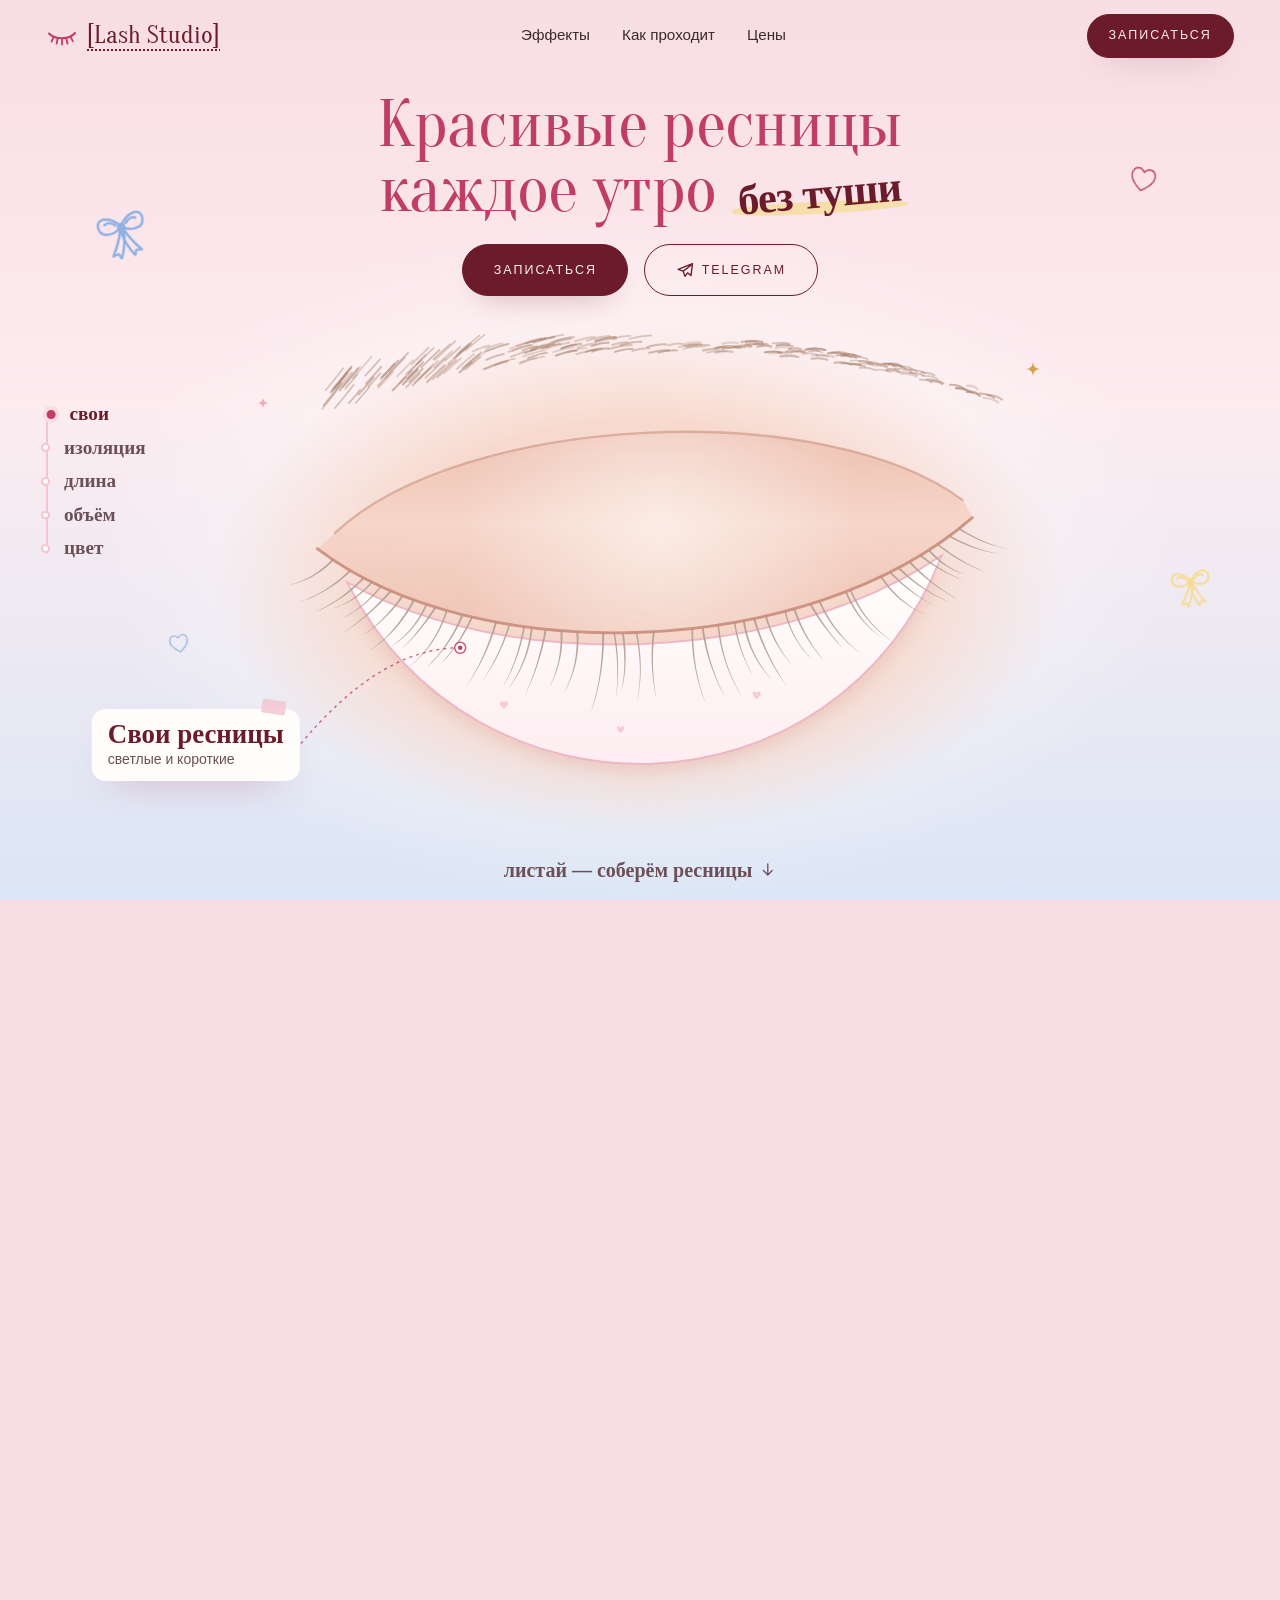
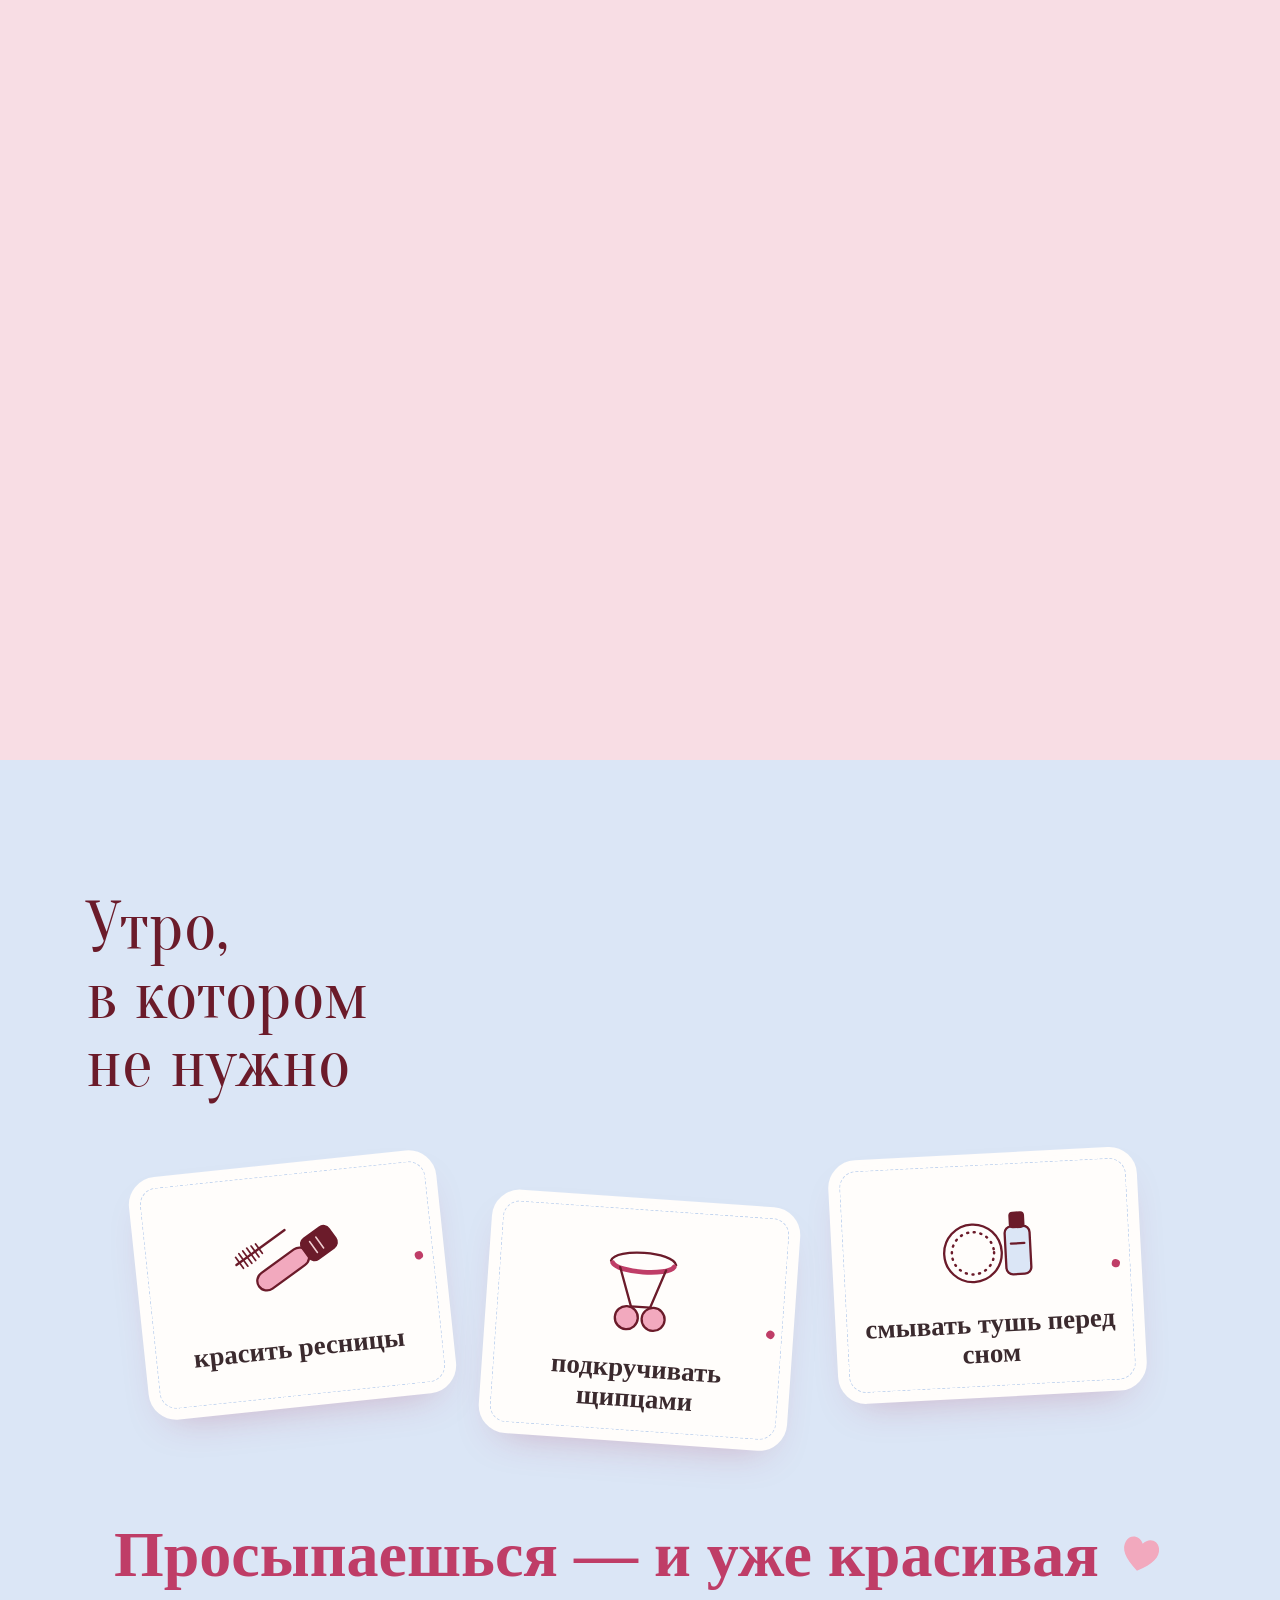
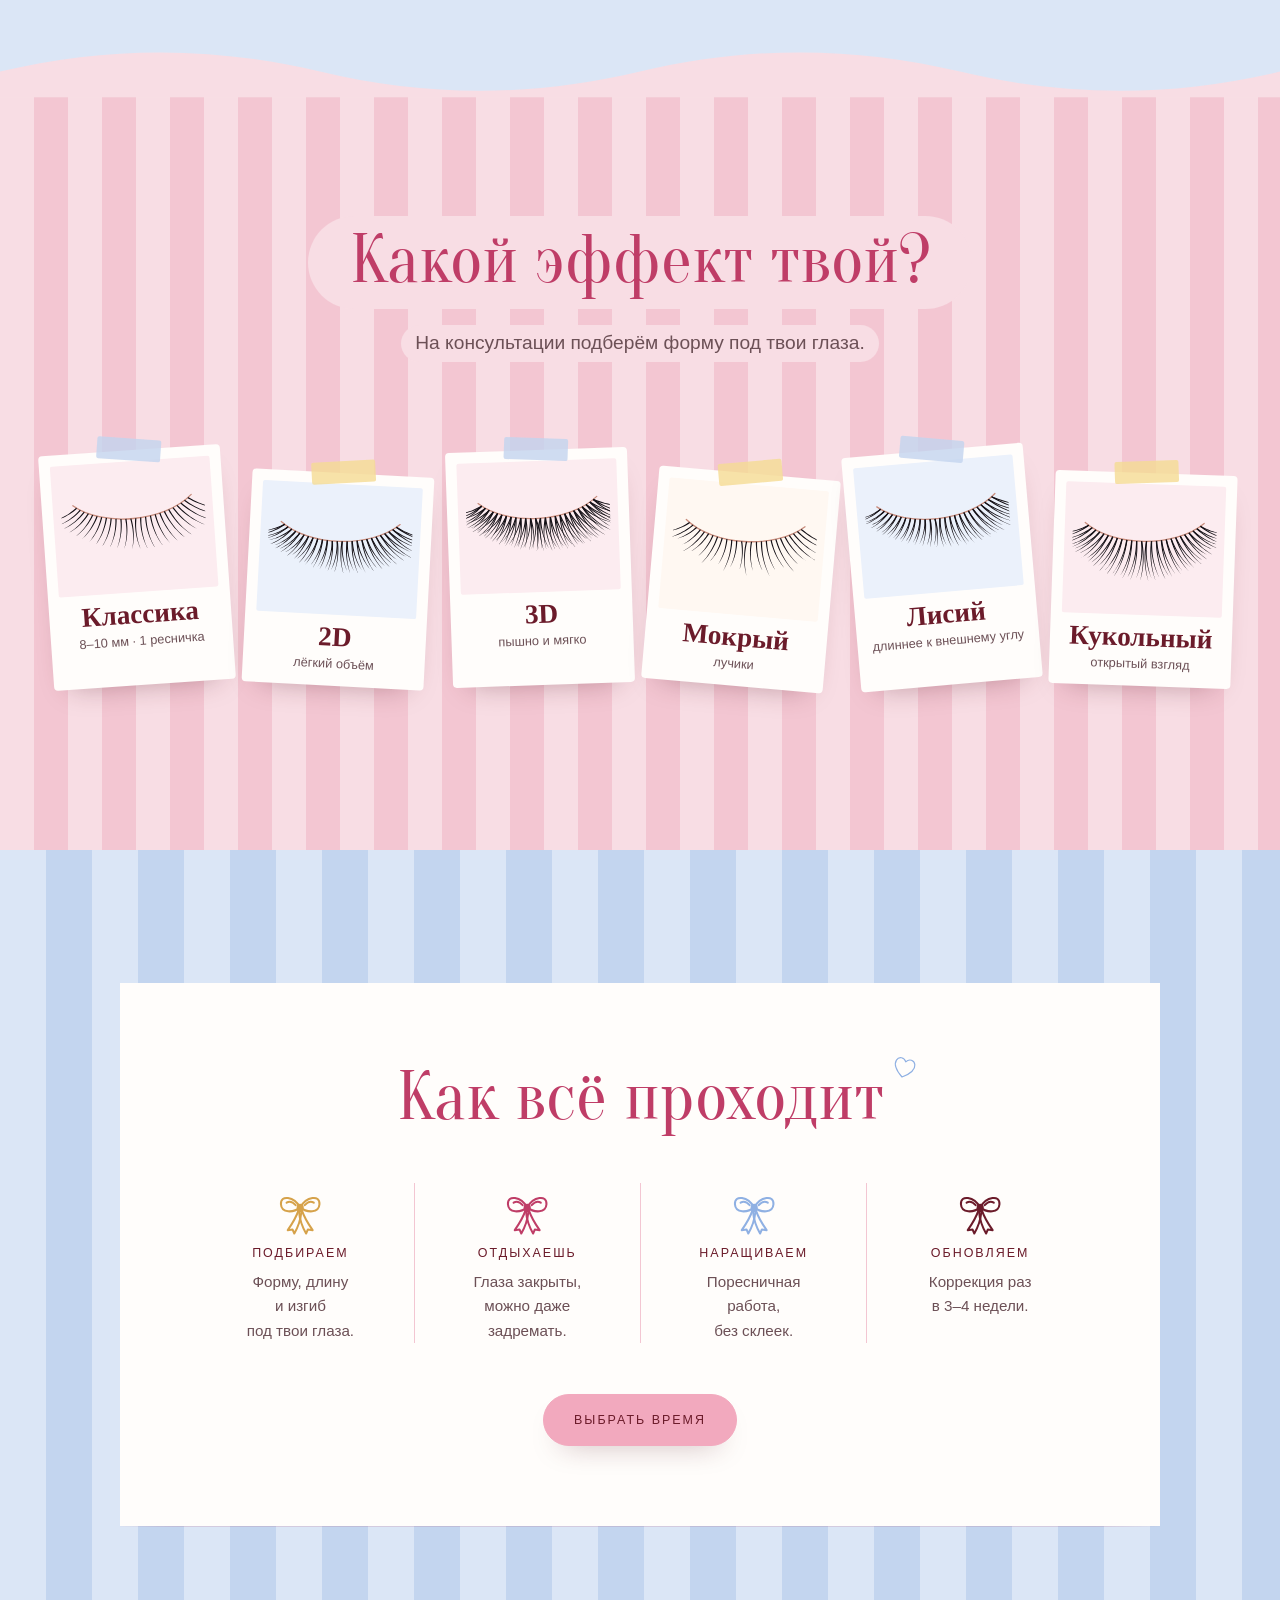
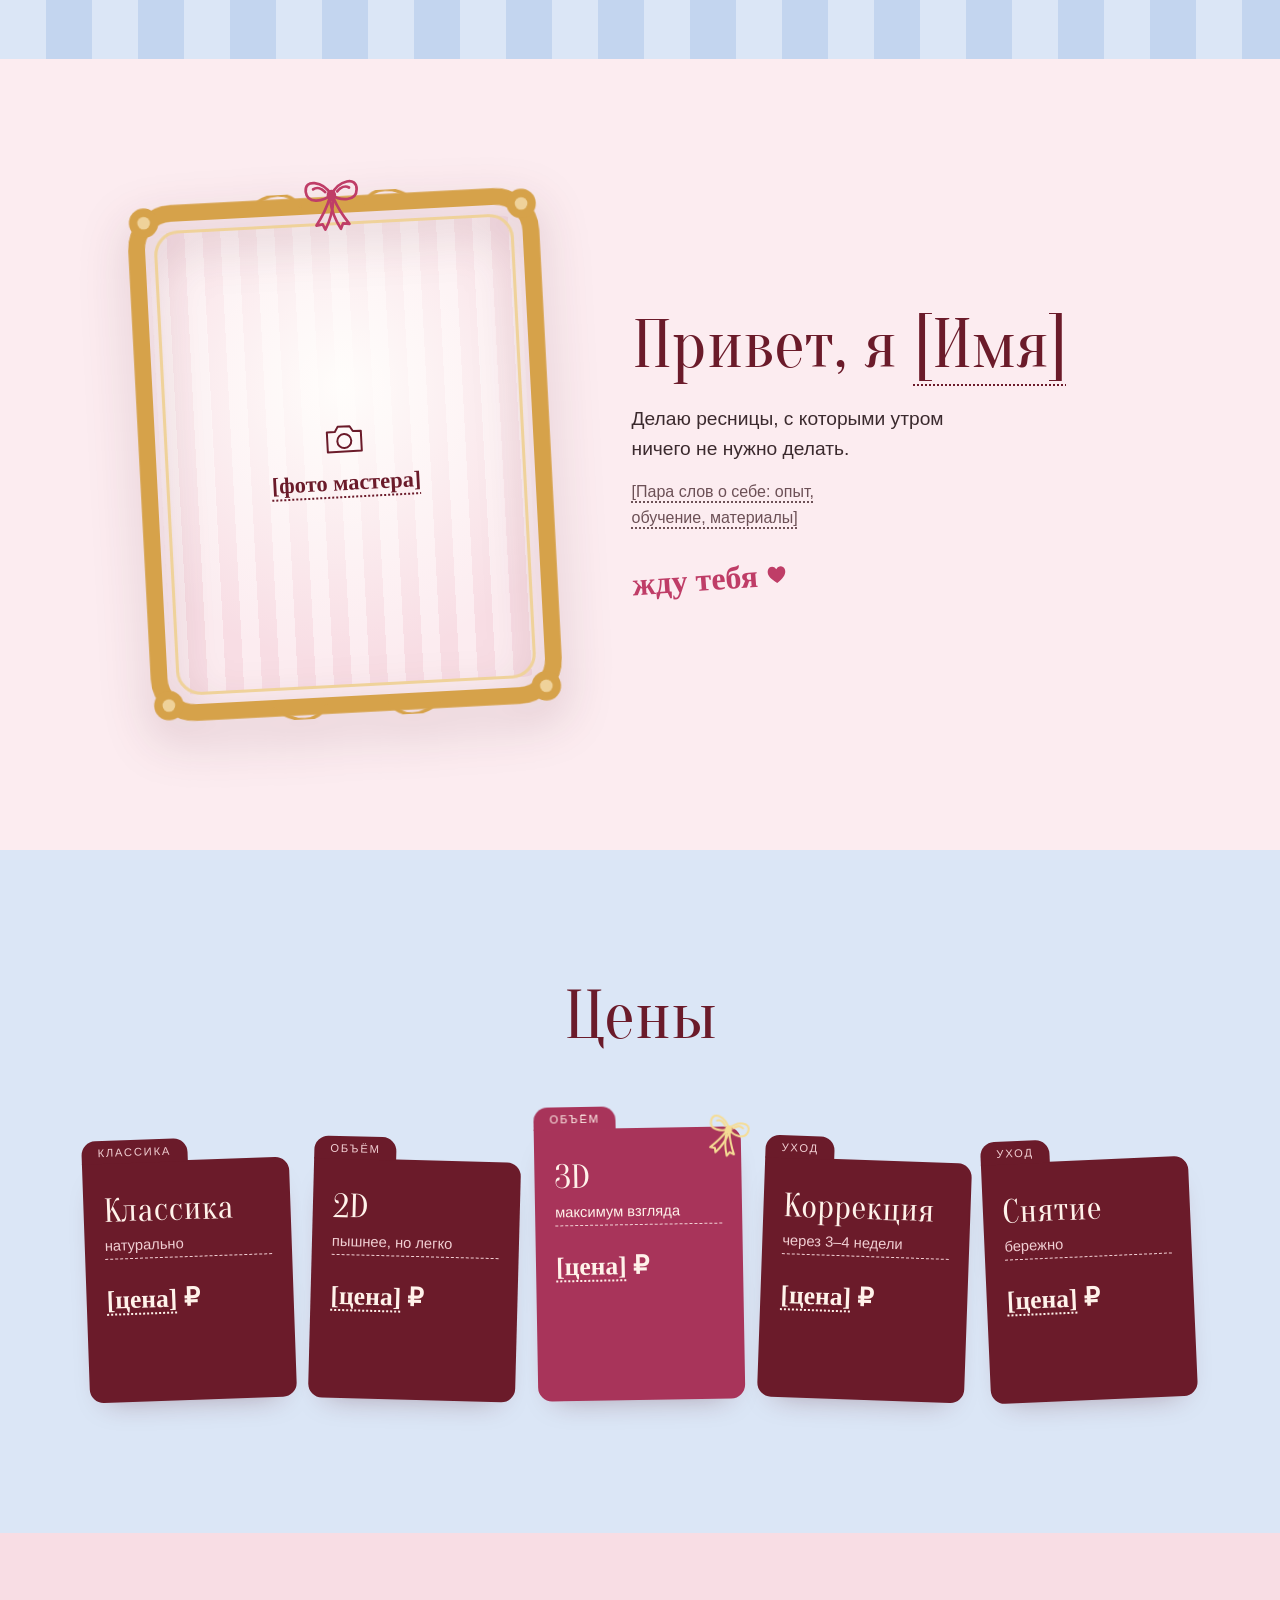
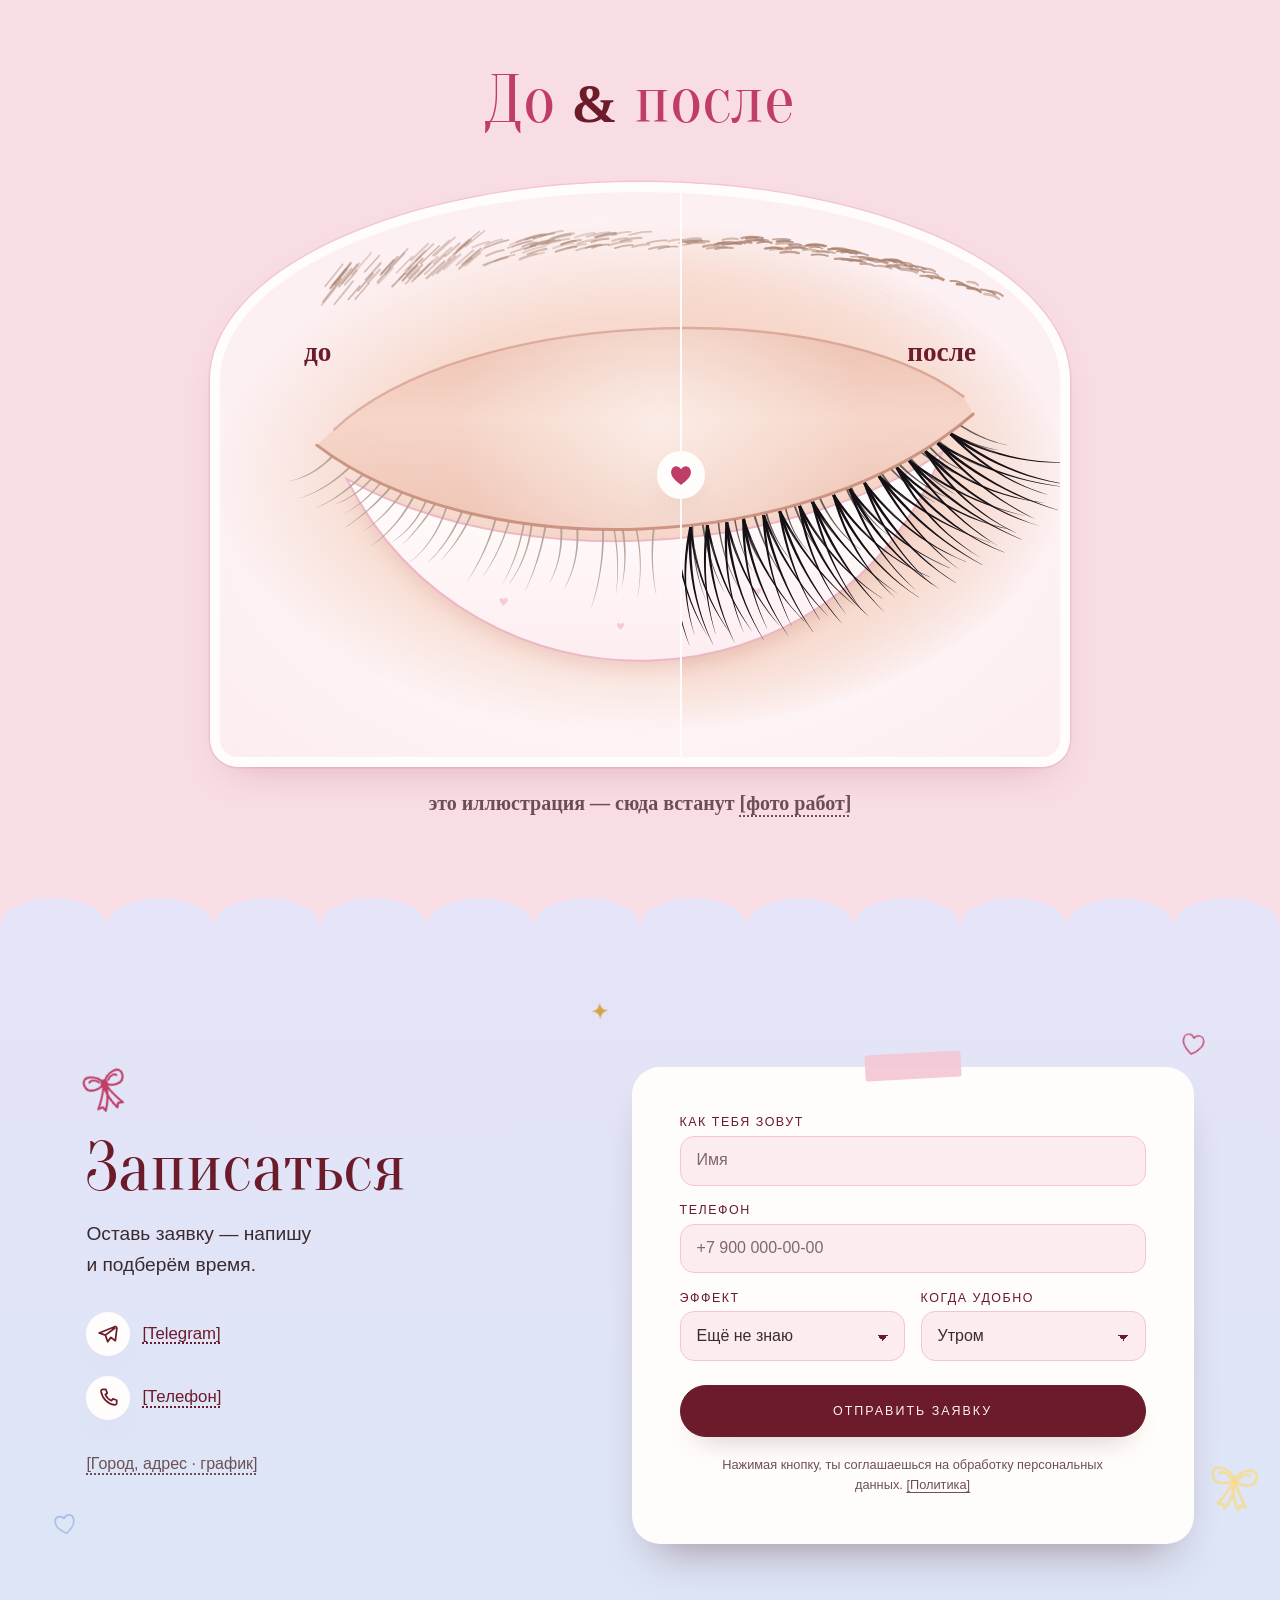
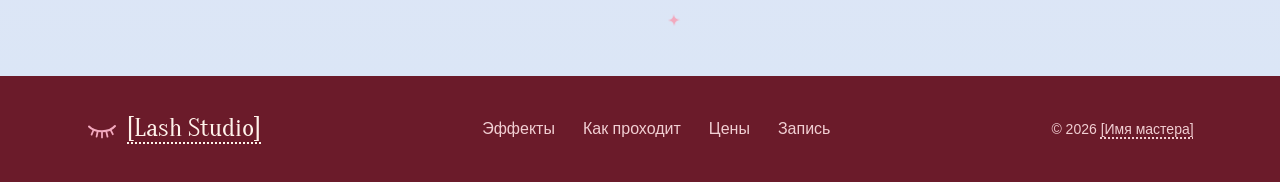
==== index.html @ 41b56f38 "Add eyelash master landing page Single-page static site: pinned hero with scroll-scrubbed lash assem" ====
<!doctype html>
<html lang="ru">
<head>
  <meta charset="utf-8">
  <meta name="viewport" content="width=device-width, initial-scale=1">
  <title>Наращивание ресниц — красивые ресницы каждое утро</title>
  <meta name="description" content="Наращивание ресниц: просыпаешься уже красивой, без туши и щипцов. Классика, 2D, 3D, мокрый, лисий и кукольный эффект. Запись онлайн.">
  <meta name="theme-color" content="#f8dde4">
  <link rel="preload" href="assets/fonts/oranienbaum-cyr.woff2" as="font" type="font/woff2" crossorigin>
  <link rel="preload" href="assets/fonts/jost-cyr.woff2" as="font" type="font/woff2" crossorigin>
  <link rel="stylesheet" href="css/tokens.css">
  <link rel="stylesheet" href="css/site.css">
  <script>document.documentElement.classList.add("js");</script>
  <script type="module" src="js/main.js"></script>
</head>
<body>
  <svg class="sprite" aria-hidden="true" focusable="false">
    <symbol id="i-lash" viewBox="0 0 32 24"><path d="M3 9.5c6 6.5 20 6.5 26-.5" fill="none" stroke="currentColor" stroke-width="2" stroke-linecap="round"/><path d="M7.5 13 5.6 17.6M11.6 14.8l-1 4.8M16 15.4v5M20.4 14.9l1.1 4.8M24.6 12.8l2.2 4.4" fill="none" stroke="currentColor" stroke-width="1.8" stroke-linecap="round"/></symbol>
    <symbol id="i-bow" viewBox="0 0 48 48"><g fill="none" stroke="currentColor" stroke-width="1.8" stroke-linecap="round" stroke-linejoin="round"><path d="M24 21.5C18.5 12 6.5 10 7 18.8c.5 8 11 7.6 17 2.7Z"/><path d="M24 21.5C29.5 12 41.5 10 41 18.8c-.5 8-11 7.6-17 2.7Z"/><path d="M22.6 24c-2.4 7-6 12.6-9.6 17.6l4.2-.6 1.6 3.6c3.2-5.6 5.6-12 6.2-19"/><path d="M25.4 24c2.4 7 6 12.6 9.6 17.6l-4.2-.6-1.6 3.6c-3.2-5.6-5.6-12-6.2-19"/><path d="M12 17.4c2.4-1.6 5.6-.6 8 2.2M36 17.4c-2.4-1.6-5.6-.6-8 2.2"/></g><ellipse cx="24" cy="22" rx="3.2" ry="3.7" fill="currentColor"/></symbol>
    <symbol id="i-heart" viewBox="0 0 48 48"><path d="M24 40.5C10.5 31 5.5 23.4 8.2 15.4 10.8 8 19.8 7.6 24 14.6c4.2-7 13.2-6.6 15.8.8 2.7 8-2.3 15.6-15.8 25.1Z" fill="none" stroke="currentColor" stroke-width="2" stroke-linejoin="round"/></symbol>
    <symbol id="i-heart-fill" viewBox="0 0 48 48"><path d="M24 40.5C10.5 31 5.5 23.4 8.2 15.4 10.8 8 19.8 7.6 24 14.6c4.2-7 13.2-6.6 15.8.8 2.7 8-2.3 15.6-15.8 25.1Z" fill="currentColor"/></symbol>
    <symbol id="i-sparkle" viewBox="0 0 48 48"><path d="M24 5c1.6 12.4 6.6 17.4 19 19-12.4 1.6-17.4 6.6-19 19-1.6-12.4-6.6-17.4-19-19 12.4-1.6 17.4-6.6 19-19Z" fill="currentColor"/></symbol>
    <symbol id="i-mascara" viewBox="0 0 120 120"><g transform="rotate(-30 60 60)" stroke="var(--wine)" stroke-width="2.4" stroke-linejoin="round" stroke-linecap="round"><rect x="14" y="60" width="62" height="20" rx="10" fill="var(--rose-soft)"/><rect x="74" y="57" width="34" height="26" rx="7" fill="var(--wine)"/><path d="M84 63v14M92 63v14" stroke="var(--on-wine-soft)" stroke-width="1.6"/><path d="M8 38h62" fill="none"/><path d="M12 31v14M17 30v16M22 30v16M27 30v16M32 31v14M37 32v12" fill="none" stroke-width="1.8"/></g></symbol>
    <symbol id="i-curler" viewBox="0 0 120 120"><g fill="none" stroke="var(--wine)" stroke-width="2.4" stroke-linecap="round" stroke-linejoin="round"><path d="M26 34c4-14 64-14 68 0"/><path d="M28 36c6 10 58 10 64 0" stroke="var(--rose)" stroke-width="5"/><path d="M36 40 50 80M84 40 70 80"/><circle cx="46" cy="92" r="12" fill="var(--rose-soft)"/><circle cx="74" cy="92" r="12" fill="var(--rose-soft)"/><path d="M50 80h20"/></g></symbol>
    <symbol id="i-pad" viewBox="0 0 120 120"><g stroke="var(--wine)" stroke-width="2.4" stroke-linecap="round" stroke-linejoin="round"><circle cx="46" cy="70" r="30" fill="var(--paper)"/><circle cx="46" cy="70" r="22" fill="none" stroke-dasharray="1 6" stroke-width="2.6"/><rect x="80" y="44" width="26" height="50" rx="7" fill="var(--powder)"/><rect x="86" y="30" width="14" height="15" rx="3" fill="var(--wine)"/><path d="M86 62h14" fill="none"/></g></symbol>
    <symbol id="i-plane" viewBox="0 0 24 24"><path d="M21.5 3.5 2.8 10.9l6.5 2.3 2.4 6.8 3.3-4.5 4.6 3.4L21.5 3.5ZM9.3 13.2l9.9-7.4" fill="none" stroke="currentColor" stroke-width="1.8" stroke-linejoin="round" stroke-linecap="round"/></symbol>
    <symbol id="i-phone" viewBox="0 0 24 24"><path d="M6.8 3h2.9l1.5 4-2 1.4a12 12 0 0 0 6.4 6.4l1.4-2 4 1.5v2.9a2 2 0 0 1-2.2 2A17 17 0 0 1 4.8 5.2 2 2 0 0 1 6.8 3Z" fill="none" stroke="currentColor" stroke-width="1.8" stroke-linejoin="round"/></symbol>
    <symbol id="i-camera" viewBox="0 0 48 48"><g fill="none" stroke="currentColor" stroke-width="2" stroke-linejoin="round"><path d="M7 16.5h8l3-5h12l3 5h8v20H7z"/><circle cx="24" cy="26" r="7"/></g></symbol>
    <symbol id="i-arrow" viewBox="0 0 24 24"><path d="M12 4v15m-6-6 6 6 6-6" fill="none" stroke="currentColor" stroke-width="1.8" stroke-linecap="round" stroke-linejoin="round"/></symbol>
  </svg>

  <a class="skip" href="#zapis">Перейти к записи</a>

  <header class="nav" data-nav>
    <a class="nav__logo" href="#top" aria-label="На главную">
      <svg class="nav__mark" aria-hidden="true"><use href="#i-lash"/></svg>
      <span class="stub">[Lash Studio]</span>
    </a>
    <nav aria-label="Разделы">
      <ul class="nav__links">
        <li><a href="#effects">Эффекты</a></li>
        <li><a href="#process">Как проходит</a></li>
        <li><a href="#prices">Цены</a></li>
      </ul>
    </nav>
    <a class="btn btn--wine btn--small" href="#zapis">Записаться</a>
  </header>

  <main id="top">
    <!-- 1. Hero: сборка ресниц по скроллу -->
    <section class="hero" data-hero aria-labelledby="hero-title">
      <div class="hero__stage" data-stage>
        <div class="hero__copy">
          <h1 class="hero__title" id="hero-title">Красивые ресницы каждое утро <span class="hero__note">без туши</span></h1>
          <div class="hero__actions">
            <a class="btn btn--wine" href="#zapis">Записаться</a>
            <a class="btn btn--line" href="https://t.me/" data-stub="telegram">
              <svg class="btn__icon" aria-hidden="true"><use href="#i-plane"/></svg>Telegram
            </a>
          </div>
        </div>

        <div class="hero__scene" data-scene>
          <canvas class="hero__canvas" data-eye role="img" aria-label="Иллюстрация: на закрытом глазу по шагам наращиваются ресницы, становятся длиннее, пышнее и темнее"></canvas>
          <!-- Готовое видео: раскомментируйте и положите файл (см. README).
          <video class="hero__video" data-scrub src="assets/video/hero.mp4" muted playsinline preload="auto"></video> -->
          <div class="callouts" data-callouts>
            <p class="callout" data-callout="natural" data-side="left"><b>Свои ресницы</b><span>светлые и короткие</span></p>
            <p class="callout" data-callout="isolation" data-side="left"><b>Изоляция</b><span>каждую ресничку отдельно</span></p>
            <p class="callout" data-callout="length" data-side="right"><b>Длина <span data-mm>8</span>&nbsp;мм</b><span>под форму твоих глаз</span></p>
            <p class="callout" data-callout="volume" data-side="right"><b>Объём 2D–3D</b><span>лёгкий веер из 2–3 ресничек</span></p>
            <p class="callout" data-callout="color" data-side="left"><b>Глубокий чёрный</b><span>как после туши, только всегда</span></p>
          </div>
        </div>

        <ol class="hero__steps" data-steps aria-hidden="true">
          <li data-step="natural">свои</li>
          <li data-step="isolation">изоляция</li>
          <li data-step="length">длина</li>
          <li data-step="volume">объём</li>
          <li data-step="color">цвет</li>
        </ol>

        <p class="hero__hint" aria-hidden="true">листай — соберём ресницы <svg><use href="#i-arrow"/></svg></p>

        <div class="decor" aria-hidden="true">
          <svg class="deco deco--bow" style="--x:7%;--y:22%;--s:64px;--c:var(--sky);--r:-14deg;--sp:-120;--d:7s"><use href="#i-bow"/></svg>
          <svg class="deco" style="--x:88%;--y:18%;--s:34px;--c:var(--rose);--r:12deg;--sp:-200;--d:6s"><use href="#i-heart"/></svg>
          <svg class="deco" style="--x:91%;--y:62%;--s:52px;--c:var(--butter);--r:-8deg;--sp:-80;--d:8s"><use href="#i-bow"/></svg>
          <svg class="deco" style="--x:13%;--y:70%;--s:26px;--c:var(--sky);--r:-10deg;--sp:-160;--d:5.5s"><use href="#i-heart"/></svg>
          <svg class="deco" style="--x:80%;--y:40%;--s:18px;--c:var(--gold);--r:0deg;--sp:-60;--d:4.5s"><use href="#i-sparkle"/></svg>
          <svg class="deco" style="--x:20%;--y:44%;--s:14px;--c:var(--rose-soft);--r:0deg;--sp:-90;--d:5s"><use href="#i-sparkle"/></svg>
        </div>
      </div>
    </section>

    <!-- 2. Без туши -->
    <section class="habits" aria-labelledby="habits-title">
      <div class="wrap habits__inner" data-progress>
        <h2 class="habits__title" id="habits-title">Утро, в&nbsp;котором не&nbsp;нужно</h2>
        <ul class="habits__list">
          <li class="sticker" style="--i:0;--r:-6deg;--ty:0rem">
            <svg class="sticker__art" aria-hidden="true"><use href="#i-mascara"/></svg>
            <span class="sticker__label">красить ресницы</span>
            <svg class="strike" viewBox="0 0 200 40" aria-hidden="true"><path d="M6 26C40 14 70 30 104 18s70-6 90-14" pathLength="1"/></svg>
          </li>
          <li class="sticker" style="--i:1;--r:4deg;--ty:2.2rem">
            <svg class="sticker__art" aria-hidden="true"><use href="#i-curler"/></svg>
            <span class="sticker__label">подкручивать щипцами</span>
            <svg class="strike" viewBox="0 0 200 40" aria-hidden="true"><path d="M4 12c40 10 80 22 110 14s60-20 82-6" pathLength="1"/></svg>
          </li>
          <li class="sticker" style="--i:2;--r:-3deg;--ty:-0.6rem">
            <svg class="sticker__art" aria-hidden="true"><use href="#i-pad"/></svg>
            <span class="sticker__label">смывать тушь перед сном</span>
            <svg class="strike" viewBox="0 0 200 40" aria-hidden="true"><path d="M6 30C46 8 92 28 128 16s52-8 66-4" pathLength="1"/></svg>
          </li>
        </ul>
        <p class="habits__punch">Просыпаешься — и&nbsp;уже красивая
          <svg class="habits__heart" aria-hidden="true"><use href="#i-heart-fill"/></svg>
        </p>
      </div>
    </section>

    <!-- 3. Эффекты -->
    <section class="effects" id="effects" aria-labelledby="effects-title">
      <svg class="edge edge--wave" viewBox="0 0 1440 60" preserveAspectRatio="none" aria-hidden="true"><path d="M0 60V30C120 0 240 0 360 30s240 30 360 0 240-30 360 0 240 30 360 0V60Z"/></svg>
      <div class="wrap">
        <h2 class="effects__title" id="effects-title">Какой эффект твой?</h2>
        <p class="effects__lead">На консультации подберём форму под твои глаза.</p>
      </div>
      <ul class="effects__deck" data-reveal="deal">
        <li class="polaroid" style="--i:0;--r:-4deg"><div class="polaroid__img" data-lashmap="classic"></div><p class="polaroid__cap">Классика<small>8–10 мм · 1 ресничка</small></p></li>
        <li class="polaroid" style="--i:1;--r:3deg"><div class="polaroid__img polaroid__img--blue" data-lashmap="2d"></div><p class="polaroid__cap">2D<small>лёгкий объём</small></p></li>
        <li class="polaroid" style="--i:2;--r:-2deg"><div class="polaroid__img" data-lashmap="3d"></div><p class="polaroid__cap">3D<small>пышно и мягко</small></p></li>
        <li class="polaroid" style="--i:3;--r:5deg"><div class="polaroid__img polaroid__img--butter" data-lashmap="wet"></div><p class="polaroid__cap">Мокрый<small>лучики</small></p></li>
        <li class="polaroid" style="--i:4;--r:-5deg"><div class="polaroid__img polaroid__img--blue" data-lashmap="fox"></div><p class="polaroid__cap">Лисий<small>длиннее к внешнему углу</small></p></li>
        <li class="polaroid" style="--i:5;--r:2deg"><div class="polaroid__img" data-lashmap="doll"></div><p class="polaroid__cap">Кукольный<small>открытый взгляд</small></p></li>
      </ul>
    </section>

    <!-- 4. Как проходит -->
    <section class="process" id="process" aria-labelledby="process-title" data-reveal="sheet">
      <div class="process__sheet">
        <h2 class="process__title" id="process-title">Как всё проходит
          <svg class="process__heart" aria-hidden="true"><use href="#i-heart"/></svg>
        </h2>
        <ol class="process__steps">
          <li class="step" style="--i:0;--c:var(--gold)">
            <svg class="step__bow" aria-hidden="true"><use href="#i-bow"/></svg>
            <h3 class="step__name">Подбираем</h3>
            <p>Форму, длину и&nbsp;изгиб под&nbsp;твои глаза.</p>
          </li>
          <li class="step" style="--i:1;--c:var(--rose)">
            <svg class="step__bow" aria-hidden="true"><use href="#i-bow"/></svg>
            <h3 class="step__name">Отдыхаешь</h3>
            <p>Глаза закрыты, можно даже задремать.</p>
          </li>
          <li class="step" style="--i:2;--c:var(--sky)">
            <svg class="step__bow" aria-hidden="true"><use href="#i-bow"/></svg>
            <h3 class="step__name">Наращиваем</h3>
            <p>Поресничная работа, без&nbsp;склеек.</p>
          </li>
          <li class="step" style="--i:3;--c:var(--wine)">
            <svg class="step__bow" aria-hidden="true"><use href="#i-bow"/></svg>
            <h3 class="step__name">Обновляем</h3>
            <p>Коррекция раз в&nbsp;<span class="nowrap">3–4 недели</span>.</p>
          </li>
        </ol>
        <a class="btn btn--rose" href="#zapis">Выбрать время</a>
      </div>
    </section>

    <!-- 5. Мастер -->
    <section class="master" aria-labelledby="master-title">
      <div class="wrap master__inner">
        <figure class="frame" data-reveal="frame">
          <div class="frame__photo">
            <svg aria-hidden="true"><use href="#i-camera"/></svg>
            <span class="stub">[фото мастера]</span>
          </div>
          <svg class="frame__border" viewBox="0 0 400 500" aria-hidden="true">
            <rect x="12" y="12" width="376" height="476" rx="34" fill="none" stroke="var(--gold)" stroke-width="16"/>
            <rect x="30" y="30" width="340" height="440" rx="22" fill="none" stroke="var(--gold-light)" stroke-width="3"/>
            <g fill="var(--gold)"><circle cx="20" cy="20" r="14"/><circle cx="380" cy="20" r="14"/><circle cx="20" cy="480" r="14"/><circle cx="380" cy="480" r="14"/></g>
            <g fill="var(--gold-light)"><circle cx="20" cy="20" r="6"/><circle cx="380" cy="20" r="6"/><circle cx="20" cy="480" r="6"/><circle cx="380" cy="480" r="6"/></g>
            <g fill="none" stroke="var(--gold)" stroke-width="3" stroke-linecap="round"><path d="M120 12c20-16 40-16 50 0M280 12c-20-16-40-16-50 0M120 488c20 16 40 16 50 0M280 488c-20 16-40 16-50 0"/></g>
          </svg>
          <svg class="frame__bow" aria-hidden="true"><use href="#i-bow"/></svg>
        </figure>
        <div class="master__text">
          <h2 class="master__title" id="master-title">Привет, я <span class="stub">[Имя]</span></h2>
          <p class="master__lead">Делаю ресницы, с&nbsp;которыми утром ничего не&nbsp;нужно делать.</p>
          <p class="master__about stub">[Пара слов о себе: опыт, обучение, материалы]</p>
          <p class="master__sign">жду тебя <svg aria-hidden="true"><use href="#i-heart-fill"/></svg></p>
        </div>
      </div>
    </section>

    <!-- 6. Цены -->
    <section class="prices" id="prices" aria-labelledby="prices-title">
      <div class="wrap">
        <h2 class="prices__title" id="prices-title">Цены</h2>
        <ul class="folders" data-reveal="folders">
          <li class="folder" style="--i:0;--r:-2deg"><span class="folder__tab">классика</span><h3 class="folder__name">Классика</h3><p class="folder__hint">натурально</p><p class="folder__price"><span class="stub">[цена]</span>&nbsp;₽</p></li>
          <li class="folder" style="--i:1;--r:1.5deg"><span class="folder__tab">объём</span><h3 class="folder__name">2D</h3><p class="folder__hint">пышнее, но легко</p><p class="folder__price"><span class="stub">[цена]</span>&nbsp;₽</p></li>
          <li class="folder folder--hit" style="--i:2;--r:-1deg"><span class="folder__tab">объём</span><svg class="folder__bow" aria-hidden="true"><use href="#i-bow"/></svg><h3 class="folder__name">3D</h3><p class="folder__hint">максимум взгляда</p><p class="folder__price"><span class="stub">[цена]</span>&nbsp;₽</p></li>
          <li class="folder" style="--i:3;--r:2deg"><span class="folder__tab">уход</span><h3 class="folder__name">Коррекция</h3><p class="folder__hint">через <span class="nowrap">3–4 недели</span></p><p class="folder__price"><span class="stub">[цена]</span>&nbsp;₽</p></li>
          <li class="folder" style="--i:4;--r:-2.5deg"><span class="folder__tab">уход</span><h3 class="folder__name">Снятие</h3><p class="folder__hint">бережно</p><p class="folder__price"><span class="stub">[цена]</span>&nbsp;₽</p></li>
        </ul>
      </div>
    </section>

    <!-- 7. До и после -->
    <section class="ba" aria-labelledby="ba-title">
      <div class="wrap ba__inner">
        <h2 class="ba__title" id="ba-title">До <span class="ba__amp">&amp;</span> после</h2>
        <div class="compare" data-compare data-reveal="sweep" style="--split:50%">
          <canvas class="compare__img" data-eye-static="0" aria-hidden="true"></canvas>
          <canvas class="compare__img compare__img--after" data-eye-static="1" aria-hidden="true"></canvas>
          <span class="compare__tag compare__tag--before" aria-hidden="true">до</span>
          <span class="compare__tag compare__tag--after" aria-hidden="true">после</span>
          <span class="compare__handle" aria-hidden="true"><svg><use href="#i-heart-fill"/></svg></span>
          <input class="compare__range" type="range" min="0" max="100" value="50" aria-label="Сравнить до и после">
        </div>
        <p class="ba__note">это иллюстрация — сюда встанут <span class="stub">[фото работ]</span></p>
      </div>
    </section>

    <!-- 8. Запись -->
    <section class="booking" id="zapis" aria-labelledby="booking-title">
      <svg class="edge edge--cloud" viewBox="0 0 1440 70" preserveAspectRatio="none" aria-hidden="true"><path d="M0 70V40a60 40 0 0 1 120 0a60 40 0 0 1 120 0a60 40 0 0 1 120 0a60 40 0 0 1 120 0a60 40 0 0 1 120 0a60 40 0 0 1 120 0a60 40 0 0 1 120 0a60 40 0 0 1 120 0a60 40 0 0 1 120 0a60 40 0 0 1 120 0a60 40 0 0 1 120 0a60 40 0 0 1 120 0V70Z"/></svg>
      <div class="booking__confetti decor" data-reveal="confetti" aria-hidden="true">
        <svg class="deco" style="--x:6%;--y:16%;--s:56px;--c:var(--rose);--r:-12deg;--d:6s;--i:0"><use href="#i-bow"/></svg>
        <svg class="deco" style="--x:46%;--y:8%;--s:22px;--c:var(--gold);--r:0deg;--d:5s;--i:1"><use href="#i-sparkle"/></svg>
        <svg class="deco" style="--x:92%;--y:12%;--s:30px;--c:var(--rose);--r:14deg;--d:7s;--i:2"><use href="#i-heart"/></svg>
        <svg class="deco" style="--x:4%;--y:78%;--s:28px;--c:var(--sky);--r:-6deg;--d:6.5s;--i:3"><use href="#i-heart"/></svg>
        <svg class="deco" style="--x:94%;--y:70%;--s:62px;--c:var(--butter);--r:10deg;--d:8s;--i:4"><use href="#i-bow"/></svg>
        <svg class="deco" style="--x:52%;--y:92%;--s:16px;--c:var(--rose-soft);--r:0deg;--d:4.5s;--i:5"><use href="#i-sparkle"/></svg>
      </div>
      <div class="wrap booking__inner">
        <div class="booking__intro">
          <h2 class="booking__title" id="booking-title">Записаться</h2>
          <p class="booking__lead">Оставь заявку — напишу и&nbsp;подберём время.</p>
          <ul class="booking__alt">
            <li><a class="contact" href="https://t.me/" data-stub="telegram"><svg aria-hidden="true"><use href="#i-plane"/></svg><span class="stub">[Telegram]</span></a></li>
            <li><a class="contact" href="tel:+70000000000" data-stub="phone"><svg aria-hidden="true"><use href="#i-phone"/></svg><span class="stub">[Телефон]</span></a></li>
          </ul>
          <p class="booking__place stub">[Город, адрес · график]</p>
        </div>

        <form class="form" data-form novalidate data-endpoint="">
          <div class="form__body">
            <div class="field">
              <label for="f-name">Как тебя зовут</label>
              <input id="f-name" name="name" type="text" autocomplete="given-name" required placeholder="Имя">
              <p class="field__error" id="f-name-err" hidden>Напиши, пожалуйста, имя</p>
            </div>
            <div class="field">
              <label for="f-phone">Телефон</label>
              <input id="f-phone" name="phone" type="tel" autocomplete="tel" inputmode="tel" required placeholder="+7 900 000-00-00">
              <p class="field__error" id="f-phone-err" hidden>Проверь номер: нужно хотя бы 10 цифр</p>
            </div>
            <div class="field field--half">
              <label for="f-effect">Эффект</label>
              <select id="f-effect" name="effect">
                <option>Ещё не знаю</option>
                <option>Классика</option>
                <option>2D</option>
                <option>3D</option>
                <option>Мокрый</option>
                <option>Лисий</option>
                <option>Кукольный</option>
                <option>Коррекция</option>
              </select>
            </div>
            <div class="field field--half">
              <label for="f-time">Когда удобно</label>
              <select id="f-time" name="time">
                <option>Утром</option>
                <option>Днём</option>
                <option>Вечером</option>
                <option>В выходные</option>
              </select>
            </div>
            <button class="btn btn--wine form__submit" type="submit"><span class="form__submit-label">Отправить заявку</span></button>
            <p class="form__legal">Нажимая кнопку, ты соглашаешься на обработку персональных данных. <a href="#" data-stub="policy">[Политика]</a></p>
            <p class="form__status" role="status" aria-live="polite"></p>
          </div>
          <div class="form__done" hidden tabindex="-1">
            <svg aria-hidden="true"><use href="#i-bow"/></svg>
            <p class="form__done-title">Заявка у меня!</p>
            <p>Скоро напишу, чтобы подобрать время.</p>
          </div>
        </form>
      </div>
    </section>
  </main>

  <footer class="footer">
    <div class="wrap footer__inner">
      <a class="footer__logo" href="#top"><svg aria-hidden="true"><use href="#i-lash"/></svg><span class="stub">[Lash Studio]</span></a>
      <ul class="footer__links">
        <li><a href="#effects">Эффекты</a></li>
        <li><a href="#process">Как проходит</a></li>
        <li><a href="#prices">Цены</a></li>
        <li><a href="#zapis">Запись</a></li>
      </ul>
      <p class="footer__copy">© 2026 <span class="stub">[Имя мастера]</span></p>
    </div>
  </footer>
</body>
</html>
---- css/tokens.css ----
/* Все цвета, шрифты и отступы сайта. Литеральные цвета вне этого файла не используются. */

@font-face {
  font-family: "Oranienbaum";
  src: url("../assets/fonts/oranienbaum-cyr.woff2") format("woff2");
  font-display: swap;
  unicode-range: U+0301, U+0400-045F, U+0490-0491, U+04B0-04B1, U+2116;
}
@font-face {
  font-family: "Oranienbaum";
  src: url("../assets/fonts/oranienbaum-lat.woff2") format("woff2");
  font-display: swap;
  unicode-range: U+0000-00FF, U+0131, U+0152-0153, U+02BB-02BC, U+02C6, U+02DA, U+02DC, U+0304, U+0308, U+0329, U+2000-206F, U+20AC, U+2122, U+2191, U+2193, U+2212, U+2215, U+FEFF, U+FFFD;
}
@font-face {
  font-family: "Jost";
  src: url("../assets/fonts/jost-cyr.woff2") format("woff2");
  font-weight: 300 600;
  font-display: swap;
  unicode-range: U+0301, U+0400-045F, U+0490-0491, U+04B0-04B1, U+2116;
}
@font-face {
  font-family: "Jost";
  src: url("../assets/fonts/jost-lat.woff2") format("woff2");
  font-weight: 300 600;
  font-display: swap;
  unicode-range: U+0000-00FF, U+0131, U+0152-0153, U+02BB-02BC, U+02C6, U+02DA, U+02DC, U+0304, U+0308, U+0329, U+2000-206F, U+20AC, U+2122, U+2191, U+2193, U+2212, U+2215, U+FEFF, U+FFFD;
}
@font-face {
  font-family: "Caveat";
  src: url("../assets/fonts/caveat-cyr.woff2") format("woff2");
  font-weight: 400 700;
  font-display: swap;
  unicode-range: U+0301, U+0400-045F, U+0490-0491, U+04B0-04B1, U+2116;
}
@font-face {
  font-family: "Caveat";
  src: url("../assets/fonts/caveat-lat.woff2") format("woff2");
  font-weight: 400 700;
  font-display: swap;
  unicode-range: U+0000-00FF, U+0131, U+0152-0153, U+02BB-02BC, U+02C6, U+02DA, U+02DC, U+0304, U+0308, U+0329, U+2000-206F, U+20AC, U+2122, U+2191, U+2193, U+2212, U+2215, U+FEFF, U+FFFD;
}

:root {
  /* Поля (розово-голубая основа) */
  --blush: #f8dde4;
  --blush-light: #fcecf0;
  --powder: #dbe6f6;
  --powder-light: #ebf1fb;
  --lilac: #e5e3f7;
  --cream: #fff8f2;
  --paper: #fffdfb;

  /* Полосы */
  --stripe-pink: #f3c6d2;
  --stripe-blue: #c3d5ef;

  /* Акценты */
  --rose: #bf3d67;
  --rose-deep: #a8345a;
  --rose-soft: #f2a9be;
  --wine: #6b1b2a;
  --wine-deep: #4f111e;
  --gold: #d6a24a;
  --gold-light: #efd29a;
  --butter: #f5dc94;
  --sky: #8fb0e3;

  /* Текст */
  --ink: #3b2a2e;
  --ink-soft: #6c5056;
  --on-wine: #fff2ea;
  --on-wine-soft: #f1cfd3;

  /* Иллюстрация глаза */
  --skin: #f6d6c9;
  --skin-shade: #eab9a8;
  --skin-line: #c98d7d;
  --brow: #a98370;
  --patch: #fde7ee;
  --patch-line: #eeb2c3;
  --lash-light: #b3a196;
  --lash-dark: #141016;

  /* Тени */
  --shadow-soft: 0 18px 40px -22px rgb(168 52 90 / 0.35);
  --shadow-card: 0 14px 30px -18px rgb(79 17 30 / 0.4);
  --shadow-lift: 0 26px 46px -24px rgb(79 17 30 / 0.45);

  /* Шрифты */
  --font-display: "Oranienbaum", "Times New Roman", serif;
  --font-body: "Jost", "Helvetica Neue", Arial, sans-serif;
  --font-hand: "Caveat", "Segoe Print", cursive;

  /* Шкала */
  --fs-display: clamp(3rem, 2rem + 4.6vw, 6rem);
  --fs-h2: clamp(2.6rem, 1.9rem + 3vw, 4.5rem);
  --fs-h3: clamp(1.6rem, 1.3rem + 1vw, 2.1rem);
  --fs-lead: clamp(1.05rem, 1rem + 0.3vw, 1.2rem);
  --fs-body: 1rem;
  --fs-small: 0.875rem;
  --fs-label: 0.78rem;
  --fs-hand: clamp(1.35rem, 1.2rem + 0.6vw, 1.7rem);

  /* Отступы (база 8) */
  --s-1: 0.25rem;
  --s-2: 0.5rem;
  --s-3: 1rem;
  --s-4: 1.5rem;
  --s-5: 2rem;
  --s-6: 3rem;
  --s-7: 4rem;
  --s-8: 6rem;
  --s-9: 8rem;

  --section-pad: clamp(5rem, 3.5rem + 6vw, 9rem);
  --gutter: clamp(1rem, 0.5rem + 3vw, 3rem);
  --max: 1200px;

  --radius-s: 4px;
  --radius-m: 14px;
  --radius-l: 28px;
  --radius-pill: 999px;

  --ease-out: cubic-bezier(0.16, 1, 0.3, 1);
  --ease-soft: cubic-bezier(0.33, 1, 0.68, 1);
}
---- css/site.css ----
/* ---------- Основа ---------- */

*,
*::before,
*::after { box-sizing: border-box; }

html {
  -webkit-text-size-adjust: 100%;
  scroll-behavior: smooth;
  scroll-padding-top: 5rem;
  scrollbar-color: var(--rose-soft) var(--blush-light);
}
@media (prefers-reduced-motion: reduce) {
  html { scroll-behavior: auto; }
}

body {
  margin: 0;
  background: var(--blush);
  color: var(--ink);
  font-family: var(--font-body);
  font-size: var(--fs-body);
  line-height: 1.6;
  font-weight: 400;
  text-rendering: optimizeLegibility;
  -webkit-font-smoothing: antialiased;
  overflow-x: clip;
}

::selection { background: var(--rose-soft); color: var(--wine-deep); }

::-webkit-scrollbar { width: 10px; }
::-webkit-scrollbar-track { background: var(--blush-light); }
::-webkit-scrollbar-thumb { background: var(--rose-soft); border-radius: var(--radius-pill); border: 2px solid var(--blush-light); }

img, svg, canvas, video { display: block; max-width: 100%; }

h1, h2, h3 { margin: 0; font-weight: 400; text-wrap: balance; }
p { margin: 0; text-wrap: pretty; }
ul, ol { margin: 0; padding: 0; list-style: none; }

a { color: inherit; text-underline-offset: 0.2em; text-decoration-thickness: 1px; }

:focus-visible {
  outline: 2px solid var(--rose);
  outline-offset: 3px;
  border-radius: 6px;
}

.sprite { position: absolute; width: 0; height: 0; overflow: hidden; }
[hidden] { display: none !important; }
.nowrap { white-space: nowrap; }

.skip {
  position: fixed;
  left: 1rem;
  top: -4rem;
  z-index: 100;
  padding: 0.75rem 1.25rem;
  background: var(--wine);
  color: var(--on-wine);
  border-radius: var(--radius-pill);
  transition: top 0.2s var(--ease-out);
}
.skip:focus { top: 1rem; }

.wrap {
  width: 100%;
  max-width: var(--max);
  margin-inline: auto;
  padding-inline: var(--gutter);
}

/* Заглушки фактов: видно, что сюда нужен реальный текст. */
.stub {
  color: inherit;
  text-decoration: underline dotted;
  text-decoration-thickness: 1.5px;
  text-underline-offset: 0.25em;
}

/* ---------- Кнопки ---------- */

.btn {
  --btn-bg: var(--wine);
  --btn-fg: var(--on-wine);
  display: inline-flex;
  align-items: center;
  justify-content: center;
  gap: 0.6em;
  min-height: 3.25rem;
  padding: 0.9rem 1.9rem;
  border: 1.5px solid var(--btn-bg);
  border-radius: var(--radius-pill);
  background: var(--btn-bg);
  color: var(--btn-fg);
  font: 500 var(--fs-label) / 1 var(--font-body);
  letter-spacing: 0.16em;
  text-transform: uppercase;
  text-decoration: none;
  cursor: pointer;
  box-shadow: var(--shadow-card);
  transition: transform 0.35s var(--ease-out), box-shadow 0.35s var(--ease-out), background-color 0.25s;
}
.btn:hover { transform: translateY(-2px); box-shadow: var(--shadow-lift); }
.btn:active { transform: translateY(0); }
.btn--wine { --btn-bg: var(--wine); --btn-fg: var(--on-wine); }
.btn--wine:hover { background: var(--wine-deep); }
.btn--rose { --btn-bg: var(--rose-soft); --btn-fg: var(--wine); }
.btn--rose:hover { background: var(--stripe-pink); }
.btn--line {
  --btn-bg: transparent;
  --btn-fg: var(--wine);
  border-color: var(--wine);
  box-shadow: none;
}
.btn--line:hover { background: var(--paper); box-shadow: var(--shadow-card); }
.btn--small { min-height: 2.75rem; padding: 0.7rem 1.3rem; }
.btn__icon { width: 1.15rem; height: 1.15rem; }
.btn[disabled] { opacity: 0.6; cursor: progress; transform: none; }

/* ---------- Навигация ---------- */

.nav {
  position: fixed;
  inset: 0 0 auto 0;
  z-index: 50;
  display: flex;
  align-items: center;
  justify-content: space-between;
  gap: var(--s-4);
  padding: 0.85rem var(--gutter);
  transition: background-color 0.4s, box-shadow 0.4s, padding 0.4s var(--ease-out);
}
.nav.is-scrolled {
  background: var(--paper);
  box-shadow: 0 10px 30px -24px var(--wine);
  padding-block: 0.6rem;
}
.nav__logo {
  display: inline-flex;
  align-items: center;
  gap: 0.55rem;
  font: 400 1.55rem / 1 var(--font-display);
  color: var(--wine);
  text-decoration: none;
}
.nav__mark { width: 2rem; height: 1.5rem; color: var(--rose); }
.nav__links { display: flex; gap: var(--s-5); }
.nav__links a {
  font-size: 0.95rem;
  text-decoration: none;
  color: var(--ink);
  padding-block: 0.4rem;
  background: linear-gradient(currentColor, currentColor) 0 100% / 0 1px no-repeat;
  transition: background-size 0.35s var(--ease-out), color 0.2s;
}
.nav__links a:hover { color: var(--rose-deep); background-size: 100% 1px; }

@media (max-width: 760px) {
  .nav nav { display: none; }
  .nav__logo { font-size: 1.3rem; }
}

/* ---------- Декор (банты, сердечки, искры) ---------- */

.decor { position: absolute; inset: 0; pointer-events: none; }
.deco {
  position: absolute;
  left: var(--x);
  top: var(--y);
  width: var(--s);
  height: var(--s);
  color: var(--c);
  transform: translate3d(0, calc(var(--p, 0) * var(--sp, 0) * 1px), 0) rotate(var(--r));
  animation: float var(--d, 6s) ease-in-out infinite alternate;
}
@keyframes float {
  from { translate: 0 -6px; rotate: -4deg; }
  to { translate: 0 6px; rotate: 4deg; }
}

/* ---------- 1. Hero ---------- */

.hero { position: relative; }
html.js .hero { height: 440vh; }

.hero__stage {
  position: sticky;
  top: 0;
  height: 100vh;
  height: 100svh;
  min-height: 560px;
  display: grid;
  grid-template-rows: auto minmax(0, 1fr) auto;
  grid-template-columns: minmax(0, 1fr);
  justify-items: center;
  padding: clamp(4.75rem, 3.5rem + 4vh, 6.5rem) var(--gutter) 1.25rem;
  overflow: hidden;
  background:
    radial-gradient(60% 55% at 50% 62%, var(--paper) 0%, transparent 70%),
    linear-gradient(180deg, var(--blush) 0%, var(--blush-light) 45%, var(--powder) 100%);
}
html:not(.js) .hero__stage { position: relative; }

.hero__copy { position: relative; z-index: 3; text-align: center; }
.hero__title {
  font-family: var(--font-display);
  font-size: clamp(2.7rem, 1.4rem + 3.6vw, 5.2rem);
  line-height: 0.95;
  letter-spacing: -0.01em;
  color: var(--rose);
  max-width: 11.5em;
  margin-inline: auto;
}
.hero__note {
  display: inline-block;
  margin-left: 0.15em;
  font-family: var(--font-hand);
  font-weight: 600;
  font-size: max(0.62em, 1.4rem);
  color: var(--wine);
  transform: rotate(-5deg) translateY(-0.08em);
  position: relative;
}
.hero__note::after {
  content: "";
  position: absolute;
  left: -4%;
  right: -4%;
  bottom: 0.02em;
  height: 0.28em;
  background: var(--butter);
  opacity: 0.75;
  z-index: -1;
  border-radius: 40% 60% 50% 50%;
  transform: rotate(2deg);
}
.hero__actions {
  display: flex;
  flex-wrap: wrap;
  justify-content: center;
  gap: var(--s-3);
  margin-top: clamp(1rem, 0.6rem + 1.4vh, 1.75rem);
}

.hero__scene {
  position: relative;
  z-index: 2;
  width: 100%;
  max-width: 1180px;
  height: 100%;
  min-height: 0;
}
.hero__canvas,
.hero__video {
  position: absolute;
  inset: 0;
  width: 100%;
  height: 100%;
}
.hero__video { object-fit: contain; }

.callouts { position: absolute; inset: 0; pointer-events: none; }
.callout {
  position: absolute;
  left: 0;
  top: 0;
  display: grid;
  gap: 0.1rem;
  width: max-content;
  max-width: 15.5rem;
  padding: 0.7rem 1rem 0.75rem;
  background: var(--paper);
  border-radius: var(--radius-m);
  box-shadow: var(--shadow-soft);
  opacity: 0;
  font-size: var(--fs-small);
  line-height: 1.35;
  color: var(--ink-soft);
  transition: scale 0.5s var(--ease-out);
  scale: 0.92;
}
.callout.is-on { scale: 1; }
.callout b {
  font: 600 var(--fs-hand) / 1.05 var(--font-hand);
  color: var(--wine);
}
.callout::before {
  content: "";
  position: absolute;
  top: -9px;
  right: 14px;
  width: 24px;
  height: 14px;
  background: var(--stripe-pink);
  opacity: 0.85;
  transform: rotate(8deg);
  border-radius: 2px;
}
.callout[data-side="right"]::before { right: auto; left: 14px; transform: rotate(-8deg); background: var(--stripe-blue); }

.hero__steps {
  position: absolute;
  left: var(--gutter);
  top: 50%;
  z-index: 3;
  display: grid;
  gap: 0.9rem;
  translate: 0 -30%;
  padding-left: 1.1rem;
  font: 600 1.2rem / 1 var(--font-hand);
  color: var(--ink-soft);
}
.hero__steps::before,
.hero__steps::after {
  content: "";
  position: absolute;
  left: 0;
  top: 0.2rem;
  bottom: 0.2rem;
  width: 2px;
  border-radius: 2px;
  background: var(--stripe-pink);
}
.hero__steps::after {
  background: var(--rose);
  transform-origin: top;
  transform: scaleY(var(--p, 0));
}
.hero__steps li { position: relative; transition: color 0.3s, translate 0.4s var(--ease-out); }
.hero__steps li::before {
  content: "";
  position: absolute;
  left: -1.42rem;
  top: 0.3em;
  width: 0.55rem;
  height: 0.55rem;
  border-radius: 50%;
  background: var(--paper);
  border: 2px solid var(--stripe-pink);
  transition: background-color 0.3s, border-color 0.3s;
}
.hero__steps li.is-done::before { background: var(--rose); border-color: var(--rose); }
.hero__steps li.is-active { color: var(--wine); translate: 0.35rem 0; }
.hero__steps li.is-active::before { background: var(--rose); border-color: var(--rose); box-shadow: 0 0 0 4px var(--blush); }

.hero__hint {
  position: relative;
  z-index: 3;
  display: inline-flex;
  align-items: center;
  gap: 0.4rem;
  font: 600 1.25rem / 1 var(--font-hand);
  color: var(--ink-soft);
  transition: opacity 0.4s;
}
.hero__hint svg { width: 1.1rem; height: 1.1rem; animation: nudge 1.6s ease-in-out infinite; }
.hero.is-moving .hero__hint { opacity: 0; }
@keyframes nudge { 50% { translate: 0 5px; } }

@media (max-width: 760px) {
  .hero__stage { padding-top: 5rem; grid-template-rows: auto minmax(0, 1fr) auto auto; }
  .hero__title { font-size: clamp(2.6rem, 11.5vw, 3.4rem); }
  .hero__actions .btn { min-height: 3rem; padding-inline: 1.3rem; }
  .hero__scene { width: 116vw; max-width: none; justify-self: start; margin-left: calc(50% - 58vw); }
  .hero .deco:nth-child(-n+2) { display: none; }
  .hero .deco { --s: 26px !important; }
  .callouts {
    inset: auto 0 0.25rem 0;
    height: 4.6rem;
    left: 50%;
    width: 100vw;
    translate: -50% 0;
    display: grid;
    place-items: center;
  }
  .callout {
    position: absolute;
    left: 50%;
    top: auto;
    bottom: 0;
    translate: -50% 0;
    transform: none !important;
    text-align: center;
    max-width: calc(100vw - 2rem);
  }
  .callout::before { right: auto; left: 50%; margin-left: -12px; }
  .hero__steps {
    position: relative;
    left: auto;
    top: auto;
    translate: none;
    display: flex;
    gap: 0.9rem;
    padding: 0.9rem 0 0;
    font-size: 1.05rem;
  }
  .hero__steps::before,
  .hero__steps::after { top: 0; bottom: auto; left: 0; right: 0; width: auto; height: 2px; }
  .hero__steps::after { transform-origin: left; transform: scaleX(var(--p, 0)); }
  .hero__steps li::before { left: 50%; top: -1.15rem; margin-left: -0.28rem; }
  .hero__steps li.is-active { translate: 0 0; }
  .hero__hint { display: none; }
}

/* ---------- 2. Без туши ---------- */

.habits {
  position: relative;
  background: var(--powder);
  padding-block: var(--section-pad);
  overflow: hidden;
}
.habits__inner { --p: 0; }
.habits__title {
  font: 400 var(--fs-h2) / 1 var(--font-display);
  color: var(--wine);
  max-width: 11ch;
}
.habits__list {
  display: grid;
  grid-template-columns: repeat(3, minmax(0, 1fr));
  gap: clamp(1.25rem, 3vw, 3.5rem);
  margin-top: clamp(2.5rem, 5vw, 4.5rem);
  padding-inline: clamp(0rem, 4vw, 4rem);
}
.sticker {
  position: relative;
  display: grid;
  justify-items: center;
  gap: 0.6rem;
  padding: 1.6rem 1.2rem 1.4rem;
  background: var(--paper);
  border: 6px solid var(--paper);
  outline: 1.5px dashed var(--stripe-blue);
  outline-offset: -12px;
  border-radius: var(--radius-l);
  box-shadow: var(--shadow-soft);
  rotate: var(--r);
  translate: 0 var(--ty, 0);
}
.sticker__art { width: clamp(84px, 9vw, 120px); height: clamp(84px, 9vw, 120px); }
.sticker__label {
  font: 600 var(--fs-hand) / 1.1 var(--font-hand);
  color: var(--ink);
  text-align: center;
}
.strike {
  position: absolute;
  left: 4%;
  right: 4%;
  top: 50%;
  width: 92%;
  height: auto;
  translate: 0 -40%;
  overflow: visible;
}
.strike path {
  fill: none;
  stroke: var(--rose);
  stroke-width: 6;
  stroke-linecap: round;
  stroke-dasharray: 1;
  stroke-dashoffset: 0;
}
html.js .strike path {
  stroke-dashoffset: calc(1 - clamp(0, (var(--p) - 0.22 - var(--i) * 0.16) * 4, 1));
}
.habits__punch {
  margin-top: clamp(3.5rem, 7vw, 6rem);
  text-align: center;
  font: 600 clamp(2.2rem, 1.6rem + 3vw, 4rem) / 1.05 var(--font-hand);
  color: var(--rose);
}
html.js .habits__punch {
  opacity: clamp(0, (var(--p) - 0.66) * 5, 1);
  translate: 0 calc((1 - clamp(0, (var(--p) - 0.66) * 5, 1)) * 24px);
}
.habits__heart {
  display: inline-block;
  width: 0.8em;
  height: 0.8em;
  vertical-align: -0.05em;
  color: var(--rose-soft);
  rotate: 12deg;
}

@media (max-width: 760px) {
  .habits__list { grid-template-columns: 1fr; max-width: 20rem; margin-inline: auto; }
  .sticker { translate: 0 0; }
  .sticker:nth-child(2) { margin-left: 2rem; }
}

/* ---------- 3. Эффекты ---------- */

.effects {
  position: relative;
  padding-block: calc(var(--section-pad) * 0.9) var(--section-pad);
  background: repeating-linear-gradient(90deg, var(--blush) 0 34px, var(--stripe-pink) 34px 68px);
  text-align: center;
}
.edge {
  position: absolute;
  left: 0;
  width: 100%;
  height: clamp(28px, 4vw, 60px);
  bottom: calc(100% - 1px);
}
.edge--wave path { fill: var(--blush); }
.effects__title {
  display: inline-block;
  padding: 0.15em 0.6em 0.2em;
  background: var(--blush);
  border-radius: var(--radius-pill);
  font: 400 var(--fs-h2) / 1 var(--font-display);
  color: var(--rose);
}
.effects__lead {
  display: inline-block;
  margin-top: var(--s-3);
  padding: 0.2rem 0.9rem;
  background: var(--blush);
  border-radius: var(--radius-pill);
  font-size: var(--fs-lead);
  color: var(--ink-soft);
}
.effects__deck {
  display: flex;
  justify-content: center;
  gap: clamp(0.75rem, 1.5vw, 1.5rem);
  max-width: 1360px;
  margin: clamp(2.5rem, 5vw, 4.5rem) auto 0;
  padding: 1.5rem var(--gutter) 2rem;
}
.polaroid {
  flex: 0 1 205px;
  min-width: 0;
  padding: 0.7rem 0.7rem 0.4rem;
  background: var(--paper);
  border-radius: var(--radius-s);
  box-shadow: var(--shadow-card);
  rotate: var(--r);
  transition: rotate 0.5s var(--ease-out), scale 0.5s var(--ease-out), box-shadow 0.5s;
  position: relative;
}
.polaroid::before {
  content: "";
  position: absolute;
  top: -12px;
  left: 50%;
  width: 64px;
  height: 22px;
  margin-left: -32px;
  background: var(--stripe-blue);
  opacity: 0.8;
  rotate: calc(var(--r) * -2);
  border-radius: 2px;
}
.polaroid:nth-child(even) { margin-top: 1.4rem; }
.polaroid:nth-child(even)::before { background: var(--butter); }
.polaroid:hover { rotate: 0deg; scale: 1.06; box-shadow: var(--shadow-lift); z-index: 2; }
.polaroid__img {
  aspect-ratio: 1 / 0.82;
  display: grid;
  place-items: center;
  padding: 0.5rem;
  background: var(--blush-light);
  border-radius: 2px;
}
.polaroid__img--blue { background: var(--powder-light); }
.polaroid__img--butter { background: var(--cream); }
.polaroid__img svg { width: 100%; height: auto; }
.polaroid__cap {
  display: grid;
  padding: 0.55rem 0.2rem 0.45rem;
  font: 600 1.7rem / 1 var(--font-hand);
  color: var(--wine);
}
.polaroid__cap small {
  margin-top: 0.3rem;
  font: 400 0.8rem / 1.3 var(--font-body);
  color: var(--ink-soft);
}

html.js .effects__deck .polaroid {
  transition: translate 0.9s var(--ease-out), rotate 0.9s var(--ease-out), opacity 0.6s, scale 0.5s var(--ease-out), box-shadow 0.5s;
  transition-delay: calc(var(--i) * 70ms);
}
html.js .effects__deck:not(.is-in) .polaroid {
  opacity: 0;
  translate: calc((2.5 - var(--i)) * 100%) 3rem;
  rotate: calc(var(--r) * 4);
}

@media (max-width: 900px) {
  .effects__deck {
    justify-content: flex-start;
    overflow-x: auto;
    scroll-snap-type: x mandatory;
    scrollbar-width: none;
    padding-inline: max(var(--gutter), 8vw);
  }
  .effects__deck::-webkit-scrollbar { display: none; }
  .polaroid { flex: 0 0 min(58vw, 220px); scroll-snap-align: start; scroll-margin-inline: max(var(--gutter), 8vw); }
  .effects__title { border-radius: var(--radius-l); }
  html.js .effects__deck:not(.is-in) .polaroid { translate: 0 3rem; rotate: var(--r); }
}

/* ---------- 4. Как проходит ---------- */

.process {
  padding: var(--section-pad) var(--gutter);
  background: repeating-linear-gradient(90deg, var(--powder) 0 46px, var(--stripe-blue) 46px 92px);
}
.process__sheet {
  max-width: 1040px;
  margin-inline: auto;
  padding: clamp(2.5rem, 2rem + 4vw, 5rem) clamp(1.25rem, 1rem + 4vw, 5rem);
  background: var(--paper);
  text-align: center;
  box-shadow: var(--shadow-soft);
}
html.js .process__sheet {
  transition: clip-path 1.1s var(--ease-out);
  clip-path: inset(0 0 0 0);
}
html.js .process:not(.is-in) .process__sheet { clip-path: inset(0 0 100% 0); }
.process__title {
  position: relative;
  display: inline-block;
  font: 400 var(--fs-h2) / 1 var(--font-display);
  color: var(--rose);
}
.process__heart {
  position: absolute;
  right: -2.2rem;
  top: -0.6rem;
  width: 1.8rem;
  height: 1.8rem;
  color: var(--sky);
  rotate: 14deg;
}
.process__steps {
  display: grid;
  grid-template-columns: repeat(4, minmax(0, 1fr));
  margin: clamp(2.5rem, 4vw, 3.5rem) 0;
}
.step {
  display: grid;
  justify-items: center;
  align-content: start;
  gap: 0.55rem;
  padding: 0 clamp(0.75rem, 1.5vw, 1.5rem);
}
.step + .step { border-left: 1px solid var(--stripe-pink); }
.step__bow { width: 3.4rem; height: 3.4rem; color: var(--c); }
.step__name {
  font: 500 var(--fs-label) / 1.2 var(--font-body);
  letter-spacing: 0.16em;
  text-transform: uppercase;
  color: var(--wine);
}
.step p { font-size: 0.95rem; color: var(--ink-soft); max-width: 15ch; }

html.js .step__bow path { stroke-dasharray: 1; }
html.js .step__bow { transition: opacity 0.4s; }
html.js .step {
  transition: translate 0.8s var(--ease-out), opacity 0.6s;
  transition-delay: calc(0.35s + var(--i) * 0.12s);
}
html.js .process:not(.is-in) .step { opacity: 0; translate: 0 1.5rem; }
html.js .process__sheet .step__bow { animation: none; }
html.js .process.is-in .step__bow { animation: tie 0.9s var(--ease-out) both; animation-delay: calc(0.5s + var(--i) * 0.12s); }
@keyframes tie {
  0% { scale: 0.3; rotate: -40deg; }
  60% { scale: 1.15; rotate: 8deg; }
  100% { scale: 1; rotate: 0deg; }
}

@media (max-width: 760px) {
  .process__steps { grid-template-columns: repeat(2, minmax(0, 1fr)); row-gap: 2.25rem; }
  .step + .step { border-left: 0; }
  .step:nth-child(even) { border-left: 1px solid var(--stripe-pink); }
}

/* ---------- 5. Мастер ---------- */

.master {
  position: relative;
  background: var(--blush-light);
  padding-block: var(--section-pad);
  overflow: hidden;
}
.master__inner {
  display: grid;
  grid-template-columns: minmax(0, 5fr) minmax(0, 6fr);
  align-items: center;
  gap: clamp(2.5rem, 6vw, 6rem);
}
.frame {
  position: relative;
  margin: 0;
  aspect-ratio: 4 / 5;
  width: min(100%, 420px);
  justify-self: end;
  rotate: -3deg;
}
html.js .frame { transition: rotate 1.2s var(--ease-out), translate 1.2s var(--ease-out), opacity 0.6s; }
html.js .frame:not(.is-in) { rotate: -16deg; translate: -2rem 2rem; opacity: 0; }
.frame__photo {
  position: absolute;
  inset: 6%;
  display: grid;
  place-content: center;
  justify-items: center;
  gap: 0.6rem;
  border-radius: 18px;
  background:
    radial-gradient(70% 60% at 50% 35%, var(--paper), transparent),
    repeating-linear-gradient(90deg, var(--blush-light) 0 18px, var(--blush) 18px 36px);
  color: var(--wine);
  font: 600 1.4rem / 1 var(--font-hand);
}
.frame__photo svg { width: 3rem; height: 3rem; }
.frame__border {
  position: absolute;
  inset: 0;
  width: 100%;
  height: 100%;
  filter: drop-shadow(0 18px 24px rgb(79 17 30 / 0.22));
}
.frame__bow {
  position: absolute;
  top: -1.9rem;
  left: 50%;
  width: 4.5rem;
  height: 4.5rem;
  margin-left: -2.25rem;
  color: var(--rose);
}
.master__title {
  font: 400 var(--fs-h2) / 1 var(--font-display);
  color: var(--wine);
}
.master__lead {
  margin-top: var(--s-4);
  max-width: 30ch;
  font-size: var(--fs-lead);
  line-height: 1.55;
}
.master__about {
  margin-top: var(--s-3);
  max-width: 34ch;
  color: var(--ink-soft);
}
.master__sign {
  display: inline-flex;
  align-items: center;
  gap: 0.4rem;
  margin-top: var(--s-5);
  font: 600 2rem / 1 var(--font-hand);
  color: var(--rose);
  rotate: -4deg;
}
.master__sign svg { width: 1.6rem; height: 1.6rem; }

@media (max-width: 760px) {
  .master__inner { grid-template-columns: 1fr; text-align: center; }
  .frame { justify-self: center; width: min(78vw, 340px); }
  .master__lead,
  .master__about { margin-inline: auto; }
}

/* ---------- 6. Цены ---------- */

.prices {
  background: var(--powder);
  padding-block: var(--section-pad);
  overflow: hidden;
}
.prices__title {
  font: 400 var(--fs-h2) / 1 var(--font-display);
  color: var(--wine);
  text-align: center;
}
.folders {
  display: grid;
  grid-template-columns: repeat(5, minmax(0, 1fr));
  gap: clamp(0.75rem, 1.4vw, 1.25rem);
  margin-top: clamp(3.5rem, 6vw, 5rem);
  align-items: end;
}
.folder {
  position: relative;
  display: grid;
  align-content: start;
  min-height: 15rem;
  padding: 2rem 1.25rem 1.4rem;
  background: var(--wine);
  color: var(--on-wine);
  border-radius: 0 var(--radius-m) var(--radius-m) var(--radius-m);
  box-shadow: var(--shadow-card);
  rotate: var(--r);
  transition: translate 0.5s var(--ease-out), rotate 0.5s var(--ease-out), box-shadow 0.5s;
}
.folder:hover { translate: 0 -0.6rem; rotate: 0deg; box-shadow: var(--shadow-lift); }
.folder__tab {
  position: absolute;
  bottom: calc(100% - 1px);
  left: 0;
  padding: 0.45rem 1rem 0.3rem;
  background: var(--wine);
  border-radius: var(--radius-m) var(--radius-m) 0 0;
  font: 500 0.7rem / 1 var(--font-body);
  letter-spacing: 0.16em;
  text-transform: uppercase;
  color: var(--on-wine-soft);
}
.folder--hit { min-height: 17rem; background: var(--rose-deep); }
.folder--hit .folder__tab { background: var(--rose-deep); }
.folder--hit .folder__hint,
.folder--hit .folder__tab { color: var(--on-wine); }
.folder__bow {
  position: absolute;
  top: -1.4rem;
  right: -0.9rem;
  width: 3.4rem;
  height: 3.4rem;
  color: var(--butter);
  rotate: 18deg;
}
.folder__name { font: 400 clamp(1.8rem, 1.3rem + 1vw, 2.3rem) / 1 var(--font-display); overflow-wrap: anywhere; }
.folder__hint { margin-top: 0.4rem; font-size: 0.92rem; color: var(--on-wine-soft); }
.folder__price {
  margin-top: auto;
  padding-top: 1.75rem;
  font: 600 1.6rem / 1 var(--font-hand);
  border-top: 1px dashed var(--on-wine-soft);
}

html.js .folder { transition: translate 0.9s var(--ease-out), rotate 0.9s var(--ease-out), opacity 0.6s, box-shadow 0.5s; transition-delay: calc(var(--i) * 110ms); }
html.js .folders:not(.is-in) .folder { translate: 0 6rem; rotate: calc(var(--r) * -3); opacity: 0; }
html.js .folders.is-in .folder:hover { transition-delay: 0s; }

@media (max-width: 900px) {
  .folders { grid-template-columns: repeat(2, minmax(0, 1fr)); row-gap: 3rem; }
  .folder,
  .folder--hit { min-height: 12rem; }
}
@media (max-width: 480px) {
  .folders { grid-template-columns: 1fr; }
}

/* ---------- 7. До и после ---------- */

.ba {
  background: var(--blush);
  padding-block: var(--section-pad);
}
.ba__inner { display: grid; justify-items: center; text-align: center; }
.ba__title {
  font: 400 var(--fs-h2) / 1 var(--font-display);
  color: var(--rose);
}
.ba__amp { font-family: var(--font-hand); font-weight: 600; color: var(--wine); font-size: 0.8em; }
.compare {
  position: relative;
  width: min(100%, 860px);
  aspect-ratio: 5 / 3.4;
  margin-top: clamp(2rem, 4vw, 3rem);
  border-radius: 50% 50% var(--radius-l) var(--radius-l) / 34% 34% var(--radius-l) var(--radius-l);
  overflow: hidden;
  background: radial-gradient(70% 70% at 50% 55%, var(--paper), var(--blush-light));
  border: 10px solid var(--paper);
  box-shadow: var(--shadow-soft), 0 0 0 1.5px var(--stripe-pink);
  touch-action: pan-y;
}
.compare__img {
  position: absolute;
  inset: 0;
  width: 100%;
  height: 100%;
}
.compare__img--after { clip-path: inset(0 0 0 var(--split)); }
.compare__tag {
  position: absolute;
  top: 26%;
  font: 600 1.7rem / 1 var(--font-hand);
  color: var(--wine);
  pointer-events: none;
}
.compare__tag--before { left: 10%; }
.compare__tag--after { right: 10%; }
.compare__handle {
  position: absolute;
  top: 0;
  bottom: 0;
  left: var(--split);
  width: 2px;
  margin-left: -1px;
  background: var(--paper);
  pointer-events: none;
}
.compare__handle svg {
  position: absolute;
  max-width: none;
  top: 50%;
  left: 50%;
  width: 3rem;
  height: 3rem;
  padding: 0.6rem;
  translate: -50% -50%;
  background: var(--paper);
  border-radius: 50%;
  color: var(--rose);
  box-shadow: var(--shadow-card);
}
.compare__range {
  position: absolute;
  inset: 0;
  width: 100%;
  height: 100%;
  margin: 0;
  opacity: 0;
  cursor: ew-resize;
}
.compare:has(.compare__range:focus-visible) { outline: 2px solid var(--rose); outline-offset: 4px; }
.ba__note {
  margin-top: var(--s-4);
  font: 600 1.25rem / 1.2 var(--font-hand);
  color: var(--ink-soft);
}

/* ---------- 8. Запись ---------- */

.booking {
  position: relative;
  padding-block: calc(var(--section-pad) * 0.9) var(--section-pad);
  background: linear-gradient(180deg, var(--lilac), var(--powder));
}
.edge--cloud path { fill: var(--lilac); }
.booking__confetti { overflow: hidden; }
html.js .booking__confetti .deco { transition: opacity 0.8s, translate 1.2s var(--ease-out); }
html.js .booking__confetti:not(.is-in) .deco { opacity: 0; }
html.js .booking__confetti.is-in .deco { animation: fall-in 1.4s var(--ease-out) both, float var(--d) ease-in-out 1.4s infinite alternate; animation-delay: calc(var(--i) * 0.12s), calc(1.4s + var(--i) * 0.12s); }
@keyframes fall-in {
  from { translate: 0 -120px; opacity: 0; rotate: -60deg; }
  to { translate: 0 -6px; opacity: 1; rotate: -4deg; }
}
.booking__inner {
  position: relative;
  display: grid;
  grid-template-columns: minmax(0, 5fr) minmax(0, 6fr);
  gap: clamp(2rem, 6vw, 6rem);
  align-items: center;
}
.booking__title { font: 400 var(--fs-h2) / 1 var(--font-display); color: var(--wine); }
.booking__lead { margin-top: var(--s-3); font-size: var(--fs-lead); max-width: 26ch; }
.booking__alt { display: grid; gap: 0.75rem; margin-top: var(--s-5); }
.contact {
  display: inline-flex;
  align-items: center;
  gap: 0.75rem;
  min-height: 2.75rem;
  font-size: 1.05rem;
  color: var(--wine);
  text-decoration: none;
}
.contact svg {
  width: 2.75rem;
  height: 2.75rem;
  padding: 0.65rem;
  background: var(--paper);
  border-radius: 50%;
  box-shadow: var(--shadow-card);
  transition: rotate 0.4s var(--ease-out), background-color 0.3s;
}
.contact:hover svg { rotate: -12deg; background: var(--rose-soft); }
.booking__place { margin-top: var(--s-4); color: var(--ink-soft); }

.form {
  position: relative;
  padding: clamp(1.5rem, 1rem + 2.5vw, 3rem);
  background: var(--paper);
  border-radius: var(--radius-l);
  box-shadow: var(--shadow-lift);
}
.form::before {
  content: "";
  position: absolute;
  top: -14px;
  left: 50%;
  width: 96px;
  height: 26px;
  margin-left: -48px;
  background: var(--stripe-pink);
  opacity: 0.9;
  rotate: -3deg;
  border-radius: 2px;
}
.form__body {
  display: grid;
  grid-template-columns: 1fr 1fr;
  gap: 1.1rem 1rem;
}
.field { display: grid; gap: 0.35rem; grid-column: 1 / -1; }
.field--half { grid-column: span 1; }
.field label {
  font: 500 var(--fs-label) / 1.2 var(--font-body);
  letter-spacing: 0.12em;
  text-transform: uppercase;
  color: var(--wine);
}
.field input,
.field select {
  width: 100%;
  min-height: 3.1rem;
  padding: 0.75rem 1rem;
  border: 1.5px solid var(--stripe-pink);
  border-radius: var(--radius-m);
  background: var(--blush-light);
  color: var(--ink);
  font: 400 1rem / 1.3 var(--font-body);
  caret-color: var(--rose);
  transition: border-color 0.2s, background-color 0.2s, box-shadow 0.2s;
}
.field select {
  appearance: none;
  background-image: linear-gradient(45deg, transparent 50%, var(--wine) 50%), linear-gradient(-45deg, transparent 50%, var(--wine) 50%);
  background-size: 6px 6px;
  background-position: calc(100% - 1.3rem) 55%, calc(100% - 0.95rem) 55%;
  background-repeat: no-repeat;
  padding-right: 2.4rem;
}
.field input::placeholder { color: var(--ink-soft); opacity: 0.85; }
.field input:hover,
.field select:hover { border-color: var(--rose-soft); }
.field input:focus,
.field select:focus {
  outline: none;
  border-color: var(--rose);
  background-color: var(--paper);
  box-shadow: 0 0 0 4px var(--blush);
}
.field input[aria-invalid="true"] { border-color: var(--rose-deep); background-color: var(--paper); }
.field__error { font-size: var(--fs-small); color: var(--rose-deep); }
.form__submit { grid-column: 1 / -1; width: 100%; margin-top: 0.4rem; }
.form__submit.is-loading .form__submit-label::after {
  content: "";
  display: inline-block;
  width: 0.9em;
  height: 0.9em;
  margin-left: 0.7em;
  vertical-align: -0.12em;
  border: 2px solid currentColor;
  border-right-color: transparent;
  border-radius: 50%;
  animation: spin 0.8s linear infinite;
}
@keyframes spin { to { rotate: 360deg; } }
.form__legal { grid-column: 1 / -1; font-size: 0.8rem; color: var(--ink-soft); text-align: center; }
.form__status { grid-column: 1 / -1; font-size: var(--fs-small); color: var(--rose-deep); text-align: center; }
.form__status:empty { display: none; }
.form__done {
  display: grid;
  justify-items: center;
  gap: 0.5rem;
  padding-block: 2rem;
  text-align: center;
  outline: none;
}
.form__done svg { width: 4.5rem; height: 4.5rem; color: var(--rose); animation: tie 0.9s var(--ease-out) both; }
.form__done-title { font: 400 2.4rem / 1 var(--font-display); color: var(--wine); }

@media (max-width: 860px) {
  .booking__inner { grid-template-columns: 1fr; }
  .booking__confetti .deco:is(:nth-child(1), :nth-child(2), :nth-child(4), :nth-child(6)) { display: none; }
}
@media (max-width: 480px) {
  .form__body { grid-template-columns: 1fr; }
  .field--half { grid-column: 1 / -1; }
}

/* ---------- Футер ---------- */

.footer {
  background: var(--wine);
  color: var(--on-wine);
  padding-block: 2.5rem;
}
.footer__inner {
  display: flex;
  flex-wrap: wrap;
  align-items: center;
  justify-content: space-between;
  gap: 1.25rem 2rem;
}
.footer__logo {
  display: inline-flex;
  align-items: center;
  gap: 0.55rem;
  font: 400 1.6rem / 1 var(--font-display);
  text-decoration: none;
}
.footer__logo svg { width: 2rem; height: 1.5rem; color: var(--rose-soft); }
.footer__links { display: flex; flex-wrap: wrap; gap: 0.5rem 1.75rem; }
.footer__links a { text-decoration: none; color: var(--on-wine-soft); }
.footer__links a:hover { color: var(--on-wine); text-decoration: underline; }
.footer__copy { font-size: var(--fs-small); color: var(--on-wine-soft); }
.footer :focus-visible { outline-color: var(--rose-soft); }

/* ---------- Без анимаций ---------- */

@media (prefers-reduced-motion: reduce) {
  *,
  *::before,
  *::after {
    animation-duration: 0.01ms !important;
    animation-iteration-count: 1 !important;
    transition-duration: 0.01ms !important;
    transition-delay: 0s !important;
  }
}
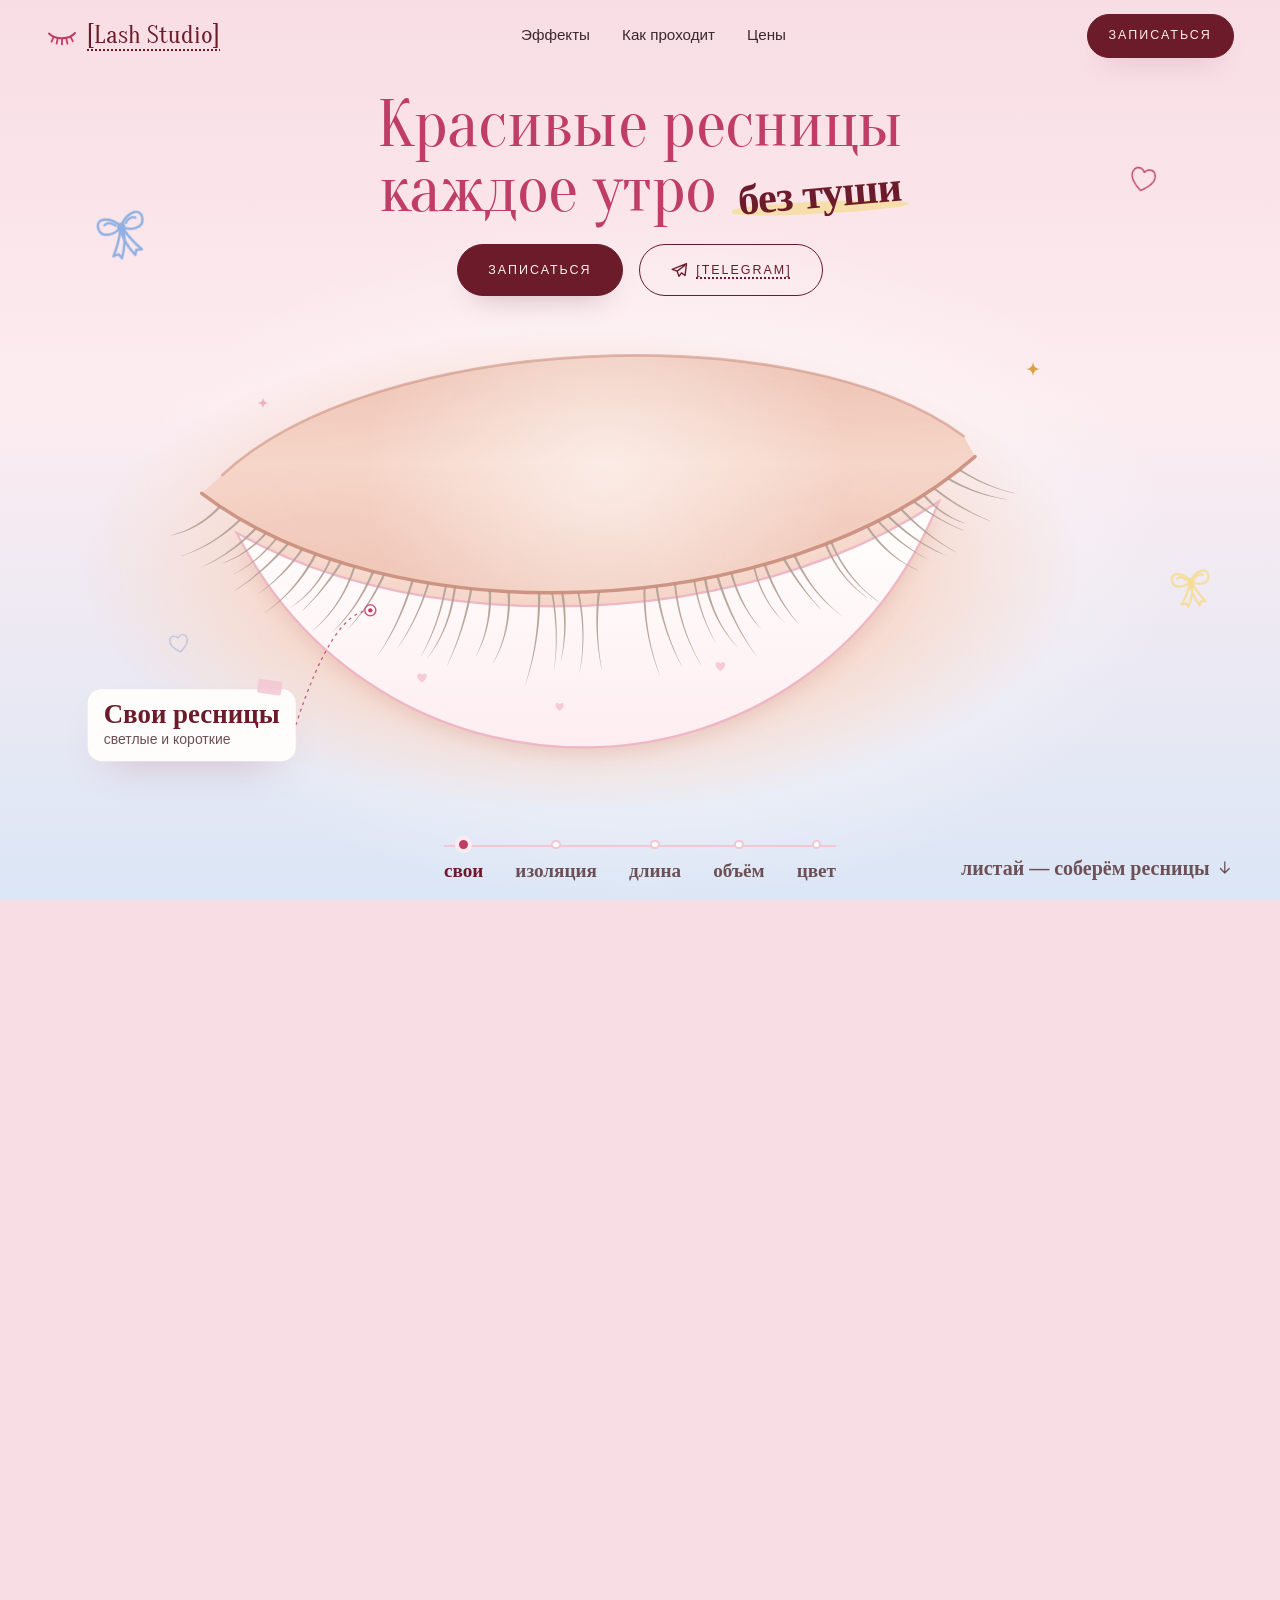
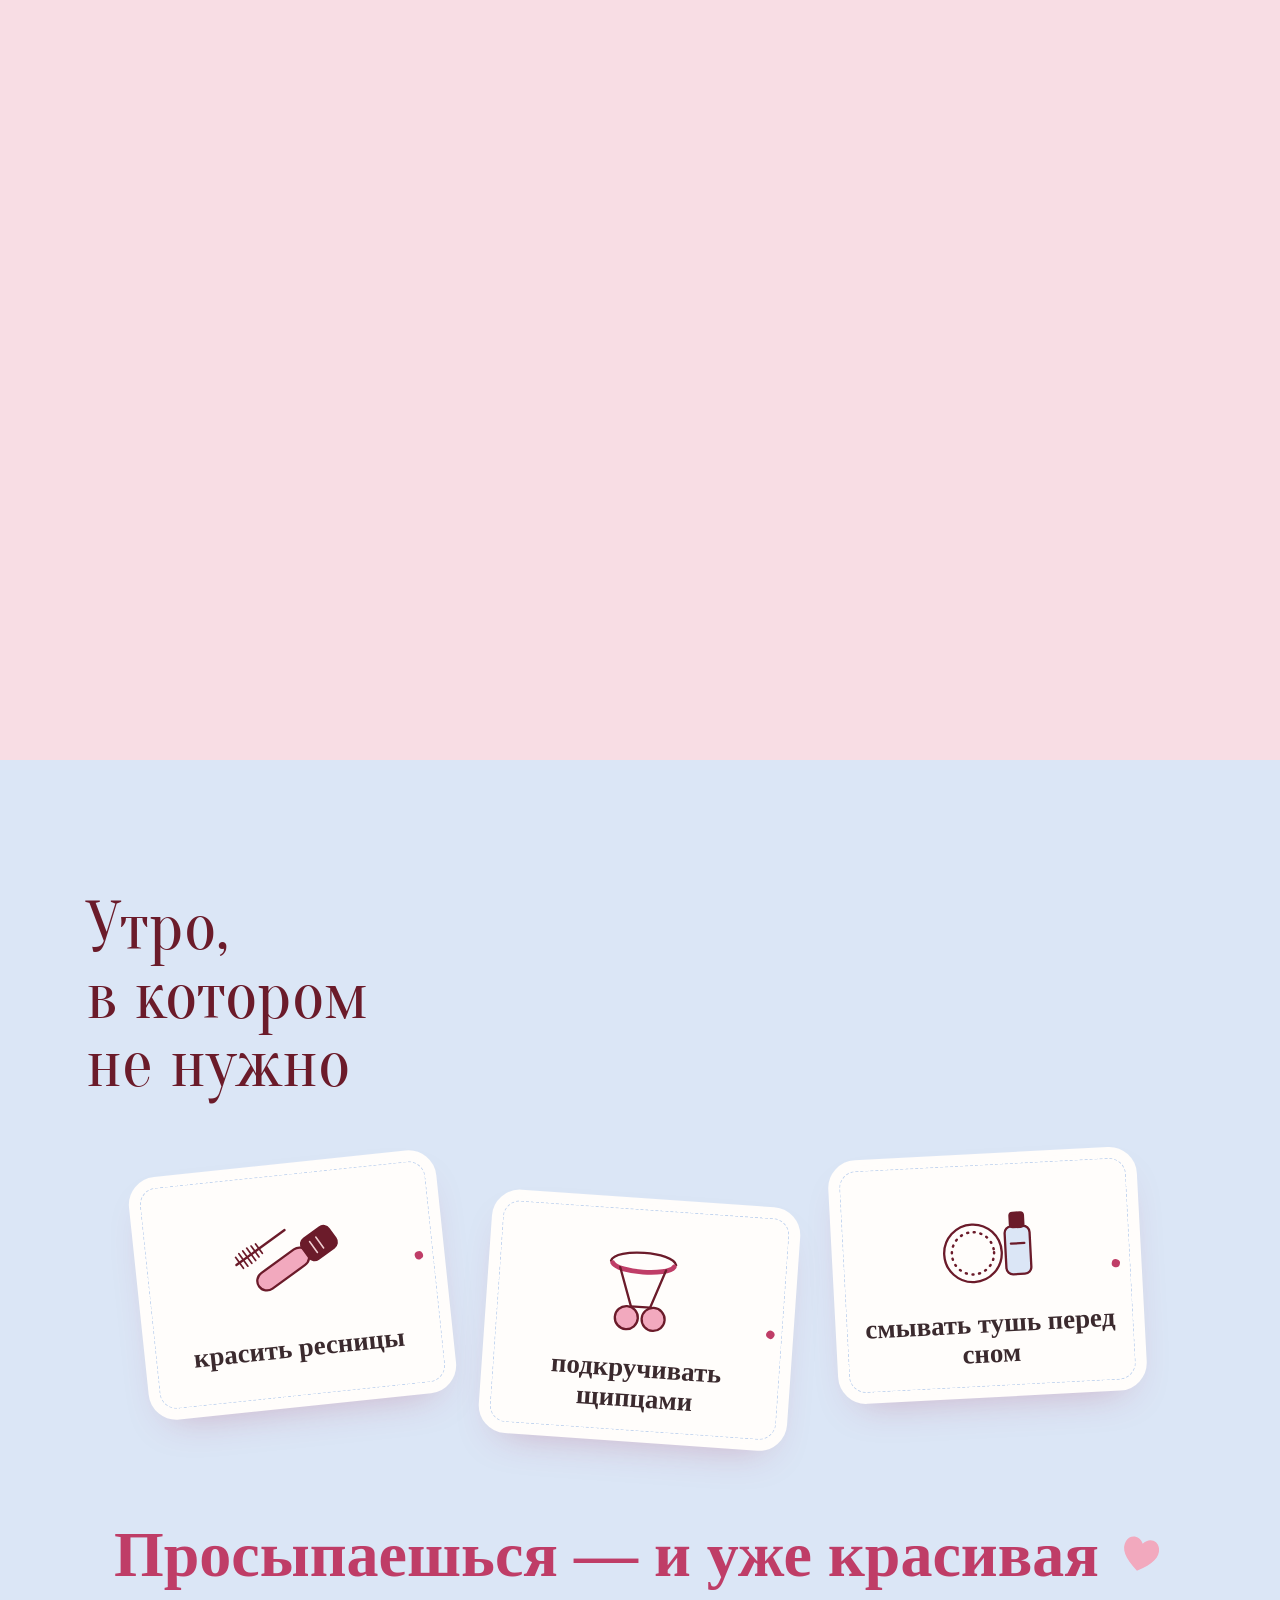
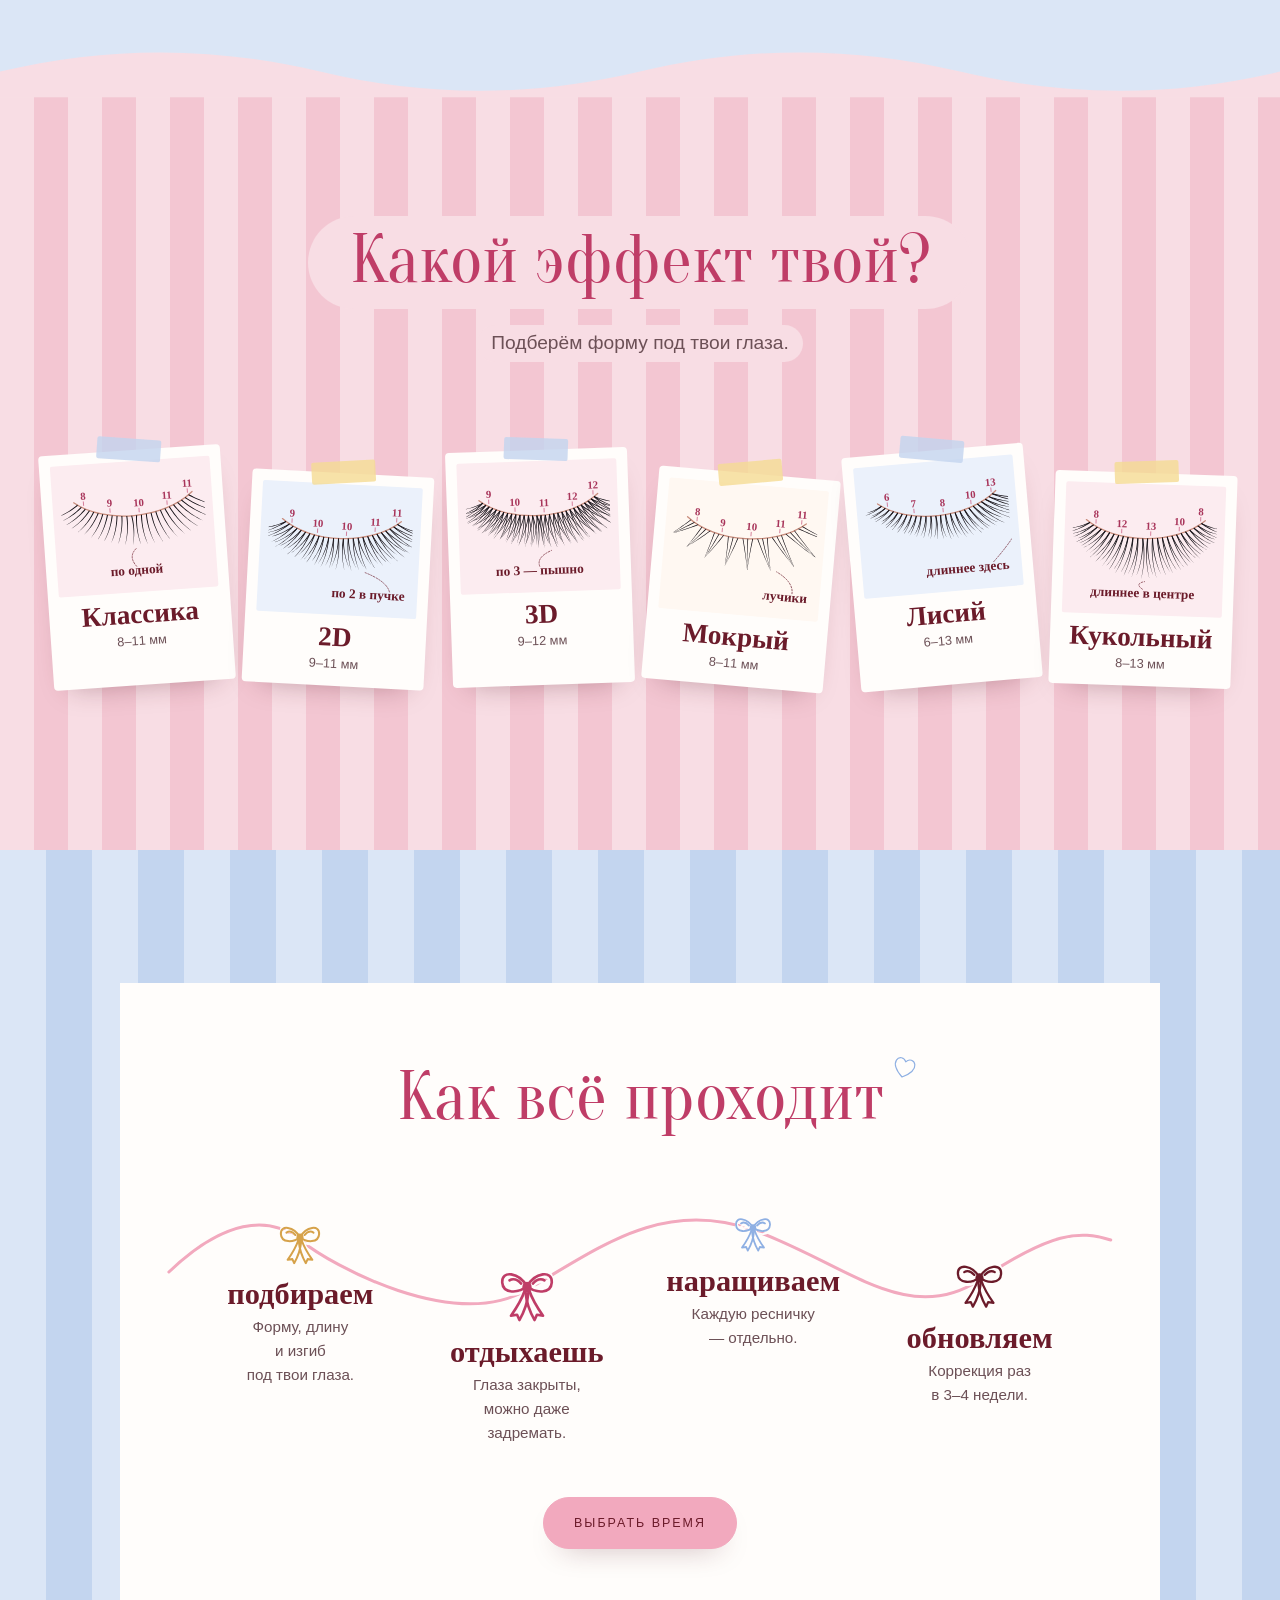
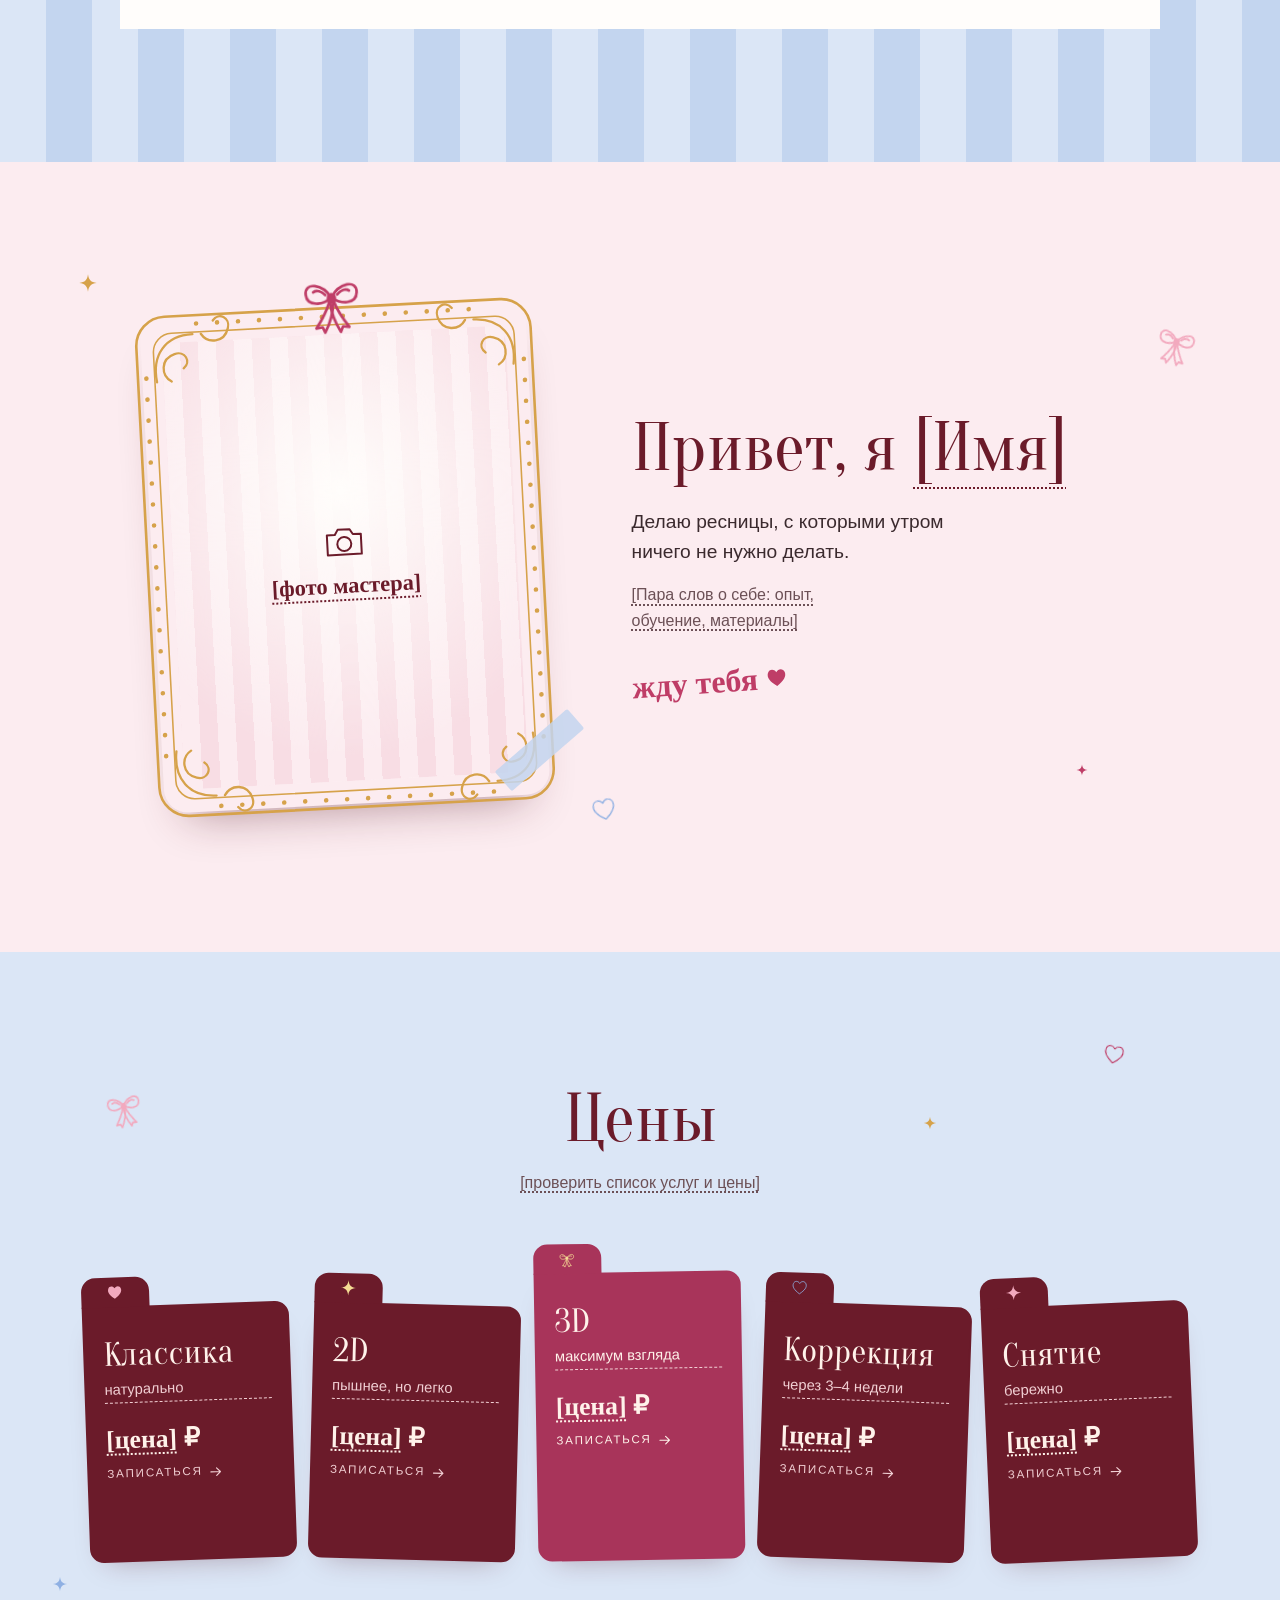
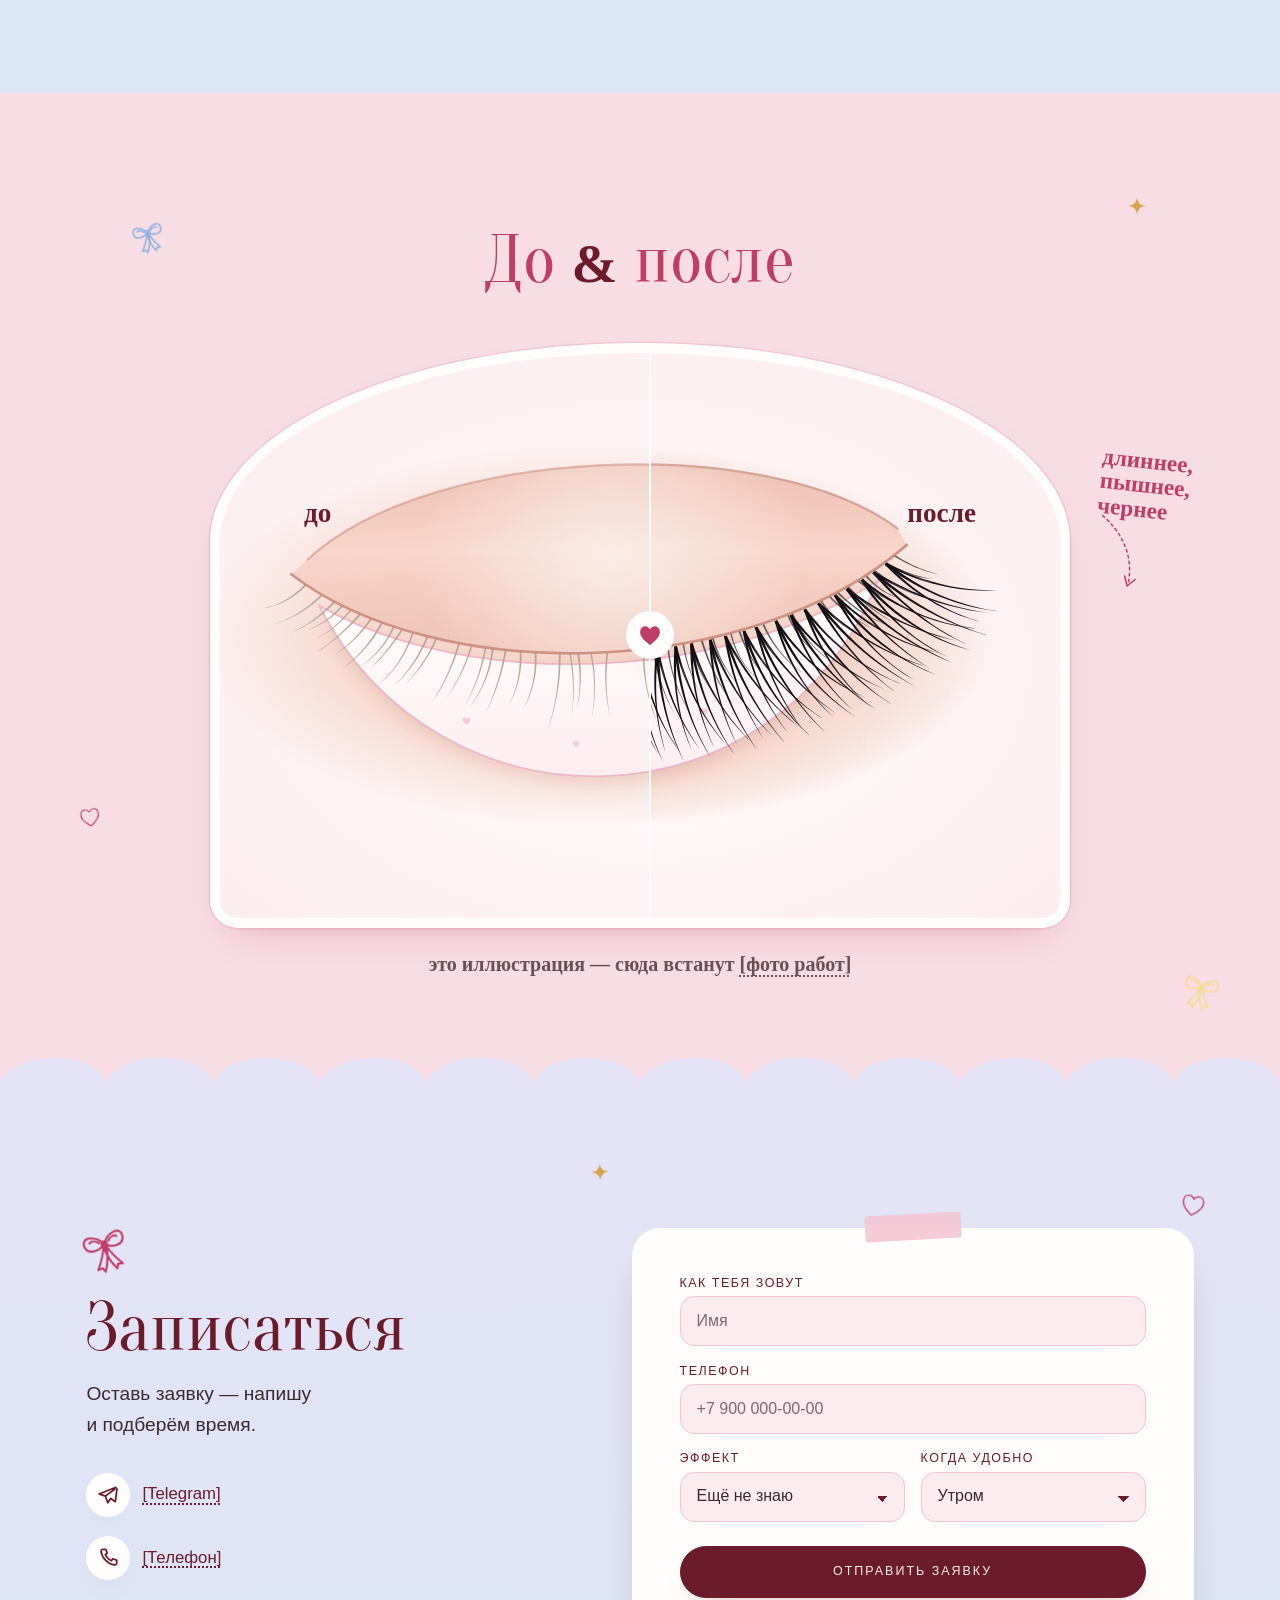
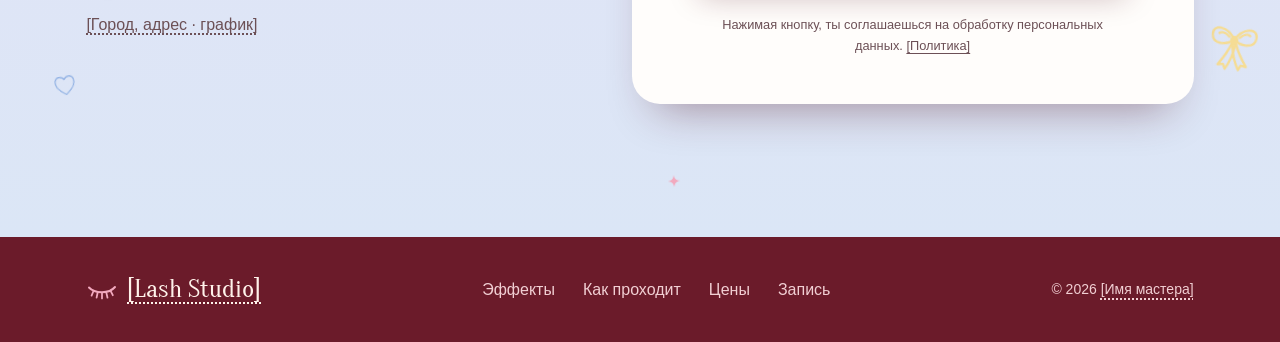
==== commit cf8fb8d7: "Apply finish-review fixes to the landing Lash maps with exaggerated silhouettes, mm zones and hand n" ====
--- a/index.html
+++ b/index.html
@@ -10,7 +10,6 @@
   <link rel="preload" href="assets/fonts/jost-cyr.woff2" as="font" type="font/woff2" crossorigin>
   <link rel="stylesheet" href="css/tokens.css">
   <link rel="stylesheet" href="css/site.css">
-  <script>document.documentElement.classList.add("js");</script>
   <script type="module" src="js/main.js"></script>
 </head>
 <body>
@@ -55,7 +54,7 @@
           <div class="hero__actions">
             <a class="btn btn--wine" href="#zapis">Записаться</a>
             <a class="btn btn--line" href="https://t.me/" data-stub="telegram">
-              <svg class="btn__icon" aria-hidden="true"><use href="#i-plane"/></svg>Telegram
+              <svg class="btn__icon" aria-hidden="true"><use href="#i-plane"/></svg><span class="stub">[Telegram]</span>
             </a>
           </div>
         </div>
@@ -126,15 +125,15 @@
       <svg class="edge edge--wave" viewBox="0 0 1440 60" preserveAspectRatio="none" aria-hidden="true"><path d="M0 60V30C120 0 240 0 360 30s240 30 360 0 240-30 360 0 240 30 360 0V60Z"/></svg>
       <div class="wrap">
         <h2 class="effects__title" id="effects-title">Какой эффект твой?</h2>
-        <p class="effects__lead">На консультации подберём форму под твои глаза.</p>
+        <p class="effects__lead">Подберём форму под твои глаза.</p>
       </div>
       <ul class="effects__deck" data-reveal="deal">
-        <li class="polaroid" style="--i:0;--r:-4deg"><div class="polaroid__img" data-lashmap="classic"></div><p class="polaroid__cap">Классика<small>8–10 мм · 1 ресничка</small></p></li>
-        <li class="polaroid" style="--i:1;--r:3deg"><div class="polaroid__img polaroid__img--blue" data-lashmap="2d"></div><p class="polaroid__cap">2D<small>лёгкий объём</small></p></li>
-        <li class="polaroid" style="--i:2;--r:-2deg"><div class="polaroid__img" data-lashmap="3d"></div><p class="polaroid__cap">3D<small>пышно и мягко</small></p></li>
-        <li class="polaroid" style="--i:3;--r:5deg"><div class="polaroid__img polaroid__img--butter" data-lashmap="wet"></div><p class="polaroid__cap">Мокрый<small>лучики</small></p></li>
-        <li class="polaroid" style="--i:4;--r:-5deg"><div class="polaroid__img polaroid__img--blue" data-lashmap="fox"></div><p class="polaroid__cap">Лисий<small>длиннее к внешнему углу</small></p></li>
-        <li class="polaroid" style="--i:5;--r:2deg"><div class="polaroid__img" data-lashmap="doll"></div><p class="polaroid__cap">Кукольный<small>открытый взгляд</small></p></li>
+        <li class="polaroid" style="--i:0;--r:-4deg"><div class="polaroid__img" data-lashmap="classic"><svg viewBox="0 0 280 200" role="img" aria-label="Схема эффекта: длины ресниц по зонам"><path d="M26 46 C84 92 200 90 258 40" fill="none" stroke="var(--skin-line)" stroke-width="2.5" stroke-linecap="round"/><g class="map__zones"><line x1="45.0" y1="52.4" x2="45.0" y2="45.4"/><text x="45.0" y="41.4">8</text><line x1="95.7" y1="69.4" x2="95.7" y2="62.4"/><text x="95.7" y="58.4">9</text><line x1="152.4" y1="72.5" x2="152.4" y2="65.5"/><text x="152.4" y="61.5">10</text><line x1="207.8" y1="61.7" x2="207.8" y2="54.7"/><text x="207.8" y="50.7">11</text><line x1="248.9" y1="41.1" x2="248.9" y2="34.1"/><text x="248.9" y="30.1">11</text></g><g fill="var(--lash-dark)"><polygon points="32.6,50.4 29.2,52.9 25.8,55.3 22.4,57.5 18.9,59.7 15.4,61.6 11.9,63.5 8.3,65.2 4.7,66.8 1.0,68.3 -2.7,69.7 -6.4,70.9 -10.1,72.0 -10.1,72.1 -6.3,71.2 -2.5,70.2 1.3,69.0 5.0,67.7 8.7,66.2 12.4,64.6 16.1,62.9 19.7,61.0 23.3,59.0 26.8,56.8 30.4,54.6 33.9,52.1"/><polygon points="39.6,55.0 36.5,57.8 33.3,60.5 30.1,63.1 26.9,65.5 23.6,67.8 20.2,70.0 16.8,72.1 13.3,74.1 9.8,75.9 6.3,77.6 2.6,79.2 -1.0,80.7 -1.0,80.8 2.8,79.5 6.5,78.1 10.1,76.6 13.7,74.9 17.3,73.1 20.8,71.1 24.3,69.0 27.7,66.8 31.1,64.4 34.5,61.9 37.8,59.3 41.0,56.5"/><polygon points="47.1,59.1 44.2,62.2 41.2,65.1 38.2,68.0 35.1,70.7 31.9,73.3 28.7,75.8 25.5,78.1 22.2,80.4 18.8,82.5 15.3,84.5 11.8,86.3 8.3,88.1 8.3,88.2 12.0,86.7 15.6,85.0 19.2,83.1 22.6,81.1 26.1,79.0 29.5,76.8 32.8,74.4 36.1,71.9 39.3,69.2 42.4,66.5 45.6,63.6 48.6,60.5"/><polygon points="54.9,62.8 52.2,66.2 49.5,69.5 46.8,72.6 43.9,75.6 41.0,78.5 38.0,81.3 35.0,84.0 31.8,86.6 28.6,89.0 25.4,91.3 22.0,93.5 18.6,95.7 18.7,95.8 22.2,93.9 25.7,91.8 29.1,89.6 32.4,87.3 35.6,84.8 38.8,82.2 42.0,79.5 45.0,76.7 48.0,73.8 50.9,70.7 53.8,67.5 56.5,64.2"/><polygon points="63.0,66.2 60.8,69.9 58.5,73.5 56.1,77.0 53.6,80.4 51.0,83.7 48.4,86.9 45.6,89.9 42.8,92.9 39.9,95.7 36.9,98.5 33.8,101.1 30.6,103.6 30.7,103.7 34.0,101.4 37.2,98.9 40.4,96.3 43.4,93.5 46.4,90.7 49.3,87.7 52.1,84.6 54.8,81.4 57.4,78.0 60.0,74.6 62.4,71.0 64.8,67.3"/><polygon points="71.5,69.2 69.5,73.1 67.4,77.0 65.3,80.7 63.1,84.3 60.7,87.8 58.3,91.2 55.8,94.5 53.2,97.7 50.5,100.8 47.6,103.8 44.7,106.7 41.8,109.6 41.8,109.7 45.0,107.0 48.0,104.2 51.0,101.3 53.8,98.3 56.6,95.2 59.3,92.0 61.9,88.6 64.3,85.1 66.7,81.6 69.0,77.9 71.2,74.1 73.4,70.2"/><polygon points="80.2,71.8 78.7,76.0 77.1,80.1 75.4,84.1 73.5,88.0 71.6,91.9 69.6,95.6 67.5,99.2 65.2,102.8 62.9,106.2 60.4,109.6 57.8,112.9 55.2,116.1 55.3,116.2 58.1,113.1 60.8,110.0 63.4,106.7 66.0,103.3 68.4,99.8 70.7,96.2 72.8,92.5 74.9,88.7 76.9,84.8 78.8,80.8 80.5,76.7 82.2,72.6"/><polygon points="89.1,74.1 88.0,78.4 86.7,82.7 85.4,86.9 83.9,91.0 82.3,95.1 80.6,99.1 78.8,102.9 76.8,106.7 74.8,110.4 72.6,114.1 70.3,117.6 67.9,121.1 68.0,121.2 70.6,117.8 73.1,114.4 75.4,110.8 77.6,107.2 79.7,103.4 81.7,99.6 83.6,95.6 85.3,91.6 87.0,87.5 88.5,83.3 89.9,79.0 91.2,74.6"/><polygon points="98.3,75.9 97.4,80.4 96.5,84.8 95.4,89.2 94.2,93.5 92.8,97.7 91.4,101.8 89.8,105.9 88.1,109.8 86.3,113.8 84.3,117.6 82.2,121.4 80.0,125.1 80.1,125.1 82.5,121.6 84.8,117.9 86.9,114.1 88.9,110.2 90.8,106.3 92.5,102.3 94.1,98.1 95.6,93.9 97.0,89.6 98.2,85.2 99.4,80.8 100.3,76.2"/><polygon points="107.6,77.3 107.2,81.9 106.6,86.5 105.9,91.1 105.1,95.5 104.2,99.9 103.1,104.2 101.9,108.5 100.5,112.7 99.0,116.8 97.4,120.9 95.7,124.9 93.8,128.9 93.9,128.9 96.0,125.1 97.9,121.1 99.7,117.1 101.4,113.0 102.9,108.8 104.3,104.6 105.5,100.2 106.6,95.8 107.6,91.4 108.4,86.8 109.1,82.2 109.7,77.5"/><polygon points="117.0,78.3 117.0,83.1 116.8,87.8 116.5,92.4 116.0,97.0 115.4,101.5 114.6,106.0 113.7,110.4 112.7,114.8 111.5,119.1 110.2,123.4 108.8,127.6 107.2,131.8 107.3,131.8 109.1,127.7 110.8,123.6 112.2,119.3 113.6,115.0 114.8,110.7 115.8,106.3 116.8,101.8 117.5,97.2 118.1,92.6 118.6,87.9 118.9,83.2 119.1,78.3"/><polygon points="126.6,79.0 126.9,83.8 127.1,88.6 127.1,93.3 127.0,98.0 126.7,102.7 126.3,107.3 125.7,111.8 125.0,116.3 124.2,120.8 123.2,125.2 122.0,129.6 120.7,134.0 120.9,134.0 122.4,129.7 123.7,125.4 124.9,121.0 125.9,116.5 126.8,112.0 127.5,107.4 128.1,102.8 128.5,98.1 128.8,93.4 128.9,88.6 128.9,83.7 128.7,78.8"/><polygon points="136.2,79.2 137.0,84.1 137.7,88.9 138.2,93.7 138.6,98.5 138.8,103.2 138.8,107.9 138.7,112.6 138.5,117.2 138.1,121.9 137.5,126.4 136.8,131.0 136.0,135.5 136.1,135.6 137.2,131.1 138.1,126.5 138.8,121.9 139.4,117.3 139.8,112.6 140.1,107.9 140.2,103.2 140.1,98.4 139.9,93.6 139.5,88.7 138.9,83.8 138.2,78.9"/><polygon points="145.7,78.7 145.4,83.8 145.1,88.8 145.0,93.8 145.1,98.7 145.4,103.5 145.7,108.4 146.3,113.1 147.0,117.8 147.9,122.5 148.9,127.1 150.1,131.7 151.5,136.2 151.6,136.1 150.5,131.6 149.5,127.0 148.6,122.4 147.9,117.7 147.4,113.0 147.0,108.3 146.7,103.5 146.7,98.6 146.7,93.8 146.9,88.9 147.3,83.9 147.9,79.0"/><polygon points="155.3,78.2 155.2,83.3 155.3,88.4 155.6,93.5 156.0,98.5 156.5,103.4 157.2,108.3 158.1,113.1 159.1,117.8 160.3,122.5 161.6,127.1 163.2,131.6 164.8,136.1 164.9,136.1 163.5,131.5 162.2,126.9 161.0,122.3 160.0,117.6 159.1,112.9 158.4,108.1 157.9,103.2 157.5,98.3 157.2,93.4 157.2,88.4 157.2,83.4 157.4,78.3"/><polygon points="164.9,77.3 165.2,82.5 165.6,87.7 166.2,92.8 167.0,97.8 168.0,102.7 169.0,107.6 170.3,112.4 171.7,117.1 173.2,121.8 174.9,126.4 176.8,130.9 178.8,135.3 178.9,135.2 177.1,130.7 175.5,126.2 173.9,121.6 172.5,116.9 171.3,112.1 170.2,107.3 169.3,102.5 168.5,97.5 167.9,92.6 167.5,87.5 167.1,82.4 167.0,77.2"/><polygon points="174.3,76.0 175.2,81.2 176.2,86.4 177.3,91.5 178.6,96.5 180.1,101.4 181.7,106.2 183.4,110.9 185.3,115.6 187.4,120.1 189.6,124.5 192.0,128.9 194.5,133.2 194.6,133.1 192.3,128.7 190.1,124.3 188.1,119.8 186.2,115.2 184.4,110.6 182.9,105.8 181.4,101.0 180.1,96.1 179.0,91.1 178.0,86.1 177.1,80.9 176.4,75.7"/><polygon points="183.7,74.3 185.0,79.5 186.5,84.7 188.1,89.7 189.9,94.6 191.8,99.5 193.9,104.2 196.1,108.8 198.4,113.3 200.9,117.7 203.5,122.0 206.3,126.2 209.3,130.2 209.4,130.2 206.6,126.0 204.0,121.7 201.6,117.3 199.2,112.9 197.0,108.3 195.0,103.7 193.1,98.9 191.3,94.1 189.7,89.2 188.3,84.2 186.9,79.0 185.7,73.8"/><polygon points="192.9,72.2 194.7,77.4 196.7,82.4 198.8,87.4 201.0,92.2 203.4,96.9 205.9,101.5 208.6,105.9 211.3,110.2 214.2,114.5 217.3,118.6 220.5,122.5 223.8,126.4 223.9,126.3 220.8,122.3 217.7,118.2 214.9,114.0 212.1,109.8 209.5,105.4 207.0,100.9 204.6,96.2 202.4,91.5 200.3,86.7 198.4,81.8 196.6,76.7 194.9,71.6"/><polygon points="201.9,69.8 204.2,74.8 206.7,79.7 209.3,84.4 212.1,89.1 214.9,93.6 217.9,97.9 221.0,102.2 224.3,106.2 227.6,110.2 231.1,114.0 234.7,117.7 238.5,121.3 238.6,121.2 235.0,117.5 231.5,113.7 228.2,109.7 225.0,105.7 221.9,101.5 218.9,97.2 216.1,92.8 213.4,88.3 210.8,83.6 208.4,78.8 206.0,73.9 203.8,68.9"/><polygon points="210.7,66.9 213.4,71.8 216.3,76.5 219.2,81.2 222.3,85.6 225.5,90.0 228.8,94.2 232.3,98.2 235.8,102.1 239.5,105.9 243.3,109.5 247.2,113.0 251.2,116.3 251.3,116.2 247.4,112.7 243.7,109.1 240.0,105.4 236.5,101.5 233.1,97.5 229.8,93.4 226.6,89.1 223.6,84.8 220.6,80.2 217.8,75.6 215.1,70.8 212.5,65.9"/><polygon points="219.2,63.6 222.5,68.2 226.0,72.7 229.5,77.0 233.1,81.1 236.8,85.1 240.6,88.9 244.6,92.6 248.6,96.1 252.7,99.4 256.9,102.6 261.2,105.6 265.6,108.5 265.7,108.4 261.4,105.4 257.2,102.2 253.1,98.9 249.2,95.4 245.3,91.8 241.5,88.0 237.8,84.1 234.2,80.1 230.8,75.9 227.4,71.6 224.1,67.1 221.0,62.4"/><polygon points="227.5,60.0 231.3,64.2 235.2,68.3 239.2,72.2 243.3,76.0 247.5,79.6 251.7,83.0 256.1,86.2 260.5,89.3 265.0,92.2 269.5,95.0 274.2,97.5 278.9,99.9 279.0,99.8 274.4,97.2 269.8,94.5 265.4,91.6 261.0,88.6 256.7,85.4 252.5,82.0 248.4,78.5 244.4,74.9 240.4,71.0 236.6,67.1 232.8,62.9 229.1,58.6"/><polygon points="235.4,55.9 239.7,59.8 244.0,63.5 248.4,67.1 252.9,70.4 257.4,73.6 262.0,76.6 266.6,79.5 271.3,82.1 276.1,84.6 281.0,86.9 285.9,89.0 290.9,90.9 290.9,90.8 286.1,88.7 281.2,86.4 276.5,83.9 271.8,81.3 267.2,78.5 262.6,75.6 258.2,72.5 253.8,69.2 249.4,65.8 245.2,62.1 241.0,58.4 236.9,54.4"/><polygon points="243.0,51.5 247.7,55.0 252.4,58.2 257.1,61.3 261.9,64.2 266.8,66.9 271.7,69.5 276.6,71.8 281.6,74.0 286.7,75.9 291.8,77.7 296.9,79.4 302.1,80.8 302.1,80.6 297.0,79.0 291.9,77.2 286.9,75.3 282.0,73.1 277.1,70.8 272.2,68.4 267.5,65.7 262.7,62.9 258.0,59.9 253.4,56.7 248.8,53.4 244.3,49.8"/><polygon points="250.2,46.7 255.1,49.7 260.1,52.6 265.2,55.2 270.2,57.7 275.3,60.0 280.4,62.1 285.6,64.0 290.7,65.7 296.0,67.3 301.2,68.6 306.5,69.8 311.8,70.8 311.8,70.6 306.6,69.4 301.3,68.1 296.2,66.6 291.0,64.9 285.9,63.0 280.9,61.0 275.9,58.7 270.9,56.3 265.9,53.7 261.0,51.0 256.2,48.0 251.3,44.9"/></g><path class="map__arrow" d="M140 178 Q123.7 157.0 143.3 142.0"/><text class="map__note" x="140" y="194" text-anchor="middle">по одной</text></svg></div><p class="polaroid__cap">Классика<small>8–11 мм</small></p></li>
+        <li class="polaroid" style="--i:1;--r:3deg"><div class="polaroid__img polaroid__img--blue" data-lashmap="2d"><svg viewBox="0 0 280 200" role="img" aria-label="Схема эффекта: длины ресниц по зонам"><path d="M26 46 C84 92 200 90 258 40" fill="none" stroke="var(--skin-line)" stroke-width="2.5" stroke-linecap="round"/><g class="map__zones"><line x1="45.0" y1="52.4" x2="45.0" y2="45.4"/><text x="45.0" y="41.4">9</text><line x1="95.7" y1="69.4" x2="95.7" y2="62.4"/><text x="95.7" y="58.4">10</text><line x1="152.4" y1="72.5" x2="152.4" y2="65.5"/><text x="152.4" y="61.5">10</text><line x1="207.8" y1="61.7" x2="207.8" y2="54.7"/><text x="207.8" y="50.7">11</text><line x1="248.9" y1="41.1" x2="248.9" y2="34.1"/><text x="248.9" y="30.1">11</text></g><g fill="var(--lash-dark)"><polygon points="32.7,50.6 28.9,53.4 25.1,56.0 21.2,58.6 17.3,60.9 13.3,63.2 9.3,65.2 5.3,67.2 1.2,69.0 -2.9,70.6 -7.0,72.1 -11.2,73.5 -15.5,74.7 -15.4,74.9 -11.1,73.8 -6.9,72.6 -2.7,71.2 1.5,69.7 5.7,68.0 9.8,66.2 13.9,64.2 17.9,62.1 22.0,59.8 25.9,57.4 29.9,54.8 33.8,52.0"/><polygon points="32.8,50.5 28.9,52.5 25.0,54.4 21.1,56.2 17.2,57.8 13.2,59.3 9.3,60.6 5.3,61.9 1.3,62.9 -2.7,63.9 -6.8,64.7 -10.8,65.3 -14.9,65.9 -14.9,66.0 -10.8,65.6 -6.7,65.1 -2.6,64.5 1.5,63.7 5.5,62.8 9.6,61.7 13.6,60.4 17.7,59.1 21.7,57.5 25.7,55.9 29.7,54.1 33.7,52.1"/><polygon points="39.7,55.1 36.2,58.2 32.6,61.1 28.9,64.0 25.2,66.7 21.4,69.2 17.6,71.6 13.7,73.9 9.8,76.0 5.8,78.0 1.7,79.8 -2.3,81.5 -6.5,83.1 -6.4,83.2 -2.2,81.8 1.9,80.3 6.0,78.6 10.1,76.7 14.1,74.7 18.1,72.5 22.0,70.2 25.9,67.8 29.7,65.2 33.5,62.4 37.3,59.5 40.9,56.4"/><polygon points="39.8,55.0 36.2,57.5 32.5,59.8 28.8,62.0 25.1,64.1 21.3,66.0 17.5,67.8 13.7,69.4 9.8,70.9 5.9,72.3 2.0,73.6 -2.0,74.7 -6.0,75.7 -6.0,75.8 -1.9,75.0 2.1,74.0 6.1,72.9 10.1,71.7 14.0,70.3 17.9,68.7 21.8,67.1 25.7,65.2 29.5,63.3 33.3,61.2 37.1,58.9 40.8,56.5"/><polygon points="47.2,59.2 44.0,62.8 40.8,66.2 37.5,69.5 34.2,72.7 30.8,75.7 27.3,78.6 23.7,81.4 20.1,84.0 16.4,86.5 12.6,88.9 8.7,91.1 4.8,93.3 4.9,93.4 8.9,91.4 12.8,89.3 16.7,87.1 20.5,84.7 24.2,82.2 27.9,79.5 31.5,76.7 35.1,73.7 38.5,70.6 41.9,67.3 45.3,63.9 48.5,60.4"/><polygon points="47.3,59.1 43.8,61.8 40.3,64.4 36.7,66.9 33.1,69.2 29.5,71.4 25.8,73.5 22.1,75.4 18.3,77.2 14.5,78.9 10.6,80.4 6.7,81.8 2.8,83.1 2.8,83.2 6.8,82.1 10.8,80.9 14.7,79.5 18.6,77.9 22.5,76.3 26.3,74.4 30.1,72.5 33.8,70.4 37.5,68.1 41.2,65.7 44.8,63.2 48.4,60.5"/><polygon points="55.0,63.0 52.1,66.8 49.2,70.5 46.2,74.1 43.1,77.6 40.0,81.0 36.7,84.2 33.4,87.3 30.0,90.2 26.5,93.1 22.9,95.8 19.2,98.3 15.5,100.8 15.6,100.9 19.4,98.6 23.2,96.2 26.9,93.6 30.5,90.8 34.0,88.0 37.4,85.0 40.8,81.8 44.1,78.5 47.3,75.1 50.4,71.6 53.5,67.9 56.4,64.0"/><polygon points="55.1,62.9 52.0,66.0 48.8,69.1 45.6,72.0 42.3,74.8 38.9,77.5 35.5,80.0 32.1,82.5 28.5,84.7 24.9,86.9 21.3,88.9 17.6,90.8 13.8,92.6 13.9,92.8 17.7,91.1 21.5,89.4 25.3,87.5 28.9,85.4 32.6,83.2 36.1,80.9 39.6,78.5 43.1,75.9 46.5,73.1 49.8,70.3 53.1,67.3 56.4,64.1"/><polygon points="63.1,66.3 60.6,70.4 57.9,74.4 55.2,78.2 52.4,81.9 49.4,85.6 46.4,89.0 43.3,92.4 40.1,95.6 36.8,98.7 33.4,101.7 29.9,104.6 26.3,107.4 26.4,107.5 30.1,104.9 33.7,102.1 37.2,99.2 40.6,96.2 44.0,93.0 47.2,89.8 50.3,86.3 53.4,82.8 56.3,79.1 59.2,75.3 62.0,71.3 64.7,67.3"/><polygon points="63.2,66.2 60.3,69.6 57.4,72.9 54.3,76.1 51.2,79.2 48.1,82.1 44.8,84.9 41.5,87.6 38.2,90.2 34.7,92.6 31.2,94.9 27.6,97.1 24.0,99.2 24.0,99.3 27.8,97.4 31.5,95.4 35.1,93.2 38.6,90.8 42.1,88.4 45.5,85.8 48.9,83.0 52.1,80.2 55.4,77.2 58.5,74.0 61.6,70.8 64.6,67.4"/><polygon points="71.6,69.3 69.5,73.7 67.3,78.0 65.0,82.1 62.5,86.2 60.0,90.2 57.4,94.0 54.6,97.7 51.8,101.3 48.8,104.8 45.8,108.2 42.6,111.5 39.3,114.7 39.4,114.8 42.8,111.7 46.1,108.5 49.3,105.2 52.4,101.8 55.4,98.3 58.2,94.6 61.0,90.8 63.7,86.9 66.2,82.9 68.7,78.7 71.0,74.5 73.2,70.1"/><polygon points="71.7,69.2 69.0,72.9 66.3,76.4 63.6,79.9 60.7,83.2 57.8,86.5 54.8,89.5 51.7,92.5 48.5,95.4 45.2,98.1 41.9,100.8 38.5,103.3 35.0,105.7 35.0,105.8 38.6,103.5 42.2,101.1 45.6,98.6 49.0,96.0 52.3,93.2 55.5,90.3 58.6,87.3 61.7,84.1 64.7,80.8 67.6,77.4 70.4,73.9 73.1,70.2"/><polygon points="80.3,71.9 78.6,76.5 76.8,81.0 74.9,85.5 72.9,89.8 70.7,94.0 68.5,98.1 66.1,102.1 63.6,106.0 60.9,109.9 58.2,113.6 55.3,117.2 52.4,120.7 52.4,120.8 55.6,117.4 58.6,113.9 61.4,110.2 64.2,106.5 66.9,102.6 69.4,98.7 71.8,94.6 74.1,90.4 76.2,86.1 78.3,81.7 80.2,77.1 82.0,72.5"/><polygon points="80.4,71.7 78.1,75.7 75.7,79.5 73.2,83.3 70.6,86.9 68.0,90.4 65.2,93.8 62.4,97.1 59.4,100.2 56.4,103.3 53.3,106.2 50.0,109.1 46.7,111.8 46.8,111.9 50.2,109.3 53.6,106.6 56.8,103.7 60.0,100.8 63.0,97.7 66.0,94.5 68.9,91.1 71.7,87.7 74.4,84.1 77.0,80.4 79.5,76.6 81.9,72.7"/><polygon points="89.3,74.1 87.9,78.9 86.5,83.6 84.9,88.2 83.2,92.7 81.4,97.1 79.4,101.5 77.3,105.7 75.1,109.8 72.7,113.9 70.3,117.9 67.7,121.7 64.9,125.5 65.0,125.6 67.9,121.9 70.7,118.1 73.3,114.2 75.8,110.2 78.1,106.1 80.3,101.9 82.4,97.6 84.4,93.2 86.3,88.7 88.0,84.1 89.6,79.4 91.0,74.6"/><polygon points="89.3,73.9 87.3,78.1 85.3,82.2 83.1,86.2 80.8,90.0 78.4,93.8 75.9,97.5 73.4,101.0 70.7,104.5 67.9,107.8 65.0,111.0 62.0,114.2 58.9,117.2 59.0,117.3 62.2,114.4 65.3,111.4 68.4,108.2 71.3,105.0 74.1,101.6 76.8,98.1 79.4,94.5 81.9,90.7 84.3,86.9 86.6,83.0 88.9,78.9 91.0,74.7"/><polygon points="98.4,75.9 97.4,80.8 96.2,85.6 94.8,90.4 93.4,95.0 91.7,99.6 90.0,104.1 88.1,108.5 86.1,112.8 84.0,117.0 81.7,121.2 79.3,125.2 76.8,129.2 76.9,129.3 79.6,125.4 82.1,121.4 84.6,117.3 86.8,113.2 89.0,108.9 91.0,104.5 92.9,100.0 94.6,95.5 96.2,90.8 97.7,86.0 99.0,81.2 100.2,76.2"/><polygon points="98.4,75.8 96.9,80.2 95.3,84.5 93.5,88.8 91.7,92.9 89.7,97.0 87.6,100.9 85.4,104.8 83.1,108.5 80.7,112.2 78.1,115.8 75.4,119.3 72.7,122.7 72.8,122.8 75.7,119.5 78.5,116.1 81.2,112.6 83.7,109.0 86.2,105.3 88.5,101.4 90.8,97.5 92.9,93.5 94.9,89.4 96.8,85.1 98.5,80.8 100.2,76.3"/><polygon points="107.7,77.3 107.2,82.4 106.6,87.4 105.8,92.3 104.9,97.2 103.9,102.0 102.6,106.7 101.3,111.3 99.8,115.9 98.1,120.4 96.3,124.9 94.4,129.2 92.3,133.5 92.4,133.6 94.7,129.4 96.8,125.1 98.7,120.7 100.5,116.2 102.2,111.6 103.7,107.0 105.0,102.3 106.2,97.5 107.3,92.6 108.2,87.6 108.9,82.6 109.5,77.5"/><polygon points="107.7,77.2 106.7,81.8 105.5,86.3 104.2,90.8 102.7,95.2 101.1,99.4 99.4,103.6 97.6,107.8 95.7,111.8 93.6,115.7 91.4,119.6 89.1,123.4 86.7,127.1 86.7,127.2 89.4,123.6 91.8,119.9 94.2,116.1 96.4,112.2 98.5,108.2 100.4,104.1 102.3,99.9 104.0,95.6 105.5,91.2 107.0,86.8 108.3,82.2 109.5,77.6"/><polygon points="117.2,78.3 117.0,83.5 116.7,88.6 116.3,93.6 115.7,98.6 114.9,103.5 114.0,108.4 113.0,113.2 111.7,117.9 110.4,122.5 108.9,127.2 107.2,131.7 105.4,136.2 105.5,136.2 107.5,131.8 109.3,127.3 111.0,122.7 112.5,118.1 113.9,113.4 115.1,108.6 116.1,103.7 117.0,98.8 117.7,93.8 118.3,88.7 118.7,83.6 119.0,78.4"/><polygon points="117.2,78.2 116.5,83.0 115.6,87.6 114.6,92.2 113.5,96.8 112.3,101.2 110.9,105.6 109.4,109.9 107.8,114.1 106.0,118.3 104.1,122.4 102.0,126.4 99.9,130.3 100.0,130.4 102.3,126.5 104.5,122.6 106.6,118.5 108.5,114.4 110.3,110.2 111.9,105.9 113.4,101.6 114.8,97.1 116.1,92.6 117.2,88.0 118.1,83.3 119.0,78.5"/><polygon points="126.7,79.0 127.2,84.2 127.5,89.4 127.6,94.5 127.6,99.6 127.4,104.6 127.0,109.6 126.5,114.5 125.8,119.4 125.0,124.3 124.0,129.1 122.9,133.9 121.6,138.6 121.7,138.6 123.2,133.9 124.5,129.2 125.6,124.4 126.6,119.6 127.4,114.7 128.1,109.7 128.6,104.7 128.9,99.6 129.0,94.5 129.0,89.3 128.9,84.1 128.5,78.8"/><polygon points="126.7,78.8 126.5,83.7 126.1,88.5 125.5,93.3 124.9,97.9 124.1,102.5 123.1,107.1 122.0,111.6 120.8,116.0 119.4,120.4 117.9,124.7 116.2,128.9 114.4,133.1 114.5,133.2 116.5,129.1 118.3,124.9 120.0,120.6 121.5,116.2 122.9,111.8 124.2,107.3 125.2,102.8 126.2,98.2 127.0,93.5 127.6,88.7 128.2,83.8 128.5,78.9"/><polygon points="136.3,79.2 137.1,84.4 137.7,89.7 138.1,94.8 138.4,100.0 138.5,105.1 138.5,110.1 138.2,115.2 137.9,120.2 137.3,125.1 136.6,130.1 135.7,134.9 134.7,139.8 134.8,139.8 136.0,135.0 137.1,130.1 137.9,125.2 138.6,120.3 139.2,115.2 139.5,110.2 139.7,105.1 139.7,99.9 139.6,94.8 139.3,89.5 138.8,84.2 138.1,78.9"/><polygon points="136.3,79.1 136.3,84.0 136.1,88.9 135.8,93.7 135.4,98.5 134.8,103.2 134.0,107.8 133.1,112.4 132.1,117.0 130.9,121.4 129.6,125.9 128.1,130.2 126.5,134.6 126.6,134.6 128.4,130.4 130.0,126.0 131.5,121.6 132.8,117.2 134.0,112.6 135.1,108.0 135.9,103.4 136.7,98.6 137.3,93.8 137.7,89.0 138.0,84.0 138.1,79.1"/><polygon points="145.9,78.7 145.5,84.2 145.2,89.5 145.1,94.8 145.2,100.1 145.5,105.3 145.9,110.4 146.5,115.5 147.2,120.6 148.2,125.6 149.3,130.5 150.5,135.4 152.0,140.2 152.1,140.2 150.8,135.3 149.7,130.4 148.8,125.5 148.0,120.5 147.4,115.4 146.9,110.4 146.7,105.2 146.5,100.1 146.6,94.9 146.8,89.6 147.2,84.3 147.7,78.9"/><polygon points="145.9,78.9 146.3,83.9 146.8,88.9 147.5,93.8 148.4,98.6 149.4,103.3 150.5,108.0 151.8,112.6 153.2,117.1 154.8,121.6 156.5,126.0 158.4,130.3 160.5,134.5 160.6,134.4 158.7,130.1 157.0,125.8 155.4,121.4 154.0,116.9 152.7,112.4 151.5,107.8 150.5,103.1 149.7,98.4 149.0,93.6 148.4,88.7 148.0,83.8 147.7,78.8"/><polygon points="155.5,78.2 155.4,83.7 155.4,89.1 155.7,94.5 156.1,99.8 156.6,105.1 157.4,110.2 158.3,115.4 159.3,120.4 160.6,125.4 162.0,130.3 163.6,135.2 165.3,140.0 165.5,139.9 163.9,135.1 162.5,130.2 161.2,125.3 160.1,120.3 159.2,115.2 158.4,110.1 157.8,104.9 157.4,99.7 157.1,94.4 157.0,89.1 157.1,83.7 157.3,78.3"/><polygon points="155.5,78.3 156.2,83.4 157.1,88.4 158.1,93.3 159.3,98.1 160.6,102.8 162.0,107.5 163.6,112.0 165.4,116.5 167.3,120.9 169.3,125.2 171.5,129.5 173.8,133.6 173.9,133.5 171.8,129.3 169.7,125.0 167.8,120.7 166.1,116.2 164.5,111.7 163.0,107.2 161.7,102.5 160.6,97.8 159.5,93.0 158.6,88.1 157.9,83.2 157.3,78.1"/><polygon points="165.0,77.3 165.4,82.8 166.0,88.3 166.7,93.7 167.5,99.0 168.6,104.3 169.8,109.4 171.2,114.5 172.7,119.5 174.4,124.4 176.3,129.3 178.3,134.0 180.5,138.7 180.6,138.7 178.6,133.9 176.7,129.1 175.0,124.2 173.4,119.3 172.1,114.3 170.8,109.2 169.8,104.0 168.8,98.8 168.1,93.5 167.5,88.1 167.1,82.7 166.8,77.2"/><polygon points="165.0,77.4 166.2,82.5 167.6,87.4 169.1,92.2 170.7,97.0 172.5,101.6 174.4,106.2 176.4,110.6 178.6,115.0 180.9,119.2 183.3,123.4 185.9,127.5 188.7,131.4 188.8,131.3 186.2,127.3 183.8,123.2 181.4,118.9 179.3,114.6 177.2,110.3 175.3,105.8 173.6,101.2 171.9,96.6 170.5,91.8 169.1,87.0 167.9,82.1 166.8,77.0"/><polygon points="174.5,75.9 175.3,81.5 176.3,87.0 177.4,92.4 178.7,97.7 180.2,102.9 181.8,108.0 183.6,113.0 185.6,117.9 187.7,122.8 189.9,127.5 192.4,132.2 195.0,136.7 195.1,136.6 192.7,132.0 190.4,127.3 188.3,122.5 186.3,117.7 184.5,112.7 182.9,107.7 181.4,102.6 180.0,97.4 178.9,92.1 177.8,86.7 177.0,81.3 176.3,75.7"/><polygon points="174.5,76.1 176.3,81.1 178.2,85.9 180.2,90.6 182.4,95.2 184.6,99.7 187.1,104.0 189.6,108.3 192.3,112.4 195.1,116.5 198.0,120.4 201.0,124.2 204.2,127.8 204.3,127.7 201.3,123.9 198.4,120.1 195.6,116.1 192.9,112.0 190.4,107.8 188.0,103.5 185.7,99.1 183.6,94.6 181.5,90.0 179.6,85.3 177.9,80.5 176.2,75.6"/><polygon points="183.8,74.3 185.2,79.8 186.8,85.2 188.5,90.5 190.4,95.7 192.4,100.8 194.6,105.7 196.9,110.6 199.4,115.3 202.0,120.0 204.8,124.5 207.7,128.9 210.8,133.2 210.9,133.1 208.0,128.7 205.2,124.2 202.6,119.7 200.1,115.0 197.8,110.2 195.6,105.3 193.5,100.3 191.6,95.2 189.9,90.0 188.3,84.7 186.9,79.3 185.6,73.9"/><polygon points="183.9,74.4 186.0,79.3 188.2,84.0 190.6,88.6 193.1,93.1 195.7,97.5 198.4,101.7 201.3,105.8 204.2,109.8 207.3,113.7 210.5,117.5 213.9,121.1 217.3,124.6 217.4,124.5 214.1,120.9 210.9,117.1 207.8,113.3 204.9,109.4 202.0,105.3 199.3,101.1 196.7,96.9 194.2,92.5 191.9,87.9 189.6,83.3 187.5,78.6 185.5,73.7"/><polygon points="193.0,72.2 195.1,77.6 197.3,82.8 199.7,87.9 202.2,92.9 204.9,97.7 207.7,102.5 210.6,107.1 213.6,111.5 216.8,115.9 220.2,120.1 223.6,124.1 227.3,128.1 227.3,128.0 223.9,123.9 220.5,119.8 217.3,115.5 214.3,111.1 211.4,106.6 208.6,101.9 205.9,97.2 203.4,92.3 201.0,87.3 198.8,82.2 196.7,76.9 194.7,71.6"/><polygon points="193.1,72.3 195.7,77.0 198.4,81.5 201.3,85.9 204.2,90.2 207.3,94.3 210.4,98.3 213.7,102.2 217.1,105.9 220.6,109.5 224.2,112.9 227.9,116.2 231.8,119.4 231.9,119.3 228.2,116.0 224.6,112.6 221.1,109.0 217.7,105.4 214.4,101.6 211.3,97.6 208.2,93.6 205.3,89.4 202.5,85.1 199.8,80.7 197.2,76.1 194.7,71.5"/><polygon points="202.0,69.7 204.6,74.9 207.2,80.0 210.1,85.0 213.0,89.8 216.1,94.4 219.2,99.0 222.6,103.3 226.0,107.6 229.6,111.7 233.3,115.6 237.1,119.4 241.1,123.1 241.2,123.0 237.3,119.2 233.6,115.3 230.1,111.2 226.6,107.1 223.3,102.8 220.1,98.3 217.1,93.8 214.1,89.1 211.3,84.2 208.6,79.3 206.1,74.2 203.7,68.9"/><polygon points="202.1,69.8 205.1,74.3 208.2,78.6 211.5,82.8 214.8,86.9 218.2,90.8 221.8,94.5 225.4,98.1 229.1,101.6 232.9,104.9 236.9,108.0 240.9,111.1 245.0,113.9 245.1,113.8 241.1,110.8 237.2,107.7 233.4,104.4 229.6,101.0 226.0,97.5 222.5,93.8 219.1,90.0 215.8,86.0 212.6,81.9 209.5,77.7 206.5,73.3 203.6,68.8"/><polygon points="210.8,66.8 213.8,71.9 216.9,76.7 220.2,81.5 223.6,86.0 227.0,90.5 230.6,94.7 234.3,98.9 238.2,102.8 242.1,106.7 246.2,110.3 250.3,113.8 254.6,117.2 254.7,117.1 250.5,113.6 246.5,109.9 242.5,106.2 238.7,102.3 235.0,98.2 231.4,94.1 228.0,89.7 224.6,85.3 221.4,80.6 218.3,75.9 215.3,71.0 212.4,65.9"/><polygon points="210.9,66.9 214.3,71.2 217.7,75.3 221.3,79.3 225.0,83.1 228.7,86.8 232.6,90.3 236.5,93.6 240.5,96.8 244.6,99.8 248.8,102.7 253.1,105.4 257.4,108.0 257.5,107.9 253.2,105.2 249.1,102.3 245.0,99.3 241.0,96.2 237.1,92.9 233.3,89.5 229.5,85.9 225.9,82.2 222.4,78.3 218.9,74.3 215.6,70.1 212.3,65.8"/><polygon points="219.3,63.6 222.9,68.3 226.5,72.9 230.3,77.3 234.1,81.5 238.1,85.6 242.1,89.5 246.3,93.2 250.5,96.8 254.9,100.2 259.3,103.5 263.9,106.6 268.5,109.5 268.6,109.4 264.0,106.3 259.6,103.1 255.3,99.7 251.0,96.2 246.9,92.5 242.9,88.7 238.9,84.7 235.1,80.6 231.4,76.3 227.8,71.9 224.2,67.3 220.8,62.5"/><polygon points="219.4,63.7 223.4,67.5 227.3,71.2 231.4,74.8 235.5,78.1 239.7,81.3 244.0,84.4 248.3,87.2 252.7,89.9 257.2,92.5 261.7,94.8 266.4,97.0 271.0,99.0 271.1,98.9 266.5,96.7 262.0,94.4 257.5,91.9 253.1,89.3 248.8,86.4 244.6,83.5 240.4,80.4 236.4,77.1 232.3,73.7 228.4,70.1 224.5,66.3 220.7,62.4"/><polygon points="227.6,59.9 231.5,64.4 235.5,68.7 239.5,72.9 243.7,76.8 248.0,80.7 252.3,84.3 256.7,87.8 261.3,91.0 265.9,94.2 270.6,97.1 275.4,99.9 280.2,102.5 280.3,102.3 275.5,99.6 270.8,96.7 266.2,93.6 261.7,90.4 257.3,87.0 253.0,83.5 248.8,79.8 244.6,75.9 240.6,71.8 236.6,67.6 232.8,63.3 229.0,58.7"/><polygon points="227.7,60.0 232.0,63.5 236.3,66.8 240.7,70.0 245.2,73.0 249.7,75.8 254.3,78.4 258.9,80.9 263.5,83.2 268.3,85.3 273.0,87.2 277.9,89.0 282.8,90.6 282.8,90.5 278.0,88.7 273.2,86.8 268.5,84.7 263.9,82.5 259.3,80.1 254.8,77.5 250.3,74.8 245.9,71.9 241.6,68.8 237.3,65.6 233.1,62.2 228.9,58.6"/><polygon points="235.5,55.8 239.8,60.0 244.2,64.0 248.6,67.8 253.2,71.4 257.8,74.8 262.4,78.1 267.2,81.1 272.0,84.0 276.9,86.8 281.9,89.3 286.9,91.6 292.0,93.8 292.1,93.7 287.0,91.3 282.1,88.8 277.2,86.2 272.4,83.4 267.7,80.4 263.0,77.2 258.5,73.8 254.0,70.3 249.6,66.6 245.2,62.8 241.0,58.8 236.8,54.5"/><polygon points="235.6,55.9 240.3,59.0 244.9,61.9 249.6,64.7 254.4,67.3 259.1,69.6 264.0,71.8 268.8,73.9 273.7,75.7 278.6,77.4 283.6,78.9 288.6,80.2 293.6,81.3 293.7,81.2 288.7,79.9 283.7,78.4 278.8,76.8 274.0,75.0 269.2,73.0 264.4,70.9 259.7,68.6 255.0,66.1 250.3,63.4 245.7,60.6 241.2,57.6 236.7,54.4"/><polygon points="243.1,51.4 247.9,55.0 252.7,58.4 257.6,61.7 262.6,64.8 267.6,67.6 272.6,70.3 277.7,72.8 282.9,75.1 288.1,77.2 293.3,79.2 298.6,80.9 304.0,82.4 304.0,82.3 298.7,80.6 293.5,78.7 288.3,76.6 283.2,74.4 278.1,72.0 273.1,69.4 268.1,66.6 263.3,63.6 258.4,60.5 253.6,57.2 248.9,53.7 244.2,50.0"/><polygon points="243.2,51.5 248.1,54.1 253.1,56.6 258.0,58.9 263.0,61.0 268.0,63.0 273.0,64.7 278.0,66.3 283.1,67.7 288.2,68.9 293.3,70.0 298.4,70.8 303.6,71.4 303.6,71.3 298.5,70.5 293.4,69.5 288.3,68.3 283.3,67.0 278.3,65.4 273.4,63.7 268.4,61.9 263.5,59.8 258.6,57.6 253.8,55.2 248.9,52.6 244.1,49.9"/><polygon points="250.3,46.5 255.5,49.6 260.7,52.5 265.9,55.2 271.2,57.7 276.5,60.0 281.8,62.1 287.2,64.0 292.6,65.7 298.0,67.3 303.4,68.6 308.9,69.7 314.4,70.6 314.4,70.5 309.0,69.4 303.5,68.1 298.2,66.6 292.8,65.0 287.5,63.1 282.2,61.1 276.9,58.9 271.7,56.5 266.6,53.9 261.4,51.1 256.3,48.2 251.3,45.0"/><polygon points="250.4,46.6 255.5,48.9 260.6,51.0 265.7,52.9 270.9,54.7 276.0,56.3 281.2,57.6 286.3,58.9 291.5,59.9 296.6,60.7 301.8,61.4 307.0,61.8 312.2,62.1 312.2,62.0 307.0,61.5 301.9,60.9 296.7,60.1 291.6,59.1 286.5,57.9 281.4,56.6 276.3,55.1 271.3,53.4 266.2,51.6 261.2,49.5 256.2,47.3 251.2,44.9"/></g><path class="map__arrow" d="M242 178 Q235.3 157.4 192.7 142.9"/><text class="map__note" x="272" y="194" text-anchor="end">по 2 в пучке</text></svg></div><p class="polaroid__cap">2D<small>9–11 мм</small></p></li>
+        <li class="polaroid" style="--i:2;--r:-2deg"><div class="polaroid__img" data-lashmap="3d"><svg viewBox="0 0 280 200" role="img" aria-label="Схема эффекта: длины ресниц по зонам"><path d="M26 46 C84 92 200 90 258 40" fill="none" stroke="var(--skin-line)" stroke-width="2.5" stroke-linecap="round"/><g class="map__zones"><line x1="45.0" y1="52.4" x2="45.0" y2="45.4"/><text x="45.0" y="41.4">9</text><line x1="95.7" y1="69.4" x2="95.7" y2="62.4"/><text x="95.7" y="58.4">10</text><line x1="152.4" y1="72.5" x2="152.4" y2="65.5"/><text x="152.4" y="61.5">11</text><line x1="207.8" y1="61.7" x2="207.8" y2="54.7"/><text x="207.8" y="50.7">12</text><line x1="248.9" y1="41.1" x2="248.9" y2="34.1"/><text x="248.9" y="30.1">12</text></g><g fill="var(--lash-dark)"><polygon points="32.7,50.6 28.9,53.4 25.1,56.1 21.2,58.6 17.3,61.0 13.3,63.2 9.4,65.3 5.3,67.2 1.2,69.0 -2.9,70.6 -7.0,72.2 -11.2,73.5 -15.5,74.8 -15.5,74.9 -11.2,73.8 -6.9,72.6 -2.7,71.2 1.5,69.7 5.7,68.0 9.8,66.2 13.9,64.2 17.9,62.0 21.9,59.8 25.9,57.3 29.8,54.7 33.7,52.0"/><polygon points="32.9,50.5 28.9,52.4 24.9,54.1 20.9,55.6 16.9,57.0 12.9,58.3 8.8,59.5 4.8,60.5 0.7,61.3 -3.3,62.1 -7.4,62.7 -11.5,63.1 -15.6,63.4 -15.6,63.6 -11.4,63.4 -7.3,63.1 -3.2,62.7 0.9,62.1 5.0,61.3 9.1,60.4 13.2,59.4 17.3,58.2 21.4,56.9 25.4,55.4 29.5,53.8 33.6,52.1"/><polygon points="32.6,50.7 29.6,53.9 26.5,57.0 23.4,59.9 20.2,62.7 17.0,65.4 13.7,68.0 10.3,70.4 6.9,72.8 3.4,74.9 -0.2,77.0 -3.8,79.0 -7.5,80.8 -7.4,80.9 -3.7,79.2 0.0,77.4 3.7,75.5 7.3,73.4 10.8,71.2 14.3,68.8 17.7,66.3 21.0,63.7 24.3,60.9 27.6,58.1 30.7,55.0 33.9,51.9"/><polygon points="38.8,54.5 35.2,57.7 31.6,60.7 28.0,63.6 24.3,66.3 20.6,68.9 16.8,71.4 12.9,73.7 9.0,75.8 5.1,77.9 1.1,79.8 -3.0,81.5 -7.1,83.2 -7.1,83.3 -2.9,81.8 1.2,80.2 5.3,78.4 9.4,76.5 13.4,74.4 17.3,72.2 21.2,69.9 25.0,67.3 28.8,64.7 32.6,61.9 36.3,58.9 39.9,55.8"/><polygon points="38.9,54.4 35.1,56.7 31.3,58.8 27.5,60.8 23.6,62.6 19.7,64.3 15.8,65.9 11.9,67.3 8.0,68.6 4.0,69.7 -0.0,70.7 -4.0,71.6 -8.1,72.4 -8.1,72.5 -4.0,71.9 0.1,71.2 4.1,70.3 8.2,69.3 12.2,68.1 16.2,66.8 20.2,65.3 24.1,63.7 28.1,62.0 32.0,60.1 35.9,58.1 39.8,55.9"/><polygon points="38.7,54.6 35.9,58.1 33.1,61.4 30.3,64.6 27.3,67.7 24.3,70.7 21.2,73.6 18.1,76.3 14.8,78.9 11.5,81.4 8.2,83.8 4.7,86.0 1.2,88.2 1.3,88.3 4.9,86.3 8.4,84.2 11.9,81.9 15.3,79.5 18.6,77.0 21.9,74.3 25.1,71.5 28.2,68.6 31.3,65.6 34.2,62.4 37.2,59.1 40.0,55.7"/><polygon points="45.1,58.1 41.8,61.6 38.5,64.9 35.1,68.1 31.6,71.1 28.1,74.1 24.5,76.8 20.8,79.5 17.1,82.0 13.3,84.3 9.4,86.5 5.5,88.6 1.5,90.6 1.5,90.7 5.6,88.9 9.6,87.0 13.6,84.8 17.5,82.6 21.3,80.2 25.1,77.6 28.8,74.9 32.4,72.1 36.0,69.1 39.5,66.0 43.0,62.7 46.4,59.3"/><polygon points="45.2,58.0 41.6,60.6 38.0,63.1 34.3,65.4 30.6,67.6 26.9,69.6 23.1,71.5 19.3,73.3 15.5,74.9 11.6,76.4 7.7,77.7 3.7,79.0 -0.3,80.1 -0.2,80.2 3.8,79.3 7.8,78.2 11.8,77.0 15.8,75.6 19.7,74.1 23.6,72.4 27.4,70.6 31.2,68.7 35.0,66.6 38.8,64.3 42.5,62.0 46.2,59.4"/><polygon points="45.0,58.3 42.6,62.0 40.1,65.6 37.5,69.1 34.9,72.4 32.1,75.7 29.3,78.8 26.4,81.9 23.4,84.8 20.3,87.6 17.2,90.3 13.9,92.8 10.6,95.3 10.7,95.4 14.1,93.1 17.5,90.6 20.7,88.0 23.9,85.3 27.0,82.5 30.0,79.5 33.0,76.4 35.8,73.2 38.6,69.9 41.3,66.5 43.9,62.9 46.5,59.2"/><polygon points="51.7,61.5 48.7,65.2 45.6,68.8 42.4,72.2 39.2,75.5 35.8,78.7 32.4,81.8 28.9,84.7 25.4,87.5 21.7,90.1 18.0,92.6 14.2,95.0 10.4,97.3 10.4,97.4 14.4,95.3 18.3,93.0 22.1,90.6 25.8,88.1 29.5,85.4 33.1,82.5 36.6,79.5 40.0,76.4 43.4,73.2 46.7,69.8 49.9,66.2 53.1,62.6"/><polygon points="51.9,61.4 48.4,64.2 45.0,67.0 41.5,69.6 37.9,72.0 34.3,74.3 30.7,76.5 27.0,78.6 23.3,80.5 19.5,82.3 15.7,84.0 11.8,85.5 7.9,86.9 7.9,87.0 11.9,85.8 15.8,84.4 19.7,82.9 23.6,81.2 27.4,79.4 31.2,77.4 34.9,75.3 38.6,73.1 42.3,70.7 45.9,68.2 49.4,65.5 53.0,62.7"/><polygon points="51.7,61.6 49.5,65.5 47.3,69.4 45.0,73.1 42.7,76.7 40.2,80.2 37.6,83.5 34.9,86.8 32.2,90.0 29.3,93.1 26.4,96.0 23.3,98.9 20.2,101.6 20.3,101.7 23.6,99.1 26.7,96.4 29.8,93.5 32.7,90.5 35.6,87.4 38.4,84.2 41.1,80.8 43.7,77.4 46.2,73.8 48.6,70.1 50.9,66.3 53.2,62.4"/><polygon points="58.6,64.5 56.0,68.6 53.2,72.5 50.4,76.3 47.4,79.9 44.4,83.4 41.3,86.8 38.1,90.1 34.8,93.3 31.4,96.3 28.0,99.2 24.4,102.0 20.7,104.7 20.8,104.8 24.6,102.2 28.2,99.6 31.8,96.8 35.3,93.8 38.7,90.7 42.0,87.5 45.3,84.2 48.4,80.7 51.4,77.1 54.4,73.4 57.3,69.5 60.1,65.5"/><polygon points="58.8,64.4 55.5,67.5 52.2,70.4 48.8,73.3 45.4,75.9 41.9,78.5 38.4,80.9 34.8,83.2 31.1,85.4 27.4,87.4 23.7,89.3 19.9,91.1 16.0,92.7 16.0,92.8 20.0,91.4 23.9,89.7 27.7,88.0 31.5,86.0 35.2,84.0 38.9,81.8 42.5,79.4 46.1,77.0 49.7,74.3 53.1,71.6 56.6,68.7 59.9,65.6"/><polygon points="58.6,64.7 56.8,68.8 55.0,72.9 53.1,76.8 51.0,80.7 48.9,84.4 46.6,88.1 44.3,91.6 41.8,95.1 39.3,98.4 36.6,101.7 33.8,104.9 31.0,107.9 31.0,108.0 34.1,105.1 36.9,102.0 39.7,98.8 42.4,95.5 45.0,92.1 47.5,88.6 49.8,85.0 52.1,81.3 54.3,77.5 56.3,73.5 58.3,69.5 60.1,65.4"/><polygon points="65.8,67.3 63.3,71.5 60.7,75.5 58.0,79.5 55.2,83.3 52.3,87.0 49.4,90.6 46.3,94.0 43.1,97.4 39.8,100.6 36.5,103.7 33.0,106.6 29.5,109.5 29.5,109.6 33.2,106.9 36.8,104.0 40.3,101.0 43.6,97.9 46.9,94.6 50.1,91.2 53.2,87.7 56.2,84.1 59.1,80.3 61.9,76.4 64.6,72.3 67.3,68.2"/><polygon points="65.9,67.1 62.8,70.5 59.7,73.7 56.4,76.7 53.2,79.7 49.8,82.5 46.4,85.1 43.0,87.7 39.4,90.1 35.8,92.4 32.2,94.5 28.5,96.6 24.7,98.5 24.7,98.6 28.6,96.9 32.4,95.0 36.2,92.9 39.8,90.7 43.5,88.4 47.0,85.9 50.5,83.3 54.0,80.6 57.4,77.7 60.7,74.7 63.9,71.6 67.1,68.3"/><polygon points="65.7,67.5 64.3,71.8 62.8,76.0 61.1,80.1 59.4,84.1 57.5,88.1 55.6,91.9 53.5,95.7 51.3,99.4 49.0,103.0 46.6,106.4 44.0,109.9 41.4,113.2 41.5,113.3 44.3,110.0 46.9,106.7 49.5,103.3 51.9,99.8 54.2,96.2 56.4,92.4 58.5,88.6 60.5,84.7 62.4,80.7 64.2,76.5 65.8,72.3 67.3,68.0"/><polygon points="73.1,69.8 71.0,74.2 68.8,78.6 66.5,82.8 64.1,86.9 61.5,90.9 58.9,94.8 56.1,98.6 53.3,102.3 50.3,105.8 47.2,109.2 44.0,112.6 40.8,115.8 40.8,115.9 44.3,112.8 47.6,109.6 50.8,106.2 53.9,102.7 56.8,99.1 59.7,95.4 62.5,91.6 65.1,87.6 67.7,83.5 70.1,79.3 72.5,75.0 74.7,70.5"/><polygon points="73.2,69.6 70.5,73.4 67.8,77.0 64.9,80.4 62.0,83.8 59.0,87.0 56.0,90.1 52.8,93.1 49.6,96.0 46.3,98.7 42.9,101.4 39.4,103.9 35.8,106.3 35.9,106.4 39.6,104.1 43.1,101.7 46.6,99.2 50.1,96.6 53.4,93.8 56.7,90.9 59.8,87.8 63.0,84.6 66.0,81.3 68.9,77.9 71.8,74.3 74.6,70.6"/><polygon points="73.1,69.9 71.9,74.4 70.6,78.7 69.2,82.9 67.6,87.1 66.0,91.2 64.2,95.2 62.3,99.1 60.3,102.9 58.2,106.7 55.9,110.3 53.6,113.9 51.1,117.4 51.2,117.5 53.8,114.1 56.3,110.6 58.7,107.0 60.9,103.3 63.1,99.5 65.1,95.6 67.0,91.6 68.8,87.6 70.5,83.4 72.0,79.2 73.4,74.8 74.7,70.4"/><polygon points="80.7,72.0 78.9,76.7 77.1,81.2 75.1,85.7 73.0,90.0 70.8,94.3 68.5,98.4 66.0,102.5 63.5,106.4 60.8,110.2 58.0,114.0 55.1,117.6 52.0,121.1 52.1,121.2 55.3,117.8 58.3,114.3 61.3,110.6 64.1,106.8 66.8,102.9 69.4,98.9 71.8,94.8 74.1,90.6 76.3,86.3 78.4,81.8 80.4,77.2 82.3,72.6"/><polygon points="80.7,71.8 78.3,75.8 75.8,79.6 73.1,83.3 70.4,86.8 67.6,90.3 64.7,93.6 61.7,96.9 58.7,100.0 55.5,103.0 52.3,105.9 48.9,108.6 45.5,111.3 45.6,111.4 49.1,108.9 52.6,106.2 55.9,103.4 59.2,100.5 62.4,97.5 65.5,94.3 68.5,91.0 71.4,87.6 74.2,84.1 77.0,80.4 79.6,76.6 82.2,72.7"/><polygon points="80.6,72.2 79.9,76.7 79.2,81.2 78.2,85.7 77.2,90.1 76.0,94.3 74.7,98.6 73.3,102.7 71.7,106.8 70.0,110.8 68.2,114.7 66.2,118.6 64.2,122.4 64.3,122.5 66.5,118.8 68.6,115.0 70.6,111.1 72.4,107.1 74.1,103.0 75.7,98.9 77.1,94.7 78.4,90.4 79.6,86.0 80.6,81.5 81.5,77.0 82.3,72.4"/><polygon points="88.4,73.9 86.8,78.7 85.2,83.4 83.4,88.0 81.5,92.5 79.5,96.9 77.3,101.2 75.0,105.4 72.6,109.5 70.1,113.5 67.4,117.4 64.7,121.2 61.8,124.9 61.8,125.0 64.9,121.4 67.8,117.7 70.6,113.8 73.3,109.9 75.8,105.8 78.2,101.6 80.5,97.4 82.6,93.0 84.7,88.5 86.6,83.9 88.4,79.2 90.0,74.4"/><polygon points="88.4,73.7 86.2,77.8 83.8,81.8 81.3,85.6 78.8,89.4 76.1,93.0 73.4,96.6 70.5,100.0 67.6,103.3 64.5,106.5 61.4,109.5 58.1,112.5 54.8,115.4 54.9,115.5 58.3,112.7 61.7,109.9 64.9,106.9 68.1,103.8 71.2,100.6 74.1,97.2 77.0,93.7 79.8,90.1 82.5,86.4 85.1,82.6 87.6,78.6 90.0,74.5"/><polygon points="88.3,74.1 88.0,78.7 87.5,83.3 86.9,87.9 86.2,92.4 85.3,96.8 84.3,101.2 83.2,105.5 81.9,109.7 80.5,113.9 79.0,118.0 77.3,122.0 75.5,126.0 75.6,126.1 77.6,122.2 79.4,118.2 81.1,114.1 82.6,109.9 84.0,105.7 85.3,101.4 86.4,97.0 87.4,92.6 88.3,88.1 89.0,83.5 89.6,78.9 90.1,74.2"/><polygon points="96.2,75.5 95.3,80.5 94.2,85.5 93.0,90.3 91.6,95.1 90.1,99.7 88.5,104.3 86.7,108.8 84.8,113.2 82.7,117.6 80.5,121.8 78.2,126.0 75.7,130.1 75.8,130.1 78.4,126.2 80.9,122.0 83.2,117.9 85.4,113.6 87.5,109.2 89.4,104.7 91.2,100.1 92.8,95.4 94.3,90.7 95.6,85.8 96.9,80.9 97.9,75.8"/><polygon points="96.3,75.3 94.3,79.6 92.3,83.9 90.1,88.0 87.9,92.0 85.5,95.9 83.0,99.7 80.5,103.4 77.8,107.0 75.0,110.4 72.1,113.8 69.0,117.1 65.9,120.2 66.0,120.3 69.3,117.3 72.4,114.1 75.4,110.8 78.3,107.4 81.2,103.9 83.9,100.3 86.5,96.5 89.0,92.6 91.3,88.7 93.6,84.6 95.8,80.3 97.9,76.0"/><polygon points="96.2,75.7 96.2,80.4 96.0,85.1 95.6,89.7 95.2,94.3 94.6,98.8 93.8,103.3 92.9,107.7 91.9,112.1 90.7,116.4 89.4,120.6 87.9,124.8 86.3,129.0 86.5,129.0 88.2,124.9 89.8,120.8 91.3,116.5 92.6,112.3 93.8,107.9 94.8,103.5 95.7,99.0 96.4,94.5 97.0,89.9 97.5,85.2 97.8,80.5 97.9,75.7"/><polygon points="104.2,76.8 103.5,81.9 102.6,87.0 101.5,91.9 100.4,96.8 99.0,101.6 97.6,106.3 96.0,110.9 94.2,115.5 92.3,120.0 90.2,124.3 88.1,128.7 85.7,132.9 85.8,133.0 88.3,128.8 90.7,124.6 92.8,120.2 94.9,115.8 96.8,111.2 98.5,106.6 100.1,101.9 101.6,97.1 102.9,92.2 104.0,87.3 105.1,82.2 105.9,77.0"/><polygon points="104.3,76.6 102.7,81.2 101.0,85.6 99.2,90.0 97.3,94.3 95.3,98.4 93.2,102.5 90.9,106.4 88.5,110.3 86.0,114.1 83.4,117.7 80.7,121.3 77.8,124.8 77.9,124.9 80.9,121.5 83.8,118.0 86.5,114.4 89.1,110.7 91.6,106.9 94.0,103.0 96.3,98.9 98.5,94.8 100.5,90.6 102.4,86.2 104.2,81.8 105.9,77.2"/><polygon points="104.2,77.0 104.4,81.8 104.5,86.5 104.4,91.2 104.2,95.9 103.9,100.5 103.3,105.1 102.7,109.6 101.9,114.0 100.9,118.5 99.8,122.8 98.6,127.2 97.2,131.5 97.4,131.5 98.9,127.3 100.3,123.0 101.5,118.6 102.6,114.2 103.6,109.7 104.3,105.2 105.0,100.6 105.5,96.0 105.8,91.3 106.0,86.5 106.0,81.7 105.9,76.9"/><polygon points="112.3,77.9 112.1,83.1 111.8,88.3 111.3,93.4 110.7,98.4 109.9,103.4 109.0,108.3 107.8,113.2 106.6,118.0 105.2,122.7 103.6,127.3 101.9,131.9 100.1,136.5 100.2,136.5 102.2,132.1 104.1,127.5 105.8,122.9 107.3,118.2 108.7,113.4 109.9,108.5 111.0,103.6 111.9,98.6 112.7,93.6 113.3,88.4 113.7,83.2 114.0,77.9"/><polygon points="112.3,77.7 111.1,82.4 109.7,87.0 108.2,91.5 106.5,95.9 104.7,100.3 102.9,104.5 100.8,108.7 98.7,112.8 96.4,116.7 94.0,120.6 91.5,124.4 88.8,128.1 88.9,128.2 91.7,124.6 94.4,120.9 96.9,117.1 99.3,113.1 101.6,109.1 103.8,105.0 105.8,100.7 107.7,96.4 109.5,92.0 111.1,87.5 112.6,82.8 114.0,78.1"/><polygon points="112.3,78.0 113.0,82.8 113.6,87.6 114.0,92.4 114.2,97.1 114.3,101.8 114.3,106.4 114.1,111.1 113.7,115.6 113.2,120.2 112.5,124.7 111.7,129.2 110.8,133.7 110.9,133.7 112.0,129.3 113.0,124.8 113.8,120.3 114.5,115.7 115.0,111.1 115.3,106.5 115.5,101.8 115.5,97.1 115.4,92.3 115.1,87.5 114.6,82.7 114.0,77.8"/><polygon points="120.5,78.6 120.7,83.9 120.8,89.2 120.7,94.4 120.4,99.5 120.0,104.6 119.5,109.7 118.7,114.6 117.8,119.6 116.8,124.5 115.5,129.3 114.2,134.1 112.6,138.8 112.8,138.8 114.5,134.2 116.0,129.4 117.4,124.6 118.6,119.7 119.6,114.8 120.5,109.8 121.2,104.7 121.7,99.6 122.1,94.4 122.3,89.2 122.3,83.9 122.2,78.5"/><polygon points="120.5,78.4 119.7,83.3 118.7,88.1 117.6,92.8 116.4,97.4 115.0,102.0 113.5,106.5 111.9,110.8 110.1,115.2 108.2,119.4 106.1,123.5 103.9,127.6 101.6,131.6 101.7,131.7 104.2,127.8 106.5,123.8 108.7,119.7 110.8,115.5 112.7,111.2 114.4,106.8 116.1,102.3 117.6,97.8 118.9,93.2 120.2,88.4 121.3,83.6 122.2,78.7"/><polygon points="120.5,78.8 121.7,83.6 122.7,88.4 123.5,93.1 124.2,97.9 124.7,102.6 125.1,107.3 125.3,112.0 125.4,116.6 125.3,121.3 125.0,125.9 124.6,130.5 124.1,135.1 124.2,135.1 124.9,130.6 125.5,126.0 125.9,121.3 126.1,116.7 126.2,112.0 126.1,107.2 125.8,102.5 125.4,97.7 124.9,92.9 124.1,88.1 123.2,83.2 122.2,78.4"/><polygon points="128.7,79.0 129.3,84.4 129.6,89.7 129.9,95.0 129.9,100.2 129.8,105.4 129.5,110.5 129.0,115.6 128.4,120.7 127.6,125.7 126.7,130.6 125.5,135.6 124.3,140.4 124.4,140.5 125.8,135.6 127.1,130.7 128.2,125.8 129.1,120.8 129.9,115.7 130.5,110.6 130.9,105.5 131.1,100.3 131.2,95.0 131.1,89.7 130.9,84.3 130.4,78.9"/><polygon points="128.7,78.9 128.3,83.9 127.6,88.8 126.9,93.6 126.0,98.4 124.9,103.1 123.7,107.7 122.4,112.3 120.9,116.8 119.3,121.2 117.5,125.6 115.6,129.8 113.6,134.1 113.7,134.1 115.9,130.0 118.0,125.8 119.9,121.4 121.6,117.0 123.2,112.6 124.7,108.0 126.0,103.4 127.2,98.7 128.2,93.9 129.1,89.0 129.9,84.1 130.4,79.0"/><polygon points="128.8,79.2 130.2,84.0 131.4,88.8 132.5,93.6 133.5,98.4 134.2,103.1 134.8,107.9 135.3,112.6 135.6,117.3 135.7,122.0 135.7,126.7 135.5,131.4 135.2,136.1 135.3,136.1 135.8,131.4 136.2,126.7 136.3,122.0 136.3,117.3 136.2,112.5 135.8,107.8 135.4,103.0 134.7,98.2 133.9,93.3 132.9,88.5 131.7,83.6 130.4,78.7"/><polygon points="137.0,79.2 138.1,84.6 138.9,89.9 139.6,95.2 140.1,100.5 140.5,105.7 140.7,111.0 140.7,116.1 140.5,121.3 140.2,126.4 139.7,131.5 139.0,136.6 138.1,141.6 138.3,141.6 139.3,136.6 140.1,131.6 140.8,126.5 141.2,121.3 141.5,116.2 141.7,111.0 141.6,105.7 141.4,100.4 141.0,95.1 140.4,89.7 139.6,84.3 138.7,78.9"/><polygon points="137.0,79.1 137.0,84.1 136.8,89.2 136.4,94.1 135.9,99.0 135.3,103.9 134.5,108.6 133.5,113.4 132.4,118.0 131.1,122.6 129.7,127.2 128.2,131.7 126.5,136.1 126.6,136.2 128.5,131.8 130.2,127.3 131.7,122.8 133.1,118.2 134.4,113.6 135.4,108.8 136.4,104.0 137.2,99.2 137.8,94.2 138.2,89.3 138.6,84.2 138.7,79.1"/><polygon points="137.1,79.4 138.9,84.1 140.6,88.8 142.1,93.6 143.4,98.3 144.6,103.1 145.6,107.8 146.5,112.5 147.2,117.3 147.7,122.0 148.1,126.8 148.3,131.5 148.4,136.3 148.5,136.3 148.6,131.5 148.5,126.8 148.3,122.0 147.9,117.2 147.3,112.4 146.6,107.6 145.7,102.8 144.6,98.0 143.4,93.2 142.0,88.4 140.4,83.6 138.7,78.7"/><polygon points="145.3,78.8 144.8,84.3 144.5,89.9 144.4,95.3 144.5,100.7 144.7,106.1 145.1,111.4 145.7,116.7 146.4,121.9 147.3,127.0 148.5,132.1 149.7,137.1 151.2,142.1 151.3,142.1 150.0,137.1 148.9,132.0 148.0,126.9 147.2,121.8 146.5,116.6 146.1,111.3 145.8,106.0 145.7,100.7 145.8,95.4 146.0,89.9 146.4,84.5 147.0,79.0"/><polygon points="145.3,78.9 145.7,84.1 146.3,89.2 147.1,94.2 148.0,99.2 149.1,104.1 150.3,108.9 151.6,113.6 153.2,118.2 154.8,122.8 156.6,127.3 158.6,131.7 160.8,136.0 160.9,136.0 158.9,131.6 157.1,127.1 155.4,122.6 153.9,118.0 152.5,113.3 151.3,108.6 150.2,103.8 149.2,99.0 148.5,94.0 147.8,89.0 147.3,84.0 147.0,78.8"/><polygon points="145.3,78.6 143.9,83.6 142.6,88.6 141.4,93.5 140.5,98.5 139.7,103.4 139.1,108.3 138.6,113.2 138.4,118.1 138.2,123.0 138.3,127.8 138.5,132.6 139.0,137.4 139.1,137.4 138.9,132.6 138.8,127.8 138.9,123.0 139.1,118.1 139.5,113.3 140.1,108.4 140.8,103.6 141.7,98.7 142.8,93.8 144.0,88.9 145.4,84.0 147.0,79.1"/><polygon points="153.5,78.4 153.5,84.0 153.5,89.6 153.8,95.2 154.2,100.6 154.8,106.0 155.6,111.4 156.6,116.6 157.7,121.8 159.0,127.0 160.5,132.0 162.1,137.0 163.9,142.0 164.1,141.9 162.4,136.9 160.9,131.9 159.6,126.8 158.4,121.7 157.4,116.5 156.6,111.2 156.0,105.9 155.5,100.5 155.2,95.1 155.0,89.6 155.1,84.0 155.3,78.4"/><polygon points="153.6,78.5 154.5,83.7 155.7,88.8 156.9,93.8 158.3,98.7 159.9,103.5 161.6,108.2 163.4,112.9 165.4,117.4 167.6,121.8 169.9,126.2 172.3,130.4 174.9,134.6 175.0,134.5 172.6,130.3 170.3,126.0 168.1,121.6 166.1,117.1 164.3,112.5 162.5,107.9 161.0,103.2 159.5,98.3 158.2,93.4 157.1,88.5 156.1,83.4 155.3,78.3"/><polygon points="153.6,78.2 152.5,83.4 151.6,88.5 150.9,93.6 150.3,98.7 149.9,103.7 149.7,108.7 149.7,113.7 149.8,118.7 150.1,123.6 150.6,128.5 151.2,133.3 152.0,138.1 152.1,138.1 151.5,133.3 151.0,128.4 150.7,123.5 150.6,118.6 150.6,113.7 150.7,108.8 151.1,103.8 151.6,98.8 152.2,93.8 153.1,88.7 154.1,83.7 155.2,78.6"/><polygon points="161.8,77.6 162.0,83.4 162.4,89.0 162.9,94.6 163.6,100.1 164.5,105.6 165.6,110.9 166.8,116.2 168.2,121.4 169.8,126.5 171.5,131.6 173.4,136.6 175.5,141.5 175.7,141.4 173.7,136.5 172.0,131.4 170.4,126.4 168.9,121.2 167.7,116.0 166.6,110.7 165.6,105.4 164.9,100.0 164.3,94.5 163.8,88.9 163.6,83.3 163.5,77.6"/><polygon points="161.8,77.8 163.2,83.0 164.7,88.0 166.3,93.0 168.1,97.8 170.1,102.6 172.2,107.2 174.4,111.8 176.7,116.2 179.2,120.5 181.8,124.7 184.6,128.8 187.6,132.8 187.6,132.8 184.9,128.7 182.2,124.5 179.7,120.2 177.4,115.8 175.2,111.4 173.1,106.8 171.1,102.1 169.3,97.4 167.6,92.5 166.1,87.6 164.7,82.6 163.5,77.4"/><polygon points="161.8,77.5 160.9,82.7 160.2,87.9 159.7,93.1 159.3,98.3 159.1,103.4 159.0,108.5 159.2,113.5 159.5,118.6 160.0,123.5 160.6,128.5 161.4,133.3 162.4,138.2 162.6,138.2 161.7,133.3 161.1,128.4 160.6,123.5 160.2,118.5 160.1,113.5 160.0,108.5 160.2,103.5 160.5,98.4 161.0,93.3 161.7,88.1 162.5,83.0 163.5,77.8"/><polygon points="170.0,76.7 170.8,82.4 171.8,88.1 172.9,93.6 174.3,99.1 175.7,104.5 177.4,109.8 179.2,115.0 181.2,120.0 183.3,125.0 185.6,129.9 188.1,134.7 190.7,139.4 190.8,139.4 188.4,134.6 186.0,129.7 183.9,124.8 181.9,119.8 180.0,114.7 178.3,109.5 176.8,104.2 175.5,98.8 174.3,93.3 173.2,87.8 172.4,82.2 171.7,76.5"/><polygon points="170.0,76.8 171.8,81.9 173.8,86.9 175.9,91.8 178.1,96.5 180.4,101.1 182.9,105.6 185.5,110.0 188.2,114.3 191.1,118.5 194.1,122.5 197.3,126.4 200.6,130.2 200.7,130.1 197.5,126.2 194.5,122.2 191.6,118.1 188.9,113.9 186.3,109.6 183.8,105.1 181.4,100.6 179.2,96.0 177.1,91.2 175.2,86.3 173.3,81.4 171.6,76.3"/><polygon points="170.0,76.5 169.7,81.9 169.6,87.2 169.6,92.5 169.8,97.7 170.2,102.9 170.7,108.0 171.5,113.1 172.3,118.1 173.4,123.1 174.6,127.9 176.0,132.8 177.6,137.5 177.7,137.5 176.3,132.7 175.1,127.8 174.0,122.9 173.1,118.0 172.3,113.0 171.7,107.9 171.3,102.8 171.1,97.7 171.0,92.5 171.0,87.3 171.3,82.0 171.7,76.6"/><polygon points="178.1,75.4 179.3,81.1 180.7,86.8 182.3,92.3 184.0,97.7 185.8,103.1 187.9,108.3 190.1,113.4 192.4,118.4 194.9,123.3 197.6,128.1 200.4,132.8 203.4,137.3 203.5,137.2 200.7,132.6 198.0,127.8 195.5,123.0 193.1,118.1 190.9,113.0 188.8,107.9 186.9,102.7 185.2,97.3 183.6,91.9 182.1,86.4 180.9,80.8 179.8,75.0"/><polygon points="178.1,75.5 180.3,80.6 182.5,85.5 184.9,90.3 187.4,94.9 190.1,99.4 192.9,103.9 195.8,108.1 198.8,112.3 202.0,116.3 205.2,120.2 208.6,124.0 212.2,127.6 212.3,127.5 208.9,123.8 205.6,119.9 202.4,115.9 199.4,111.9 196.5,107.6 193.7,103.3 191.1,98.9 188.5,94.3 186.1,89.6 183.9,84.8 181.7,79.9 179.7,74.9"/><polygon points="178.1,75.2 178.0,80.7 178.1,86.1 178.4,91.4 178.9,96.7 179.5,101.9 180.3,107.0 181.2,112.1 182.4,117.1 183.7,122.1 185.1,127.0 186.7,131.8 188.5,136.5 188.6,136.5 187.0,131.7 185.6,126.8 184.2,121.9 183.1,117.0 182.1,112.0 181.3,106.9 180.6,101.8 180.1,96.6 179.8,91.3 179.6,86.0 179.6,80.7 179.8,75.2"/><polygon points="186.1,73.8 187.7,79.5 189.5,85.1 191.5,90.6 193.5,96.0 195.8,101.2 198.2,106.3 200.7,111.3 203.5,116.2 206.3,121.0 209.3,125.7 212.5,130.2 215.8,134.6 215.9,134.5 212.8,130.0 209.7,125.4 206.8,120.7 204.1,115.9 201.5,110.9 199.1,105.9 196.8,100.8 194.7,95.5 192.7,90.1 190.9,84.6 189.3,79.1 187.8,73.4"/><polygon points="186.2,74.0 188.8,78.8 191.5,83.6 194.3,88.2 197.3,92.7 200.4,97.0 203.5,101.2 206.8,105.2 210.3,109.2 213.8,112.9 217.5,116.6 221.2,120.1 225.1,123.4 225.2,123.3 221.4,119.8 217.8,116.2 214.3,112.5 210.8,108.7 207.5,104.7 204.3,100.6 201.3,96.3 198.3,92.0 195.5,87.5 192.8,82.8 190.2,78.1 187.7,73.2"/><polygon points="186.1,73.6 186.6,79.1 187.3,84.6 188.2,89.9 189.2,95.2 190.4,100.3 191.7,105.4 193.2,110.5 194.9,115.4 196.7,120.2 198.7,125.0 200.9,129.6 203.2,134.2 203.3,134.2 201.2,129.5 199.2,124.8 197.3,120.0 195.6,115.1 194.1,110.2 192.7,105.2 191.5,100.1 190.4,94.9 189.5,89.7 188.8,84.4 188.2,79.0 187.8,73.5"/><polygon points="194.0,71.9 196.0,77.6 198.1,83.1 200.4,88.5 202.8,93.8 205.4,99.0 208.2,104.0 211.0,108.9 214.1,113.7 217.2,118.3 220.6,122.8 224.0,127.2 227.7,131.5 227.8,131.4 224.3,127.0 220.9,122.6 217.8,118.0 214.7,113.3 211.8,108.5 209.0,103.5 206.4,98.5 204.0,93.3 201.7,88.0 199.5,82.6 197.5,77.0 195.6,71.4"/><polygon points="194.1,72.1 197.1,76.8 200.2,81.4 203.5,85.8 206.8,90.0 210.2,94.1 213.8,98.1 217.5,101.9 221.2,105.6 225.1,109.1 229.1,112.5 233.2,115.7 237.4,118.7 237.4,118.7 233.4,115.5 229.4,112.1 225.5,108.7 221.7,105.1 218.1,101.3 214.5,97.4 211.1,93.4 207.8,89.2 204.6,84.9 201.4,80.5 198.4,75.9 195.5,71.2"/><polygon points="194.0,71.8 194.9,77.3 195.9,82.7 197.1,88.0 198.5,93.3 200.0,98.4 201.7,103.5 203.6,108.4 205.6,113.3 207.7,118.1 210.1,122.7 212.5,127.3 215.2,131.8 215.3,131.7 212.8,127.2 210.5,122.5 208.3,117.8 206.3,113.0 204.4,108.1 202.7,103.1 201.1,98.1 199.7,93.0 198.5,87.7 197.4,82.4 196.4,77.0 195.7,71.5"/><polygon points="201.7,69.7 204.2,75.3 206.7,80.7 209.4,86.0 212.3,91.2 215.2,96.2 218.4,101.1 221.6,105.8 225.0,110.4 228.6,114.8 232.2,119.1 236.1,123.3 240.0,127.3 240.1,127.2 236.3,123.1 232.6,118.8 229.0,114.4 225.6,109.9 222.4,105.3 219.2,100.5 216.2,95.6 213.4,90.6 210.6,85.4 208.1,80.1 205.6,74.7 203.3,69.1"/><polygon points="201.8,69.9 205.3,74.4 208.8,78.8 212.4,82.9 216.1,87.0 219.9,90.8 223.8,94.5 227.8,98.1 231.9,101.5 236.1,104.7 240.4,107.7 244.7,110.7 249.2,113.4 249.3,113.3 244.9,110.4 240.6,107.4 236.5,104.2 232.4,100.9 228.4,97.4 224.5,93.8 220.7,90.0 217.0,86.1 213.4,82.0 209.9,77.8 206.5,73.4 203.2,68.9"/><polygon points="201.7,69.6 203.1,75.1 204.7,80.4 206.5,85.7 208.3,90.8 210.4,95.8 212.6,100.8 214.9,105.6 217.4,110.3 220.0,114.9 222.8,119.3 225.7,123.7 228.8,127.9 228.9,127.9 225.9,123.5 223.1,119.1 220.5,114.6 218.0,109.9 215.7,105.2 213.5,100.4 211.4,95.4 209.5,90.4 207.8,85.2 206.2,80.0 204.7,74.7 203.4,69.2"/><polygon points="209.4,67.3 212.5,72.6 215.7,77.7 219.1,82.7 222.6,87.5 226.2,92.1 229.9,96.6 233.8,101.0 237.7,105.1 241.8,109.1 246.0,113.0 250.4,116.7 254.9,120.2 254.9,120.1 250.6,116.4 246.4,112.6 242.3,108.7 238.3,104.6 234.4,100.4 230.7,96.0 227.1,91.4 223.6,86.8 220.2,81.9 217.0,76.9 213.9,71.8 210.9,66.5"/><polygon points="209.4,67.4 213.1,71.8 216.8,76.1 220.6,80.2 224.5,84.1 228.5,87.8 232.5,91.4 236.7,94.8 240.9,98.1 245.3,101.2 249.7,104.1 254.2,106.9 258.9,109.5 258.9,109.4 254.4,106.6 250.0,103.7 245.6,100.7 241.4,97.5 237.2,94.2 233.2,90.7 229.2,87.0 225.4,83.2 221.6,79.2 217.9,75.1 214.3,70.8 210.8,66.4"/><polygon points="209.3,67.2 211.1,72.6 213.0,77.9 215.1,83.0 217.3,88.1 219.6,93.0 222.1,97.9 224.8,102.6 227.6,107.1 230.5,111.6 233.6,115.9 236.8,120.1 240.2,124.2 240.3,124.1 237.0,120.0 234.0,115.7 231.0,111.3 228.2,106.7 225.6,102.1 223.0,97.4 220.7,92.5 218.4,87.6 216.3,82.5 214.4,77.4 212.6,72.1 210.9,66.7"/><polygon points="216.7,64.6 220.1,69.8 223.5,74.8 227.1,79.7 230.8,84.4 234.6,88.9 238.5,93.3 242.6,97.5 246.7,101.6 251.0,105.5 255.4,109.2 259.9,112.8 264.6,116.1 264.6,116.0 260.1,112.5 255.7,108.8 251.4,105.0 247.3,101.0 243.2,96.9 239.3,92.6 235.5,88.2 231.8,83.6 228.2,78.9 224.8,73.9 221.4,68.9 218.2,63.7"/><polygon points="216.9,64.7 220.9,68.8 225.0,72.8 229.1,76.5 233.4,80.1 237.7,83.5 242.1,86.8 246.6,89.9 251.1,92.8 255.8,95.5 260.5,98.1 265.2,100.5 270.1,102.7 270.2,102.6 265.4,100.2 260.7,97.7 256.1,95.0 251.5,92.2 247.1,89.2 242.7,86.0 238.4,82.7 234.2,79.2 230.1,75.5 226.0,71.7 222.0,67.7 218.1,63.5"/><polygon points="216.7,64.4 219.0,69.7 221.4,74.9 223.9,79.9 226.6,84.8 229.4,89.5 232.3,94.1 235.4,98.6 238.6,103.0 241.9,107.2 245.4,111.3 249.0,115.2 252.7,119.0 252.8,119.0 249.2,115.0 245.7,111.0 242.4,106.8 239.2,102.5 236.1,98.1 233.2,93.6 230.3,88.9 227.7,84.2 225.1,79.3 222.7,74.2 220.4,69.1 218.3,63.8"/><polygon points="224.0,61.5 227.8,66.5 231.6,71.2 235.6,75.8 239.8,80.2 244.0,84.5 248.3,88.5 252.7,92.4 257.2,96.1 261.8,99.7 266.6,103.1 271.4,106.2 276.3,109.2 276.4,109.1 271.6,106.0 266.8,102.7 262.2,99.2 257.7,95.6 253.3,91.8 249.0,87.8 244.8,83.7 240.7,79.4 236.7,74.9 232.8,70.3 229.0,65.5 225.3,60.5"/><polygon points="224.1,61.7 228.6,65.3 233.2,68.8 237.8,72.0 242.5,75.1 247.2,78.1 252.0,80.8 256.8,83.3 261.7,85.7 266.7,87.9 271.7,89.9 276.8,91.7 281.9,93.4 281.9,93.2 276.9,91.4 271.9,89.5 266.9,87.3 262.1,85.0 257.2,82.6 252.5,79.9 247.8,77.1 243.2,74.1 238.6,70.9 234.1,67.6 229.6,64.1 225.2,60.4"/><polygon points="223.9,61.4 226.5,66.6 229.2,71.6 232.1,76.5 235.1,81.2 238.2,85.8 241.5,90.3 244.8,94.6 248.3,98.8 251.9,102.8 255.7,106.7 259.5,110.4 263.5,114.0 263.6,113.9 259.8,110.2 256.0,106.4 252.4,102.4 248.9,98.3 245.5,94.0 242.3,89.7 239.1,85.2 236.1,80.5 233.3,75.8 230.5,70.9 227.9,65.8 225.4,60.7"/><polygon points="230.9,58.2 235.3,62.8 239.6,67.1 244.1,71.3 248.7,75.3 253.3,79.1 258.1,82.7 262.9,86.2 267.8,89.4 272.8,92.5 277.9,95.4 283.0,98.1 288.3,100.5 288.4,100.4 283.2,97.8 278.1,95.0 273.1,92.0 268.2,88.8 263.4,85.5 258.7,81.9 254.1,78.2 249.5,74.4 245.1,70.3 240.7,66.1 236.4,61.7 232.2,57.1"/><polygon points="231.1,58.3 235.9,61.7 240.7,64.8 245.5,67.8 250.4,70.6 255.4,73.2 260.4,75.6 265.4,77.8 270.5,79.9 275.6,81.7 280.8,83.4 286.0,84.9 291.3,86.2 291.3,86.1 286.1,84.6 280.9,83.0 275.8,81.2 270.8,79.2 265.8,77.0 260.8,74.7 255.9,72.2 251.1,69.5 246.2,66.6 241.5,63.6 236.8,60.4 232.1,57.0"/><polygon points="230.8,58.1 233.8,63.1 236.9,67.9 240.1,72.7 243.4,77.2 246.8,81.7 250.4,85.9 254.0,90.0 257.8,94.0 261.7,97.8 265.7,101.5 269.8,105.0 274.1,108.3 274.2,108.2 270.0,104.7 266.0,101.1 262.1,97.4 258.3,93.5 254.7,89.4 251.1,85.3 247.7,81.0 244.4,76.5 241.2,71.9 238.1,67.1 235.2,62.3 232.3,57.2"/><polygon points="237.7,54.6 242.3,58.9 247.0,63.0 251.7,66.9 256.6,70.6 261.5,74.1 266.5,77.4 271.5,80.5 276.7,83.5 281.9,86.2 287.2,88.8 292.5,91.1 298.0,93.3 298.0,93.2 292.6,90.9 287.4,88.4 282.2,85.7 277.0,82.8 272.0,79.8 267.0,76.6 262.1,73.2 257.3,69.6 252.6,65.8 247.9,61.8 243.4,57.7 238.9,53.4"/><polygon points="237.8,54.7 242.8,57.8 247.8,60.6 252.9,63.3 258.0,65.8 263.1,68.1 268.3,70.2 273.4,72.2 278.7,73.9 283.9,75.5 289.2,76.8 294.5,78.0 299.9,79.0 299.9,78.8 294.6,77.7 289.3,76.4 284.1,74.9 278.9,73.2 273.7,71.3 268.6,69.3 263.6,67.1 258.5,64.7 253.5,62.1 248.6,59.3 243.6,56.4 238.7,53.3"/><polygon points="237.6,54.5 241.0,59.2 244.6,63.7 248.3,68.1 252.1,72.4 255.9,76.4 259.9,80.3 264.0,84.1 268.2,87.6 272.5,91.1 276.9,94.3 281.3,97.4 285.9,100.3 286.0,100.2 281.5,97.1 277.1,93.9 272.9,90.6 268.7,87.1 264.6,83.4 260.6,79.6 256.8,75.6 253.0,71.5 249.3,67.2 245.8,62.8 242.3,58.2 239.0,53.5"/><polygon points="244.1,50.7 249.2,54.4 254.4,58.0 259.6,61.3 264.9,64.4 270.2,67.3 275.5,70.1 281.0,72.6 286.4,74.9 291.9,77.1 297.5,79.0 303.1,80.7 308.8,82.2 308.8,82.1 303.2,80.4 297.7,78.5 292.2,76.5 286.7,74.2 281.3,71.8 276.0,69.2 270.7,66.3 265.5,63.3 260.3,60.1 255.2,56.7 250.2,53.1 245.2,49.3"/><polygon points="244.3,50.8 249.5,53.4 254.8,55.8 260.1,58.0 265.5,60.0 270.8,61.8 276.2,63.5 281.5,64.9 286.9,66.2 292.3,67.2 297.7,68.1 303.1,68.8 308.6,69.2 308.6,69.1 303.2,68.5 297.8,67.6 292.4,66.6 287.1,65.4 281.7,64.1 276.4,62.5 271.2,60.8 265.9,58.8 260.7,56.7 255.4,54.4 250.2,51.9 245.1,49.3"/><polygon points="244.0,50.6 248.0,54.9 252.0,59.1 256.2,63.1 260.4,66.9 264.7,70.5 269.1,74.0 273.6,77.3 278.1,80.4 282.8,83.4 287.5,86.2 292.3,88.8 297.2,91.2 297.2,91.1 292.4,88.5 287.7,85.8 283.1,82.9 278.5,79.8 274.1,76.6 269.7,73.2 265.4,69.7 261.2,66.0 257.1,62.1 253.1,58.0 249.2,53.8 245.3,49.5"/><polygon points="250.3,46.5 255.6,50.0 260.9,53.3 266.3,56.4 271.7,59.2 277.1,61.9 282.6,64.4 288.2,66.7 293.7,68.8 299.4,70.6 305.0,72.3 310.7,73.8 316.5,75.0 316.5,74.9 310.8,73.5 305.2,71.9 299.6,70.1 294.0,68.1 288.5,65.9 283.0,63.5 277.6,60.9 272.3,58.1 266.9,55.2 261.7,52.0 256.4,48.6 251.3,45.1"/><polygon points="250.4,46.6 255.9,48.7 261.4,50.7 266.9,52.5 272.4,54.1 277.8,55.5 283.3,56.7 288.8,57.7 294.3,58.5 299.7,59.2 305.2,59.6 310.7,59.8 316.2,59.9 316.2,59.7 310.7,59.5 305.3,59.1 299.8,58.5 294.4,57.8 288.9,56.8 283.5,55.7 278.1,54.4 272.7,52.9 267.3,51.2 261.9,49.3 256.5,47.2 251.1,45.0"/><polygon points="250.1,46.4 254.3,50.5 258.6,54.5 262.9,58.3 267.4,61.9 271.9,65.3 276.4,68.6 281.1,71.7 285.8,74.6 290.6,77.3 295.4,79.9 300.4,82.2 305.4,84.4 305.4,84.3 300.5,81.9 295.6,79.4 290.9,76.8 286.2,73.9 281.5,70.9 277.0,67.8 272.5,64.4 268.1,60.9 263.8,57.2 259.6,53.4 255.5,49.4 251.4,45.2"/></g><path class="map__arrow" d="M140 178 Q134.1 160.0 164.2 148.0"/><text class="map__note" x="140" y="194" text-anchor="middle">по 3 — пышно</text></svg></div><p class="polaroid__cap">3D<small>9–12 мм</small></p></li>
+        <li class="polaroid" style="--i:3;--r:5deg"><div class="polaroid__img polaroid__img--butter" data-lashmap="wet"><svg viewBox="0 0 280 200" role="img" aria-label="Схема эффекта: длины ресниц по зонам"><path d="M26 46 C84 92 200 90 258 40" fill="none" stroke="var(--skin-line)" stroke-width="2.5" stroke-linecap="round"/><g class="map__zones"><line x1="45.0" y1="52.4" x2="45.0" y2="45.4"/><text x="45.0" y="41.4">8</text><line x1="95.7" y1="69.4" x2="95.7" y2="62.4"/><text x="95.7" y="58.4">9</text><line x1="152.4" y1="72.5" x2="152.4" y2="65.5"/><text x="152.4" y="61.5">10</text><line x1="207.8" y1="61.7" x2="207.8" y2="54.7"/><text x="207.8" y="50.7">11</text><line x1="248.9" y1="41.1" x2="248.9" y2="34.1"/><text x="248.9" y="30.1">11</text></g><g fill="var(--lash-dark)"><polygon points="32.7,50.7 29.7,53.5 26.8,56.2 23.8,58.9 20.8,61.6 17.8,64.2 14.9,66.8 11.9,69.3 9.0,71.8 6.0,74.3 3.0,76.7 0.1,79.2 -2.8,81.5 -2.8,81.6 0.3,79.4 3.3,77.1 6.3,74.7 9.4,72.3 12.4,69.9 15.5,67.4 18.5,64.9 21.5,62.4 24.6,59.8 27.6,57.2 30.7,54.5 33.7,51.9"/><polygon points="39.9,55.1 36.3,57.5 32.7,59.9 29.1,62.2 25.5,64.5 21.9,66.8 18.4,69.0 14.8,71.2 11.3,73.3 7.7,75.4 4.2,77.5 0.7,79.5 -2.8,81.5 -2.8,81.6 0.8,79.8 4.4,77.9 8.0,75.9 11.6,73.9 15.2,71.8 18.8,69.7 22.5,67.6 26.1,65.4 29.7,63.2 33.4,61.0 37.1,58.7 40.8,56.4"/><polygon points="47.5,59.1 43.2,61.2 39.0,63.3 34.7,65.3 30.5,67.2 26.3,69.1 22.1,71.0 17.9,72.9 13.7,74.7 9.5,76.4 5.4,78.2 1.3,79.9 -2.8,81.5 -2.8,81.6 1.4,80.1 5.6,78.6 9.8,76.9 14.0,75.3 18.2,73.6 22.4,71.8 26.7,70.1 30.9,68.2 35.2,66.4 39.5,64.4 43.8,62.5 48.2,60.5"/><polygon points="55.1,63.1 52.9,66.8 50.8,70.5 48.6,74.1 46.4,77.7 44.3,81.2 42.1,84.7 39.9,88.2 37.7,91.6 35.5,95.0 33.3,98.4 31.1,101.7 28.8,105.0 28.9,105.1 31.3,101.9 33.6,98.6 35.9,95.3 38.2,92.0 40.5,88.6 42.8,85.2 45.1,81.7 47.4,78.3 49.6,74.7 51.9,71.1 54.1,67.5 56.4,63.9"/><polygon points="63.3,66.3 60.5,69.7 57.6,73.1 54.7,76.5 51.9,79.8 49.0,83.1 46.1,86.4 43.2,89.6 40.3,92.7 37.5,95.8 34.6,98.9 31.7,102.0 28.9,105.0 28.9,105.1 31.9,102.2 34.9,99.2 37.9,96.2 40.8,93.2 43.8,90.1 46.8,87.0 49.7,83.8 52.7,80.6 55.6,77.3 58.6,74.0 61.5,70.7 64.5,67.3"/><polygon points="71.9,69.1 68.3,72.3 64.7,75.5 61.1,78.7 57.5,81.8 53.9,84.8 50.3,87.8 46.7,90.8 43.1,93.7 39.5,96.6 36.0,99.4 32.4,102.2 28.9,105.0 28.9,105.1 32.6,102.5 36.2,99.8 39.9,97.0 43.5,94.2 47.2,91.4 50.8,88.5 54.5,85.6 58.2,82.6 61.9,79.6 65.5,76.5 69.2,73.4 72.9,70.3"/><polygon points="80.4,72.0 79.3,76.4 78.1,80.8 77.0,85.2 75.8,89.5 74.6,93.8 73.3,98.1 72.1,102.3 70.8,106.5 69.5,110.7 68.2,114.8 66.9,118.9 65.6,122.9 65.7,123.0 67.2,119.0 68.6,114.9 70.1,110.8 71.5,106.7 72.8,102.6 74.2,98.4 75.5,94.1 76.8,89.9 78.1,85.5 79.4,81.2 80.7,76.8 81.9,72.4"/><polygon points="89.4,74.0 87.5,78.3 85.6,82.5 83.7,86.8 81.7,90.9 79.7,95.1 77.7,99.2 75.7,103.2 73.7,107.2 71.7,111.2 69.7,115.1 67.7,119.0 65.6,122.9 65.7,123.0 67.9,119.2 70.1,115.3 72.2,111.5 74.3,107.5 76.4,103.6 78.5,99.6 80.6,95.5 82.7,91.4 84.7,87.3 86.8,83.1 88.8,78.9 90.8,74.6"/><polygon points="98.7,75.6 96.0,79.8 93.2,83.9 90.5,88.0 87.8,92.1 85.0,96.1 82.3,100.0 79.5,104.0 76.7,107.8 74.0,111.7 71.2,115.4 68.4,119.2 65.6,122.9 65.7,123.0 68.6,119.4 71.5,115.7 74.4,112.0 77.3,108.2 80.1,104.4 83.0,100.6 85.8,96.7 88.7,92.7 91.5,88.7 94.3,84.7 97.1,80.6 99.9,76.5"/><polygon points="107.9,77.4 107.9,82.4 108.0,87.3 108.0,92.2 107.9,97.1 107.9,101.9 107.8,106.7 107.7,111.5 107.5,116.2 107.3,120.9 107.1,125.6 106.9,130.2 106.7,134.8 106.8,134.8 107.2,130.2 107.6,125.6 107.9,120.9 108.2,116.2 108.5,111.5 108.7,106.7 108.9,101.9 109.0,97.1 109.2,92.2 109.3,87.3 109.4,82.4 109.4,77.4"/><polygon points="117.3,78.2 116.6,83.1 115.8,88.0 115.0,92.9 114.1,97.7 113.3,102.4 112.4,107.2 111.5,111.9 110.6,116.5 109.6,121.2 108.7,125.7 107.7,130.3 106.7,134.8 106.8,134.9 107.9,130.4 109.1,125.8 110.2,121.3 111.2,116.7 112.3,112.0 113.3,107.4 114.3,102.6 115.2,97.9 116.2,93.1 117.1,88.2 118.0,83.4 118.8,78.5"/><polygon points="126.9,78.7 125.3,83.6 123.7,88.4 122.1,93.3 120.4,98.0 118.8,102.8 117.1,107.5 115.4,112.1 113.7,116.8 112.0,121.3 110.2,125.9 108.4,130.4 106.7,134.8 106.8,134.9 108.7,130.5 110.6,126.0 112.5,121.5 114.3,117.0 116.1,112.4 117.9,107.8 119.7,103.1 121.5,98.4 123.2,93.7 124.9,88.9 126.7,84.0 128.3,79.1"/><polygon points="136.5,79.3 137.9,84.4 139.3,89.6 140.6,94.7 141.9,99.9 143.1,104.9 144.4,110.0 145.5,115.0 146.7,120.1 147.8,125.0 148.8,130.0 149.8,134.9 150.8,139.8 151.0,139.8 150.1,134.9 149.2,129.9 148.3,124.9 147.3,119.9 146.3,114.9 145.2,109.8 144.1,104.7 143.0,99.6 141.8,94.5 140.5,89.3 139.3,84.1 137.9,78.9"/><polygon points="146.0,78.9 146.3,84.1 146.5,89.4 146.8,94.6 147.1,99.8 147.5,104.9 147.8,110.0 148.3,115.1 148.7,120.1 149.2,125.1 149.7,130.0 150.2,134.9 150.8,139.8 151.0,139.8 150.5,134.9 150.1,130.0 149.7,125.0 149.4,120.0 149.0,115.0 148.7,109.9 148.5,104.8 148.2,99.7 148.0,94.5 147.8,89.3 147.7,84.1 147.6,78.8"/><polygon points="155.6,78.1 155.0,83.4 154.4,88.7 153.9,94.0 153.4,99.2 153.0,104.4 152.5,109.5 152.1,114.7 151.8,119.8 151.5,124.8 151.2,129.9 151.0,134.8 150.8,139.8 151.0,139.8 151.3,134.9 151.7,129.9 152.0,124.9 152.5,119.8 152.9,114.7 153.4,109.6 154.0,104.5 154.5,99.3 155.1,94.1 155.8,88.9 156.4,83.6 157.1,78.3"/><polygon points="165.2,77.5 167.7,82.8 170.3,87.9 172.8,93.1 175.3,98.1 177.9,103.2 180.5,108.1 183.1,113.1 185.7,117.9 188.4,122.7 191.0,127.5 193.7,132.2 196.4,136.9 196.5,136.8 194.0,132.1 191.4,127.3 188.9,122.5 186.3,117.6 183.8,112.7 181.3,107.7 178.8,102.7 176.3,97.6 173.9,92.5 171.4,87.4 169.0,82.2 166.6,76.9"/><polygon points="174.6,76.1 176.3,81.4 178.0,86.7 179.8,91.9 181.5,97.1 183.3,102.2 185.1,107.3 186.9,112.3 188.8,117.3 190.6,122.3 192.5,127.2 194.5,132.0 196.4,136.8 196.5,136.8 194.7,131.9 192.9,127.0 191.2,122.1 189.4,117.1 187.7,112.1 185.9,107.0 184.3,101.9 182.6,96.7 180.9,91.5 179.3,86.3 177.7,81.0 176.1,75.6"/><polygon points="183.9,74.2 184.8,79.6 185.7,85.0 186.7,90.4 187.6,95.7 188.6,101.0 189.6,106.3 190.7,111.5 191.8,116.6 192.9,121.7 194.0,126.8 195.2,131.9 196.4,136.8 196.5,136.8 195.5,131.8 194.4,126.7 193.4,121.6 192.4,116.5 191.5,111.3 190.5,106.1 189.6,100.8 188.7,95.5 187.9,90.2 187.0,84.8 186.2,79.4 185.4,73.9"/><polygon points="193.3,72.4 197.2,77.1 201.2,81.7 205.2,86.3 209.2,90.8 213.1,95.3 217.1,99.7 221.1,104.1 225.1,108.4 229.1,112.6 233.1,116.8 237.1,121.0 241.1,125.0 241.2,124.9 237.3,120.8 233.4,116.5 229.5,112.3 225.6,108.0 221.7,103.6 217.8,99.1 213.9,94.7 210.0,90.1 206.1,85.5 202.2,80.9 198.3,76.2 194.5,71.4"/><polygon points="202.2,69.7 205.4,74.6 208.6,79.5 211.8,84.3 215.0,89.0 218.2,93.7 221.4,98.3 224.7,102.9 227.9,107.5 231.2,111.9 234.5,116.4 237.8,120.7 241.1,125.0 241.2,124.9 238.0,120.5 234.8,116.1 231.7,111.6 228.5,107.1 225.3,102.5 222.2,97.8 219.0,93.1 215.9,88.4 212.8,83.6 209.7,78.8 206.6,73.9 203.5,68.9"/><polygon points="210.9,66.7 213.3,71.8 215.8,76.9 218.2,82.0 220.7,86.9 223.2,91.9 225.7,96.8 228.2,101.6 230.7,106.4 233.3,111.1 235.9,115.8 238.5,120.4 241.1,125.0 241.2,125.0 238.7,120.3 236.2,115.6 233.8,110.9 231.3,106.1 228.9,101.2 226.5,96.4 224.1,91.4 221.7,86.5 219.3,81.4 217.0,76.4 214.6,71.2 212.3,66.1"/><polygon points="219.6,63.7 224.9,67.3 230.2,70.9 235.4,74.5 240.7,78.0 245.9,81.4 251.1,84.8 256.3,88.1 261.5,91.4 266.7,94.6 271.8,97.7 277.0,100.8 282.1,103.8 282.2,103.7 277.1,100.6 272.0,97.4 266.9,94.1 261.8,90.8 256.7,87.5 251.6,84.0 246.4,80.6 241.3,77.1 236.1,73.5 230.9,69.9 225.7,66.2 220.5,62.4"/><polygon points="227.8,59.9 232.3,63.8 236.9,67.8 241.4,71.6 246.0,75.4 250.5,79.2 255.0,82.9 259.6,86.5 264.1,90.1 268.6,93.6 273.1,97.1 277.6,100.5 282.1,103.8 282.2,103.7 277.8,100.2 273.4,96.7 268.9,93.2 264.5,89.6 260.1,85.9 255.6,82.2 251.1,78.4 246.7,74.6 242.2,70.7 237.8,66.8 233.3,62.8 228.8,58.7"/><polygon points="235.6,55.7 239.5,60.0 243.3,64.2 247.2,68.4 251.1,72.6 254.9,76.7 258.8,80.7 262.7,84.7 266.6,88.6 270.4,92.5 274.3,96.3 278.2,100.1 282.1,103.8 282.2,103.7 278.4,99.9 274.6,96.0 270.8,92.1 267.0,88.2 263.2,84.2 259.5,80.1 255.7,76.0 251.9,71.8 248.1,67.6 244.3,63.4 240.5,59.0 236.7,54.7"/><polygon points="243.4,51.4 249.6,53.5 255.8,55.6 262.0,57.6 268.2,59.5 274.3,61.4 280.4,63.3 286.4,65.1 292.5,66.8 298.5,68.5 304.4,70.1 310.4,71.7 316.3,73.2 316.3,73.1 310.5,71.4 304.6,69.7 298.6,68.0 292.6,66.2 286.7,64.3 280.6,62.4 274.6,60.5 268.5,58.5 262.4,56.4 256.3,54.3 250.1,52.2 243.9,50.0"/><polygon points="250.4,46.5 256.1,49.0 261.6,51.4 267.2,53.9 272.7,56.2 278.3,58.5 283.8,60.8 289.2,63.0 294.7,65.1 300.1,67.2 305.5,69.3 310.9,71.3 316.3,73.2 316.3,73.1 311.0,71.0 305.7,68.9 300.3,66.7 294.9,64.5 289.5,62.3 284.1,60.0 278.7,57.6 273.2,55.2 267.7,52.7 262.2,50.2 256.6,47.7 251.1,45.1"/></g><path class="map__arrow" d="M242 178 Q243.1 155.0 208.3 138.1"/><text class="map__note" x="272" y="194" text-anchor="end">лучики</text></svg></div><p class="polaroid__cap">Мокрый<small>8–11 мм</small></p></li>
+        <li class="polaroid" style="--i:4;--r:-5deg"><div class="polaroid__img polaroid__img--blue" data-lashmap="fox"><svg viewBox="0 0 280 200" role="img" aria-label="Схема эффекта: длины ресниц по зонам"><path d="M26 46 C84 92 200 90 258 40" fill="none" stroke="var(--skin-line)" stroke-width="2.5" stroke-linecap="round"/><g class="map__zones"><line x1="45.0" y1="52.4" x2="45.0" y2="45.4"/><text x="45.0" y="41.4">6</text><line x1="95.7" y1="69.4" x2="95.7" y2="62.4"/><text x="95.7" y="58.4">7</text><line x1="152.4" y1="72.5" x2="152.4" y2="65.5"/><text x="152.4" y="61.5">8</text><line x1="207.8" y1="61.7" x2="207.8" y2="54.7"/><text x="207.8" y="50.7">10</text><line x1="248.9" y1="41.1" x2="248.9" y2="34.1"/><text x="248.9" y="30.1">13</text></g><g fill="var(--lash-dark)"><polygon points="32.7,50.5 30.1,52.4 27.6,54.2 25.0,55.8 22.4,57.4 19.8,58.9 17.2,60.3 14.5,61.6 11.8,62.8 9.0,63.9 6.3,64.9 3.5,65.8 0.6,66.7 0.7,66.8 3.6,66.2 6.4,65.4 9.3,64.5 12.1,63.6 14.9,62.5 17.6,61.3 20.4,60.0 23.1,58.6 25.8,57.1 28.5,55.6 31.2,53.9 33.8,52.1"/><polygon points="32.8,50.5 30.2,51.9 27.7,53.3 25.1,54.6 22.6,55.8 20.0,56.9 17.4,57.9 14.8,58.8 12.2,59.6 9.5,60.3 6.9,61.0 4.2,61.6 1.5,62.1 1.5,62.2 4.2,61.9 7.0,61.5 9.7,61.0 12.4,60.4 15.1,59.7 17.8,58.9 20.4,58.0 23.1,57.0 25.8,56.0 28.4,54.8 31.1,53.5 33.7,52.1"/><polygon points="39.7,55.0 37.3,57.0 34.9,59.0 32.4,60.8 29.9,62.6 27.4,64.3 24.8,65.8 22.2,67.3 19.6,68.7 16.9,70.0 14.2,71.2 11.4,72.3 8.7,73.3 8.7,73.4 11.6,72.6 14.4,71.6 17.2,70.6 19.9,69.4 22.7,68.2 25.4,66.8 28.0,65.3 30.7,63.8 33.3,62.1 35.9,60.3 38.4,58.5 41.0,56.5"/><polygon points="39.8,55.0 37.4,56.7 35.0,58.3 32.6,59.8 30.1,61.2 27.6,62.5 25.1,63.8 22.6,64.9 20.0,66.0 17.4,67.0 14.8,67.8 12.2,68.7 9.6,69.4 9.6,69.5 12.3,69.0 15.0,68.3 17.7,67.6 20.3,66.8 22.9,65.8 25.6,64.8 28.2,63.6 30.7,62.4 33.3,61.1 35.9,59.7 38.4,58.2 40.9,56.5"/><polygon points="47.2,59.2 45.0,61.4 42.7,63.6 40.5,65.8 38.1,67.8 35.8,69.7 33.4,71.6 30.9,73.3 28.4,75.0 25.9,76.5 23.3,78.0 20.7,79.4 18.0,80.7 18.0,80.9 20.8,79.7 23.5,78.5 26.2,77.1 28.8,75.7 31.4,74.1 34.0,72.5 36.5,70.7 39.0,68.9 41.4,66.9 43.9,64.9 46.2,62.7 48.5,60.5"/><polygon points="47.2,59.1 45.0,60.9 42.6,62.7 40.3,64.4 37.9,66.0 35.5,67.5 33.1,68.9 30.6,70.2 28.1,71.4 25.6,72.6 23.0,73.6 20.4,74.6 17.8,75.5 17.8,75.6 20.5,74.9 23.2,74.1 25.8,73.2 28.4,72.2 31.0,71.1 33.6,69.9 36.1,68.5 38.6,67.1 41.1,65.6 43.6,64.0 46.0,62.4 48.4,60.6"/><polygon points="55.0,62.9 53.0,65.4 51.0,67.9 48.9,70.2 46.7,72.5 44.6,74.6 42.3,76.7 40.0,78.7 37.7,80.7 35.3,82.5 32.8,84.2 30.3,85.9 27.8,87.5 27.8,87.6 30.5,86.2 33.1,84.7 35.7,83.0 38.2,81.3 40.6,79.5 43.0,77.6 45.4,75.6 47.7,73.5 50.0,71.3 52.2,69.0 54.4,66.6 56.5,64.1"/><polygon points="55.0,62.8 52.9,65.0 50.8,67.0 48.7,69.0 46.5,70.8 44.2,72.6 41.9,74.3 39.6,75.9 37.3,77.5 34.8,78.9 32.4,80.3 29.9,81.6 27.4,82.8 27.4,82.9 30.1,81.9 32.6,80.7 35.2,79.5 37.7,78.2 40.1,76.8 42.6,75.2 45.0,73.6 47.3,71.9 49.6,70.1 51.9,68.2 54.2,66.3 56.4,64.2"/><polygon points="63.1,66.3 61.4,69.0 59.6,71.7 57.7,74.3 55.8,76.8 53.8,79.2 51.8,81.5 49.7,83.8 47.5,86.0 45.3,88.1 43.0,90.1 40.7,92.0 38.2,93.9 38.3,94.0 40.9,92.3 43.3,90.5 45.7,88.6 48.1,86.6 50.4,84.5 52.6,82.3 54.8,80.0 56.9,77.7 58.9,75.2 60.9,72.7 62.9,70.0 64.7,67.3"/><polygon points="63.2,66.2 61.3,68.5 59.4,70.8 57.4,73.0 55.3,75.1 53.3,77.2 51.1,79.1 49.0,81.0 46.7,82.8 44.5,84.5 42.2,86.1 39.8,87.7 37.4,89.1 37.4,89.3 40.0,88.0 42.4,86.5 44.9,85.0 47.2,83.4 49.6,81.8 51.9,80.0 54.1,78.1 56.3,76.1 58.5,74.1 60.6,71.9 62.6,69.7 64.7,67.4"/><polygon points="71.5,69.3 70.1,72.2 68.5,75.1 66.9,77.9 65.2,80.6 63.4,83.2 61.6,85.8 59.7,88.3 57.7,90.7 55.6,93.0 53.5,95.3 51.3,97.5 49.1,99.6 49.2,99.7 51.6,97.7 53.9,95.6 56.1,93.5 58.3,91.2 60.4,88.9 62.5,86.5 64.4,84.0 66.3,81.4 68.2,78.7 69.9,75.9 71.6,73.1 73.3,70.1"/><polygon points="71.6,69.1 69.9,71.6 68.0,74.1 66.2,76.4 64.2,78.7 62.2,80.9 60.2,83.0 58.1,85.0 56.0,86.9 53.7,88.8 51.5,90.6 49.2,92.3 46.8,94.0 46.9,94.1 49.4,92.6 51.8,91.0 54.2,89.3 56.5,87.6 58.8,85.7 61.0,83.8 63.1,81.7 65.2,79.6 67.3,77.4 69.3,75.1 71.3,72.7 73.2,70.2"/><polygon points="80.3,71.8 79.0,75.0 77.7,78.0 76.3,81.0 74.8,83.9 73.2,86.7 71.6,89.5 69.9,92.2 68.1,94.8 66.2,97.4 64.2,99.9 62.2,102.3 60.1,104.6 60.2,104.7 62.5,102.5 64.6,100.2 66.7,97.8 68.7,95.3 70.7,92.8 72.5,90.1 74.3,87.4 76.0,84.6 77.6,81.7 79.2,78.7 80.7,75.7 82.0,72.6"/><polygon points="80.3,71.7 78.8,74.5 77.3,77.2 75.7,79.8 74.0,82.3 72.3,84.8 70.5,87.2 68.6,89.5 66.7,91.7 64.7,93.9 62.7,96.0 60.5,98.0 58.4,100.0 58.4,100.1 60.8,98.3 63.0,96.4 65.2,94.4 67.3,92.3 69.4,90.1 71.4,87.9 73.3,85.6 75.2,83.1 77.0,80.6 78.7,78.1 80.4,75.4 82.0,72.7"/><polygon points="89.2,74.0 88.2,77.3 87.2,80.6 86.0,83.7 84.7,86.8 83.4,89.8 82.0,92.8 80.5,95.7 78.9,98.5 77.2,101.3 75.4,104.0 73.6,106.7 71.6,109.2 71.7,109.3 73.8,106.9 75.8,104.3 77.8,101.7 79.6,99.0 81.3,96.2 83.0,93.3 84.5,90.4 86.0,87.4 87.4,84.3 88.7,81.1 89.9,77.9 91.1,74.6"/><polygon points="89.3,73.9 88.0,76.9 86.7,79.8 85.3,82.6 83.8,85.3 82.3,88.0 80.7,90.6 79.0,93.1 77.2,95.5 75.4,97.9 73.5,100.2 71.5,102.5 69.5,104.7 69.5,104.8 71.7,102.7 73.9,100.6 75.9,98.4 77.9,96.0 79.8,93.7 81.6,91.2 83.3,88.6 85.0,86.0 86.6,83.3 88.2,80.5 89.6,77.6 91.0,74.7"/><polygon points="98.4,75.8 97.6,79.3 96.8,82.7 95.8,86.0 94.8,89.2 93.6,92.4 92.4,95.6 91.1,98.6 89.7,101.7 88.1,104.6 86.5,107.5 84.8,110.4 83.1,113.1 83.2,113.2 85.1,110.5 87.0,107.8 88.7,104.9 90.4,102.0 92.0,99.1 93.4,96.0 94.8,92.9 96.1,89.7 97.3,86.5 98.3,83.1 99.3,79.7 100.2,76.3"/><polygon points="98.4,75.7 97.3,78.8 96.1,81.8 94.9,84.8 93.5,87.7 92.1,90.5 90.6,93.2 89.1,95.9 87.4,98.6 85.7,101.1 83.9,103.6 82.0,106.0 80.0,108.4 80.1,108.5 82.3,106.3 84.3,103.9 86.2,101.5 88.1,99.0 89.9,96.5 91.6,93.8 93.2,91.1 94.8,88.3 96.3,85.4 97.7,82.5 99.0,79.5 100.2,76.4"/><polygon points="107.7,77.3 107.2,80.9 106.7,84.4 106.0,87.9 105.3,91.3 104.4,94.7 103.5,98.0 102.4,101.3 101.3,104.5 100.0,107.7 98.7,110.8 97.2,113.9 95.7,116.9 95.8,117.0 97.5,114.0 99.1,111.0 100.6,108.0 102.1,104.8 103.4,101.6 104.6,98.4 105.7,95.1 106.6,91.7 107.5,88.2 108.3,84.7 109.0,81.1 109.6,77.5"/><polygon points="107.7,77.2 106.9,80.4 106.0,83.6 105.1,86.8 104.0,89.9 102.9,92.9 101.6,95.9 100.3,98.8 98.9,101.7 97.4,104.5 95.8,107.2 94.2,109.9 92.4,112.5 92.5,112.6 94.5,110.1 96.3,107.5 98.0,104.8 99.6,102.1 101.2,99.2 102.7,96.4 104.0,93.4 105.3,90.4 106.5,87.3 107.6,84.1 108.6,80.9 109.6,77.6"/><polygon points="117.1,78.3 117.1,82.1 116.9,85.7 116.7,89.4 116.3,93.0 115.8,96.5 115.2,100.1 114.5,103.5 113.7,107.0 112.8,110.4 111.8,113.7 110.6,117.0 109.4,120.3 109.5,120.3 111.0,117.1 112.3,113.9 113.4,110.6 114.5,107.2 115.5,103.8 116.3,100.3 117.1,96.8 117.7,93.2 118.2,89.5 118.6,85.9 118.9,82.1 119.0,78.3"/><polygon points="117.1,78.2 116.6,81.6 116.0,85.0 115.3,88.3 114.5,91.6 113.6,94.8 112.6,97.9 111.5,101.0 110.3,104.1 109.0,107.1 107.6,110.0 106.1,112.9 104.6,115.8 104.7,115.9 106.4,113.1 108.0,110.3 109.6,107.4 111.0,104.4 112.4,101.4 113.6,98.3 114.8,95.2 115.8,92.0 116.8,88.7 117.6,85.3 118.4,81.9 119.0,78.5"/><polygon points="126.7,79.0 127.0,82.8 127.2,86.6 127.4,90.4 127.4,94.1 127.2,97.8 127.0,101.5 126.7,105.1 126.2,108.7 125.6,112.3 124.9,115.9 124.1,119.4 123.1,122.9 123.3,122.9 124.4,119.5 125.4,116.0 126.3,112.4 127.0,108.9 127.6,105.3 128.1,101.6 128.5,97.9 128.8,94.2 128.9,90.4 128.9,86.6 128.8,82.7 128.6,78.8"/><polygon points="126.7,78.9 126.5,82.4 126.3,86.0 125.9,89.5 125.5,92.9 125.0,96.3 124.3,99.7 123.5,103.0 122.7,106.2 121.7,109.5 120.6,112.6 119.5,115.8 118.2,118.9 118.3,119.0 119.8,115.9 121.1,112.8 122.3,109.7 123.5,106.5 124.5,103.2 125.4,99.9 126.2,96.5 126.9,93.1 127.5,89.7 127.9,86.1 128.3,82.6 128.6,78.9"/><polygon points="136.3,79.2 136.9,83.1 137.4,87.0 137.8,90.9 138.1,94.8 138.3,98.6 138.3,102.4 138.2,106.2 138.0,109.9 137.7,113.7 137.2,117.4 136.6,121.1 135.9,124.7 136.1,124.8 137.0,121.1 137.7,117.5 138.3,113.8 138.8,110.0 139.2,106.2 139.4,102.4 139.5,98.6 139.5,94.7 139.4,90.8 139.1,86.9 138.7,82.9 138.1,78.9"/><polygon points="136.2,79.1 136.4,82.8 136.5,86.5 136.4,90.1 136.2,93.7 135.9,97.2 135.5,100.7 135.0,104.2 134.4,107.6 133.7,111.1 132.8,114.4 131.9,117.8 130.9,121.1 131.0,121.1 132.2,117.9 133.3,114.6 134.3,111.2 135.2,107.8 136.0,104.4 136.6,100.9 137.2,97.4 137.6,93.8 137.9,90.2 138.1,86.5 138.2,82.8 138.2,79.0"/><polygon points="145.8,78.7 145.4,82.9 145.2,87.0 145.0,91.1 145.0,95.1 145.1,99.1 145.3,103.1 145.7,107.0 146.2,110.9 146.9,114.8 147.6,118.6 148.6,122.4 149.6,126.1 149.7,126.1 148.9,122.3 148.1,118.5 147.5,114.7 147.0,110.8 146.7,106.9 146.5,103.0 146.4,99.1 146.4,95.1 146.5,91.1 146.8,87.1 147.2,83.1 147.8,79.0"/><polygon points="145.8,78.8 145.9,82.7 146.1,86.6 146.4,90.3 146.8,94.1 147.4,97.8 148.0,101.4 148.8,105.0 149.7,108.6 150.7,112.0 151.9,115.5 153.1,118.9 154.5,122.2 154.6,122.1 153.4,118.7 152.4,115.3 151.4,111.9 150.5,108.4 149.8,104.8 149.1,101.2 148.6,97.6 148.2,93.9 147.9,90.2 147.8,86.5 147.7,82.7 147.8,78.9"/><polygon points="155.4,78.2 155.4,82.5 155.5,86.8 155.7,91.0 156.1,95.2 156.6,99.4 157.2,103.4 158.0,107.4 158.9,111.4 159.9,115.3 161.1,119.2 162.4,123.0 163.8,126.8 163.9,126.7 162.7,122.9 161.6,119.1 160.6,115.2 159.7,111.2 159.0,107.3 158.3,103.3 157.9,99.2 157.5,95.1 157.3,91.0 157.2,86.8 157.2,82.5 157.3,78.3"/><polygon points="155.4,78.3 155.9,82.3 156.5,86.3 157.3,90.1 158.1,93.9 159.1,97.7 160.2,101.4 161.3,105.0 162.7,108.5 164.1,112.0 165.6,115.5 167.3,118.8 169.1,122.1 169.2,122.0 167.6,118.7 166.1,115.2 164.7,111.8 163.4,108.3 162.3,104.7 161.2,101.1 160.3,97.4 159.5,93.6 158.8,89.9 158.2,86.0 157.7,82.1 157.3,78.1"/><polygon points="165.0,77.3 165.4,81.8 165.9,86.2 166.5,90.5 167.3,94.8 168.2,99.0 169.3,103.2 170.4,107.3 171.7,111.3 173.2,115.2 174.8,119.1 176.5,122.9 178.3,126.7 178.4,126.6 176.8,122.8 175.2,118.9 173.8,115.0 172.5,111.0 171.4,107.0 170.3,102.9 169.4,98.8 168.7,94.6 168.0,90.3 167.5,86.0 167.1,81.6 166.9,77.2"/><polygon points="165.0,77.4 166.0,81.5 167.1,85.5 168.3,89.4 169.7,93.2 171.1,97.0 172.7,100.6 174.4,104.2 176.1,107.7 178.0,111.1 180.1,114.5 182.2,117.7 184.4,120.9 184.5,120.8 182.5,117.5 180.5,114.2 178.6,110.8 176.9,107.3 175.2,103.8 173.7,100.2 172.3,96.5 171.0,92.7 169.8,88.9 168.7,85.0 167.7,81.1 166.9,77.0"/><polygon points="174.4,76.0 175.3,80.6 176.3,85.1 177.5,89.5 178.8,93.9 180.2,98.1 181.7,102.3 183.4,106.4 185.2,110.4 187.1,114.3 189.2,118.2 191.4,121.9 193.7,125.6 193.8,125.5 191.7,121.7 189.6,117.9 187.7,114.0 186.0,110.1 184.3,106.0 182.8,101.9 181.4,97.7 180.1,93.5 179.0,89.1 178.0,84.7 177.1,80.2 176.3,75.7"/><polygon points="174.4,76.1 175.8,80.2 177.2,84.3 178.8,88.3 180.5,92.1 182.2,95.9 184.1,99.6 186.1,103.2 188.2,106.7 190.5,110.1 192.8,113.4 195.2,116.6 197.8,119.7 197.9,119.7 195.5,116.4 193.2,113.1 191.0,109.7 188.9,106.3 187.0,102.7 185.1,99.1 183.4,95.4 181.7,91.6 180.2,87.7 178.8,83.7 177.5,79.7 176.3,75.6"/><polygon points="183.8,74.3 185.1,79.0 186.6,83.5 188.3,88.0 190.0,92.4 191.9,96.7 193.9,100.8 196.0,104.9 198.2,108.9 200.6,112.8 203.1,116.6 205.7,120.2 208.5,123.8 208.6,123.7 206.0,120.0 203.5,116.3 201.2,112.4 199.0,108.5 196.9,104.5 194.9,100.4 193.0,96.2 191.3,91.9 189.7,87.5 188.2,83.0 186.9,78.5 185.6,73.8"/><polygon points="183.8,74.5 185.8,78.5 187.9,82.5 190.0,86.3 192.3,90.1 194.7,93.7 197.2,97.3 199.7,100.7 202.4,104.0 205.2,107.2 208.0,110.3 211.0,113.2 214.1,116.1 214.2,116.0 211.3,113.0 208.4,109.9 205.7,106.7 203.0,103.5 200.5,100.1 198.1,96.6 195.7,93.0 193.5,89.4 191.4,85.6 189.3,81.7 187.4,77.7 185.6,73.7"/><polygon points="193.0,72.2 195.0,76.9 197.1,81.4 199.3,85.9 201.7,90.2 204.2,94.3 206.7,98.4 209.4,102.4 212.3,106.2 215.2,109.9 218.3,113.5 221.4,117.0 224.7,120.3 224.8,120.2 221.7,116.8 218.6,113.2 215.7,109.5 212.9,105.7 210.2,101.8 207.7,97.8 205.2,93.7 202.9,89.5 200.7,85.2 198.6,80.7 196.6,76.2 194.8,71.5"/><polygon points="193.0,72.3 195.4,76.4 197.8,80.4 200.3,84.3 202.9,88.0 205.7,91.6 208.5,95.1 211.4,98.5 214.4,101.7 217.5,104.9 220.7,107.9 224.0,110.7 227.4,113.5 227.5,113.4 224.2,110.5 221.0,107.5 218.0,104.4 215.0,101.2 212.1,97.8 209.3,94.4 206.7,90.9 204.1,87.2 201.6,83.4 199.2,79.5 196.9,75.5 194.7,71.4"/><polygon points="202.0,69.8 204.7,74.3 207.5,78.7 210.4,83.0 213.4,87.1 216.5,91.1 219.7,95.0 223.0,98.7 226.5,102.3 230.0,105.8 233.6,109.1 237.4,112.2 241.2,115.3 241.3,115.2 237.6,112.0 234.0,108.7 230.5,105.3 227.1,101.7 223.8,98.1 220.6,94.3 217.5,90.4 214.5,86.3 211.7,82.2 208.9,77.8 206.2,73.4 203.7,68.9"/><polygon points="202.0,69.9 204.9,73.9 207.8,77.8 210.8,81.5 213.8,85.2 217.0,88.6 220.3,92.0 223.6,95.2 227.0,98.3 230.6,101.2 234.2,104.1 237.9,106.7 241.7,109.2 241.7,109.1 238.1,106.5 234.5,103.7 231.0,100.7 227.6,97.7 224.3,94.5 221.1,91.2 217.9,87.8 214.9,84.2 211.9,80.6 209.1,76.8 206.3,72.8 203.6,68.8"/><polygon points="210.8,66.9 214.1,71.3 217.5,75.6 220.9,79.7 224.5,83.7 228.1,87.5 231.9,91.2 235.7,94.7 239.7,98.0 243.7,101.2 247.8,104.3 252.1,107.1 256.4,109.9 256.5,109.8 252.3,106.9 248.1,103.8 244.1,100.7 240.2,97.4 236.4,94.0 232.7,90.4 229.1,86.6 225.5,82.8 222.1,78.7 218.8,74.6 215.5,70.3 212.4,65.8"/><polygon points="210.9,67.0 214.3,70.8 217.9,74.4 221.5,77.8 225.2,81.1 229.0,84.3 232.8,87.3 236.7,90.2 240.7,92.9 244.7,95.4 248.9,97.8 253.1,100.1 257.3,102.1 257.4,102.0 253.2,99.8 249.1,97.4 245.1,94.9 241.2,92.2 237.3,89.4 233.5,86.4 229.8,83.3 226.1,80.1 222.6,76.7 219.1,73.2 215.7,69.5 212.3,65.7"/><polygon points="219.4,63.6 223.1,68.0 227.0,72.1 231.0,76.1 235.0,79.9 239.1,83.6 243.4,87.0 247.7,90.4 252.0,93.5 256.5,96.5 261.1,99.3 265.7,101.9 270.4,104.4 270.5,104.3 265.9,101.6 261.3,98.8 256.9,95.9 252.5,92.8 248.2,89.6 244.1,86.2 240.0,82.6 236.0,78.9 232.1,75.0 228.2,71.0 224.5,66.8 220.8,62.4"/><polygon points="219.4,63.7 223.4,67.3 227.5,70.7 231.6,73.9 235.8,76.9 240.0,79.8 244.3,82.6 248.6,85.1 253.1,87.5 257.5,89.7 262.1,91.8 266.6,93.7 271.3,95.4 271.3,95.3 266.8,93.4 262.3,91.3 257.8,89.1 253.5,86.8 249.1,84.3 244.9,81.6 240.7,78.8 236.6,75.8 232.5,72.7 228.5,69.4 224.6,65.9 220.7,62.3"/><polygon points="227.6,60.0 232.1,64.0 236.6,67.9 241.1,71.5 245.8,75.0 250.5,78.3 255.3,81.4 260.1,84.4 265.0,87.1 270.0,89.7 275.1,92.0 280.2,94.2 285.4,96.2 285.4,96.1 280.3,93.9 275.3,91.6 270.3,89.1 265.4,86.4 260.6,83.5 255.9,80.5 251.2,77.3 246.6,73.9 242.1,70.3 237.6,66.6 233.3,62.7 229.0,58.6"/><polygon points="227.7,60.1 232.3,63.3 236.9,66.3 241.6,69.1 246.3,71.7 251.0,74.2 255.8,76.5 260.6,78.6 265.5,80.6 270.4,82.3 275.3,83.9 280.3,85.3 285.4,86.5 285.4,86.4 280.4,85.0 275.5,83.4 270.6,81.7 265.8,79.8 261.0,77.7 256.3,75.5 251.6,73.1 247.0,70.5 242.4,67.8 237.8,64.9 233.3,61.8 228.9,58.5"/><polygon points="235.6,55.9 240.7,59.6 245.8,63.0 251.0,66.2 256.3,69.3 261.5,72.1 266.9,74.7 272.3,77.2 277.7,79.4 283.2,81.4 288.7,83.3 294.3,84.9 299.9,86.3 299.9,86.2 294.4,84.6 288.9,82.8 283.4,80.8 278.0,78.6 272.7,76.3 267.4,73.7 262.1,71.0 256.9,68.0 251.8,64.9 246.7,61.6 241.7,58.1 236.7,54.4"/><polygon points="235.7,56.0 240.8,58.8 245.9,61.4 251.0,63.9 256.2,66.1 261.4,68.2 266.6,70.1 271.8,71.7 277.1,73.2 282.3,74.5 287.7,75.7 293.0,76.6 298.3,77.3 298.3,77.2 293.0,76.2 287.8,75.2 282.5,73.9 277.3,72.4 272.1,70.8 267.0,69.0 261.8,67.0 256.7,64.8 251.7,62.5 246.6,60.0 241.6,57.3 236.6,54.4"/><polygon points="243.2,51.5 248.8,54.8 254.4,57.9 260.1,60.8 265.8,63.5 271.5,66.0 277.3,68.3 283.1,70.4 289.0,72.2 294.9,73.9 300.8,75.3 306.7,76.5 312.7,77.5 312.7,77.4 306.8,76.2 300.9,74.8 295.0,73.2 289.2,71.4 283.5,69.5 277.7,67.3 272.0,64.9 266.4,62.3 260.8,59.5 255.2,56.5 249.7,53.3 244.2,49.9"/><polygon points="243.3,51.5 248.9,53.9 254.4,56.1 260.0,58.1 265.6,59.8 271.3,61.4 276.9,62.8 282.5,64.0 288.1,65.0 293.7,65.8 299.3,66.3 305.0,66.7 310.6,66.9 310.6,66.8 305.0,66.4 299.4,65.8 293.8,65.1 288.2,64.2 282.7,63.0 277.1,61.7 271.6,60.2 266.1,58.5 260.5,56.6 255.0,54.5 249.5,52.3 244.1,49.8"/><polygon points="250.3,46.6 256.5,49.6 262.6,52.3 268.8,54.9 274.9,57.2 281.1,59.3 287.3,61.1 293.6,62.8 299.8,64.2 306.1,65.4 312.3,66.4 318.6,67.1 324.9,67.6 324.9,67.5 318.7,66.8 312.4,65.9 306.2,64.7 300.0,63.4 293.8,61.8 287.7,60.1 281.5,58.1 275.4,55.9 269.3,53.5 263.3,50.8 257.2,48.0 251.2,44.9"/><polygon points="250.5,46.7 256.5,48.6 262.5,50.2 268.6,51.7 274.6,53.0 280.5,54.1 286.5,54.9 292.5,55.6 298.4,56.0 304.3,56.3 310.2,56.3 316.1,56.1 322.0,55.7 322.0,55.6 316.1,55.8 310.2,55.8 304.4,55.6 298.5,55.2 292.6,54.6 286.7,53.8 280.8,52.8 274.8,51.6 268.9,50.2 263.0,48.6 257.0,46.9 251.1,44.9"/></g><path class="map__arrow" d="M242 178 Q296.5 126.7 315.1 81.4"/><text class="map__note" x="272" y="194" text-anchor="end">длиннее здесь</text></svg></div><p class="polaroid__cap">Лисий<small>6–13 мм</small></p></li>
+        <li class="polaroid" style="--i:5;--r:2deg"><div class="polaroid__img" data-lashmap="doll"><svg viewBox="0 0 280 200" role="img" aria-label="Схема эффекта: длины ресниц по зонам"><path d="M26 46 C84 92 200 90 258 40" fill="none" stroke="var(--skin-line)" stroke-width="2.5" stroke-linecap="round"/><g class="map__zones"><line x1="45.0" y1="52.4" x2="45.0" y2="45.4"/><text x="45.0" y="41.4">8</text><line x1="95.7" y1="69.4" x2="95.7" y2="62.4"/><text x="95.7" y="58.4">12</text><line x1="152.4" y1="72.5" x2="152.4" y2="65.5"/><text x="152.4" y="61.5">13</text><line x1="207.8" y1="61.7" x2="207.8" y2="54.7"/><text x="207.8" y="50.7">10</text><line x1="248.9" y1="41.1" x2="248.9" y2="34.1"/><text x="248.9" y="30.1">8</text></g><g fill="var(--lash-dark)"><polygon points="32.7,50.5 29.4,52.9 26.2,55.2 22.9,57.4 19.5,59.4 16.2,61.3 12.8,63.1 9.3,64.8 5.9,66.3 2.3,67.7 -1.2,69.0 -4.8,70.2 -8.4,71.3 -8.4,71.4 -4.7,70.5 -1.0,69.5 2.6,68.3 6.2,67.1 9.7,65.6 13.3,64.1 16.8,62.4 20.2,60.6 23.7,58.7 27.1,56.6 30.5,54.4 33.8,52.1"/><polygon points="32.8,50.4 29.5,52.2 26.2,53.8 22.8,55.3 19.5,56.7 16.1,58.0 12.7,59.2 9.3,60.2 5.9,61.1 2.5,61.9 -1.0,62.6 -4.4,63.2 -7.9,63.7 -7.9,63.8 -4.4,63.5 -0.9,63.1 2.6,62.6 6.1,61.9 9.6,61.1 13.0,60.2 16.5,59.2 20.0,58.0 23.4,56.7 26.8,55.3 30.3,53.8 33.7,52.1"/><polygon points="39.7,55.0 36.6,57.9 33.5,60.7 30.3,63.3 27.0,65.8 23.7,68.1 20.4,70.4 17.0,72.5 13.6,74.5 10.1,76.4 6.5,78.1 2.9,79.7 -0.7,81.3 -0.7,81.4 3.1,80.1 6.7,78.6 10.4,77.0 14.0,75.2 17.5,73.3 21.0,71.3 24.4,69.2 27.8,66.9 31.2,64.5 34.5,61.9 37.8,59.3 41.0,56.5"/><polygon points="39.8,55.0 36.6,57.2 33.4,59.4 30.1,61.4 26.8,63.3 23.5,65.0 20.1,66.7 16.7,68.2 13.3,69.6 9.9,70.9 6.4,72.1 2.9,73.2 -0.7,74.1 -0.7,74.2 3.0,73.5 6.5,72.6 10.1,71.6 13.6,70.4 17.1,69.1 20.6,67.7 24.0,66.2 27.5,64.5 30.9,62.7 34.2,60.8 37.6,58.7 40.9,56.5"/><polygon points="47.1,59.2 44.1,62.5 41.1,65.7 38.0,68.7 34.8,71.6 31.5,74.4 28.2,77.1 24.8,79.7 21.4,82.1 17.9,84.4 14.3,86.5 10.7,88.6 7.0,90.5 7.0,90.6 10.8,88.9 14.6,87.0 18.2,85.0 21.8,82.8 25.4,80.5 28.9,78.0 32.3,75.4 35.7,72.7 39.0,69.8 42.2,66.8 45.4,63.7 48.6,60.5"/><polygon points="47.2,59.1 44.1,61.9 41.0,64.5 37.8,67.0 34.6,69.4 31.3,71.7 28.0,73.8 24.6,75.9 21.2,77.8 17.7,79.6 14.2,81.2 10.6,82.8 7.0,84.2 7.1,84.3 10.8,83.1 14.4,81.7 18.0,80.2 21.6,78.5 25.1,76.7 28.5,74.8 32.0,72.8 35.4,70.6 38.7,68.3 42.0,65.8 45.3,63.2 48.5,60.5"/><polygon points="55.0,62.9 52.0,66.6 49.0,70.2 45.9,73.7 42.7,77.0 39.5,80.2 36.1,83.3 32.7,86.2 29.3,89.0 25.7,91.7 22.1,94.3 18.3,96.7 14.6,99.0 14.6,99.1 18.5,97.0 22.3,94.7 26.1,92.2 29.8,89.7 33.4,87.0 36.9,84.1 40.3,81.1 43.7,78.0 47.0,74.7 50.2,71.3 53.4,67.8 56.5,64.1"/><polygon points="55.0,62.8 51.9,65.9 48.8,68.9 45.5,71.8 42.3,74.6 38.9,77.2 35.5,79.7 32.1,82.0 28.6,84.3 25.0,86.4 21.4,88.3 17.7,90.2 13.9,92.0 14.0,92.1 17.8,90.5 21.6,88.8 25.3,87.0 29.0,85.0 32.6,82.8 36.2,80.6 39.7,78.2 43.1,75.7 46.5,73.0 49.9,70.2 53.2,67.2 56.4,64.2"/><polygon points="63.1,66.3 60.5,70.6 57.8,74.9 55.1,78.9 52.2,82.9 49.2,86.8 46.1,90.5 43.0,94.0 39.7,97.5 36.3,100.8 32.8,104.1 29.3,107.2 25.6,110.1 25.7,110.2 29.5,107.4 33.2,104.4 36.8,101.3 40.3,98.1 43.7,94.7 47.0,91.2 50.2,87.6 53.3,83.8 56.3,79.8 59.2,75.8 62.0,71.6 64.7,67.3"/><polygon points="63.2,66.2 60.2,69.8 57.1,73.2 53.9,76.6 50.7,79.8 47.4,82.9 44.0,85.8 40.6,88.6 37.0,91.3 33.4,93.9 29.8,96.3 26.0,98.6 22.2,100.8 22.3,100.9 26.2,98.9 30.0,96.7 33.8,94.4 37.5,92.0 41.2,89.4 44.7,86.7 48.2,83.8 51.6,80.8 55.0,77.7 58.3,74.4 61.5,71.0 64.6,67.4"/><polygon points="71.5,69.3 69.2,74.1 66.7,78.8 64.2,83.4 61.5,87.8 58.6,92.1 55.7,96.3 52.7,100.4 49.5,104.4 46.2,108.2 42.8,111.9 39.3,115.5 35.7,118.9 35.8,119.0 39.5,115.7 43.2,112.2 46.7,108.6 50.1,104.9 53.4,101.0 56.6,97.0 59.7,92.8 62.6,88.6 65.5,84.2 68.2,79.6 70.8,74.9 73.3,70.1"/><polygon points="71.6,69.2 68.9,73.4 66.2,77.5 63.4,81.5 60.4,85.3 57.4,89.0 54.3,92.6 51.1,96.1 47.8,99.4 44.3,102.6 40.8,105.7 37.2,108.7 33.5,111.6 33.6,111.7 37.4,109.0 41.2,106.1 44.8,103.2 48.3,100.0 51.8,96.8 55.1,93.4 58.4,89.9 61.5,86.2 64.6,82.4 67.6,78.5 70.4,74.4 73.2,70.2"/><polygon points="80.3,71.8 78.2,77.1 76.0,82.3 73.6,87.3 71.1,92.2 68.5,97.0 65.7,101.7 62.9,106.2 59.8,110.6 56.7,114.9 53.4,119.1 50.0,123.1 46.4,127.1 46.5,127.2 50.2,123.4 53.8,119.4 57.2,115.3 60.5,111.1 63.7,106.7 66.7,102.2 69.6,97.6 72.3,92.9 75.0,88.0 77.5,83.0 79.8,77.8 82.1,72.5"/><polygon points="80.3,71.7 77.8,76.4 75.2,80.9 72.4,85.3 69.6,89.5 66.6,93.6 63.6,97.6 60.4,101.5 57.1,105.2 53.7,108.8 50.2,112.3 46.6,115.7 42.9,118.9 43.0,119.0 46.8,115.9 50.6,112.7 54.2,109.3 57.7,105.8 61.1,102.1 64.4,98.3 67.6,94.4 70.7,90.3 73.7,86.1 76.6,81.8 79.3,77.3 82.0,72.7"/><polygon points="89.2,74.1 87.6,79.8 85.8,85.4 83.8,90.9 81.7,96.3 79.5,101.6 77.1,106.7 74.5,111.8 71.8,116.7 69.0,121.5 66.0,126.3 62.8,130.9 59.5,135.4 59.6,135.4 63.1,131.1 66.4,126.5 69.5,121.9 72.5,117.1 75.4,112.3 78.1,107.2 80.6,102.1 83.0,96.8 85.3,91.5 87.4,86.0 89.3,80.3 91.1,74.6"/><polygon points="89.3,73.9 87.1,79.0 84.7,84.0 82.3,88.8 79.7,93.6 77.0,98.2 74.2,102.6 71.2,107.0 68.2,111.2 65.0,115.3 61.6,119.3 58.2,123.2 54.6,126.9 54.7,127.0 58.4,123.4 62.0,119.7 65.5,115.8 68.8,111.7 72.0,107.6 75.1,103.3 78.1,98.8 80.9,94.3 83.6,89.6 86.2,84.7 88.7,79.8 91.0,74.7"/><polygon points="98.4,75.9 97.2,82.0 95.8,88.0 94.3,93.9 92.7,99.7 90.8,105.4 88.8,111.0 86.6,116.5 84.3,121.9 81.7,127.1 79.0,132.3 76.2,137.4 73.2,142.4 73.3,142.4 76.5,137.6 79.5,132.6 82.3,127.4 85.0,122.2 87.5,116.9 89.8,111.4 92.0,105.8 94.0,100.1 95.8,94.3 97.5,88.4 98.9,82.4 100.2,76.2"/><polygon points="98.4,75.8 96.7,81.3 94.8,86.7 92.8,92.0 90.7,97.2 88.4,102.3 86.0,107.2 83.4,112.1 80.7,116.8 77.8,121.5 74.8,126.0 71.6,130.4 68.3,134.7 68.4,134.7 71.9,130.6 75.2,126.3 78.4,121.8 81.4,117.3 84.2,112.6 87.0,107.8 89.5,102.8 92.0,97.8 94.3,92.6 96.4,87.3 98.4,81.9 100.2,76.3"/><polygon points="107.7,77.3 106.9,83.7 105.9,90.0 104.8,96.2 103.4,102.3 101.9,108.3 100.2,114.2 98.4,120.0 96.3,125.8 94.0,131.4 91.6,136.9 89.0,142.4 86.2,147.7 86.4,147.8 89.3,142.5 92.1,137.2 94.7,131.7 97.1,126.1 99.3,120.4 101.3,114.6 103.1,108.7 104.8,102.6 106.3,96.5 107.6,90.3 108.7,83.9 109.6,77.5"/><polygon points="107.7,77.2 106.5,83.1 105.2,88.9 103.7,94.5 102.0,100.1 100.2,105.6 98.2,110.9 96.0,116.2 93.7,121.4 91.2,126.4 88.6,131.4 85.8,136.2 82.8,141.0 82.9,141.1 86.1,136.4 89.0,131.6 91.8,126.7 94.4,121.7 96.9,116.6 99.2,111.4 101.3,106.0 103.3,100.5 105.1,95.0 106.8,89.3 108.3,83.5 109.6,77.6"/><polygon points="117.1,78.3 117.0,84.9 116.6,91.5 116.1,97.9 115.4,104.3 114.4,110.6 113.3,116.8 112.0,123.0 110.4,129.1 108.7,135.0 106.8,140.9 104.7,146.8 102.4,152.5 102.5,152.6 105.0,146.9 107.3,141.1 109.4,135.2 111.2,129.3 112.9,123.2 114.4,117.1 115.7,110.8 116.7,104.5 117.6,98.1 118.3,91.6 118.8,85.0 119.0,78.3"/><polygon points="117.1,78.2 116.4,84.3 115.5,90.4 114.5,96.3 113.2,102.2 111.8,107.9 110.3,113.6 108.5,119.1 106.6,124.6 104.5,130.0 102.2,135.3 99.7,140.5 97.1,145.7 97.2,145.7 100.0,140.7 102.7,135.5 105.1,130.3 107.3,124.9 109.4,119.5 111.3,113.9 113.1,108.2 114.6,102.5 116.0,96.6 117.2,90.7 118.2,84.6 119.0,78.4"/><polygon points="126.7,79.0 127.0,85.7 127.2,92.4 127.2,99.0 127.0,105.5 126.5,112.0 125.9,118.4 125.0,124.7 124.0,131.0 122.7,137.2 121.2,143.3 119.6,149.4 117.7,155.5 117.8,155.5 119.9,149.5 121.7,143.5 123.4,137.3 124.8,131.1 126.0,124.9 127.0,118.5 127.8,112.1 128.3,105.6 128.7,99.0 128.9,92.4 128.8,85.6 128.6,78.8"/><polygon points="126.7,78.9 126.4,85.1 125.9,91.3 125.3,97.4 124.4,103.4 123.4,109.4 122.2,115.2 120.8,121.0 119.3,126.7 117.5,132.4 115.6,137.9 113.5,143.4 111.2,148.8 111.3,148.8 113.8,143.5 116.1,138.1 118.2,132.6 120.1,127.0 121.8,121.3 123.3,115.5 124.7,109.6 125.8,103.7 126.8,97.6 127.6,91.5 128.2,85.2 128.6,78.9"/><polygon points="136.3,79.2 137.5,85.9 138.5,92.6 139.3,99.2 139.9,105.8 140.2,112.3 140.4,118.8 140.3,125.3 140.0,131.7 139.5,138.1 138.8,144.4 137.9,150.7 136.8,157.0 136.9,157.0 138.3,150.8 139.4,144.5 140.2,138.1 140.9,131.7 141.3,125.3 141.5,118.8 141.5,112.3 141.2,105.7 140.8,99.1 140.1,92.4 139.2,85.7 138.1,78.9"/><polygon points="136.2,79.1 136.6,85.4 136.8,91.7 136.7,97.9 136.5,104.0 136.1,110.1 135.5,116.1 134.7,122.0 133.7,127.9 132.5,133.8 131.1,139.5 129.5,145.2 127.8,150.9 127.9,150.9 129.9,145.3 131.6,139.7 133.2,133.9 134.5,128.1 135.6,122.2 136.6,116.2 137.3,110.2 137.9,104.1 138.3,97.9 138.4,91.7 138.4,85.4 138.2,79.0"/><polygon points="145.8,78.7 145.2,85.6 144.9,92.3 144.7,99.1 144.7,105.7 145.0,112.3 145.4,118.8 146.1,125.3 147.0,131.6 148.1,138.0 149.4,144.2 151.0,150.4 152.8,156.5 152.9,156.5 151.3,150.3 149.9,144.1 148.8,137.8 147.8,131.5 147.1,125.1 146.5,118.7 146.2,112.2 146.1,105.7 146.2,99.1 146.5,92.4 147.0,85.7 147.8,78.9"/><polygon points="145.8,78.8 146.0,85.2 146.3,91.5 146.8,97.7 147.5,103.9 148.4,110.0 149.4,115.9 150.7,121.8 152.2,127.7 153.8,133.4 155.7,139.0 157.7,144.6 160.0,150.1 160.1,150.1 158.1,144.5 156.2,138.9 154.5,133.2 153.0,127.5 151.7,121.6 150.5,115.7 149.6,109.8 148.9,103.7 148.3,97.6 147.9,91.4 147.8,85.2 147.8,78.8"/><polygon points="155.4,78.2 155.2,85.0 155.2,91.7 155.4,98.3 155.8,104.9 156.5,111.4 157.3,117.8 158.3,124.2 159.6,130.5 161.0,136.7 162.7,142.8 164.6,148.8 166.7,154.8 166.8,154.7 164.9,148.7 163.2,142.6 161.7,136.5 160.4,130.3 159.3,124.0 158.4,117.7 157.7,111.3 157.2,104.8 156.9,98.3 156.9,91.7 157.0,85.0 157.3,78.3"/><polygon points="155.4,78.3 156.0,84.6 156.8,90.8 157.8,96.9 159.0,102.9 160.3,108.8 161.9,114.7 163.6,120.4 165.5,126.0 167.6,131.6 169.8,137.0 172.3,142.4 175.0,147.6 175.1,147.6 172.6,142.2 170.3,136.8 168.2,131.3 166.3,125.8 164.5,120.1 163.0,114.4 161.6,108.6 160.4,102.7 159.3,96.7 158.5,90.6 157.8,84.4 157.3,78.2"/><polygon points="165.0,77.3 165.6,83.9 166.4,90.5 167.5,97.0 168.7,103.3 170.1,109.6 171.7,115.7 173.5,121.8 175.5,127.7 177.7,133.6 180.1,139.3 182.7,145.0 185.5,150.5 185.6,150.4 183.0,144.8 180.6,139.1 178.4,133.3 176.3,127.5 174.5,121.5 172.8,115.4 171.4,109.3 170.1,103.0 169.0,96.7 168.1,90.3 167.4,83.8 166.9,77.2"/><polygon points="165.0,77.4 166.4,83.5 167.9,89.4 169.6,95.3 171.5,101.0 173.5,106.6 175.7,112.1 178.1,117.4 180.7,122.7 183.4,127.8 186.3,132.9 189.3,137.8 192.5,142.6 192.6,142.5 189.6,137.6 186.7,132.6 184.0,127.5 181.4,122.3 179.0,117.0 176.8,111.7 174.7,106.1 172.8,100.5 171.1,94.8 169.5,89.0 168.1,83.1 166.9,77.0"/><polygon points="174.4,76.0 175.5,82.4 176.7,88.7 178.1,94.9 179.7,101.0 181.5,107.0 183.4,112.9 185.5,118.6 187.9,124.3 190.4,129.8 193.1,135.3 195.9,140.6 199.0,145.8 199.1,145.8 196.2,140.4 193.5,135.1 191.0,129.6 188.6,124.0 186.5,118.3 184.5,112.5 182.7,106.6 181.0,100.6 179.6,94.6 178.3,88.4 177.2,82.1 176.3,75.7"/><polygon points="174.4,76.1 176.1,81.9 178.0,87.6 180.0,93.2 182.2,98.6 184.5,103.9 186.9,109.1 189.6,114.2 192.4,119.2 195.3,124.0 198.4,128.7 201.6,133.3 205.1,137.8 205.2,137.7 201.9,133.1 198.8,128.4 195.9,123.7 193.1,118.8 190.4,113.8 188.0,108.6 185.6,103.4 183.4,98.1 181.4,92.6 179.6,87.1 177.9,81.4 176.3,75.6"/><polygon points="183.8,74.3 185.4,80.3 187.3,86.3 189.3,92.1 191.4,97.8 193.8,103.3 196.3,108.8 198.9,114.1 201.7,119.3 204.7,124.3 207.9,129.3 211.2,134.1 214.7,138.8 214.8,138.7 211.5,133.9 208.3,129.0 205.3,124.0 202.5,118.9 199.8,113.6 197.3,108.3 194.9,102.8 192.7,97.3 190.7,91.6 188.9,85.8 187.2,79.9 185.6,73.8"/><polygon points="183.8,74.4 185.9,79.8 188.2,85.2 190.6,90.3 193.1,95.4 195.8,100.3 198.6,105.1 201.5,109.8 204.6,114.3 207.9,118.7 211.2,123.0 214.8,127.2 218.4,131.2 218.5,131.1 215.0,126.9 211.6,122.7 208.4,118.3 205.3,113.9 202.4,109.3 199.5,104.6 196.9,99.7 194.3,94.8 191.9,89.7 189.7,84.5 187.6,79.2 185.6,73.7"/><polygon points="193.0,72.2 195.1,77.8 197.4,83.3 199.9,88.7 202.5,93.9 205.2,99.0 208.1,103.9 211.1,108.7 214.3,113.4 217.6,118.0 221.1,122.4 224.7,126.7 228.5,130.8 228.5,130.7 224.9,126.5 221.5,122.1 218.2,117.6 215.0,113.0 212.0,108.2 209.1,103.4 206.3,98.4 203.7,93.3 201.3,88.0 199.0,82.7 196.8,77.2 194.8,71.6"/><polygon points="193.0,72.3 195.6,77.3 198.3,82.1 201.2,86.8 204.1,91.3 207.2,95.7 210.4,100.0 213.7,104.1 217.2,108.1 220.7,112.0 224.4,115.7 228.2,119.2 232.1,122.6 232.2,122.5 228.4,119.0 224.7,115.3 221.2,111.5 217.8,107.6 214.5,103.5 211.3,99.3 208.2,95.0 205.3,90.6 202.5,86.0 199.8,81.3 197.2,76.4 194.7,71.5"/><polygon points="202.0,69.7 204.3,74.9 206.8,80.0 209.4,85.0 212.1,89.8 214.9,94.5 217.9,99.1 221.1,103.5 224.3,107.8 227.7,111.9 231.2,116.0 234.8,119.8 238.6,123.6 238.7,123.5 235.1,119.6 231.6,115.6 228.2,111.5 225.0,107.3 221.8,102.9 218.9,98.5 216.0,93.9 213.3,89.1 210.7,84.3 208.3,79.3 205.9,74.2 203.7,69.0"/><polygon points="202.0,69.8 204.9,74.3 207.8,78.7 210.8,82.9 214.0,87.0 217.2,91.0 220.6,94.8 224.0,98.4 227.6,102.0 231.3,105.4 235.0,108.6 238.9,111.7 242.9,114.6 242.9,114.5 239.1,111.4 235.3,108.2 231.7,104.9 228.2,101.4 224.7,97.8 221.4,94.0 218.2,90.2 215.1,86.2 212.1,82.0 209.2,77.8 206.4,73.4 203.7,68.8"/><polygon points="210.8,66.8 213.4,71.5 216.2,76.1 219.2,80.5 222.2,84.8 225.3,89.0 228.6,93.0 231.9,96.8 235.4,100.6 239.0,104.2 242.6,107.6 246.4,110.9 250.3,114.1 250.4,114.0 246.7,110.7 243.0,107.2 239.4,103.7 236.0,100.0 232.7,96.2 229.4,92.3 226.3,88.2 223.3,84.0 220.4,79.7 217.7,75.2 215.0,70.6 212.4,65.9"/><polygon points="210.8,66.9 213.8,71.0 216.9,74.9 220.0,78.7 223.3,82.3 226.6,85.8 230.0,89.2 233.6,92.4 237.2,95.5 240.8,98.4 244.6,101.2 248.5,103.9 252.4,106.4 252.5,106.3 248.7,103.6 244.9,100.8 241.3,97.9 237.7,94.9 234.2,91.7 230.8,88.4 227.5,85.0 224.3,81.4 221.2,77.7 218.2,73.9 215.2,69.9 212.4,65.8"/><polygon points="219.3,63.6 222.2,67.7 225.2,71.8 228.3,75.7 231.5,79.5 234.8,83.1 238.2,86.6 241.7,89.9 245.3,93.1 248.9,96.2 252.7,99.1 256.5,101.9 260.4,104.5 260.5,104.4 256.7,101.6 253.0,98.7 249.3,95.7 245.8,92.5 242.4,89.2 239.0,85.8 235.8,82.2 232.6,78.6 229.5,74.7 226.6,70.8 223.7,66.7 220.9,62.5"/><polygon points="219.4,63.7 222.6,67.2 225.8,70.5 229.2,73.8 232.6,76.9 236.0,79.8 239.6,82.6 243.2,85.3 246.9,87.8 250.6,90.2 254.4,92.4 258.3,94.5 262.2,96.5 262.3,96.4 258.5,94.3 254.7,92.0 251.0,89.6 247.3,87.1 243.8,84.5 240.3,81.7 236.9,78.8 233.5,75.8 230.2,72.7 227.0,69.4 223.9,66.0 220.8,62.4"/><polygon points="227.5,59.9 230.6,63.6 233.8,67.1 237.0,70.5 240.3,73.8 243.6,76.9 247.1,79.9 250.6,82.8 254.2,85.5 257.9,88.1 261.6,90.5 265.4,92.8 269.3,95.0 269.4,94.9 265.6,92.5 261.9,90.1 258.3,87.5 254.7,84.9 251.2,82.0 247.8,79.1 244.5,76.0 241.3,72.8 238.1,69.5 235.0,66.0 232.0,62.4 229.0,58.7"/><polygon points="227.6,60.0 231.0,62.9 234.5,65.7 238.0,68.3 241.5,70.8 245.1,73.1 248.7,75.4 252.4,77.4 256.1,79.4 259.9,81.2 263.7,82.8 267.5,84.3 271.4,85.7 271.5,85.6 267.7,84.0 263.9,82.3 260.1,80.6 256.5,78.6 252.9,76.6 249.3,74.4 245.8,72.1 242.3,69.7 238.9,67.1 235.5,64.4 232.2,61.6 228.9,58.6"/><polygon points="235.5,55.9 238.8,58.9 242.2,61.9 245.6,64.6 249.1,67.3 252.6,69.8 256.2,72.2 259.8,74.4 263.5,76.5 267.3,78.4 271.0,80.3 274.9,81.9 278.8,83.4 278.8,83.3 275.0,81.6 271.3,79.8 267.6,77.9 263.9,75.8 260.3,73.6 256.8,71.2 253.3,68.8 249.9,66.2 246.6,63.5 243.3,60.6 240.0,57.6 236.8,54.5"/><polygon points="235.6,55.9 239.0,58.4 242.5,60.7 246.0,62.8 249.5,64.9 253.0,66.7 256.6,68.5 260.3,70.1 263.9,71.6 267.6,73.0 271.3,74.2 275.1,75.3 278.8,76.2 278.9,76.1 275.2,74.9 271.5,73.7 267.8,72.3 264.2,70.8 260.7,69.2 257.1,67.5 253.6,65.6 250.2,63.6 246.8,61.5 243.4,59.3 240.0,56.9 236.7,54.4"/><polygon points="243.0,51.4 246.4,54.0 249.8,56.6 253.2,58.9 256.7,61.2 260.2,63.3 263.8,65.2 267.4,67.1 271.0,68.8 274.7,70.3 278.4,71.8 282.1,73.1 285.9,74.2 285.9,74.1 282.2,72.7 278.6,71.3 274.9,69.7 271.3,68.0 267.8,66.2 264.3,64.3 260.9,62.2 257.5,60.0 254.1,57.7 250.8,55.2 247.5,52.6 244.3,49.9"/><polygon points="243.2,51.5 246.6,53.5 250.1,55.3 253.6,57.0 257.1,58.6 260.6,60.1 264.1,61.4 267.7,62.6 271.3,63.7 274.8,64.6 278.5,65.4 282.1,66.1 285.7,66.6 285.7,66.5 282.1,65.7 278.6,64.9 275.0,63.9 271.5,62.9 268.0,61.7 264.5,60.3 261.1,58.9 257.6,57.3 254.2,55.6 250.9,53.8 247.5,51.9 244.2,49.9"/><polygon points="250.2,46.6 253.6,48.8 257.1,50.9 260.6,52.8 264.1,54.7 267.6,56.4 271.1,57.9 274.7,59.4 278.3,60.7 281.9,61.9 285.6,62.9 289.3,63.8 293.0,64.6 293.0,64.4 289.4,63.5 285.7,62.4 282.2,61.2 278.6,59.9 275.1,58.5 271.6,56.9 268.1,55.2 264.7,53.4 261.3,51.5 258.0,49.5 254.6,47.3 251.3,45.0"/><polygon points="250.4,46.6 253.8,48.2 257.3,49.6 260.8,50.8 264.3,52.0 267.8,53.0 271.3,53.9 274.8,54.7 278.3,55.3 281.8,55.8 285.3,56.2 288.8,56.5 292.3,56.6 292.3,56.5 288.9,56.2 285.4,55.7 281.9,55.2 278.5,54.5 275.0,53.7 271.6,52.8 268.1,51.8 264.7,50.7 261.3,49.4 257.9,48.0 254.6,46.5 251.2,44.9"/></g><path class="map__arrow" d="M140 178 Q123.9 167.5 143.8 163.0"/><text class="map__note" x="140" y="194" text-anchor="middle">длиннее в центре</text></svg></div><p class="polaroid__cap">Кукольный<small>8–13 мм</small></p></li>
       </ul>
     </section>
 
@@ -144,34 +143,43 @@
         <h2 class="process__title" id="process-title">Как всё проходит
           <svg class="process__heart" aria-hidden="true"><use href="#i-heart"/></svg>
         </h2>
-        <ol class="process__steps">
-          <li class="step" style="--i:0;--c:var(--gold)">
-            <svg class="step__bow" aria-hidden="true"><use href="#i-bow"/></svg>
-            <h3 class="step__name">Подбираем</h3>
-            <p>Форму, длину и&nbsp;изгиб под&nbsp;твои глаза.</p>
-          </li>
-          <li class="step" style="--i:1;--c:var(--rose)">
-            <svg class="step__bow" aria-hidden="true"><use href="#i-bow"/></svg>
-            <h3 class="step__name">Отдыхаешь</h3>
-            <p>Глаза закрыты, можно даже задремать.</p>
-          </li>
-          <li class="step" style="--i:2;--c:var(--sky)">
-            <svg class="step__bow" aria-hidden="true"><use href="#i-bow"/></svg>
-            <h3 class="step__name">Наращиваем</h3>
-            <p>Поресничная работа, без&nbsp;склеек.</p>
-          </li>
-          <li class="step" style="--i:3;--c:var(--wine)">
-            <svg class="step__bow" aria-hidden="true"><use href="#i-bow"/></svg>
-            <h3 class="step__name">Обновляем</h3>
-            <p>Коррекция раз в&nbsp;<span class="nowrap">3–4 недели</span>.</p>
-          </li>
-        </ol>
+        <div class="process__track">
+          <svg class="ribbon" viewBox="0 0 1000 160" preserveAspectRatio="none" aria-hidden="true"><path d="M-20 92C40 40 90 34 125 60s170 92 250 50 150-92 250-60 170 98 250 50 110-50 145-40" pathLength="1"/></svg>
+          <ol class="process__steps">
+            <li class="step" style="--i:0;--c:var(--gold);--y:33px;--b:54px">
+              <svg class="step__bow" aria-hidden="true"><use href="#i-bow"/></svg>
+              <h3 class="step__name">подбираем</h3>
+              <p>Форму, длину и&nbsp;изгиб под&nbsp;твои глаза.</p>
+            </li>
+            <li class="step" style="--i:1;--c:var(--rose);--y:75px;--b:70px">
+              <svg class="step__bow" aria-hidden="true"><use href="#i-bow"/></svg>
+              <h3 class="step__name">отдыхаешь</h3>
+              <p>Глаза закрыты, можно даже задремать.</p>
+            </li>
+            <li class="step" style="--i:2;--c:var(--sky);--y:26px;--b:48px">
+              <svg class="step__bow" aria-hidden="true"><use href="#i-bow"/></svg>
+              <h3 class="step__name">наращиваем</h3>
+              <p>Каждую ресничку — отдельно.</p>
+            </li>
+            <li class="step" style="--i:3;--c:var(--wine);--y:70px;--b:61px">
+              <svg class="step__bow" aria-hidden="true"><use href="#i-bow"/></svg>
+              <h3 class="step__name">обновляем</h3>
+              <p>Коррекция раз в&nbsp;<span class="nowrap">3–4 недели</span>.</p>
+            </li>
+          </ol>
+        </div>
         <a class="btn btn--rose" href="#zapis">Выбрать время</a>
       </div>
     </section>
 
     <!-- 5. Мастер -->
     <section class="master" aria-labelledby="master-title">
+      <div class="decor" aria-hidden="true">
+        <svg class="deco" style="--x:6%;--y:14%;--s:22px;--c:var(--gold);--r:0deg;--d:5s"><use href="#i-sparkle"/></svg>
+        <svg class="deco" style="--x:46%;--y:80%;--s:30px;--c:var(--sky);--r:-12deg;--d:6.5s"><use href="#i-heart"/></svg>
+        <svg class="deco" style="--x:90%;--y:20%;--s:48px;--c:var(--rose-soft);--r:14deg;--d:7s"><use href="#i-bow"/></svg>
+        <svg class="deco" style="--x:84%;--y:76%;--s:14px;--c:var(--rose);--r:0deg;--d:4.5s"><use href="#i-sparkle"/></svg>
+      </div>
       <div class="wrap master__inner">
         <figure class="frame" data-reveal="frame">
           <div class="frame__photo">
@@ -179,11 +187,14 @@
             <span class="stub">[фото мастера]</span>
           </div>
           <svg class="frame__border" viewBox="0 0 400 500" aria-hidden="true">
-            <rect x="12" y="12" width="376" height="476" rx="34" fill="none" stroke="var(--gold)" stroke-width="16"/>
-            <rect x="30" y="30" width="340" height="440" rx="22" fill="none" stroke="var(--gold-light)" stroke-width="3"/>
-            <g fill="var(--gold)"><circle cx="20" cy="20" r="14"/><circle cx="380" cy="20" r="14"/><circle cx="20" cy="480" r="14"/><circle cx="380" cy="480" r="14"/></g>
-            <g fill="var(--gold-light)"><circle cx="20" cy="20" r="6"/><circle cx="380" cy="20" r="6"/><circle cx="20" cy="480" r="6"/><circle cx="380" cy="480" r="6"/></g>
-            <g fill="none" stroke="var(--gold)" stroke-width="3" stroke-linecap="round"><path d="M120 12c20-16 40-16 50 0M280 12c-20-16-40-16-50 0M120 488c20 16 40 16 50 0M280 488c-20 16-40 16-50 0"/></g>
+            <defs><path id="fr-corner" d="M30 74c-4-26 10-44 36-44M44 74c-10-6-10-22 4-26 10-3 16 8 8 14M74 30c6 10 22 10 26-4 3-10-8-16-14-8" fill="none" stroke="var(--gold)" stroke-width="2.2" stroke-linecap="round"/></defs>
+            <rect x="12" y="12" width="376" height="476" rx="28" fill="none" stroke="var(--gold)" stroke-width="2.5"/>
+            <rect x="28" y="28" width="344" height="444" rx="18" fill="none" stroke="var(--gold)" stroke-width="1.5"/>
+            <g fill="var(--gold)"><circle cx="70" cy="20" r="2.2"/><circle cx="70" cy="480" r="2.2"/><circle cx="90" cy="20" r="2.2"/><circle cx="90" cy="480" r="2.2"/><circle cx="110" cy="20" r="2.2"/><circle cx="110" cy="480" r="2.2"/><circle cx="130" cy="20" r="2.2"/><circle cx="130" cy="480" r="2.2"/><circle cx="150" cy="20" r="2.2"/><circle cx="150" cy="480" r="2.2"/><circle cx="170" cy="20" r="2.2"/><circle cx="170" cy="480" r="2.2"/><circle cx="190" cy="20" r="2.2"/><circle cx="190" cy="480" r="2.2"/><circle cx="210" cy="20" r="2.2"/><circle cx="210" cy="480" r="2.2"/><circle cx="230" cy="20" r="2.2"/><circle cx="230" cy="480" r="2.2"/><circle cx="250" cy="20" r="2.2"/><circle cx="250" cy="480" r="2.2"/><circle cx="270" cy="20" r="2.2"/><circle cx="270" cy="480" r="2.2"/><circle cx="290" cy="20" r="2.2"/><circle cx="290" cy="480" r="2.2"/><circle cx="310" cy="20" r="2.2"/><circle cx="310" cy="480" r="2.2"/><circle cx="330" cy="20" r="2.2"/><circle cx="330" cy="480" r="2.2"/><circle cx="20" cy="70" r="2.2"/><circle cx="380" cy="70" r="2.2"/><circle cx="20" cy="90" r="2.2"/><circle cx="380" cy="90" r="2.2"/><circle cx="20" cy="110" r="2.2"/><circle cx="380" cy="110" r="2.2"/><circle cx="20" cy="130" r="2.2"/><circle cx="380" cy="130" r="2.2"/><circle cx="20" cy="150" r="2.2"/><circle cx="380" cy="150" r="2.2"/><circle cx="20" cy="170" r="2.2"/><circle cx="380" cy="170" r="2.2"/><circle cx="20" cy="190" r="2.2"/><circle cx="380" cy="190" r="2.2"/><circle cx="20" cy="210" r="2.2"/><circle cx="380" cy="210" r="2.2"/><circle cx="20" cy="230" r="2.2"/><circle cx="380" cy="230" r="2.2"/><circle cx="20" cy="250" r="2.2"/><circle cx="380" cy="250" r="2.2"/><circle cx="20" cy="270" r="2.2"/><circle cx="380" cy="270" r="2.2"/><circle cx="20" cy="290" r="2.2"/><circle cx="380" cy="290" r="2.2"/><circle cx="20" cy="310" r="2.2"/><circle cx="380" cy="310" r="2.2"/><circle cx="20" cy="330" r="2.2"/><circle cx="380" cy="330" r="2.2"/><circle cx="20" cy="350" r="2.2"/><circle cx="380" cy="350" r="2.2"/><circle cx="20" cy="370" r="2.2"/><circle cx="380" cy="370" r="2.2"/><circle cx="20" cy="390" r="2.2"/><circle cx="380" cy="390" r="2.2"/><circle cx="20" cy="410" r="2.2"/><circle cx="380" cy="410" r="2.2"/><circle cx="20" cy="430" r="2.2"/><circle cx="380" cy="430" r="2.2"/></g>
+            <use href="#fr-corner"/>
+            <use href="#fr-corner" transform="matrix(-1 0 0 1 400 0)"/>
+            <use href="#fr-corner" transform="matrix(1 0 0 -1 0 500)"/>
+            <use href="#fr-corner" transform="matrix(-1 0 0 -1 400 500)"/>
           </svg>
           <svg class="frame__bow" aria-hidden="true"><use href="#i-bow"/></svg>
         </figure>
@@ -200,18 +211,71 @@
     <section class="prices" id="prices" aria-labelledby="prices-title">
       <div class="wrap">
         <h2 class="prices__title" id="prices-title">Цены</h2>
+        <p class="prices__note stub">[проверить список услуг и цены]</p>
         <ul class="folders" data-reveal="folders">
-          <li class="folder" style="--i:0;--r:-2deg"><span class="folder__tab">классика</span><h3 class="folder__name">Классика</h3><p class="folder__hint">натурально</p><p class="folder__price"><span class="stub">[цена]</span>&nbsp;₽</p></li>
-          <li class="folder" style="--i:1;--r:1.5deg"><span class="folder__tab">объём</span><h3 class="folder__name">2D</h3><p class="folder__hint">пышнее, но легко</p><p class="folder__price"><span class="stub">[цена]</span>&nbsp;₽</p></li>
-          <li class="folder folder--hit" style="--i:2;--r:-1deg"><span class="folder__tab">объём</span><svg class="folder__bow" aria-hidden="true"><use href="#i-bow"/></svg><h3 class="folder__name">3D</h3><p class="folder__hint">максимум взгляда</p><p class="folder__price"><span class="stub">[цена]</span>&nbsp;₽</p></li>
-          <li class="folder" style="--i:3;--r:2deg"><span class="folder__tab">уход</span><h3 class="folder__name">Коррекция</h3><p class="folder__hint">через <span class="nowrap">3–4 недели</span></p><p class="folder__price"><span class="stub">[цена]</span>&nbsp;₽</p></li>
-          <li class="folder" style="--i:4;--r:-2.5deg"><span class="folder__tab">уход</span><h3 class="folder__name">Снятие</h3><p class="folder__hint">бережно</p><p class="folder__price"><span class="stub">[цена]</span>&nbsp;₽</p></li>
+          <li class="folder" style="--i:0;--r:-2deg;--t:var(--rose-soft)">
+            <a class="folder__link" href="#zapis" data-effect="Классика">
+              <span class="folder__tab" aria-hidden="true"><svg><use href="#i-heart-fill"/></svg></span>
+              <h3 class="folder__name">Классика</h3>
+              <p class="folder__hint">натурально</p>
+              <p class="folder__price"><span class="stub">[цена]</span>&nbsp;₽</p>
+              <span class="folder__go">записаться <svg aria-hidden="true"><use href="#i-arrow"/></svg></span>
+            </a>
+          </li>
+          <li class="folder" style="--i:1;--r:1.5deg;--t:var(--butter)">
+            <a class="folder__link" href="#zapis" data-effect="2D">
+              <span class="folder__tab" aria-hidden="true"><svg><use href="#i-sparkle"/></svg></span>
+              <h3 class="folder__name">2D</h3>
+              <p class="folder__hint">пышнее, но легко</p>
+              <p class="folder__price"><span class="stub">[цена]</span>&nbsp;₽</p>
+              <span class="folder__go">записаться <svg aria-hidden="true"><use href="#i-arrow"/></svg></span>
+            </a>
+          </li>
+          <li class="folder folder--hit" style="--i:2;--r:-1deg;--t:var(--butter)">
+            <a class="folder__link" href="#zapis" data-effect="3D">
+              <span class="folder__tab" aria-hidden="true"><svg><use href="#i-bow"/></svg></span>
+              <h3 class="folder__name">3D</h3>
+              <p class="folder__hint">максимум взгляда</p>
+              <p class="folder__price"><span class="stub">[цена]</span>&nbsp;₽</p>
+              <span class="folder__go">записаться <svg aria-hidden="true"><use href="#i-arrow"/></svg></span>
+            </a>
+          </li>
+          <li class="folder" style="--i:3;--r:2deg;--t:var(--sky)">
+            <a class="folder__link" href="#zapis" data-effect="Коррекция">
+              <span class="folder__tab" aria-hidden="true"><svg><use href="#i-heart"/></svg></span>
+              <h3 class="folder__name">Коррекция</h3>
+              <p class="folder__hint">через <span class="nowrap">3–4 недели</span></p>
+              <p class="folder__price"><span class="stub">[цена]</span>&nbsp;₽</p>
+              <span class="folder__go">записаться <svg aria-hidden="true"><use href="#i-arrow"/></svg></span>
+            </a>
+          </li>
+          <li class="folder" style="--i:4;--r:-2.5deg;--t:var(--rose-soft)">
+            <a class="folder__link" href="#zapis" data-effect="Снятие">
+              <span class="folder__tab" aria-hidden="true"><svg><use href="#i-sparkle"/></svg></span>
+              <h3 class="folder__name">Снятие</h3>
+              <p class="folder__hint">бережно</p>
+              <p class="folder__price"><span class="stub">[цена]</span>&nbsp;₽</p>
+              <span class="folder__go">записаться <svg aria-hidden="true"><use href="#i-arrow"/></svg></span>
+            </a>
+          </li>
         </ul>
+      </div>
+      <div class="decor" aria-hidden="true">
+        <svg class="deco" style="--x:8%;--y:18%;--s:44px;--c:var(--rose-soft);--r:-10deg;--d:6s"><use href="#i-bow"/></svg>
+        <svg class="deco" style="--x:86%;--y:12%;--s:26px;--c:var(--rose);--r:10deg;--d:5.5s"><use href="#i-heart"/></svg>
+        <svg class="deco" style="--x:72%;--y:22%;--s:16px;--c:var(--gold);--r:0deg;--d:4.5s"><use href="#i-sparkle"/></svg>
+        <svg class="deco" style="--x:4%;--y:84%;--s:18px;--c:var(--sky);--r:0deg;--d:5s"><use href="#i-sparkle"/></svg>
       </div>
     </section>
 
     <!-- 7. До и после -->
     <section class="ba" aria-labelledby="ba-title">
+      <div class="decor" aria-hidden="true">
+        <svg class="deco" style="--x:10%;--y:12%;--s:40px;--c:var(--sky);--r:-14deg;--d:6.5s"><use href="#i-bow"/></svg>
+        <svg class="deco" style="--x:88%;--y:10%;--s:22px;--c:var(--gold);--r:0deg;--d:5s"><use href="#i-sparkle"/></svg>
+        <svg class="deco" style="--x:6%;--y:70%;--s:26px;--c:var(--rose);--r:-8deg;--d:6s"><use href="#i-heart"/></svg>
+        <svg class="deco" style="--x:92%;--y:86%;--s:46px;--c:var(--butter);--r:12deg;--d:7.5s"><use href="#i-bow"/></svg>
+      </div>
       <div class="wrap ba__inner">
         <h2 class="ba__title" id="ba-title">До <span class="ba__amp">&amp;</span> после</h2>
         <div class="compare" data-compare data-reveal="sweep" style="--split:50%">
@@ -222,6 +286,9 @@
           <span class="compare__handle" aria-hidden="true"><svg><use href="#i-heart-fill"/></svg></span>
           <input class="compare__range" type="range" min="0" max="100" value="50" aria-label="Сравнить до и после">
         </div>
+        <p class="compare__mark" aria-hidden="true">длиннее, пышнее, чернее
+          <svg viewBox="0 0 120 90"><path d="M8 8c40 4 74 22 92 62"/><path d="M88 62l12 10 4-15"/></svg>
+        </p>
         <p class="ba__note">это иллюстрация — сюда встанут <span class="stub">[фото работ]</span></p>
       </div>
     </section>
@@ -271,6 +338,7 @@
                 <option>Лисий</option>
                 <option>Кукольный</option>
                 <option>Коррекция</option>
+                <option>Снятие</option>
               </select>
             </div>
             <div class="field field--half">
--- a/css/tokens.css
+++ b/css/tokens.css
@@ -76,7 +76,6 @@
   --skin: #f6d6c9;
   --skin-shade: #eab9a8;
   --skin-line: #c98d7d;
-  --brow: #a98370;
   --patch: #fde7ee;
   --patch-line: #eeb2c3;
   --lash-light: #b3a196;
--- a/css/site.css
+++ b/css/site.css
@@ -301,14 +301,12 @@
 .callout[data-side="right"]::before { right: auto; left: 14px; transform: rotate(-8deg); background: var(--stripe-blue); }
 
 .hero__steps {
-  position: absolute;
-  left: var(--gutter);
-  top: 50%;
+  position: relative;
   z-index: 3;
-  display: grid;
-  gap: 0.9rem;
-  translate: 0 -30%;
-  padding-left: 1.1rem;
+  display: flex;
+  justify-content: center;
+  gap: clamp(1rem, 2.5vw, 2.5rem);
+  padding-top: 1rem;
   font: 600 1.2rem / 1 var(--font-hand);
   color: var(--ink-soft);
 }
@@ -317,36 +315,39 @@
   content: "";
   position: absolute;
   left: 0;
-  top: 0.2rem;
-  bottom: 0.2rem;
-  width: 2px;
+  right: 0;
+  top: 0;
+  height: 2px;
   border-radius: 2px;
   background: var(--stripe-pink);
 }
 .hero__steps::after {
   background: var(--rose);
-  transform-origin: top;
-  transform: scaleY(var(--p, 0));
-}
-.hero__steps li { position: relative; transition: color 0.3s, translate 0.4s var(--ease-out); }
+  transform-origin: left;
+  transform: scaleX(var(--p, 0));
+}
+.hero__steps li { position: relative; transition: color 0.3s; }
 .hero__steps li::before {
   content: "";
   position: absolute;
-  left: -1.42rem;
-  top: 0.3em;
-  width: 0.55rem;
-  height: 0.55rem;
+  left: 50%;
+  top: -1.33rem;
+  width: 0.6rem;
+  height: 0.6rem;
+  margin-left: -0.3rem;
   border-radius: 50%;
   background: var(--paper);
   border: 2px solid var(--stripe-pink);
-  transition: background-color 0.3s, border-color 0.3s;
+  transition: background-color 0.3s, border-color 0.3s, box-shadow 0.3s;
 }
 .hero__steps li.is-done::before { background: var(--rose); border-color: var(--rose); }
-.hero__steps li.is-active { color: var(--wine); translate: 0.35rem 0; }
-.hero__steps li.is-active::before { background: var(--rose); border-color: var(--rose); box-shadow: 0 0 0 4px var(--blush); }
+.hero__steps li.is-active { color: var(--wine); }
+.hero__steps li.is-active::before { background: var(--rose); border-color: var(--rose); box-shadow: 0 0 0 4px var(--blush-light); }
 
 .hero__hint {
-  position: relative;
+  position: absolute;
+  right: var(--gutter);
+  bottom: 1.4rem;
   z-index: 3;
   display: inline-flex;
   align-items: center;
@@ -359,19 +360,25 @@
 .hero.is-moving .hero__hint { opacity: 0; }
 @keyframes nudge { 50% { translate: 0 5px; } }
 
+/* Без JS: статичный финальный кадр вместо холста. */
+html:not(.js) .hero__scene { background: url("../assets/img/eye-after.png") center / contain no-repeat; }
+html:not(.js) .compare { background: url("../assets/img/eye-after.png") center / 92% auto no-repeat, var(--paper); }
+html:not(.js) .compare__handle,
+html:not(.js) .compare__range,
+html:not(.js) .compare__tag--before,
+html:not(.js) .callouts,
+html:not(.js) .hero__hint { display: none; }
+
 @media (max-width: 760px) {
-  .hero__stage { padding-top: 5rem; grid-template-rows: auto minmax(0, 1fr) auto auto; }
+  .hero__stage { padding-top: 5rem; }
   .hero__title { font-size: clamp(2.6rem, 11.5vw, 3.4rem); }
   .hero__actions .btn { min-height: 3rem; padding-inline: 1.3rem; }
-  .hero__scene { width: 116vw; max-width: none; justify-self: start; margin-left: calc(50% - 58vw); }
+  .hero__scene { width: calc(100% + 2 * var(--gutter)); margin-inline: calc(-1 * var(--gutter)); max-width: none; }
   .hero .deco:nth-child(-n+2) { display: none; }
   .hero .deco { --s: 26px !important; }
   .callouts {
     inset: auto 0 0.25rem 0;
     height: 4.6rem;
-    left: 50%;
-    width: 100vw;
-    translate: -50% 0;
     display: grid;
     place-items: center;
   }
@@ -386,21 +393,7 @@
     max-width: calc(100vw - 2rem);
   }
   .callout::before { right: auto; left: 50%; margin-left: -12px; }
-  .hero__steps {
-    position: relative;
-    left: auto;
-    top: auto;
-    translate: none;
-    display: flex;
-    gap: 0.9rem;
-    padding: 0.9rem 0 0;
-    font-size: 1.05rem;
-  }
-  .hero__steps::before,
-  .hero__steps::after { top: 0; bottom: auto; left: 0; right: 0; width: auto; height: 2px; }
-  .hero__steps::after { transform-origin: left; transform: scaleX(var(--p, 0)); }
-  .hero__steps li::before { left: 50%; top: -1.15rem; margin-left: -0.28rem; }
-  .hero__steps li.is-active { translate: 0 0; }
+  .hero__steps { gap: 0.9rem; font-size: 1.05rem; }
   .hero__hint { display: none; }
 }
 
@@ -517,7 +510,9 @@
   color: var(--rose);
 }
 .effects__lead {
-  display: inline-block;
+  display: block;
+  width: fit-content;
+  margin-inline: auto;
   margin-top: var(--s-3);
   padding: 0.2rem 0.9rem;
   background: var(--blush);
@@ -641,37 +636,61 @@
   color: var(--sky);
   rotate: 14deg;
 }
+.process__track {
+  position: relative;
+  margin: clamp(2rem, 4vw, 3rem) 0 clamp(2.5rem, 4vw, 3.5rem);
+}
+.ribbon {
+  position: absolute;
+  left: 0;
+  top: 0;
+  width: 100%;
+  height: 160px;
+  overflow: visible;
+}
+.ribbon path {
+  fill: none;
+  stroke: var(--rose-soft);
+  stroke-width: 3;
+  stroke-linecap: round;
+  stroke-dasharray: 1;
+  stroke-dashoffset: 0;
+  vector-effect: non-scaling-stroke;
+}
+html.js .ribbon path { transition: stroke-dashoffset 1.6s var(--ease-soft) 0.3s; }
+html.js .process:not(.is-in) .ribbon path { stroke-dashoffset: 1; }
 .process__steps {
+  position: relative;
   display: grid;
   grid-template-columns: repeat(4, minmax(0, 1fr));
-  margin: clamp(2.5rem, 4vw, 3.5rem) 0;
 }
 .step {
   display: grid;
   justify-items: center;
   align-content: start;
-  gap: 0.55rem;
-  padding: 0 clamp(0.75rem, 1.5vw, 1.5rem);
-}
-.step + .step { border-left: 1px solid var(--stripe-pink); }
-.step__bow { width: 3.4rem; height: 3.4rem; color: var(--c); }
+  gap: 0.35rem;
+  padding: 0 clamp(0.5rem, 1.2vw, 1.25rem);
+}
+.step__bow {
+  width: var(--b);
+  height: var(--b);
+  margin-top: var(--y);
+  margin-bottom: 0.4rem;
+  color: var(--c);
+  filter: drop-shadow(0 3px 0 var(--paper)) drop-shadow(0 -3px 0 var(--paper));
+}
 .step__name {
-  font: 500 var(--fs-label) / 1.2 var(--font-body);
-  letter-spacing: 0.16em;
-  text-transform: uppercase;
+  font: 600 1.9rem / 1 var(--font-hand);
   color: var(--wine);
 }
-.step p { font-size: 0.95rem; color: var(--ink-soft); max-width: 15ch; }
-
-html.js .step__bow path { stroke-dasharray: 1; }
-html.js .step__bow { transition: opacity 0.4s; }
+.step p { font-size: 0.95rem; color: var(--ink-soft); max-width: 16ch; }
+
 html.js .step {
   transition: translate 0.8s var(--ease-out), opacity 0.6s;
-  transition-delay: calc(0.35s + var(--i) * 0.12s);
+  transition-delay: calc(0.5s + var(--i) * 0.16s);
 }
 html.js .process:not(.is-in) .step { opacity: 0; translate: 0 1.5rem; }
-html.js .process__sheet .step__bow { animation: none; }
-html.js .process.is-in .step__bow { animation: tie 0.9s var(--ease-out) both; animation-delay: calc(0.5s + var(--i) * 0.12s); }
+html.js .process.is-in .step__bow { animation: tie 0.9s var(--ease-out) both; animation-delay: calc(0.6s + var(--i) * 0.16s); }
 @keyframes tie {
   0% { scale: 0.3; rotate: -40deg; }
   60% { scale: 1.15; rotate: 8deg; }
@@ -679,9 +698,9 @@
 }
 
 @media (max-width: 760px) {
+  .ribbon { display: none; }
   .process__steps { grid-template-columns: repeat(2, minmax(0, 1fr)); row-gap: 2.25rem; }
-  .step + .step { border-left: 0; }
-  .step:nth-child(even) { border-left: 1px solid var(--stripe-pink); }
+  .step__bow { margin-top: 0; width: 3.4rem; height: 3.4rem; }
 }
 
 /* ---------- 5. Мастер ---------- */
@@ -693,6 +712,7 @@
   overflow: hidden;
 }
 .master__inner {
+  position: relative;
   display: grid;
   grid-template-columns: minmax(0, 5fr) minmax(0, 6fr);
   align-items: center;
@@ -710,7 +730,7 @@
 html.js .frame:not(.is-in) { rotate: -16deg; translate: -2rem 2rem; opacity: 0; }
 .frame__photo {
   position: absolute;
-  inset: 6%;
+  inset: 7.5% 9%;
   display: grid;
   place-content: center;
   justify-items: center;
@@ -728,7 +748,25 @@
   inset: 0;
   width: 100%;
   height: 100%;
-  filter: drop-shadow(0 18px 24px rgb(79 17 30 / 0.22));
+}
+.frame::after {
+  content: "";
+  position: absolute;
+  right: -1.4rem;
+  bottom: 9%;
+  width: 6rem;
+  height: 1.6rem;
+  background: var(--stripe-blue);
+  opacity: 0.85;
+  rotate: -38deg;
+  border-radius: 2px;
+}
+.frame::before {
+  content: "";
+  position: absolute;
+  inset: 3% 4%;
+  border-radius: 24px;
+  box-shadow: var(--shadow-lift);
 }
 .frame__bow {
   position: absolute;
@@ -784,7 +822,11 @@
   color: var(--wine);
   text-align: center;
 }
+.prices { position: relative; }
+.prices__note { margin-top: var(--s-3); text-align: center; color: var(--ink-soft); }
 .folders {
+  position: relative;
+  z-index: 1;
   display: grid;
   grid-template-columns: repeat(5, minmax(0, 1fr));
   gap: clamp(0.75rem, 1.4vw, 1.25rem);
@@ -792,61 +834,70 @@
   align-items: end;
 }
 .folder {
+  rotate: var(--r);
+  transition: translate 0.5s var(--ease-out), rotate 0.5s var(--ease-out);
+}
+.folder__link {
   position: relative;
   display: grid;
   align-content: start;
-  min-height: 15rem;
-  padding: 2rem 1.25rem 1.4rem;
+  min-height: 16rem;
+  padding: 2rem 1.25rem 1.2rem;
   background: var(--wine);
   color: var(--on-wine);
   border-radius: 0 var(--radius-m) var(--radius-m) var(--radius-m);
   box-shadow: var(--shadow-card);
-  rotate: var(--r);
-  transition: translate 0.5s var(--ease-out), rotate 0.5s var(--ease-out), box-shadow 0.5s;
-}
-.folder:hover { translate: 0 -0.6rem; rotate: 0deg; box-shadow: var(--shadow-lift); }
+  text-decoration: none;
+  transition: box-shadow 0.5s, background-color 0.3s;
+}
+.folder:hover { translate: 0 -0.6rem; rotate: 0deg; }
+.folder:hover .folder__link { box-shadow: var(--shadow-lift); }
+.folder__link:focus-visible { outline-color: var(--wine); outline-offset: 4px; }
 .folder__tab {
   position: absolute;
   bottom: calc(100% - 1px);
   left: 0;
-  padding: 0.45rem 1rem 0.3rem;
-  background: var(--wine);
+  display: grid;
+  place-items: center;
+  width: 4.25rem;
+  height: 1.9rem;
+  background: inherit;
   border-radius: var(--radius-m) var(--radius-m) 0 0;
-  font: 500 0.7rem / 1 var(--font-body);
-  letter-spacing: 0.16em;
-  text-transform: uppercase;
-  color: var(--on-wine-soft);
-}
-.folder--hit { min-height: 17rem; background: var(--rose-deep); }
-.folder--hit .folder__tab { background: var(--rose-deep); }
+}
+.folder__tab svg { width: 1.2rem; height: 1.2rem; color: var(--t); }
+.folder--hit .folder__link { min-height: 18rem; background: var(--rose-deep); }
 .folder--hit .folder__hint,
-.folder--hit .folder__tab { color: var(--on-wine); }
-.folder__bow {
-  position: absolute;
-  top: -1.4rem;
-  right: -0.9rem;
-  width: 3.4rem;
-  height: 3.4rem;
-  color: var(--butter);
-  rotate: 18deg;
-}
+.folder--hit .folder__go { color: var(--on-wine); }
 .folder__name { font: 400 clamp(1.8rem, 1.3rem + 1vw, 2.3rem) / 1 var(--font-display); overflow-wrap: anywhere; }
 .folder__hint { margin-top: 0.4rem; font-size: 0.92rem; color: var(--on-wine-soft); }
 .folder__price {
   margin-top: auto;
-  padding-top: 1.75rem;
+  padding-top: 1.5rem;
   font: 600 1.6rem / 1 var(--font-hand);
   border-top: 1px dashed var(--on-wine-soft);
 }
-
-html.js .folder { transition: translate 0.9s var(--ease-out), rotate 0.9s var(--ease-out), opacity 0.6s, box-shadow 0.5s; transition-delay: calc(var(--i) * 110ms); }
+.folder__go {
+  display: inline-flex;
+  align-items: center;
+  gap: 0.35rem;
+  margin-top: 0.9rem;
+  font: 500 0.72rem / 1 var(--font-body);
+  letter-spacing: 0.16em;
+  text-transform: uppercase;
+  color: var(--on-wine-soft);
+  transition: color 0.3s, gap 0.3s var(--ease-out);
+}
+.folder__go svg { width: 0.95rem; height: 0.95rem; rotate: -90deg; }
+.folder__link:hover .folder__go { color: var(--on-wine); gap: 0.6rem; }
+
+html.js .folder { transition: translate 0.9s var(--ease-out), rotate 0.9s var(--ease-out), opacity 0.6s; transition-delay: calc(var(--i) * 110ms); }
 html.js .folders:not(.is-in) .folder { translate: 0 6rem; rotate: calc(var(--r) * -3); opacity: 0; }
 html.js .folders.is-in .folder:hover { transition-delay: 0s; }
 
 @media (max-width: 900px) {
   .folders { grid-template-columns: repeat(2, minmax(0, 1fr)); row-gap: 3rem; }
-  .folder,
-  .folder--hit { min-height: 12rem; }
+  .folder__link,
+  .folder--hit .folder__link { min-height: 12rem; }
 }
 @media (max-width: 480px) {
   .folders { grid-template-columns: 1fr; }
@@ -855,9 +906,35 @@
 /* ---------- 7. До и после ---------- */
 
 .ba {
+  position: relative;
   background: var(--blush);
   padding-block: var(--section-pad);
-}
+  overflow: hidden;
+}
+.ba__inner { position: relative; }
+.compare__mark {
+  position: absolute;
+  right: max(0px, calc(50% - 600px));
+  top: 30%;
+  display: grid;
+  justify-items: start;
+  width: 9rem;
+  font: 600 1.45rem / 1.05 var(--font-hand);
+  color: var(--rose);
+  text-align: left;
+  rotate: 6deg;
+}
+.compare__mark svg {
+  width: 5rem;
+  height: 4rem;
+  margin-top: 0.3rem;
+  margin-left: -1rem;
+  rotate: 30deg;
+  overflow: visible;
+}
+.compare__mark path { fill: none; stroke: var(--rose); stroke-width: 2.2; stroke-linecap: round; stroke-linejoin: round; stroke-dasharray: 4 5; }
+.compare__mark path + path { stroke-dasharray: none; }
+@media (max-width: 1180px) { .compare__mark { display: none; } }
 .ba__inner { display: grid; justify-items: center; text-align: center; }
 .ba__title {
   font: 400 var(--fs-h2) / 1 var(--font-display);
@@ -1122,3 +1199,10 @@
     transition-delay: 0s !important;
   }
 }
+
+/* ---------- Схемы эффектов: зоны и пометки ---------- */
+
+.polaroid__img .map__zones line { stroke: var(--rose); stroke-width: 1.2; stroke-linecap: round; }
+.polaroid__img .map__zones text { font: 600 21px var(--font-hand); fill: var(--rose-deep); text-anchor: middle; }
+.polaroid__img .map__note { font: 600 26px var(--font-hand); fill: var(--wine); }
+.polaroid__img .map__arrow { fill: none; stroke: var(--wine); stroke-width: 1.3; stroke-dasharray: 3 3; stroke-linecap: round; }
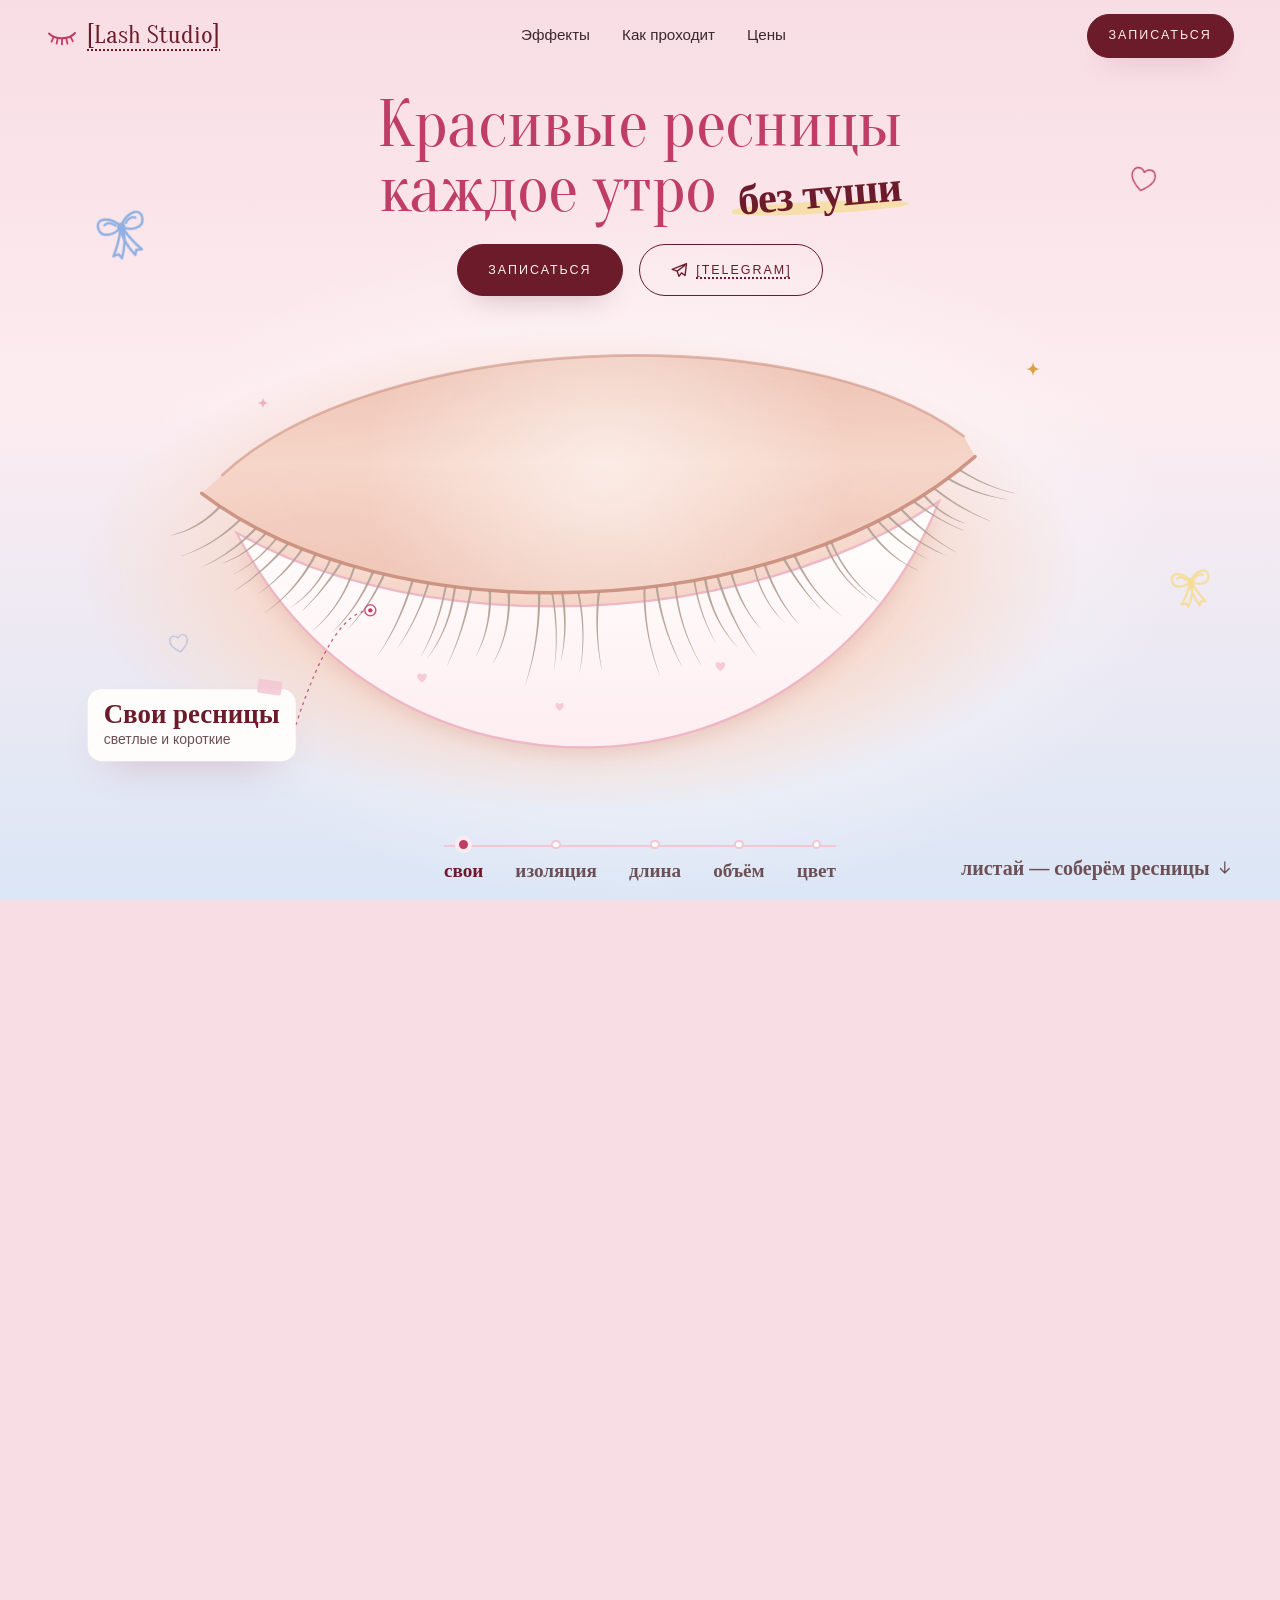
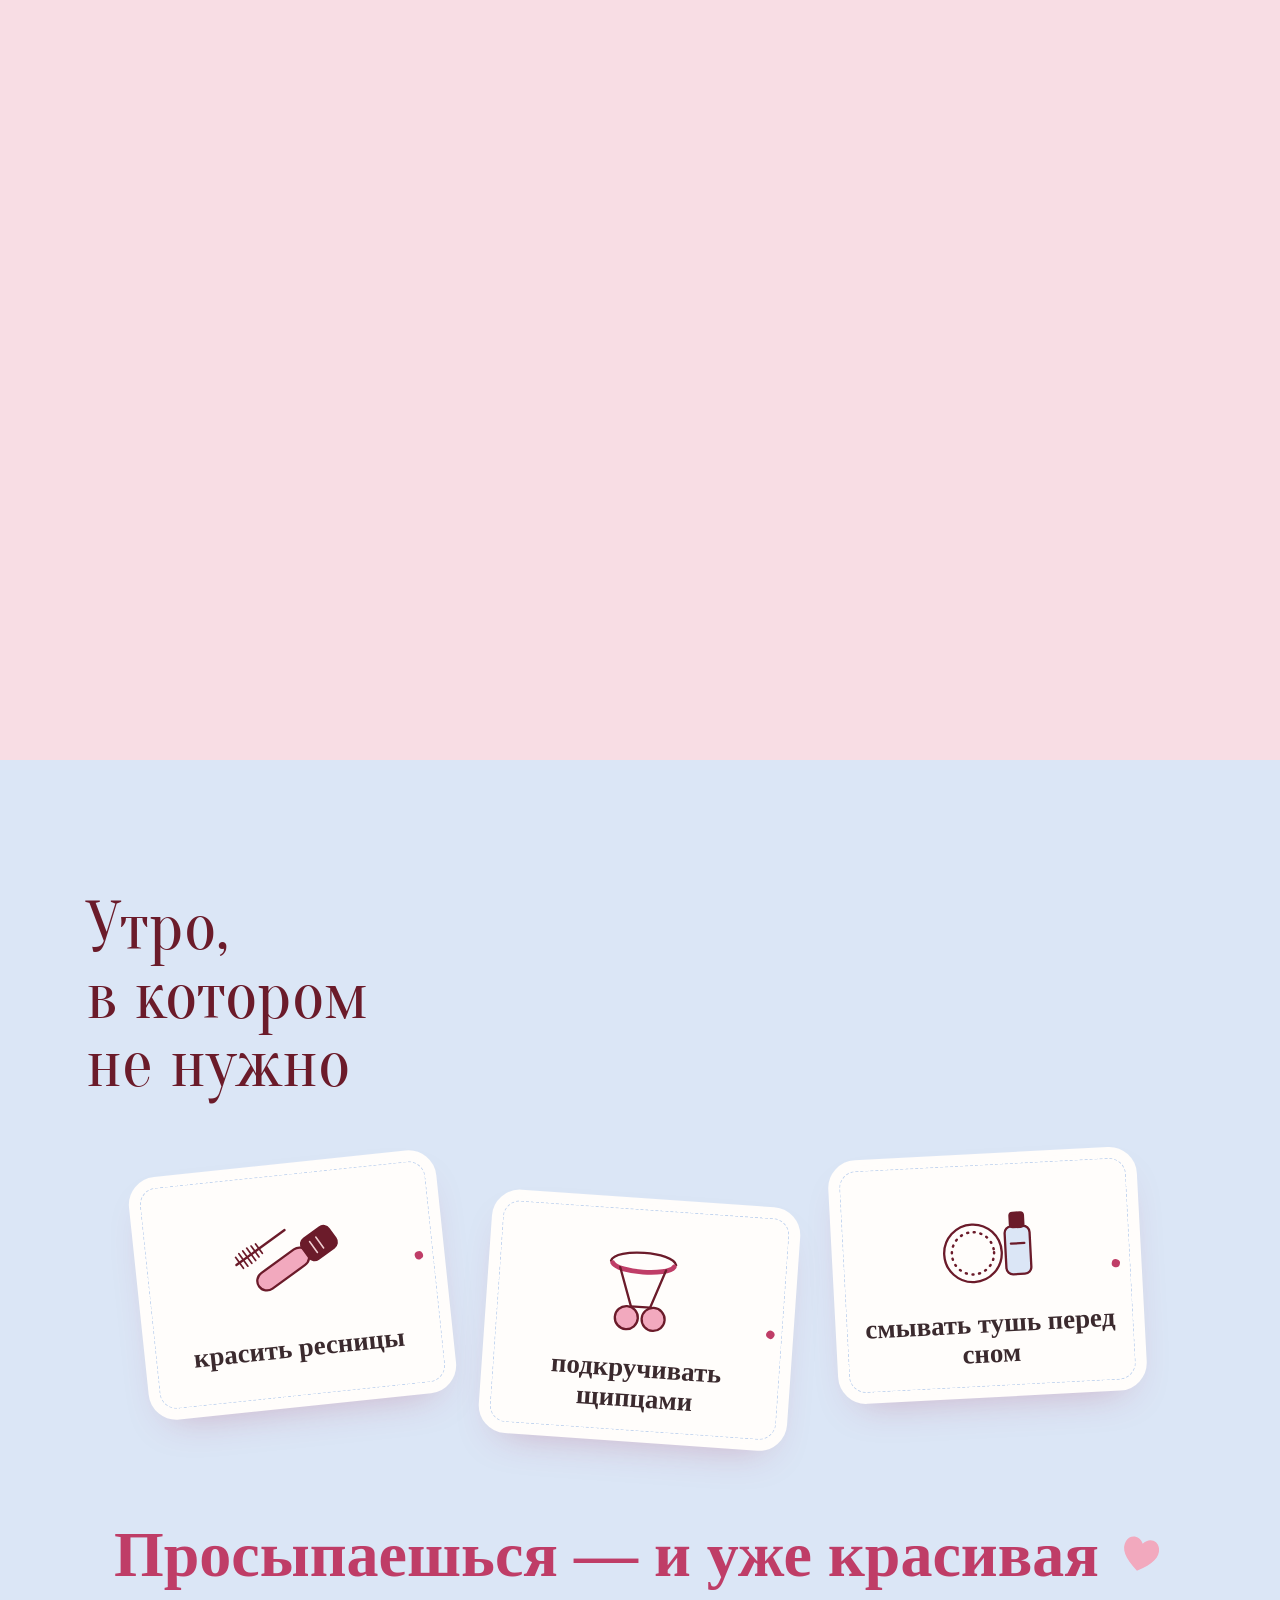
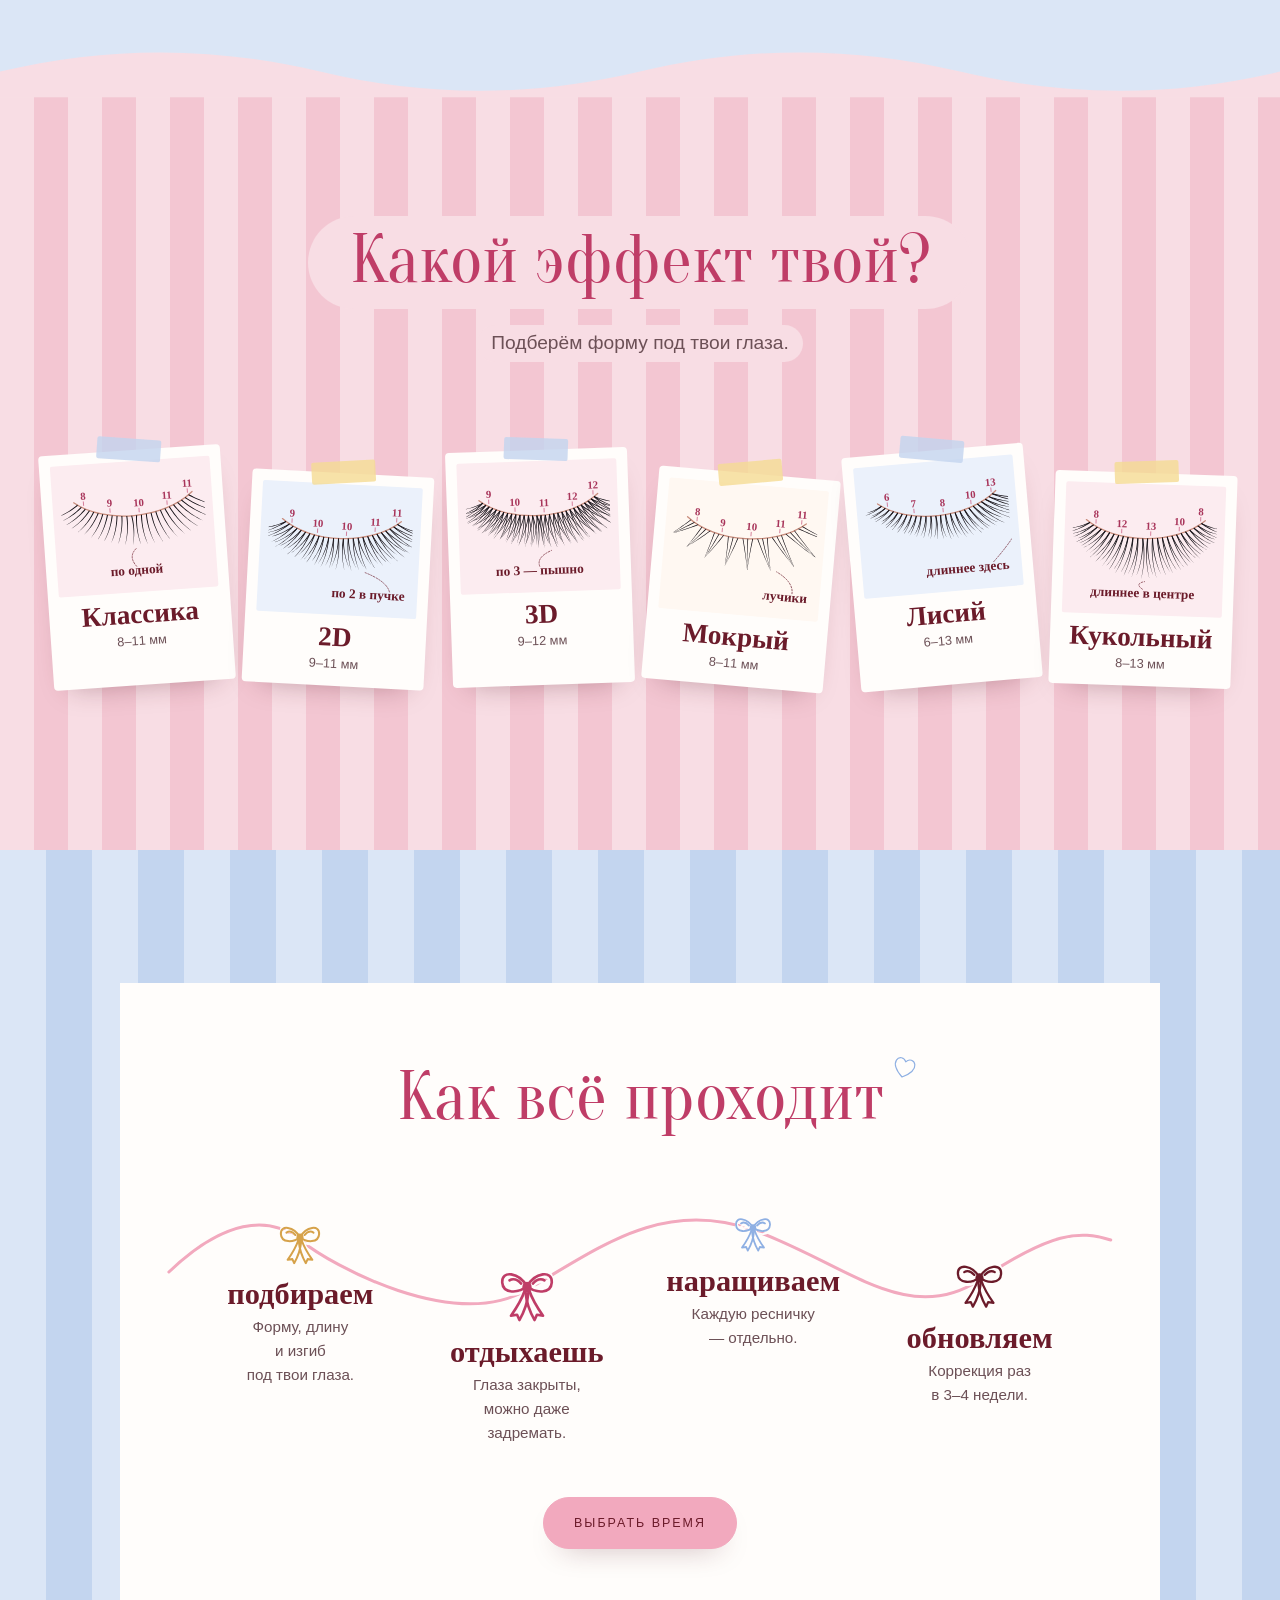
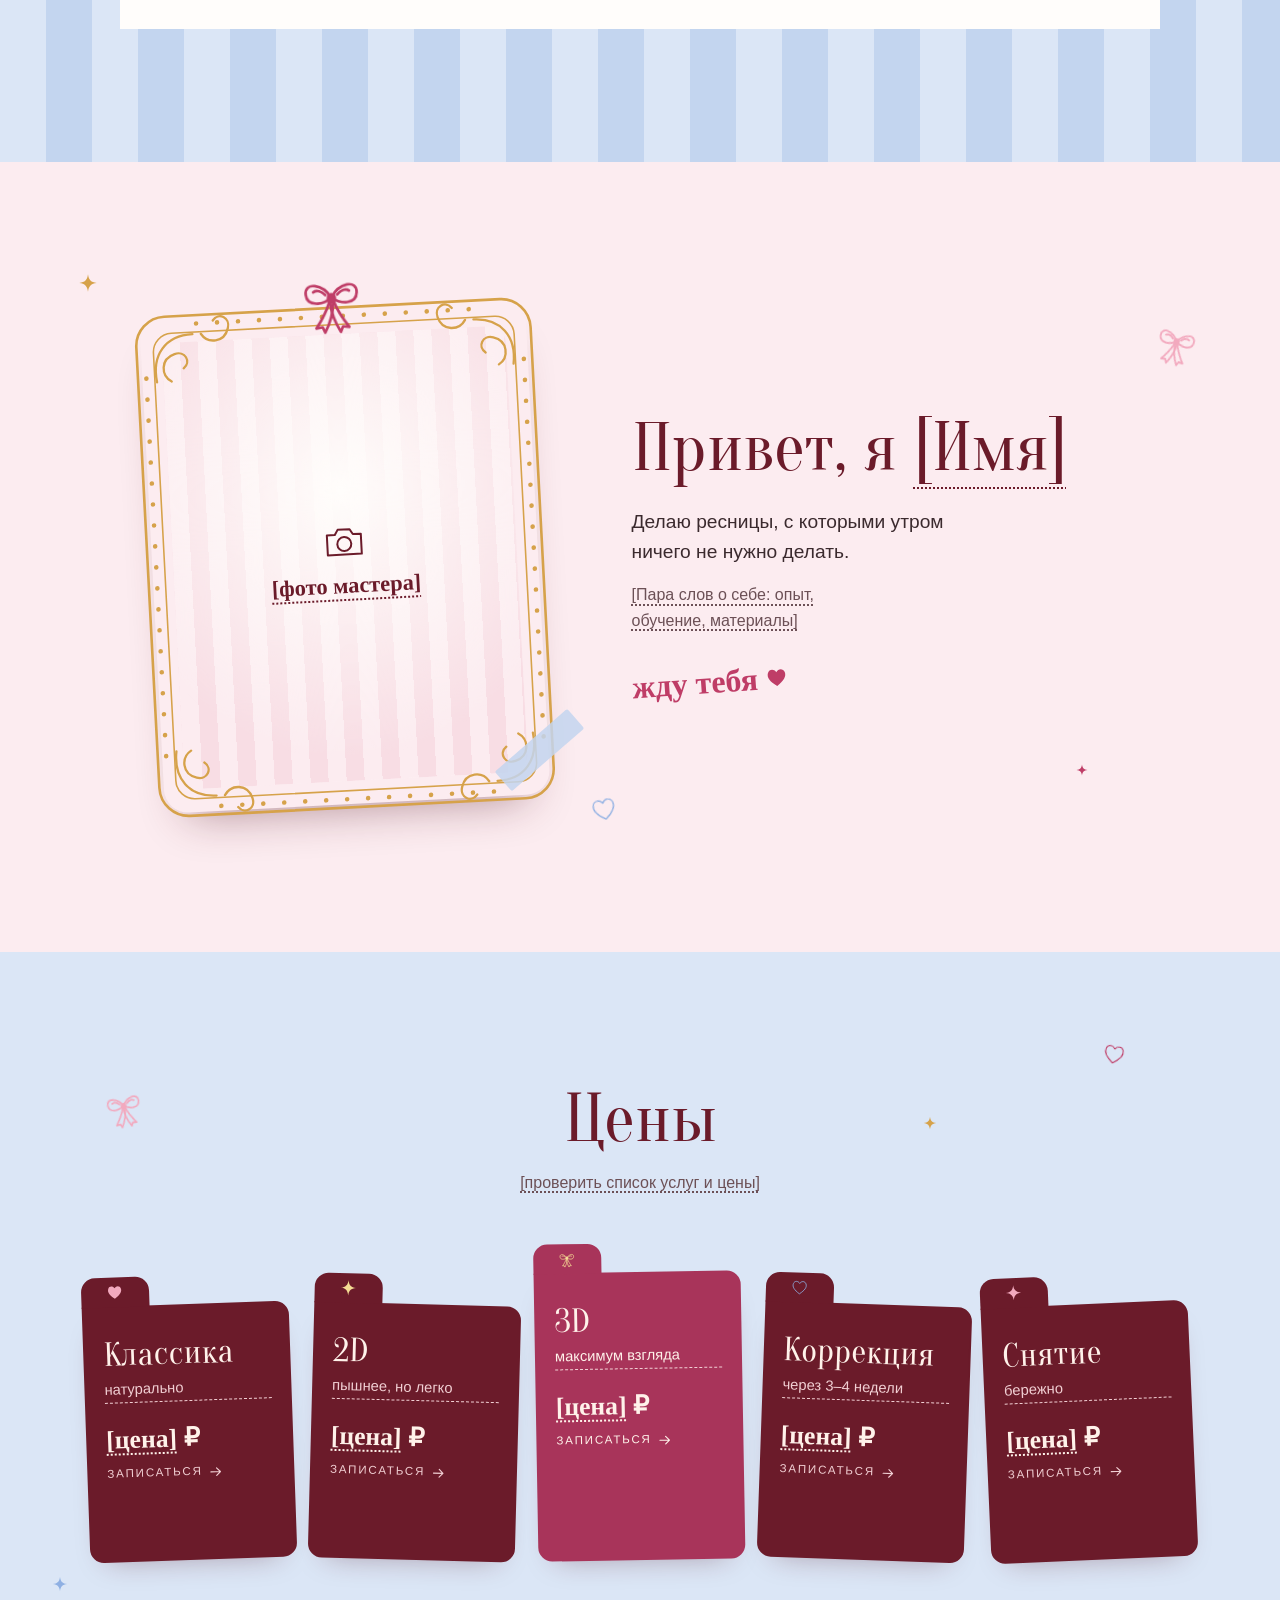
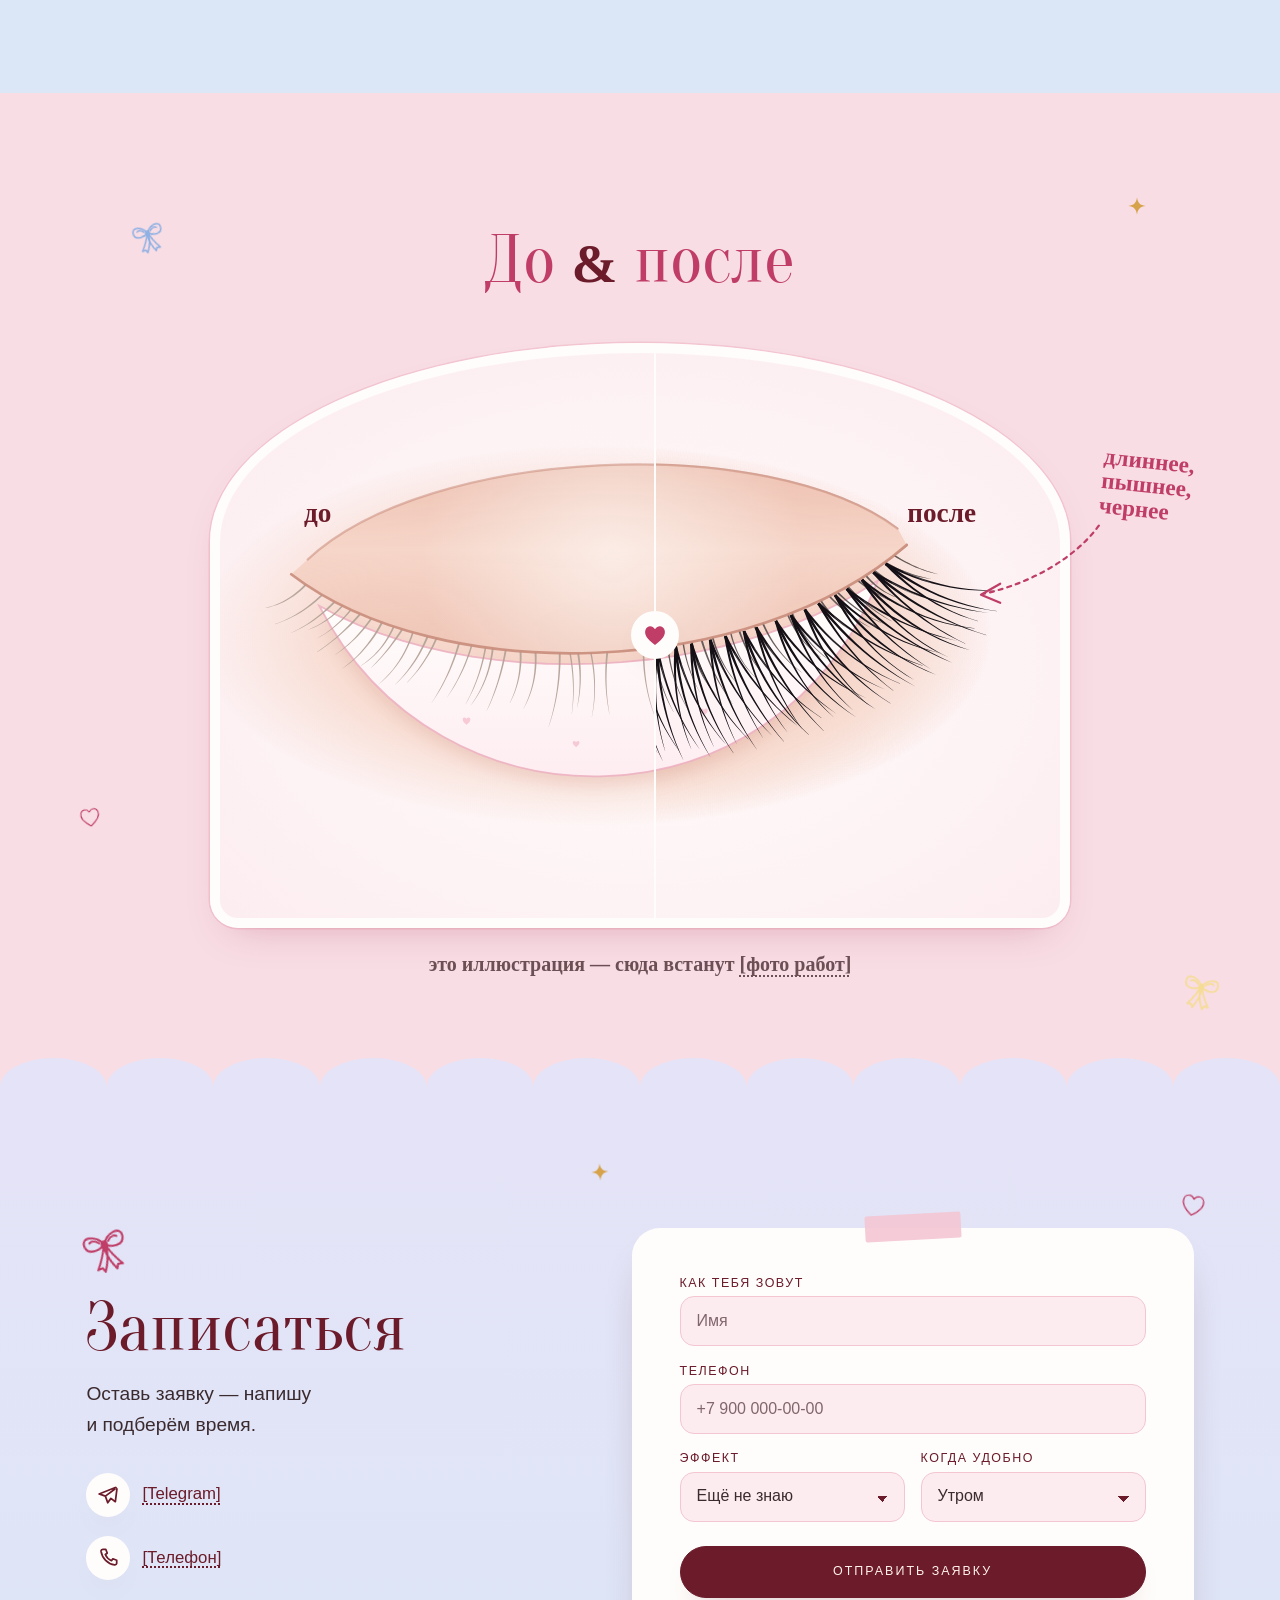
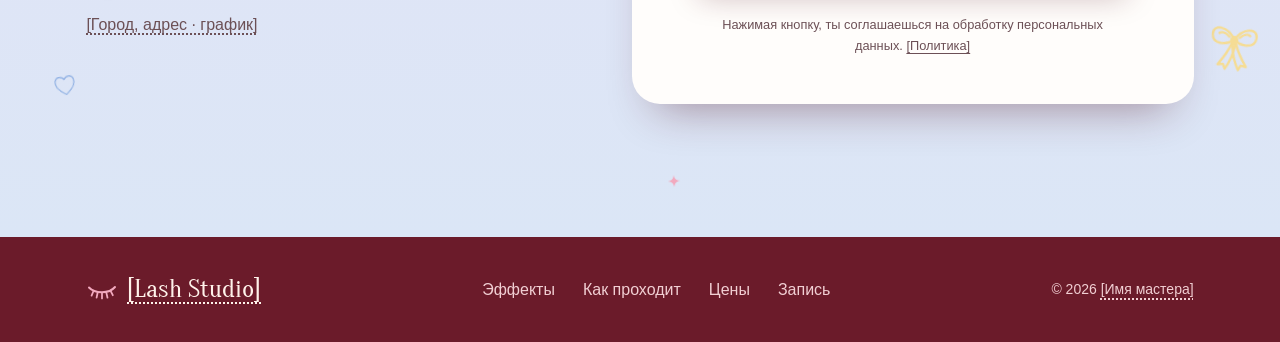
==== commit fcb90dee: "Ribbon-tied process steps on mobile, fix before/after arrow and master insert Co-Authored-By: Claude" ====
--- a/index.html
+++ b/index.html
@@ -145,6 +145,7 @@
         </h2>
         <div class="process__track">
           <svg class="ribbon" viewBox="0 0 1000 160" preserveAspectRatio="none" aria-hidden="true"><path d="M-20 92C40 40 90 34 125 60s170 92 250 50 150-92 250-60 170 98 250 50 110-50 145-40" pathLength="1"/></svg>
+          <svg class="ribbon ribbon--v" viewBox="0 0 100 400" preserveAspectRatio="none" aria-hidden="true"><path d="M50-12C38-2 30 6 30 17c0 54 40 46 40 100 0 54-40 46-40 100 0 54 40 46 40 100 0 40-14 70-22 96" pathLength="1"/></svg>
           <ol class="process__steps">
             <li class="step" style="--i:0;--c:var(--gold);--y:33px;--b:54px">
               <svg class="step__bow" aria-hidden="true"><use href="#i-bow"/></svg>
@@ -287,7 +288,7 @@
           <input class="compare__range" type="range" min="0" max="100" value="50" aria-label="Сравнить до и после">
         </div>
         <p class="compare__mark" aria-hidden="true">длиннее, пышнее, чернее
-          <svg viewBox="0 0 120 90"><path d="M8 8c40 4 74 22 92 62"/><path d="M88 62l12 10 4-15"/></svg>
+          <svg viewBox="0 0 144 96"><path d="M130 6C110 40 70 70 22 86"/><path d="M38 74 20 87l20 6"/></svg>
         </p>
         <p class="ba__note">это иллюстрация — сюда встанут <span class="stub">[фото работ]</span></p>
       </div>
--- a/css/site.css
+++ b/css/site.css
@@ -697,10 +697,27 @@
   100% { scale: 1; rotate: 0deg; }
 }
 
+.ribbon--v { display: none; }
+.ribbon--v path { stroke-dasharray: none; }
+html.js .ribbon--v { transition: clip-path 1.6s var(--ease-soft) 0.3s; clip-path: inset(0 0 0 0); }
+html.js .process:not(.is-in) .ribbon--v { clip-path: inset(0 0 100% 0); }
+html.js .process:not(.is-in) .ribbon--v path { stroke-dashoffset: 0; }
+
 @media (max-width: 760px) {
   .ribbon { display: none; }
-  .process__steps { grid-template-columns: repeat(2, minmax(0, 1fr)); row-gap: 2.25rem; }
-  .step__bow { margin-top: 0; width: 3.4rem; height: 3.4rem; }
+  .ribbon--v { display: block; height: 100%; }
+  .process__steps { grid-template-columns: 1fr; }
+  .step {
+    width: 60%;
+    height: 10rem;
+    padding: 0;
+  }
+  .step:nth-child(odd) { justify-self: start; }
+  .step:nth-child(even) { justify-self: end; }
+  .step__bow { margin-top: 0; margin-bottom: 0.2rem; width: 3.4rem; height: 3.4rem; }
+  .step__name { font-size: 1.7rem; }
+  .step__name,
+  .step p { position: relative; background: var(--paper); border-radius: 6px; }
 }
 
 /* ---------- 5. Мастер ---------- */
@@ -808,6 +825,7 @@
   .frame { justify-self: center; width: min(78vw, 340px); }
   .master__lead,
   .master__about { margin-inline: auto; }
+  .master .deco:nth-child(2) { display: none; }
 }
 
 /* ---------- 6. Цены ---------- */
@@ -925,11 +943,10 @@
   rotate: 6deg;
 }
 .compare__mark svg {
-  width: 5rem;
-  height: 4rem;
-  margin-top: 0.3rem;
-  margin-left: -1rem;
-  rotate: 30deg;
+  width: 9rem;
+  height: 6rem;
+  margin-top: 0.2rem;
+  margin-left: -8rem;
   overflow: visible;
 }
 .compare__mark path { fill: none; stroke: var(--rose); stroke-width: 2.2; stroke-linecap: round; stroke-linejoin: round; stroke-dasharray: 4 5; }
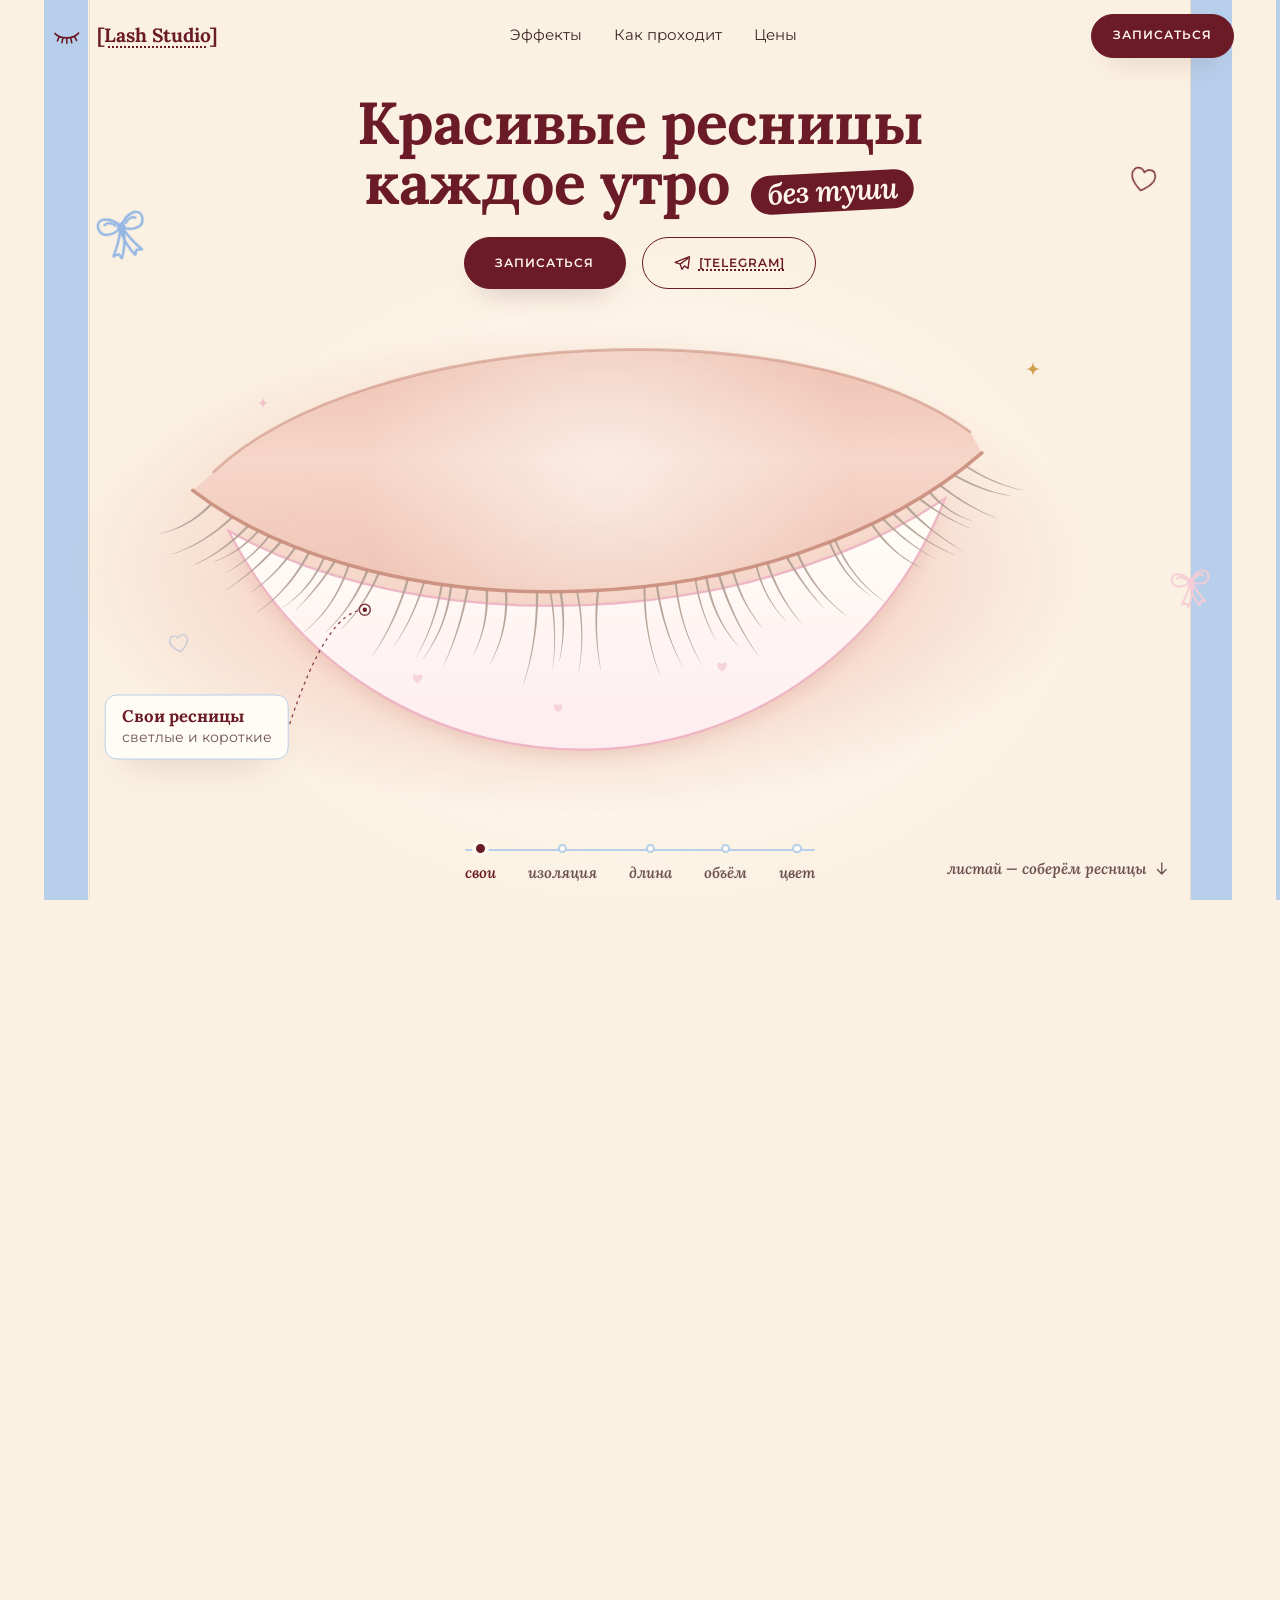
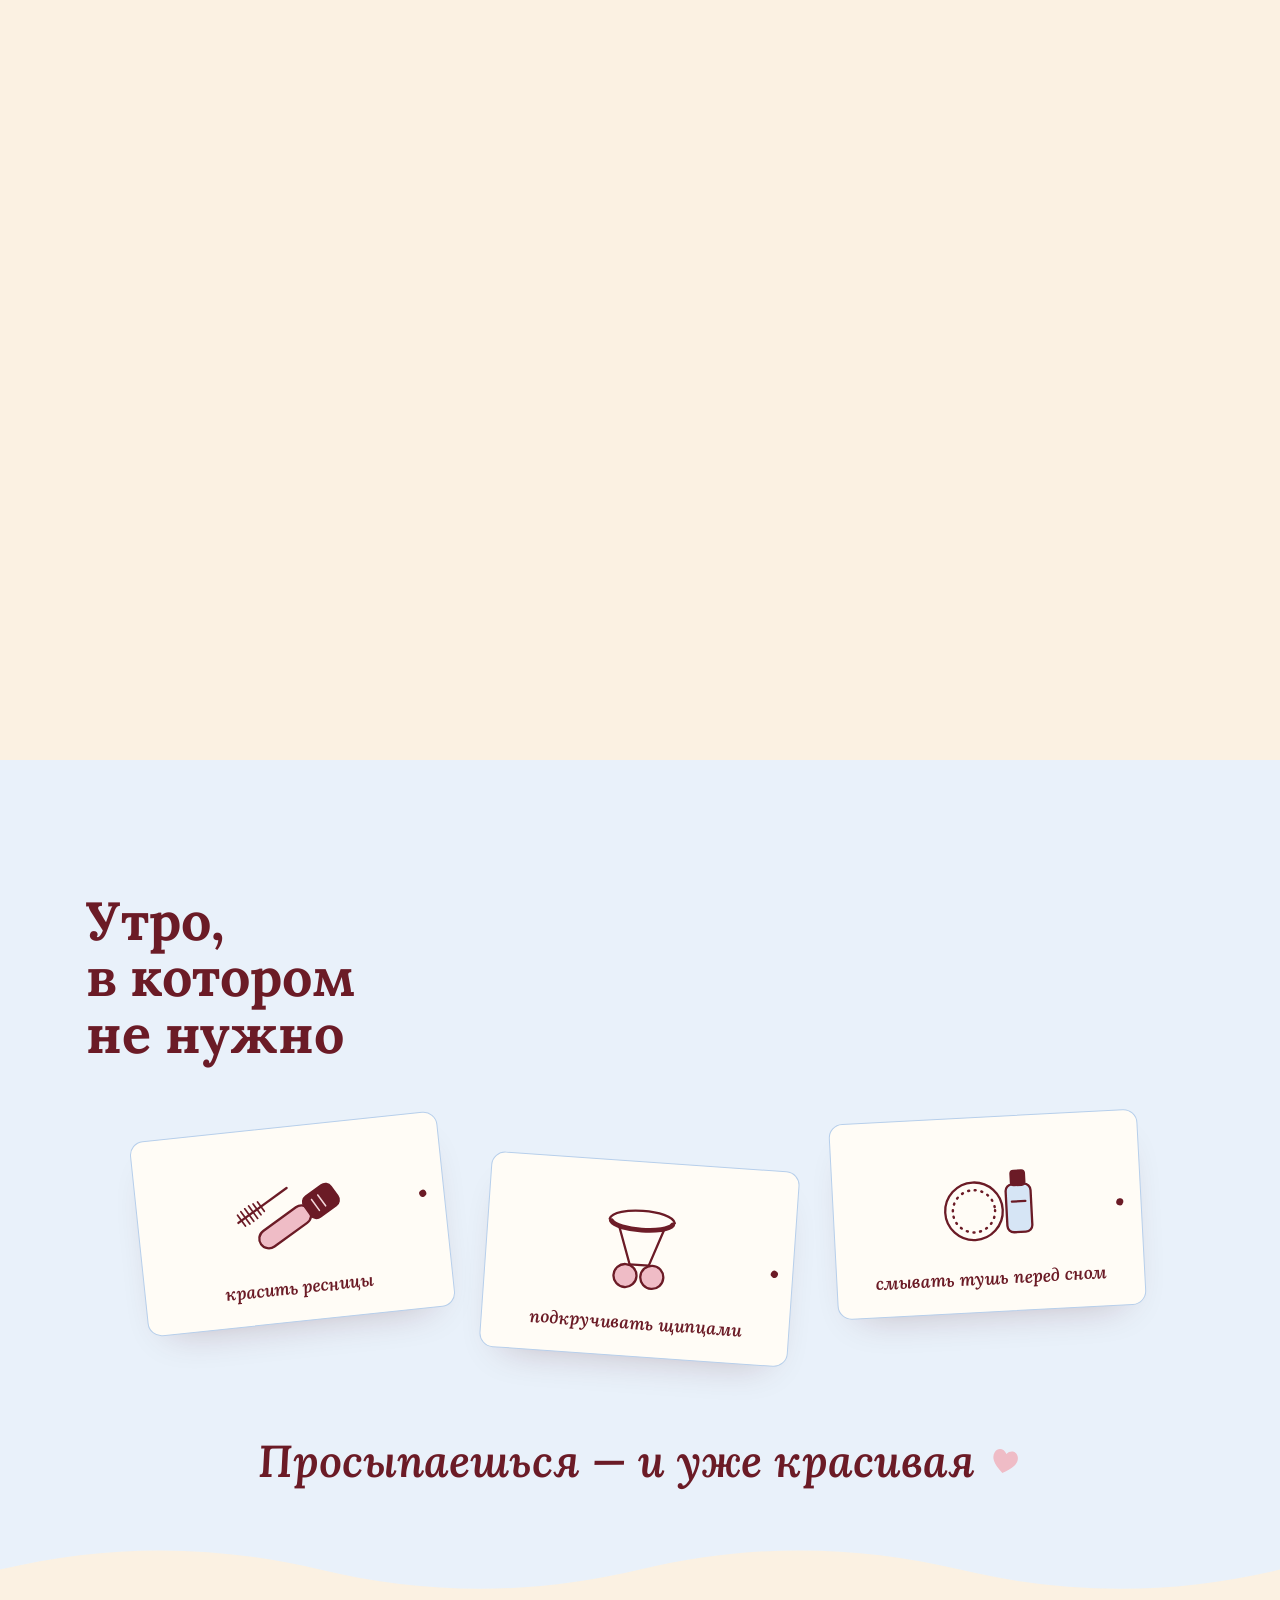
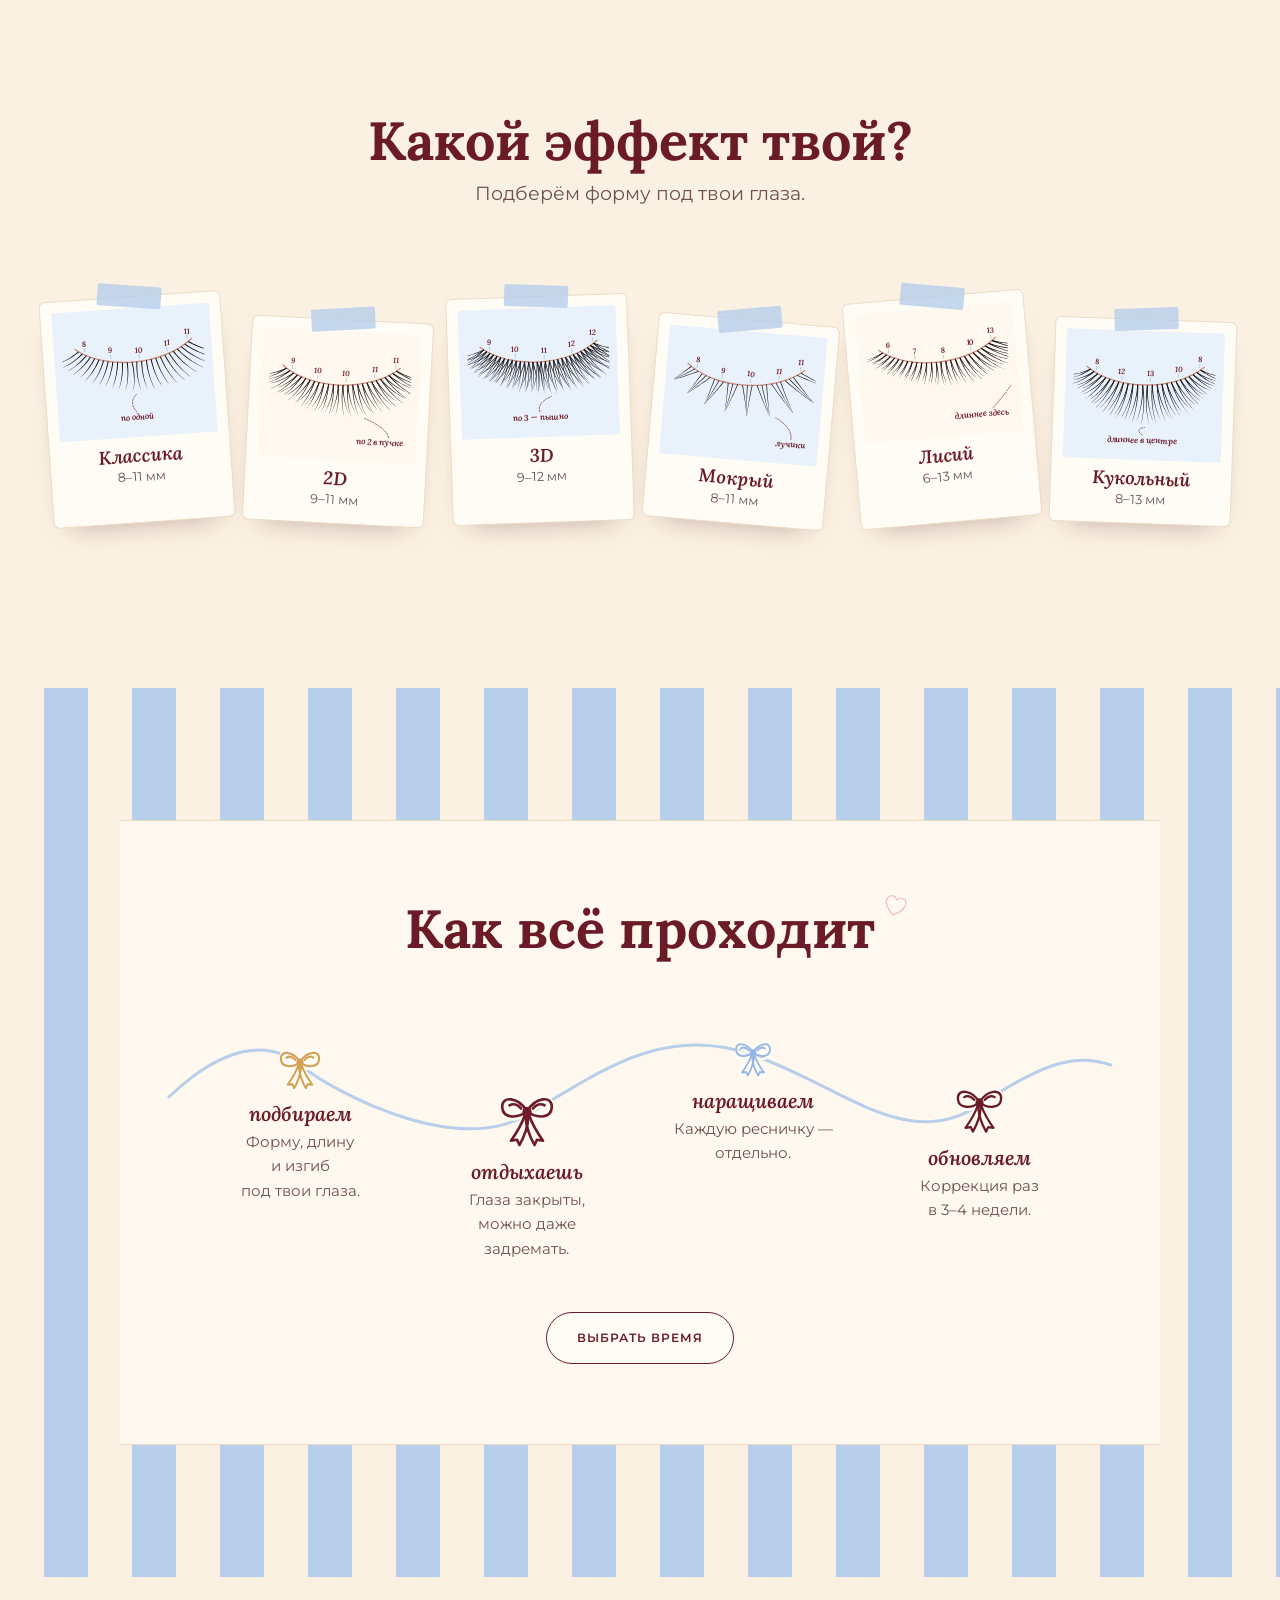
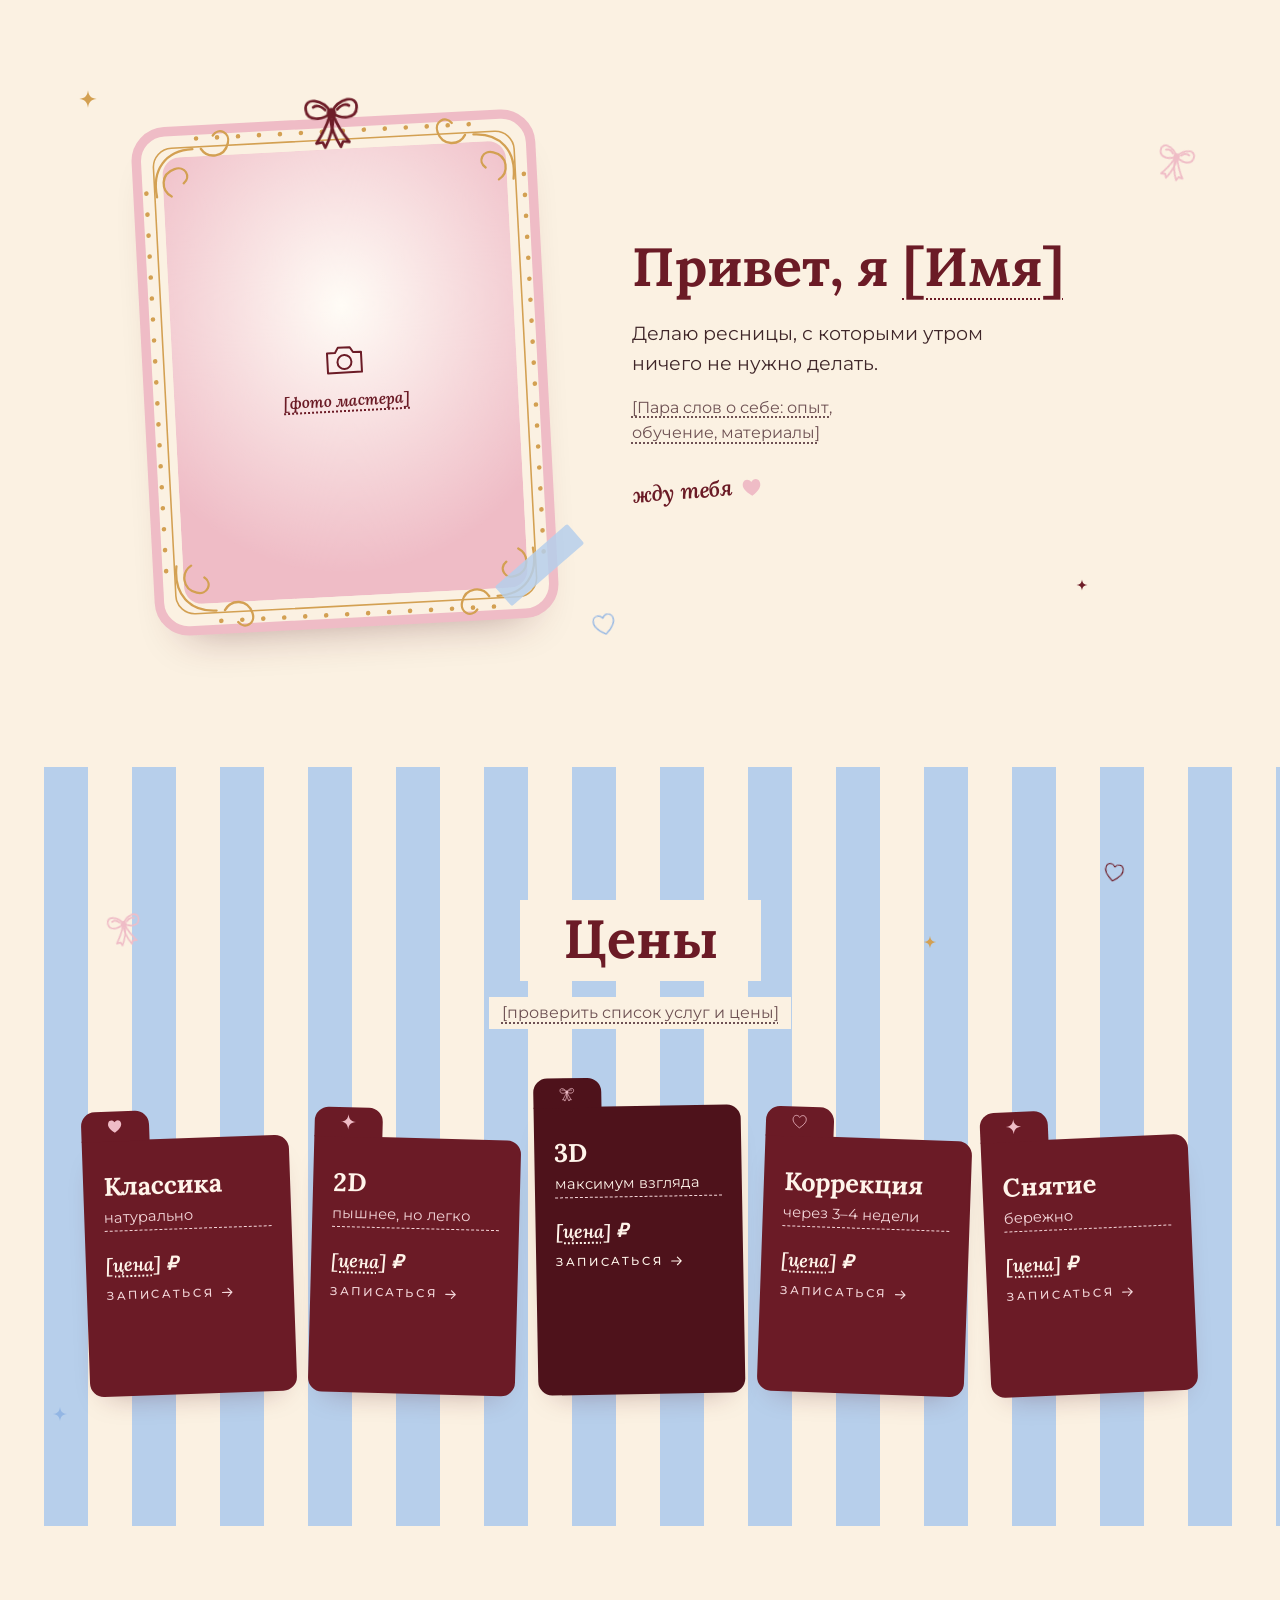
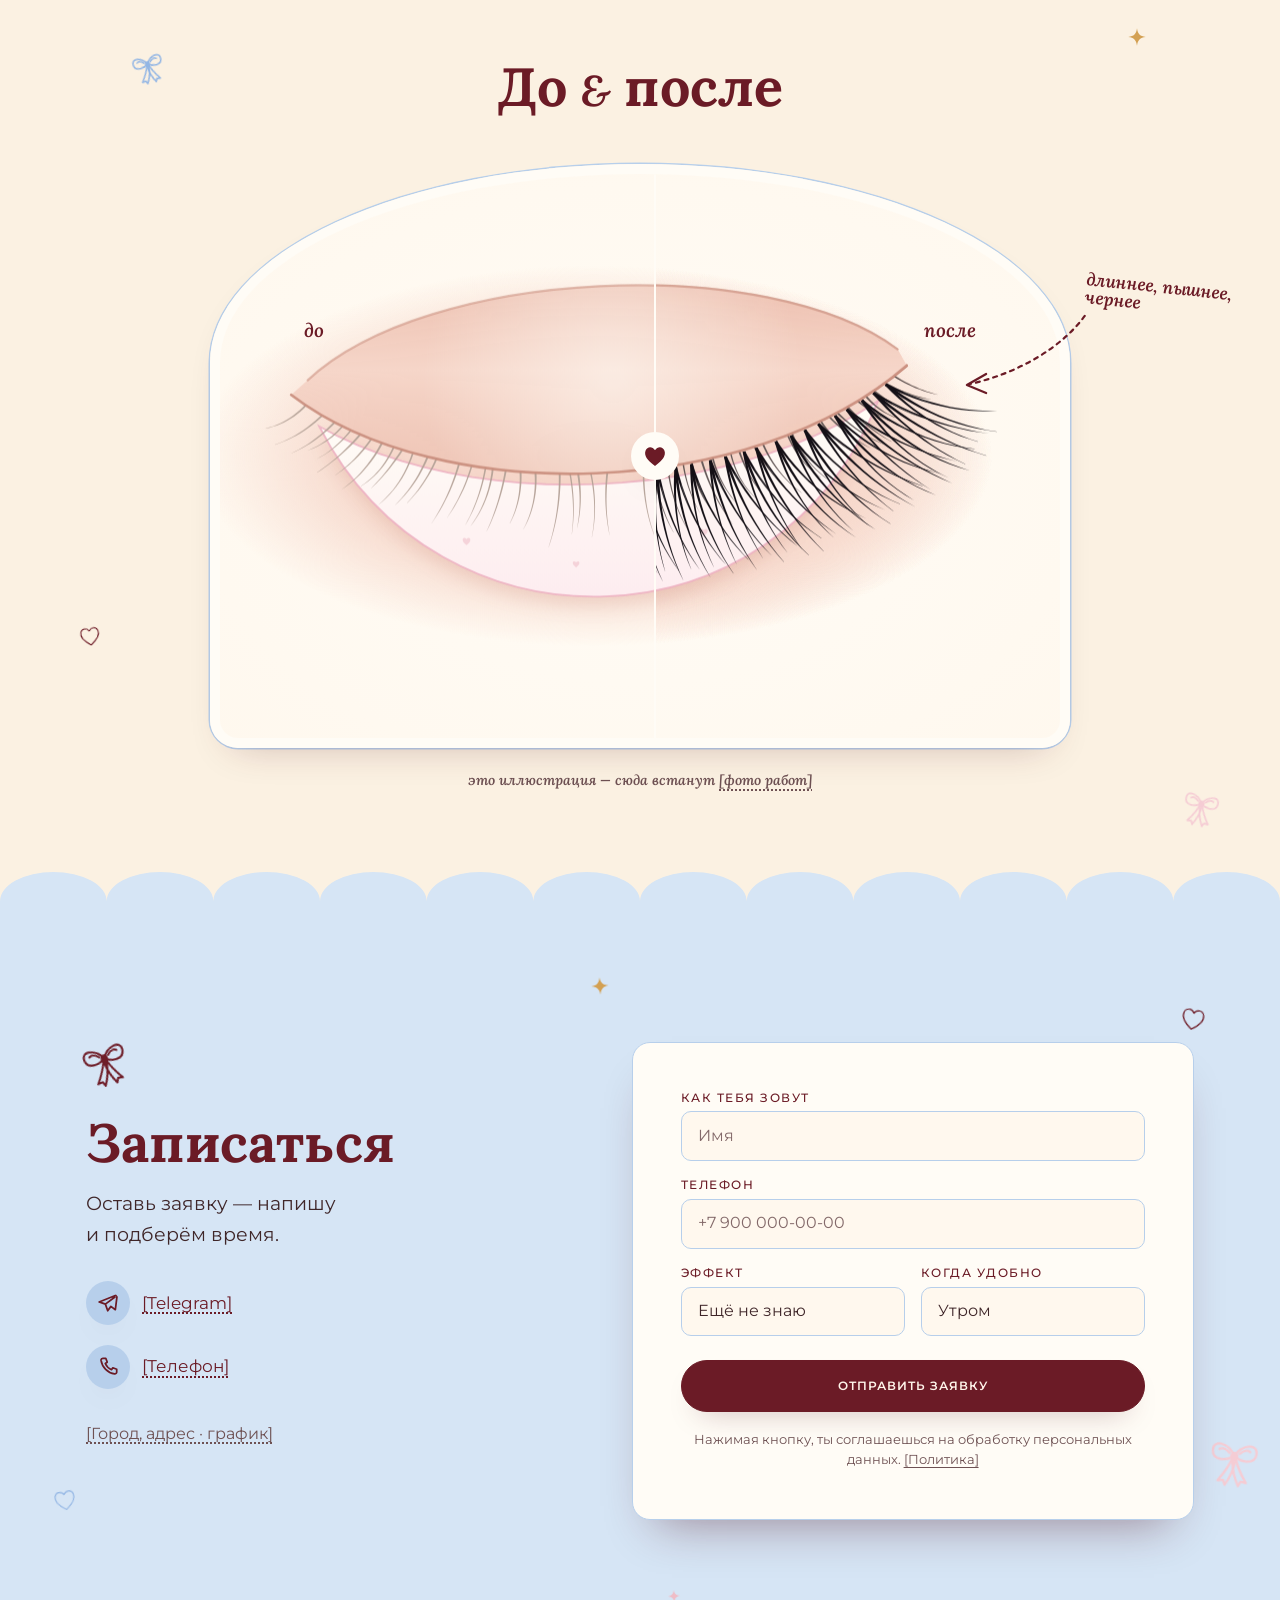
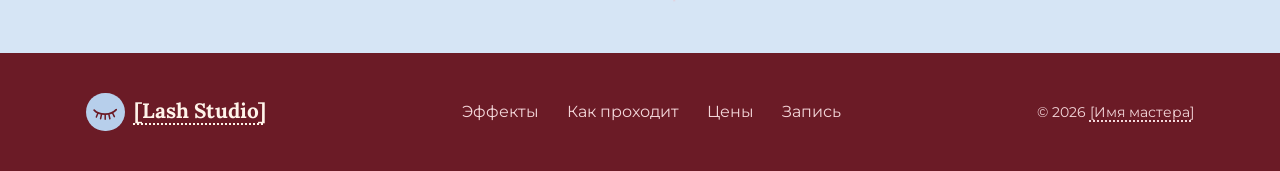
==== commit 9d1e0a1f: "Restyle landing to cream sheets on blue stripes Follow the user's second reference only: cream groun" ====
--- a/index.html
+++ b/index.html
@@ -5,9 +5,9 @@
   <meta name="viewport" content="width=device-width, initial-scale=1">
   <title>Наращивание ресниц — красивые ресницы каждое утро</title>
   <meta name="description" content="Наращивание ресниц: просыпаешься уже красивой, без туши и щипцов. Классика, 2D, 3D, мокрый, лисий и кукольный эффект. Запись онлайн.">
-  <meta name="theme-color" content="#f8dde4">
-  <link rel="preload" href="assets/fonts/oranienbaum-cyr.woff2" as="font" type="font/woff2" crossorigin>
-  <link rel="preload" href="assets/fonts/jost-cyr.woff2" as="font" type="font/woff2" crossorigin>
+  <meta name="theme-color" content="#fbf1e2">
+  <link rel="preload" href="assets/fonts/lora-cyr.woff2" as="font" type="font/woff2" crossorigin>
+  <link rel="preload" href="assets/fonts/montserrat-cyr.woff2" as="font" type="font/woff2" crossorigin>
   <link rel="stylesheet" href="css/tokens.css">
   <link rel="stylesheet" href="css/site.css">
   <script type="module" src="js/main.js"></script>
--- a/css/tokens.css
+++ b/css/tokens.css
@@ -1,76 +1,89 @@
 /* Все цвета, шрифты и отступы сайта. Литеральные цвета вне этого файла не используются. */
 
 @font-face {
-  font-family: "Oranienbaum";
-  src: url("../assets/fonts/oranienbaum-cyr.woff2") format("woff2");
-  font-display: swap;
-  unicode-range: U+0301, U+0400-045F, U+0490-0491, U+04B0-04B1, U+2116;
-}
-@font-face {
-  font-family: "Oranienbaum";
-  src: url("../assets/fonts/oranienbaum-lat.woff2") format("woff2");
-  font-display: swap;
-  unicode-range: U+0000-00FF, U+0131, U+0152-0153, U+02BB-02BC, U+02C6, U+02DA, U+02DC, U+0304, U+0308, U+0329, U+2000-206F, U+20AC, U+2122, U+2191, U+2193, U+2212, U+2215, U+FEFF, U+FFFD;
-}
-@font-face {
-  font-family: "Jost";
-  src: url("../assets/fonts/jost-cyr.woff2") format("woff2");
-  font-weight: 300 600;
-  font-display: swap;
-  unicode-range: U+0301, U+0400-045F, U+0490-0491, U+04B0-04B1, U+2116;
-}
-@font-face {
-  font-family: "Jost";
-  src: url("../assets/fonts/jost-lat.woff2") format("woff2");
-  font-weight: 300 600;
-  font-display: swap;
-  unicode-range: U+0000-00FF, U+0131, U+0152-0153, U+02BB-02BC, U+02C6, U+02DA, U+02DC, U+0304, U+0308, U+0329, U+2000-206F, U+20AC, U+2122, U+2191, U+2193, U+2212, U+2215, U+FEFF, U+FFFD;
-}
-@font-face {
-  font-family: "Caveat";
-  src: url("../assets/fonts/caveat-cyr.woff2") format("woff2");
+  font-family: "Lora";
+  src: url("../assets/fonts/lora-cyr.woff2") format("woff2");
+  font-style: normal;
   font-weight: 400 700;
   font-display: swap;
   unicode-range: U+0301, U+0400-045F, U+0490-0491, U+04B0-04B1, U+2116;
 }
+
 @font-face {
-  font-family: "Caveat";
-  src: url("../assets/fonts/caveat-lat.woff2") format("woff2");
+  font-family: "Lora";
+  src: url("../assets/fonts/lora-lat.woff2") format("woff2");
+  font-style: normal;
   font-weight: 400 700;
+  font-display: swap;
+  unicode-range: U+0000-00FF, U+0131, U+0152-0153, U+02BB-02BC, U+02C6, U+02DA, U+02DC, U+0304, U+0308, U+0329, U+2000-206F, U+20AC, U+2122, U+2191, U+2193, U+2212, U+2215, U+FEFF, U+FFFD;
+}
+
+@font-face {
+  font-family: "Lora";
+  src: url("../assets/fonts/lora-it-cyr.woff2") format("woff2");
+  font-style: italic;
+  font-weight: 400 700;
+  font-display: swap;
+  unicode-range: U+0301, U+0400-045F, U+0490-0491, U+04B0-04B1, U+2116;
+}
+
+@font-face {
+  font-family: "Lora";
+  src: url("../assets/fonts/lora-it-lat.woff2") format("woff2");
+  font-style: italic;
+  font-weight: 400 700;
+  font-display: swap;
+  unicode-range: U+0000-00FF, U+0131, U+0152-0153, U+02BB-02BC, U+02C6, U+02DA, U+02DC, U+0304, U+0308, U+0329, U+2000-206F, U+20AC, U+2122, U+2191, U+2193, U+2212, U+2215, U+FEFF, U+FFFD;
+}
+
+@font-face {
+  font-family: "Montserrat";
+  src: url("../assets/fonts/montserrat-cyr.woff2") format("woff2");
+  font-style: normal;
+  font-weight: 300 700;
+  font-display: swap;
+  unicode-range: U+0301, U+0400-045F, U+0490-0491, U+04B0-04B1, U+2116;
+}
+
+@font-face {
+  font-family: "Montserrat";
+  src: url("../assets/fonts/montserrat-lat.woff2") format("woff2");
+  font-style: normal;
+  font-weight: 300 700;
   font-display: swap;
   unicode-range: U+0000-00FF, U+0131, U+0152-0153, U+02BB-02BC, U+02C6, U+02DA, U+02DC, U+0304, U+0308, U+0329, U+2000-206F, U+20AC, U+2122, U+2191, U+2193, U+2212, U+2215, U+FEFF, U+FFFD;
 }
 
 :root {
   /* Поля (розово-голубая основа) */
-  --blush: #f8dde4;
-  --blush-light: #fcecf0;
-  --powder: #dbe6f6;
-  --powder-light: #ebf1fb;
-  --lilac: #e5e3f7;
-  --cream: #fff8f2;
-  --paper: #fffdfb;
+  --blush: #fbf1e2;
+  --blush-light: #fff8ee;
+  --powder: #d6e5f5;
+  --powder-light: #e9f1fa;
+  --lilac: #e9f1fa;
+  --cream: #fff8ee;
+  --paper: #fffcf6;
 
   /* Полосы */
-  --stripe-pink: #f3c6d2;
-  --stripe-blue: #c3d5ef;
+  --stripe-pink: #ecdcc4;
+  --stripe-blue: #b7cfeb;
 
   /* Акценты */
-  --rose: #bf3d67;
-  --rose-deep: #a8345a;
-  --rose-soft: #f2a9be;
-  --wine: #6b1b2a;
-  --wine-deep: #4f111e;
-  --gold: #d6a24a;
+  --rose: #6e1d28;
+  --rose-deep: #5c1620;
+  --rose-soft: #efbcc6;
+  --wine: #6b1b26;
+  --wine-deep: #4e121b;
+  --gold: #d3a052;
   --gold-light: #efd29a;
-  --butter: #f5dc94;
-  --sky: #8fb0e3;
+  --butter: #f5ccd4;
+  --sky: #93b6e4;
 
   /* Текст */
-  --ink: #3b2a2e;
-  --ink-soft: #6c5056;
-  --on-wine: #fff2ea;
-  --on-wine-soft: #f1cfd3;
+  --ink: #3f2629;
+  --ink-soft: #6e5153;
+  --on-wine: #fff4ea;
+  --on-wine-soft: #f3d6d9;
 
   /* Иллюстрация глаза */
   --skin: #f6d6c9;
@@ -82,24 +95,24 @@
   --lash-dark: #141016;
 
   /* Тени */
-  --shadow-soft: 0 18px 40px -22px rgb(168 52 90 / 0.35);
+  --shadow-soft: 0 18px 40px -24px rgb(78 18 27 / 0.3);
   --shadow-card: 0 14px 30px -18px rgb(79 17 30 / 0.4);
   --shadow-lift: 0 26px 46px -24px rgb(79 17 30 / 0.45);
 
   /* Шрифты */
-  --font-display: "Oranienbaum", "Times New Roman", serif;
-  --font-body: "Jost", "Helvetica Neue", Arial, sans-serif;
-  --font-hand: "Caveat", "Segoe Print", cursive;
+  --font-display: "Lora", Georgia, serif;
+  --font-body: "Montserrat", "Helvetica Neue", Arial, sans-serif;
+  --font-hand: "Lora", Georgia, serif;
 
   /* Шкала */
   --fs-display: clamp(3rem, 2rem + 4.6vw, 6rem);
-  --fs-h2: clamp(2.6rem, 1.9rem + 3vw, 4.5rem);
+  --fs-h2: clamp(2.1rem, 1.6rem + 2.2vw, 3.4rem);
   --fs-h3: clamp(1.6rem, 1.3rem + 1vw, 2.1rem);
   --fs-lead: clamp(1.05rem, 1rem + 0.3vw, 1.2rem);
   --fs-body: 1rem;
   --fs-small: 0.875rem;
   --fs-label: 0.78rem;
-  --fs-hand: clamp(1.35rem, 1.2rem + 0.6vw, 1.7rem);
+  --fs-hand: clamp(1.05rem, 1rem + 0.3vw, 1.2rem);
 
   /* Отступы (база 8) */
   --s-1: 0.25rem;
--- a/css/site.css
+++ b/css/site.css
@@ -141,7 +141,7 @@
   display: inline-flex;
   align-items: center;
   gap: 0.55rem;
-  font: 400 1.55rem / 1 var(--font-display);
+  font: 700 1.2rem / 1 var(--font-display);
   color: var(--wine);
   text-decoration: none;
 }
@@ -283,7 +283,7 @@
 }
 .callout.is-on { scale: 1; }
 .callout b {
-  font: 600 var(--fs-hand) / 1.05 var(--font-hand);
+  font: italic 600 var(--fs-hand) / 1.15 var(--font-hand);
   color: var(--wine);
 }
 .callout::before {
@@ -307,7 +307,7 @@
   justify-content: center;
   gap: clamp(1rem, 2.5vw, 2.5rem);
   padding-top: 1rem;
-  font: 600 1.2rem / 1 var(--font-hand);
+  font: italic 600 0.84rem / 1 var(--font-hand);
   color: var(--ink-soft);
 }
 .hero__steps::before,
@@ -352,7 +352,7 @@
   display: inline-flex;
   align-items: center;
   gap: 0.4rem;
-  font: 600 1.25rem / 1 var(--font-hand);
+  font: italic 600 0.88rem / 1 var(--font-hand);
   color: var(--ink-soft);
   transition: opacity 0.4s;
 }
@@ -407,7 +407,7 @@
 }
 .habits__inner { --p: 0; }
 .habits__title {
-  font: 400 var(--fs-h2) / 1 var(--font-display);
+  font: 700 var(--fs-h2) / 1.05 var(--font-display);
   color: var(--wine);
   max-width: 11ch;
 }
@@ -435,7 +435,7 @@
 }
 .sticker__art { width: clamp(84px, 9vw, 120px); height: clamp(84px, 9vw, 120px); }
 .sticker__label {
-  font: 600 var(--fs-hand) / 1.1 var(--font-hand);
+  font: italic 600 var(--fs-hand) / 1.2 var(--font-hand);
   color: var(--ink);
   text-align: center;
 }
@@ -463,7 +463,7 @@
 .habits__punch {
   margin-top: clamp(3.5rem, 7vw, 6rem);
   text-align: center;
-  font: 600 clamp(2.2rem, 1.6rem + 3vw, 4rem) / 1.05 var(--font-hand);
+  font: italic 700 clamp(1.7rem, 1.3rem + 2vw, 2.8rem) / 1.1 var(--font-hand);
   color: var(--rose);
 }
 html.js .habits__punch {
@@ -506,7 +506,7 @@
   padding: 0.15em 0.6em 0.2em;
   background: var(--blush);
   border-radius: var(--radius-pill);
-  font: 400 var(--fs-h2) / 1 var(--font-display);
+  font: 700 var(--fs-h2) / 1.05 var(--font-display);
   color: var(--rose);
 }
 .effects__lead {
@@ -569,7 +569,7 @@
 .polaroid__cap {
   display: grid;
   padding: 0.55rem 0.2rem 0.45rem;
-  font: 600 1.7rem / 1 var(--font-hand);
+  font: italic 600 1.19rem / 1 var(--font-hand);
   color: var(--wine);
 }
 .polaroid__cap small {
@@ -624,7 +624,7 @@
 .process__title {
   position: relative;
   display: inline-block;
-  font: 400 var(--fs-h2) / 1 var(--font-display);
+  font: 700 var(--fs-h2) / 1.05 var(--font-display);
   color: var(--rose);
 }
 .process__heart {
@@ -680,7 +680,7 @@
   filter: drop-shadow(0 3px 0 var(--paper)) drop-shadow(0 -3px 0 var(--paper));
 }
 .step__name {
-  font: 600 1.9rem / 1 var(--font-hand);
+  font: italic 600 1.33rem / 1 var(--font-hand);
   color: var(--wine);
 }
 .step p { font-size: 0.95rem; color: var(--ink-soft); max-width: 16ch; }
@@ -757,7 +757,7 @@
     radial-gradient(70% 60% at 50% 35%, var(--paper), transparent),
     repeating-linear-gradient(90deg, var(--blush-light) 0 18px, var(--blush) 18px 36px);
   color: var(--wine);
-  font: 600 1.4rem / 1 var(--font-hand);
+  font: italic 600 0.98rem / 1 var(--font-hand);
 }
 .frame__photo svg { width: 3rem; height: 3rem; }
 .frame__border {
@@ -795,7 +795,7 @@
   color: var(--rose);
 }
 .master__title {
-  font: 400 var(--fs-h2) / 1 var(--font-display);
+  font: 700 var(--fs-h2) / 1.05 var(--font-display);
   color: var(--wine);
 }
 .master__lead {
@@ -814,7 +814,7 @@
   align-items: center;
   gap: 0.4rem;
   margin-top: var(--s-5);
-  font: 600 2rem / 1 var(--font-hand);
+  font: italic 600 1.4rem / 1 var(--font-hand);
   color: var(--rose);
   rotate: -4deg;
 }
@@ -836,7 +836,7 @@
   overflow: hidden;
 }
 .prices__title {
-  font: 400 var(--fs-h2) / 1 var(--font-display);
+  font: 700 var(--fs-h2) / 1.05 var(--font-display);
   color: var(--wine);
   text-align: center;
 }
@@ -886,12 +886,12 @@
 .folder--hit .folder__link { min-height: 18rem; background: var(--rose-deep); }
 .folder--hit .folder__hint,
 .folder--hit .folder__go { color: var(--on-wine); }
-.folder__name { font: 400 clamp(1.8rem, 1.3rem + 1vw, 2.3rem) / 1 var(--font-display); overflow-wrap: anywhere; }
+.folder__name { font: 700 clamp(1.3rem, 0.95rem + 0.8vw, 1.65rem) / 1.1 var(--font-display); overflow-wrap: normal; }
 .folder__hint { margin-top: 0.4rem; font-size: 0.92rem; color: var(--on-wine-soft); }
 .folder__price {
   margin-top: auto;
   padding-top: 1.5rem;
-  font: 600 1.6rem / 1 var(--font-hand);
+  font: italic 600 1.12rem / 1 var(--font-hand);
   border-top: 1px dashed var(--on-wine-soft);
 }
 .folder__go {
@@ -936,8 +936,8 @@
   top: 30%;
   display: grid;
   justify-items: start;
-  width: 9rem;
-  font: 600 1.45rem / 1.05 var(--font-hand);
+  width: 10rem;
+  font: italic 600 1.08rem / 1.05 var(--font-hand);
   color: var(--rose);
   text-align: left;
   rotate: 6deg;
@@ -954,10 +954,10 @@
 @media (max-width: 1180px) { .compare__mark { display: none; } }
 .ba__inner { display: grid; justify-items: center; text-align: center; }
 .ba__title {
-  font: 400 var(--fs-h2) / 1 var(--font-display);
+  font: 700 var(--fs-h2) / 1.05 var(--font-display);
   color: var(--rose);
 }
-.ba__amp { font-family: var(--font-hand); font-weight: 600; color: var(--wine); font-size: 0.8em; }
+.ba__amp { font-family: var(--font-hand); font-style: italic; font-weight: 600; color: var(--wine); font-size: 0.8em; }
 .compare {
   position: relative;
   width: min(100%, 860px);
@@ -980,7 +980,7 @@
 .compare__tag {
   position: absolute;
   top: 26%;
-  font: 600 1.7rem / 1 var(--font-hand);
+  font: italic 600 1.19rem / 1 var(--font-hand);
   color: var(--wine);
   pointer-events: none;
 }
@@ -1022,7 +1022,7 @@
 .compare:has(.compare__range:focus-visible) { outline: 2px solid var(--rose); outline-offset: 4px; }
 .ba__note {
   margin-top: var(--s-4);
-  font: 600 1.25rem / 1.2 var(--font-hand);
+  font: italic 600 0.88rem / 1.2 var(--font-hand);
   color: var(--ink-soft);
 }
 
@@ -1049,7 +1049,7 @@
   gap: clamp(2rem, 6vw, 6rem);
   align-items: center;
 }
-.booking__title { font: 400 var(--fs-h2) / 1 var(--font-display); color: var(--wine); }
+.booking__title { font: 700 var(--fs-h2) / 1.05 var(--font-display); color: var(--wine); }
 .booking__lead { margin-top: var(--s-3); font-size: var(--fs-lead); max-width: 26ch; }
 .booking__alt { display: grid; gap: 0.75rem; margin-top: var(--s-5); }
 .contact {
@@ -1165,7 +1165,7 @@
   outline: none;
 }
 .form__done svg { width: 4.5rem; height: 4.5rem; color: var(--rose); animation: tie 0.9s var(--ease-out) both; }
-.form__done-title { font: 400 2.4rem / 1 var(--font-display); color: var(--wine); }
+.form__done-title { font: 700 2rem / 1.05 var(--font-display); color: var(--wine); }
 
 @media (max-width: 860px) {
   .booking__inner { grid-template-columns: 1fr; }
@@ -1194,7 +1194,7 @@
   display: inline-flex;
   align-items: center;
   gap: 0.55rem;
-  font: 400 1.6rem / 1 var(--font-display);
+  font: 700 1.3rem / 1 var(--font-display);
   text-decoration: none;
 }
 .footer__logo svg { width: 2rem; height: 1.5rem; color: var(--rose-soft); }
@@ -1220,6 +1220,159 @@
 /* ---------- Схемы эффектов: зоны и пометки ---------- */
 
 .polaroid__img .map__zones line { stroke: var(--rose); stroke-width: 1.2; stroke-linecap: round; }
-.polaroid__img .map__zones text { font: 600 21px var(--font-hand); fill: var(--rose-deep); text-anchor: middle; }
-.polaroid__img .map__note { font: 600 26px var(--font-hand); fill: var(--wine); }
+.polaroid__img .map__zones text { font: italic 600 15px var(--font-hand); fill: var(--rose-deep); text-anchor: middle; }
+.polaroid__img .map__note { font: italic 600 17px var(--font-hand); fill: var(--wine); }
 .polaroid__img .map__arrow { fill: none; stroke: var(--wine); stroke-width: 1.3; stroke-dasharray: 3 3; stroke-linecap: round; }
+
+/* =========================================================
+   Стиль «кремовый лист на голубых полосах» (референс 2)
+   ========================================================= */
+
+.stripes-blue,
+.hero__stage {
+  background: repeating-linear-gradient(90deg, var(--blush) 0 44px, var(--stripe-blue) 44px 88px);
+}
+.hero__stage::before {
+  content: "";
+  position: absolute;
+  inset: 0 clamp(1rem, 7vw, 8rem);
+  background:
+    radial-gradient(55% 50% at 50% 64%, var(--paper) 0%, transparent 75%),
+    var(--blush);
+  box-shadow: 0 0 0 1px var(--stripe-pink);
+}
+.hero__title {
+  font-weight: 700;
+  font-size: clamp(2.4rem, 1.3rem + 3vw, 4.4rem);
+  line-height: 1.02;
+  letter-spacing: -0.015em;
+  color: var(--wine);
+  max-width: 12.5em;
+}
+.hero__note {
+  margin-left: 0.2em;
+  padding: 0.12em 0.55em 0.2em;
+  font: italic 600 max(0.5em, 1.2rem) / 1 var(--font-display);
+  color: var(--on-wine);
+  background: var(--wine);
+  border-radius: var(--radius-pill);
+  transform: rotate(-3deg) translateY(-0.12em);
+}
+.hero__note::after { display: none; }
+
+.nav__mark {
+  width: 2.6rem;
+  height: 2.6rem;
+  padding: 0.55rem 0.4rem;
+  background: var(--stripe-blue);
+  border-radius: 50%;
+  color: var(--wine);
+}
+.footer__logo svg { width: 2.4rem; height: 2.4rem; padding: 0.5rem 0.35rem; background: var(--stripe-blue); border-radius: 50%; color: var(--wine); }
+.nav__logo { font: 700 1.2rem / 1 var(--font-display); }
+
+.btn { letter-spacing: 0.08em; font-weight: 600; }
+.btn--rose { --btn-bg: var(--paper); --btn-fg: var(--wine); border-color: var(--wine); box-shadow: none; }
+.btn--rose:hover { background: var(--stripe-blue); }
+
+.callout { border: 1.5px solid var(--stripe-blue); border-radius: 12px; }
+.callout::before,
+.callout[data-side="right"]::before { display: none; }
+.callout b { color: var(--wine); font-style: normal; font-family: var(--font-display); font-weight: 700; font-size: 1.05rem; }
+
+.hero__steps { font: italic 600 0.95rem / 1 var(--font-display); }
+.hero__steps::before { background: var(--stripe-blue); }
+.hero__steps::after { background: var(--wine); }
+.hero__steps li::before { border-color: var(--stripe-blue); }
+.hero__steps li.is-done::before,
+.hero__steps li.is-active::before { background: var(--wine); border-color: var(--wine); }
+.hero__hint { font: italic 600 0.95rem / 1 var(--font-display); right: calc(clamp(1rem, 7vw, 8rem) + 1.25rem); }
+
+/* Привычки: голубые карточки с обводкой */
+.habits { background: var(--powder-light); }
+.sticker {
+  background: var(--paper);
+  border: 1.5px solid var(--stripe-blue);
+  outline: none;
+  border-radius: 14px;
+  box-shadow: var(--shadow-soft);
+}
+.sticker__label { font-size: 1.1rem; color: var(--wine); }
+.strike path { stroke: var(--wine); stroke-width: 5; }
+.habits__punch { color: var(--wine); }
+.habits__heart { color: var(--rose-soft); }
+
+/* Эффекты: кремовое поле, полароиды с розовыми бантами */
+.effects { background: var(--blush); }
+.effects__title,
+.effects__lead { background: none; padding: 0; }
+.effects__title { color: var(--wine); }
+.effects__lead { margin-top: var(--s-2); }
+.polaroid { border: 1.5px solid var(--stripe-pink); border-radius: 6px; }
+.polaroid::before,
+.polaroid:nth-child(even)::before { background: var(--stripe-blue); }
+.polaroid__img,
+.polaroid__img--butter { background: var(--powder-light); }
+.polaroid__img--blue { background: var(--blush-light); }
+.polaroid__cap { font-size: 1.15rem; }
+.polaroid__img .map__zones line { stroke: var(--sky); }
+.polaroid__img .map__zones text { fill: var(--wine); }
+
+/* Как проходит: кремовый лист на голубых полосах */
+.process { background: repeating-linear-gradient(90deg, var(--blush) 0 44px, var(--stripe-blue) 44px 88px); }
+.process__sheet { background: var(--blush-light); box-shadow: 0 0 0 1px var(--stripe-pink), var(--shadow-soft); }
+.process__title { color: var(--wine); }
+.process__heart { color: var(--rose-soft); }
+.ribbon path { stroke: var(--stripe-blue); }
+.step__name { font-size: 1.25rem; }
+
+/* Мастер: розовая рамка с золотом */
+.master { background: var(--blush); }
+.frame__photo {
+  background:
+    radial-gradient(70% 60% at 50% 35%, var(--paper), transparent),
+    var(--rose-soft);
+}
+.frame__border rect:first-of-type { stroke: var(--rose-soft); stroke-width: 9; }
+.frame::after { background: var(--stripe-blue); }
+.master__sign { color: var(--wine); font-size: 1.35rem; }
+.master__sign svg { color: var(--rose-soft); }
+
+/* Цены: бордовые папки на голубых полосах */
+.prices { background: repeating-linear-gradient(90deg, var(--blush) 0 44px, var(--stripe-blue) 44px 88px); }
+.prices__title {
+  width: fit-content;
+  margin-inline: auto;
+  padding: 0.2em 0.8em 0.25em;
+  background: var(--blush);
+}
+.prices__note { width: fit-content; margin-inline: auto; padding: 0.2rem 0.8rem; background: var(--blush); }
+.folder__tab svg { color: var(--rose-soft); }
+.folder--hit .folder__link { background: var(--wine-deep); }
+.folder__price { font-size: 1.15rem; }
+
+/* До и после */
+.ba { background: var(--blush); }
+.ba__title { color: var(--wine); }
+.compare { border-color: var(--paper); box-shadow: var(--shadow-soft), 0 0 0 1.5px var(--stripe-blue); }
+.compare__handle svg { color: var(--wine); }
+.compare__mark { color: var(--wine); font-size: 1.1rem; }
+.compare__mark path { stroke: var(--wine); }
+
+/* Запись */
+.booking { background: var(--powder); }
+.edge--cloud path { fill: var(--powder); }
+.form { border: 1.5px solid var(--stripe-blue); border-radius: 18px; }
+.form::before { display: none; }
+.field input,
+.field select { background: var(--blush-light); border-color: var(--stripe-blue); border-radius: 10px; }
+.field input:focus,
+.field select:focus { border-color: var(--wine); box-shadow: 0 0 0 4px var(--powder-light); }
+.contact svg { background: var(--stripe-blue); color: var(--wine); }
+
+/* Стыки секций */
+.edge--wave path { fill: var(--blush); }
+
+@media (max-width: 760px) {
+  .hero__stage::before { inset: 0 0.6rem; }
+}
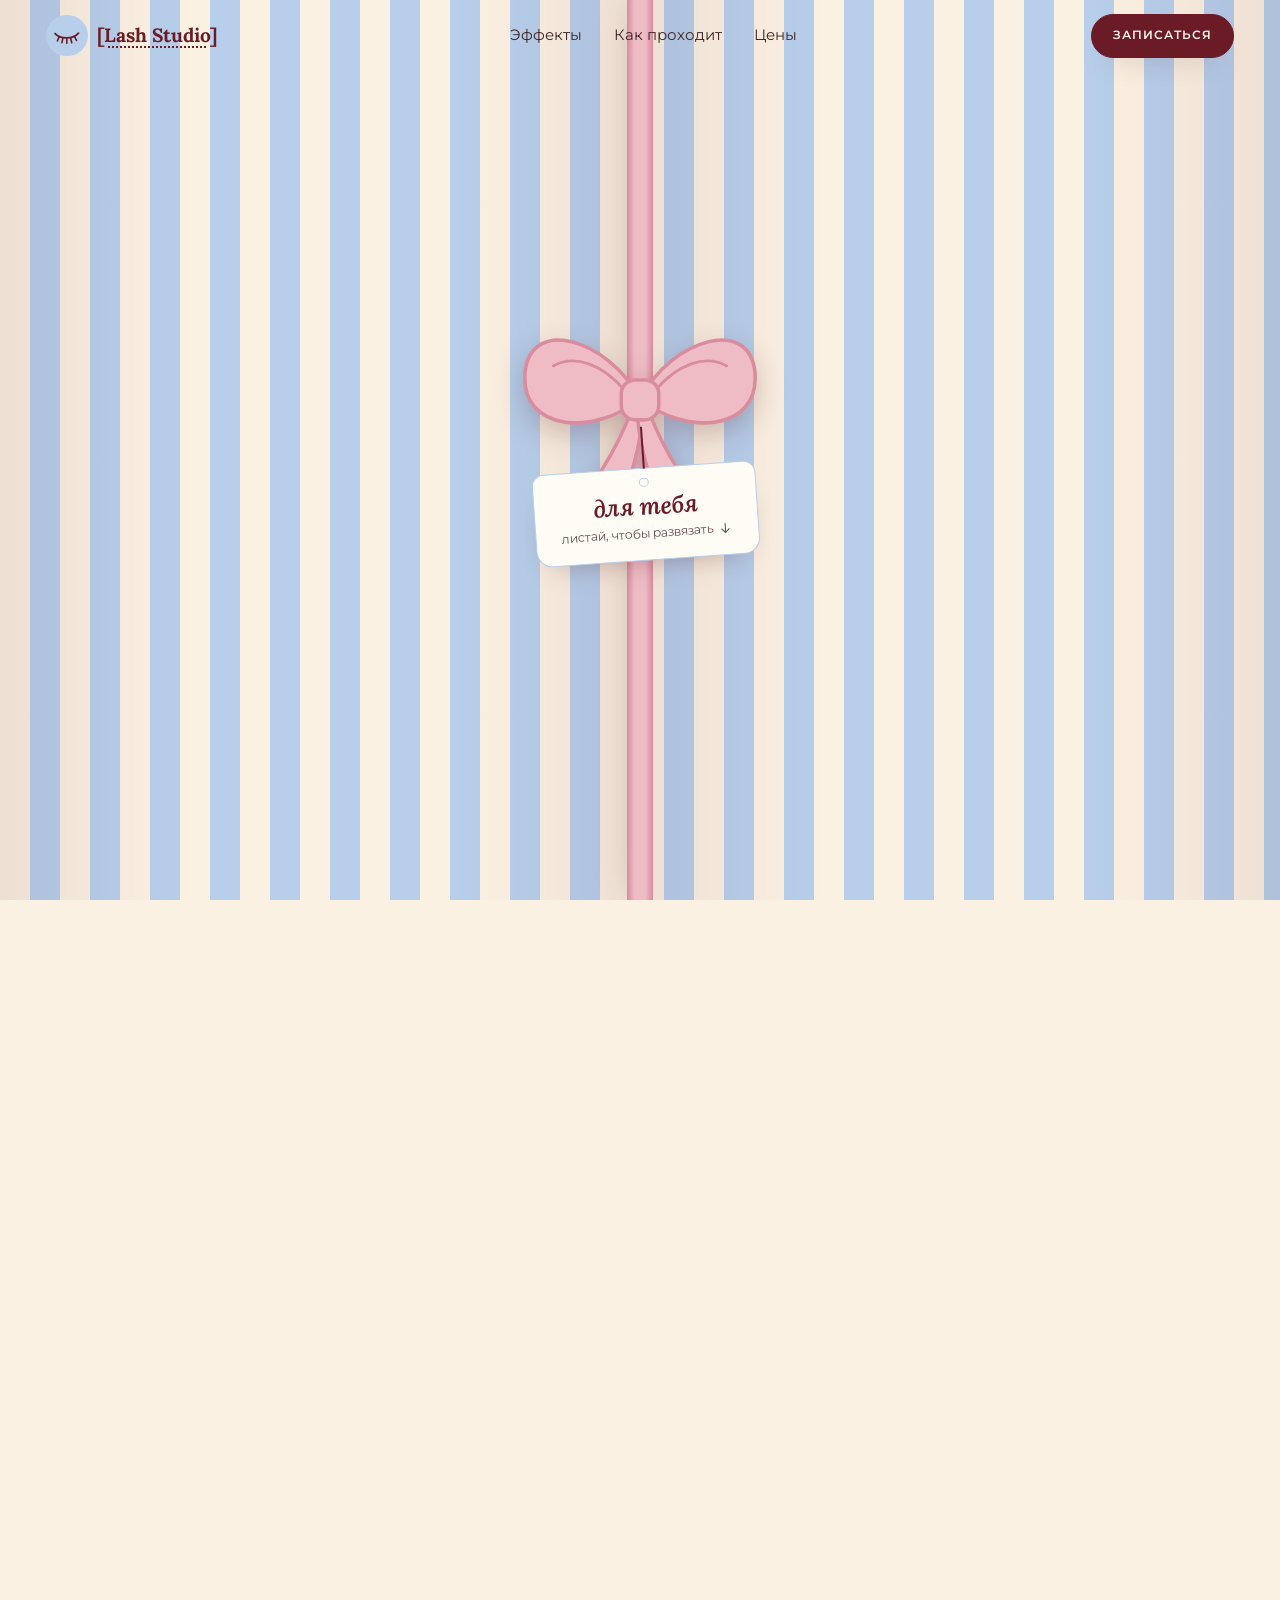
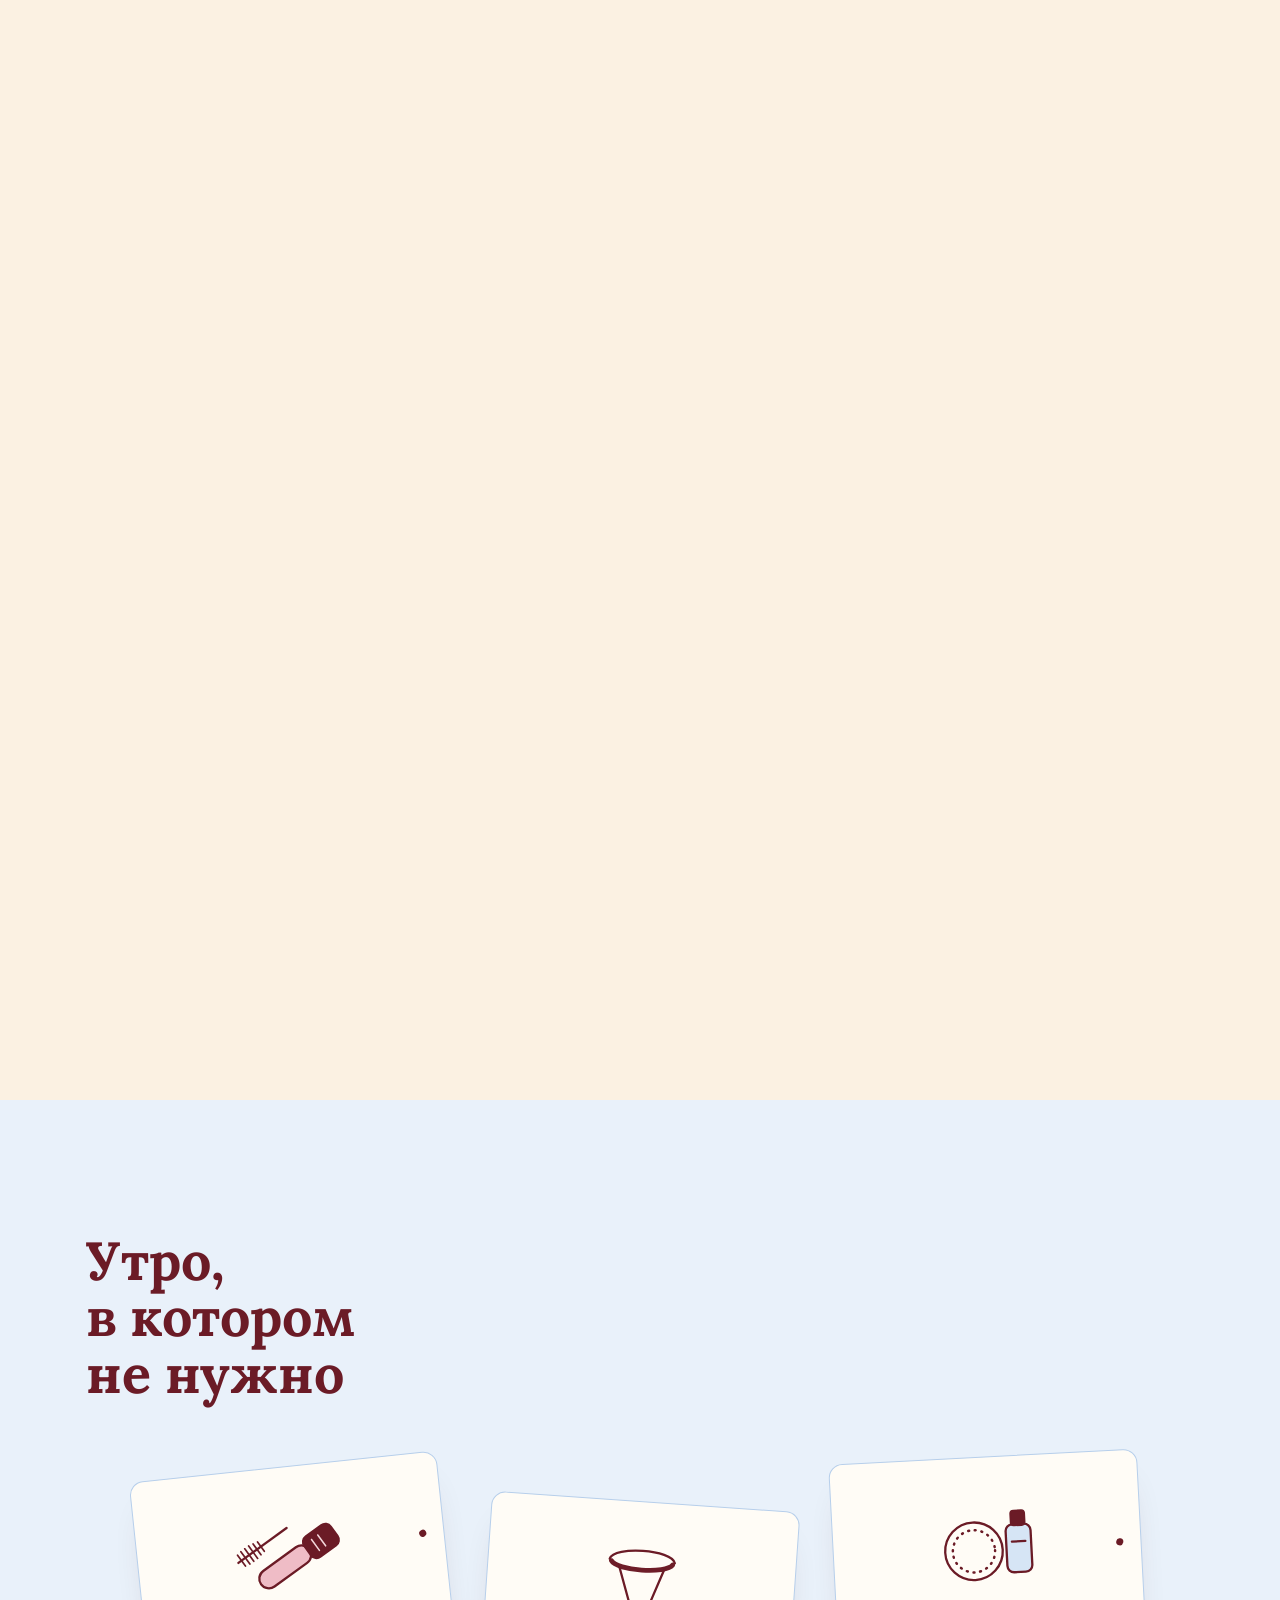
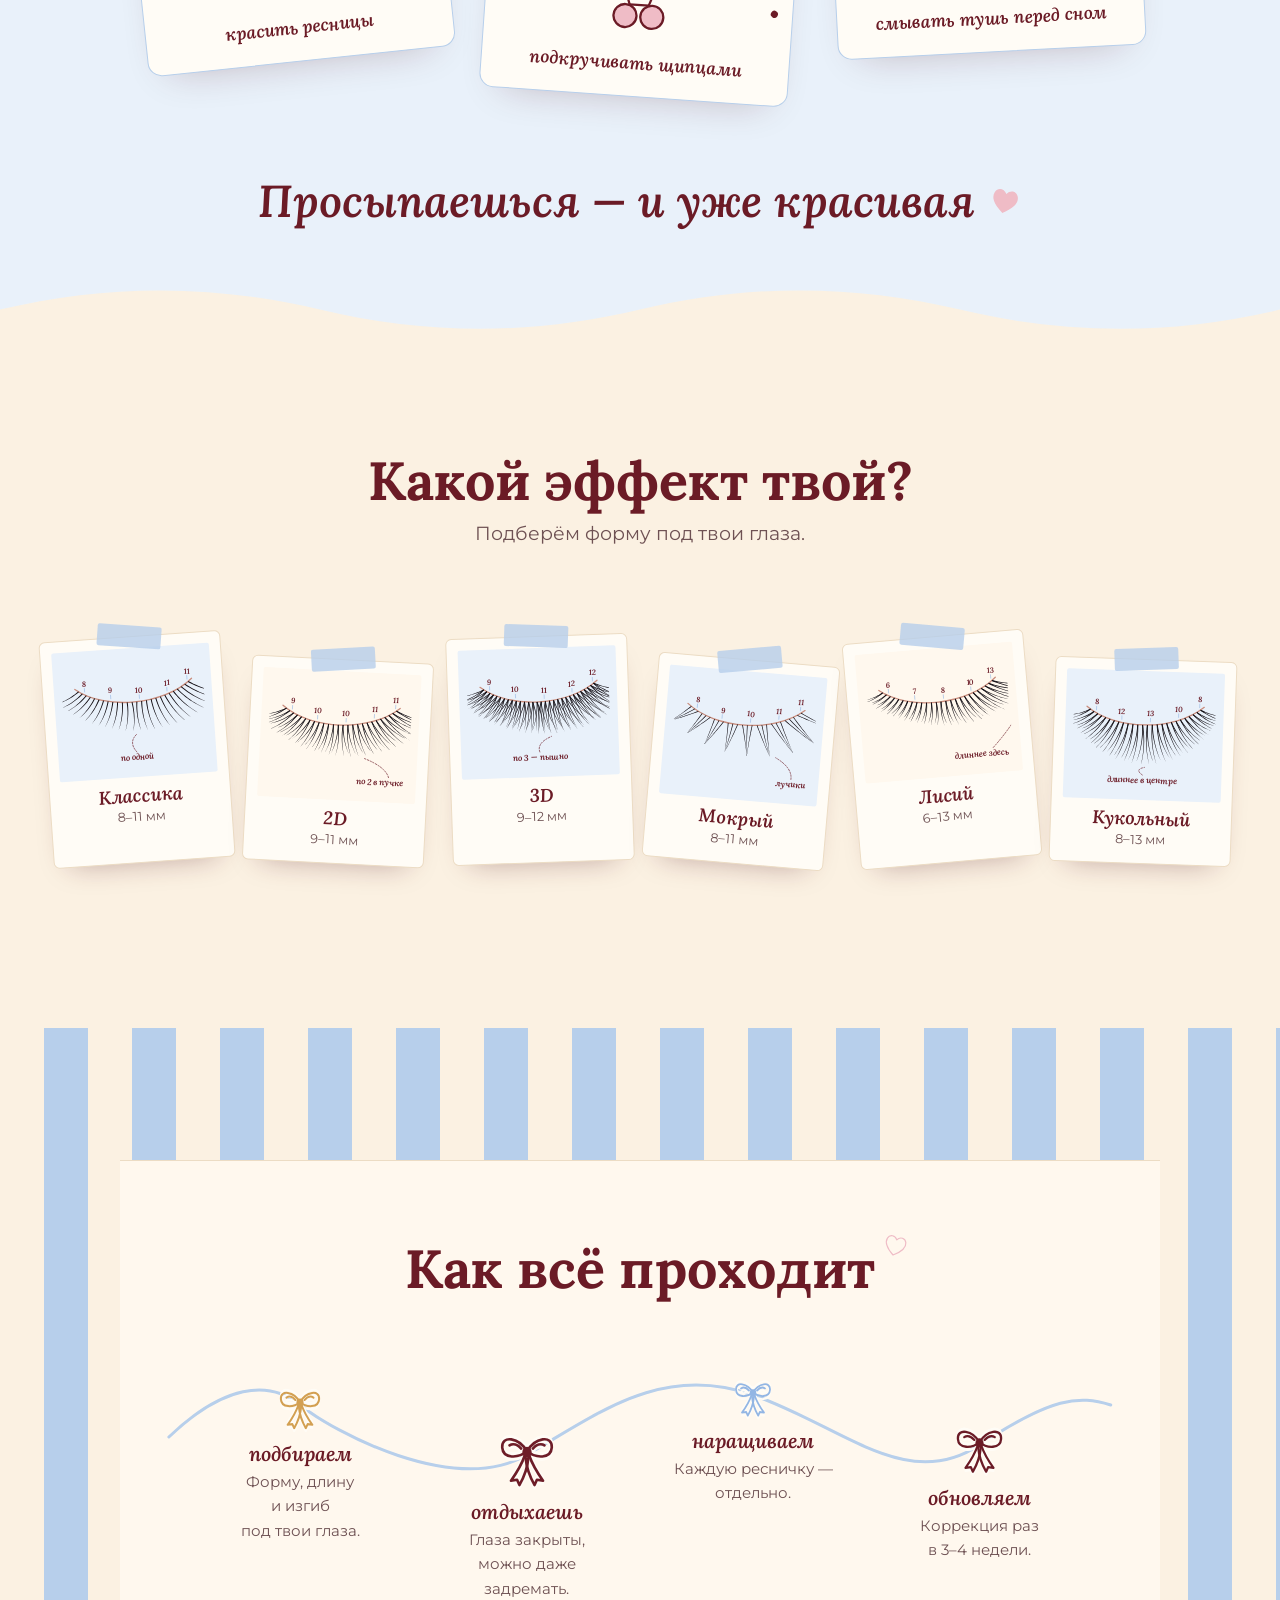
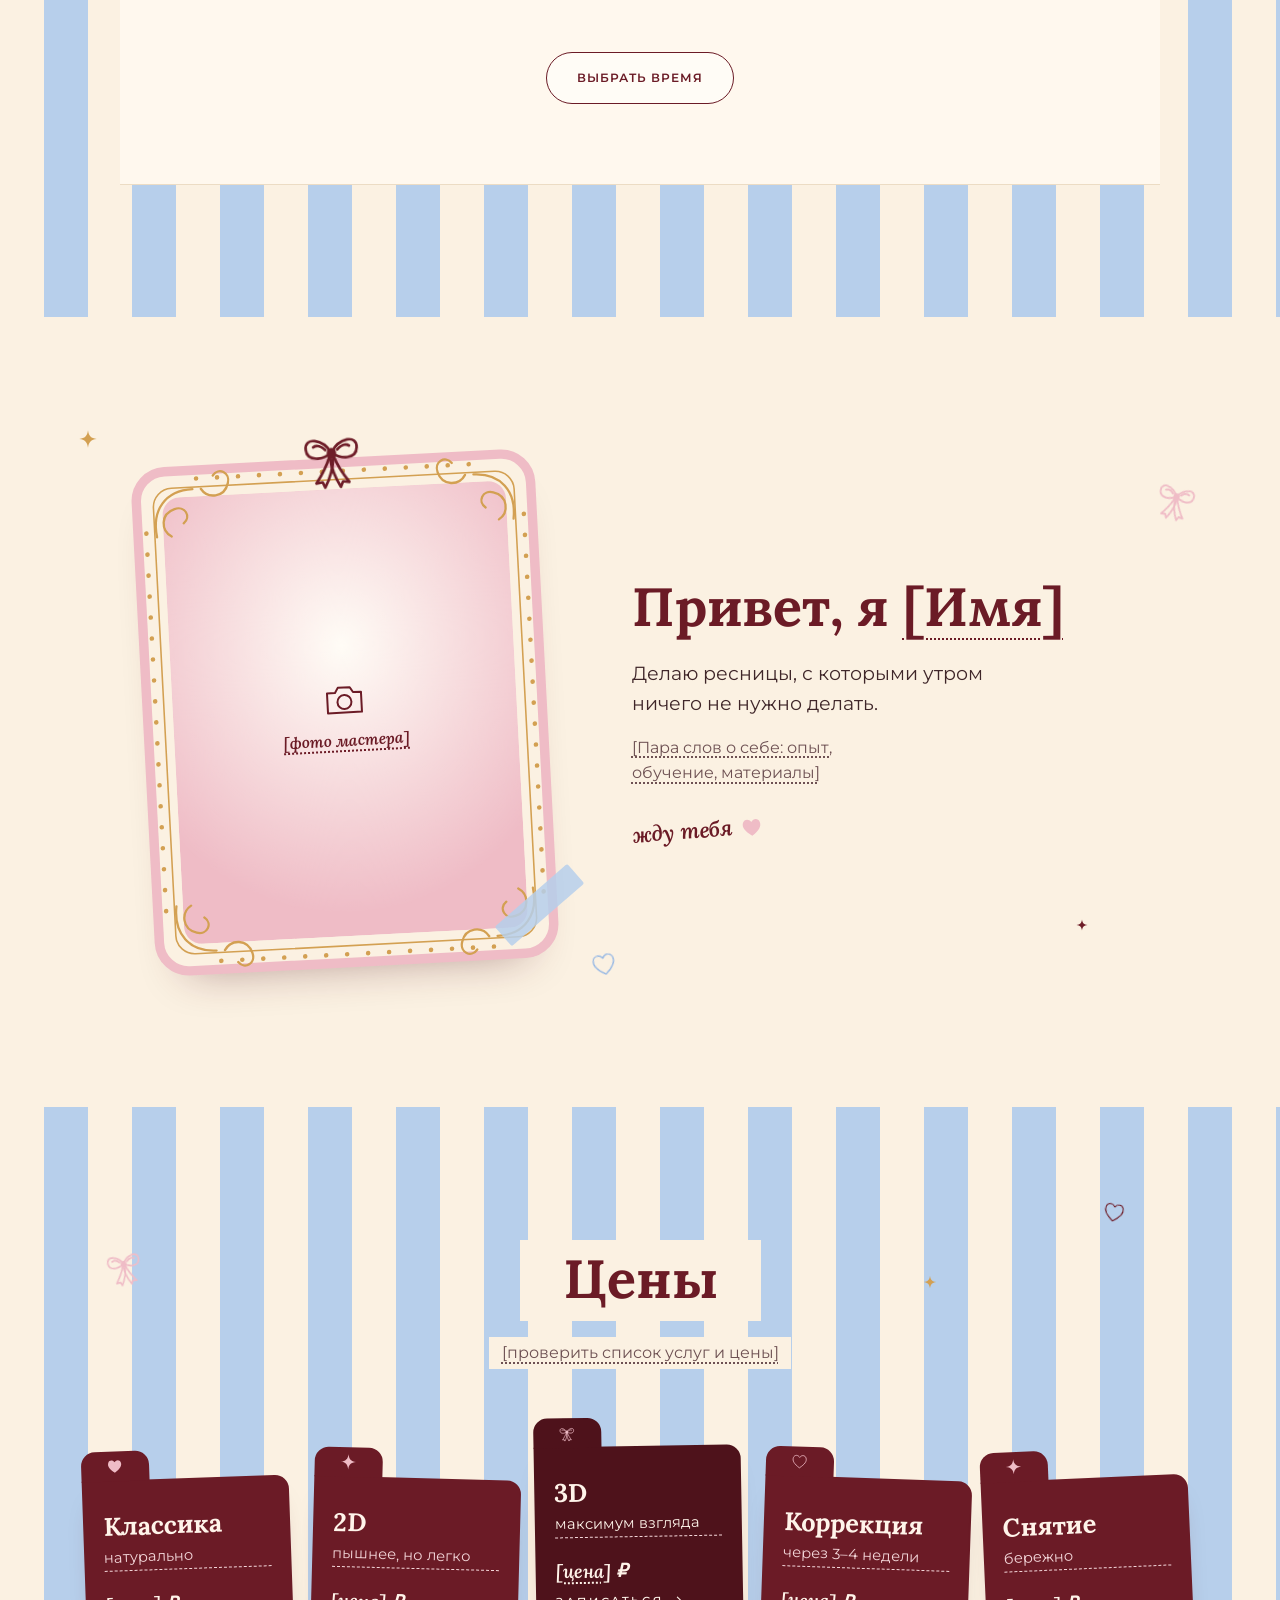
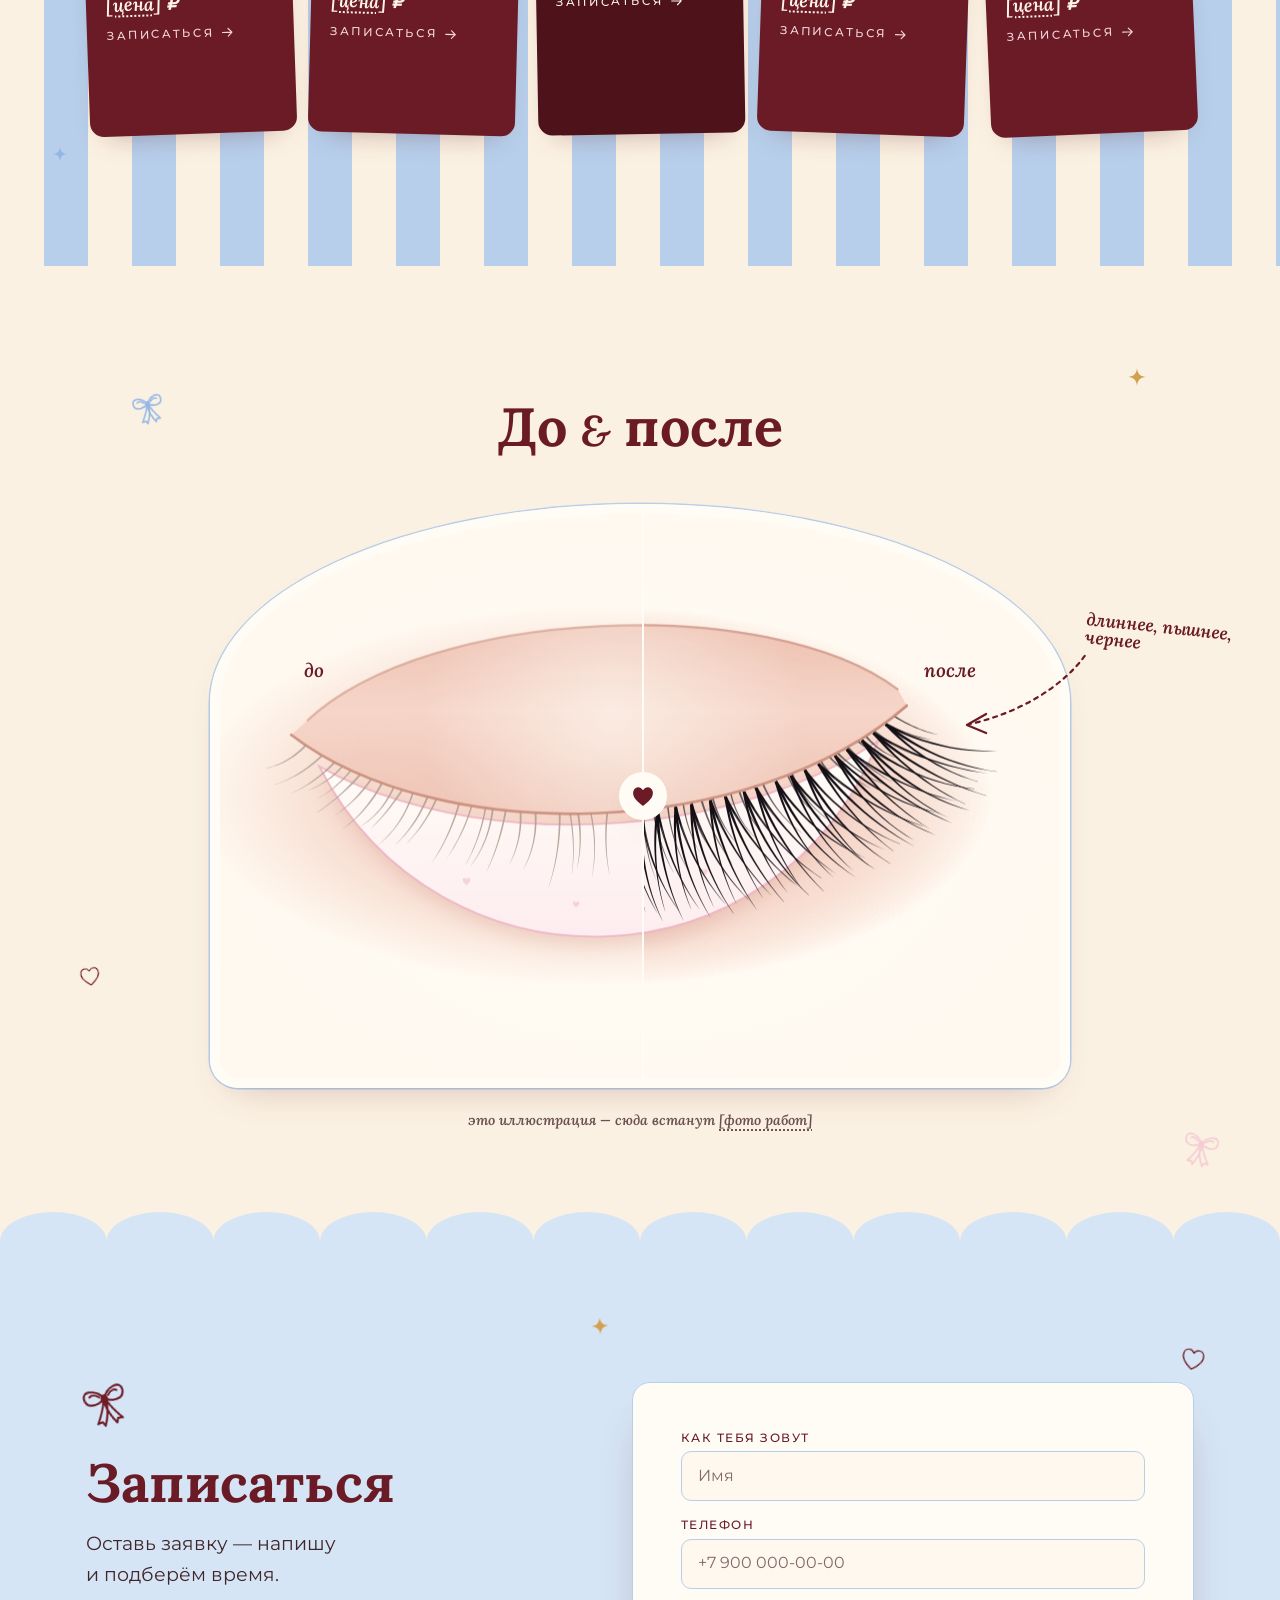
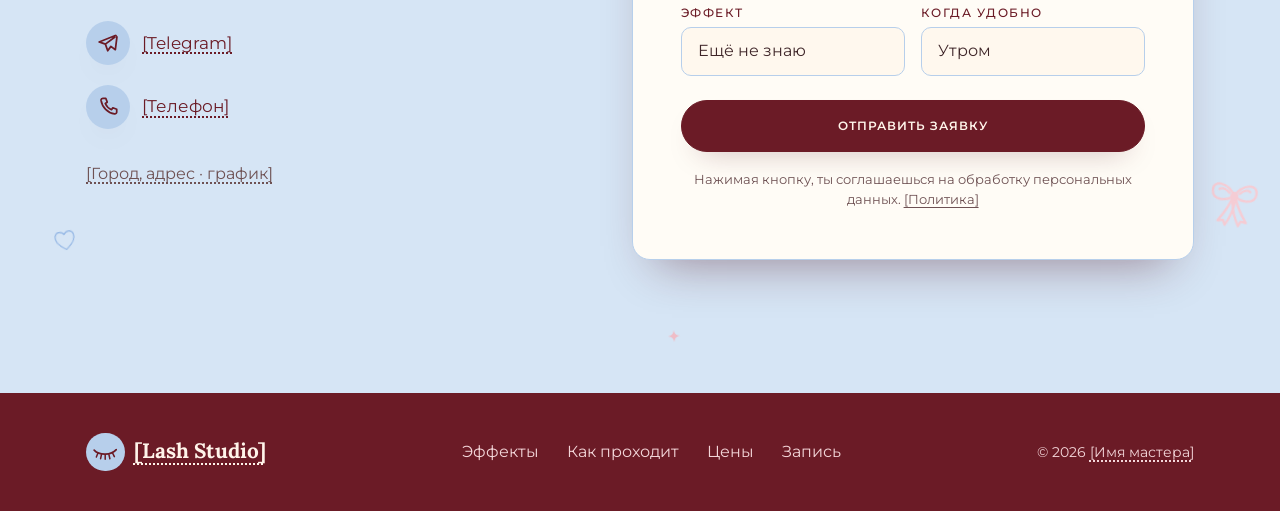
==== commit 6248a19c: "Replace hero with bow-and-curtain scroll reveal Scrolling unties a pink bow, drops the gift tag and " ====
--- a/index.html
+++ b/index.html
@@ -46,49 +46,65 @@
   </header>
 
   <main id="top">
-    <!-- 1. Hero: сборка ресниц по скроллу -->
+    <!-- 1. Hero: шторка с бантом -->
     <section class="hero" data-hero aria-labelledby="hero-title">
       <div class="hero__stage" data-stage>
-        <div class="hero__copy">
-          <h1 class="hero__title" id="hero-title">Красивые ресницы каждое утро <span class="hero__note">без туши</span></h1>
-          <div class="hero__actions">
-            <a class="btn btn--wine" href="#zapis">Записаться</a>
-            <a class="btn btn--line" href="https://t.me/" data-stub="telegram">
-              <svg class="btn__icon" aria-hidden="true"><use href="#i-plane"/></svg><span class="stub">[Telegram]</span>
-            </a>
-          </div>
-        </div>
-
-        <div class="hero__scene" data-scene>
-          <canvas class="hero__canvas" data-eye role="img" aria-label="Иллюстрация: на закрытом глазу по шагам наращиваются ресницы, становятся длиннее, пышнее и темнее"></canvas>
-          <!-- Готовое видео: раскомментируйте и положите файл (см. README).
-          <video class="hero__video" data-scrub src="assets/video/hero.mp4" muted playsinline preload="auto"></video> -->
-          <div class="callouts" data-callouts>
-            <p class="callout" data-callout="natural" data-side="left"><b>Свои ресницы</b><span>светлые и короткие</span></p>
-            <p class="callout" data-callout="isolation" data-side="left"><b>Изоляция</b><span>каждую ресничку отдельно</span></p>
-            <p class="callout" data-callout="length" data-side="right"><b>Длина <span data-mm>8</span>&nbsp;мм</b><span>под форму твоих глаз</span></p>
-            <p class="callout" data-callout="volume" data-side="right"><b>Объём 2D–3D</b><span>лёгкий веер из 2–3 ресничек</span></p>
-            <p class="callout" data-callout="color" data-side="left"><b>Глубокий чёрный</b><span>как после туши, только всегда</span></p>
-          </div>
-        </div>
-
-        <ol class="hero__steps" data-steps aria-hidden="true">
-          <li data-step="natural">свои</li>
-          <li data-step="isolation">изоляция</li>
-          <li data-step="length">длина</li>
-          <li data-step="volume">объём</li>
-          <li data-step="color">цвет</li>
-        </ol>
-
-        <p class="hero__hint" aria-hidden="true">листай — соберём ресницы <svg><use href="#i-arrow"/></svg></p>
-
-        <div class="decor" aria-hidden="true">
-          <svg class="deco deco--bow" style="--x:7%;--y:22%;--s:64px;--c:var(--sky);--r:-14deg;--sp:-120;--d:7s"><use href="#i-bow"/></svg>
-          <svg class="deco" style="--x:88%;--y:18%;--s:34px;--c:var(--rose);--r:12deg;--sp:-200;--d:6s"><use href="#i-heart"/></svg>
-          <svg class="deco" style="--x:91%;--y:62%;--s:52px;--c:var(--butter);--r:-8deg;--sp:-80;--d:8s"><use href="#i-bow"/></svg>
-          <svg class="deco" style="--x:13%;--y:70%;--s:26px;--c:var(--sky);--r:-10deg;--sp:-160;--d:5.5s"><use href="#i-heart"/></svg>
-          <svg class="deco" style="--x:80%;--y:40%;--s:18px;--c:var(--gold);--r:0deg;--sp:-60;--d:4.5s"><use href="#i-sparkle"/></svg>
-          <svg class="deco" style="--x:20%;--y:44%;--s:14px;--c:var(--rose-soft);--r:0deg;--sp:-90;--d:5s"><use href="#i-sparkle"/></svg>
+        <div class="hero__content">
+          <div class="hero__copy">
+            <h1 class="hero__title" id="hero-title">Красивые ресницы каждое утро <span class="hero__note">без туши</span></h1>
+            <p class="hero__lead">Приходишь, отдыхаешь — и&nbsp;просыпаешься уже красивой.</p>
+            <div class="hero__actions">
+              <a class="btn btn--wine" href="#zapis">Записаться</a>
+              <a class="btn btn--line" href="https://t.me/" data-stub="telegram">
+                <svg class="btn__icon" aria-hidden="true"><use href="#i-plane"/></svg><span class="stub">[Telegram]</span>
+              </a>
+            </div>
+          </div>
+          <figure class="hero-frame">
+            <div class="hero-frame__photo">
+              <canvas data-eye-static="1" role="img" aria-label="Иллюстрация: закрытый глаз с пышными тёмными нарощенными ресницами"></canvas>
+            </div>
+            <svg class="hero-frame__border" viewBox="0 0 480 400" aria-hidden="true">
+              <defs><path id="hf-corner" d="M30 78c-4-28 12-48 40-48M46 78c-11-6-11-24 4-28 11-3 17 9 9 15M78 30c6 11 24 11 28-4 3-11-9-17-15-9" fill="none" stroke="var(--gold)" stroke-width="2.4" stroke-linecap="round"/></defs>
+              <rect x="10" y="10" width="460" height="380" rx="30" fill="none" stroke="var(--rose-soft)" stroke-width="10"/>
+              <rect x="28" y="28" width="424" height="344" rx="18" fill="none" stroke="var(--gold)" stroke-width="1.6"/>
+              <g fill="var(--gold)"><circle cx="80" cy="20" r="2.4"/><circle cx="80" cy="380" r="2.4"/><circle cx="102" cy="20" r="2.4"/><circle cx="102" cy="380" r="2.4"/><circle cx="124" cy="20" r="2.4"/><circle cx="124" cy="380" r="2.4"/><circle cx="146" cy="20" r="2.4"/><circle cx="146" cy="380" r="2.4"/><circle cx="168" cy="20" r="2.4"/><circle cx="168" cy="380" r="2.4"/><circle cx="190" cy="20" r="2.4"/><circle cx="190" cy="380" r="2.4"/><circle cx="212" cy="20" r="2.4"/><circle cx="212" cy="380" r="2.4"/><circle cx="234" cy="20" r="2.4"/><circle cx="234" cy="380" r="2.4"/><circle cx="256" cy="20" r="2.4"/><circle cx="256" cy="380" r="2.4"/><circle cx="278" cy="20" r="2.4"/><circle cx="278" cy="380" r="2.4"/><circle cx="300" cy="20" r="2.4"/><circle cx="300" cy="380" r="2.4"/><circle cx="322" cy="20" r="2.4"/><circle cx="322" cy="380" r="2.4"/><circle cx="344" cy="20" r="2.4"/><circle cx="344" cy="380" r="2.4"/><circle cx="366" cy="20" r="2.4"/><circle cx="366" cy="380" r="2.4"/><circle cx="388" cy="20" r="2.4"/><circle cx="388" cy="380" r="2.4"/><circle cx="20" cy="70" r="2.4"/><circle cx="460" cy="70" r="2.4"/><circle cx="20" cy="92" r="2.4"/><circle cx="460" cy="92" r="2.4"/><circle cx="20" cy="114" r="2.4"/><circle cx="460" cy="114" r="2.4"/><circle cx="20" cy="136" r="2.4"/><circle cx="460" cy="136" r="2.4"/><circle cx="20" cy="158" r="2.4"/><circle cx="460" cy="158" r="2.4"/><circle cx="20" cy="180" r="2.4"/><circle cx="460" cy="180" r="2.4"/><circle cx="20" cy="202" r="2.4"/><circle cx="460" cy="202" r="2.4"/><circle cx="20" cy="224" r="2.4"/><circle cx="460" cy="224" r="2.4"/><circle cx="20" cy="246" r="2.4"/><circle cx="460" cy="246" r="2.4"/><circle cx="20" cy="268" r="2.4"/><circle cx="460" cy="268" r="2.4"/><circle cx="20" cy="290" r="2.4"/><circle cx="460" cy="290" r="2.4"/><circle cx="20" cy="312" r="2.4"/><circle cx="460" cy="312" r="2.4"/></g>
+              <use href="#hf-corner"/>
+              <use href="#hf-corner" transform="matrix(-1 0 0 1 480 0)"/>
+              <use href="#hf-corner" transform="matrix(1 0 0 -1 0 400)"/>
+              <use href="#hf-corner" transform="matrix(-1 0 0 -1 480 400)"/>
+            </svg>
+            <svg class="hero-frame__bow" aria-hidden="true"><use href="#i-bow"/></svg>
+            <figcaption class="hero-frame__cap">иллюстрация · <span class="stub">[фото работы]</span></figcaption>
+          </figure>
+        </div>
+
+        <div class="sparks decor" aria-hidden="true">
+          <svg class="spark" style="--x:56%;--y:18%;--s:22px;--c:var(--gold);--dx:-40px;--dy:-50px"><use href="#i-sparkle"/></svg>
+          <svg class="spark" style="--x:93%;--y:24%;--s:28px;--c:var(--rose-soft);--dx:50px;--dy:-40px"><use href="#i-heart-fill"/></svg>
+          <svg class="spark" style="--x:92%;--y:82%;--s:18px;--c:var(--sky);--dx:40px;--dy:40px"><use href="#i-sparkle"/></svg>
+          <svg class="spark" style="--x:54%;--y:84%;--s:24px;--c:var(--rose-soft);--dx:-50px;--dy:30px"><use href="#i-heart"/></svg>
+          <svg class="spark" style="--x:76%;--y:12%;--s:16px;--c:var(--gold);--dx:0px;--dy:-50px"><use href="#i-sparkle"/></svg>
+        </div>
+
+        <div class="curtain" aria-hidden="true">
+          <div class="curtain__half curtain__half--l"></div>
+          <div class="curtain__half curtain__half--r"></div>
+          <div class="curtain__ribbon"></div>
+          <div class="gift">
+            <svg class="gift__bow" viewBox="0 0 240 210">
+              <g class="gift__tail gift__tail--l"><path d="M112 104c-14 36-34 66-58 92l24-4 10 18c18-30 30-64 34-100Z"/></g>
+              <g class="gift__tail gift__tail--r"><path d="M128 104c14 36 34 66 58 92l-24-4-10 18c-18-30-30-64-34-100Z"/></g>
+              <g class="gift__loop gift__loop--l"><path d="M120 92C92 40 26 22 22 70c-4 50 60 54 98 22Z"/><path class="gift__fold" d="M46 64c18-10 42-2 62 22"/></g>
+              <g class="gift__loop gift__loop--r"><path d="M120 92c28-52 94-70 98-22 4 50-60 54-98 22Z"/><path class="gift__fold" d="M194 64c-18-10-42-2-62 22"/></g>
+              <g class="gift__knot"><rect x="104" y="76" width="32" height="34" rx="12"/></g>
+            </svg>
+            <div class="gift__tag">
+              <span class="gift__tag-hole"></span>
+              <span class="gift__tag-text">для тебя</span>
+              <span class="gift__tag-hint">листай, чтобы развязать <svg><use href="#i-arrow"/></svg></span>
+            </div>
+          </div>
         </div>
       </div>
     </section>
--- a/css/tokens.css
+++ b/css/tokens.css
@@ -72,6 +72,7 @@
   --rose: #6e1d28;
   --rose-deep: #5c1620;
   --rose-soft: #efbcc6;
+  --pink-deep: #d98c9e;
   --wine: #6b1b26;
   --wine-deep: #4e121b;
   --gold: #d3a052;
--- a/css/site.css
+++ b/css/site.css
@@ -180,222 +180,12 @@
   to { translate: 0 6px; rotate: 4deg; }
 }
 
-/* ---------- 1. Hero ---------- */
-
-.hero { position: relative; }
-html.js .hero { height: 440vh; }
-
-.hero__stage {
-  position: sticky;
-  top: 0;
-  height: 100vh;
-  height: 100svh;
-  min-height: 560px;
-  display: grid;
-  grid-template-rows: auto minmax(0, 1fr) auto;
-  grid-template-columns: minmax(0, 1fr);
-  justify-items: center;
-  padding: clamp(4.75rem, 3.5rem + 4vh, 6.5rem) var(--gutter) 1.25rem;
-  overflow: hidden;
-  background:
-    radial-gradient(60% 55% at 50% 62%, var(--paper) 0%, transparent 70%),
-    linear-gradient(180deg, var(--blush) 0%, var(--blush-light) 45%, var(--powder) 100%);
-}
-html:not(.js) .hero__stage { position: relative; }
-
-.hero__copy { position: relative; z-index: 3; text-align: center; }
-.hero__title {
-  font-family: var(--font-display);
-  font-size: clamp(2.7rem, 1.4rem + 3.6vw, 5.2rem);
-  line-height: 0.95;
-  letter-spacing: -0.01em;
-  color: var(--rose);
-  max-width: 11.5em;
-  margin-inline: auto;
-}
-.hero__note {
-  display: inline-block;
-  margin-left: 0.15em;
-  font-family: var(--font-hand);
-  font-weight: 600;
-  font-size: max(0.62em, 1.4rem);
-  color: var(--wine);
-  transform: rotate(-5deg) translateY(-0.08em);
-  position: relative;
-}
-.hero__note::after {
-  content: "";
-  position: absolute;
-  left: -4%;
-  right: -4%;
-  bottom: 0.02em;
-  height: 0.28em;
-  background: var(--butter);
-  opacity: 0.75;
-  z-index: -1;
-  border-radius: 40% 60% 50% 50%;
-  transform: rotate(2deg);
-}
-.hero__actions {
-  display: flex;
-  flex-wrap: wrap;
-  justify-content: center;
-  gap: var(--s-3);
-  margin-top: clamp(1rem, 0.6rem + 1.4vh, 1.75rem);
-}
-
-.hero__scene {
-  position: relative;
-  z-index: 2;
-  width: 100%;
-  max-width: 1180px;
-  height: 100%;
-  min-height: 0;
-}
-.hero__canvas,
-.hero__video {
-  position: absolute;
-  inset: 0;
-  width: 100%;
-  height: 100%;
-}
-.hero__video { object-fit: contain; }
-
-.callouts { position: absolute; inset: 0; pointer-events: none; }
-.callout {
-  position: absolute;
-  left: 0;
-  top: 0;
-  display: grid;
-  gap: 0.1rem;
-  width: max-content;
-  max-width: 15.5rem;
-  padding: 0.7rem 1rem 0.75rem;
-  background: var(--paper);
-  border-radius: var(--radius-m);
-  box-shadow: var(--shadow-soft);
-  opacity: 0;
-  font-size: var(--fs-small);
-  line-height: 1.35;
-  color: var(--ink-soft);
-  transition: scale 0.5s var(--ease-out);
-  scale: 0.92;
-}
-.callout.is-on { scale: 1; }
-.callout b {
-  font: italic 600 var(--fs-hand) / 1.15 var(--font-hand);
-  color: var(--wine);
-}
-.callout::before {
-  content: "";
-  position: absolute;
-  top: -9px;
-  right: 14px;
-  width: 24px;
-  height: 14px;
-  background: var(--stripe-pink);
-  opacity: 0.85;
-  transform: rotate(8deg);
-  border-radius: 2px;
-}
-.callout[data-side="right"]::before { right: auto; left: 14px; transform: rotate(-8deg); background: var(--stripe-blue); }
-
-.hero__steps {
-  position: relative;
-  z-index: 3;
-  display: flex;
-  justify-content: center;
-  gap: clamp(1rem, 2.5vw, 2.5rem);
-  padding-top: 1rem;
-  font: italic 600 0.84rem / 1 var(--font-hand);
-  color: var(--ink-soft);
-}
-.hero__steps::before,
-.hero__steps::after {
-  content: "";
-  position: absolute;
-  left: 0;
-  right: 0;
-  top: 0;
-  height: 2px;
-  border-radius: 2px;
-  background: var(--stripe-pink);
-}
-.hero__steps::after {
-  background: var(--rose);
-  transform-origin: left;
-  transform: scaleX(var(--p, 0));
-}
-.hero__steps li { position: relative; transition: color 0.3s; }
-.hero__steps li::before {
-  content: "";
-  position: absolute;
-  left: 50%;
-  top: -1.33rem;
-  width: 0.6rem;
-  height: 0.6rem;
-  margin-left: -0.3rem;
-  border-radius: 50%;
-  background: var(--paper);
-  border: 2px solid var(--stripe-pink);
-  transition: background-color 0.3s, border-color 0.3s, box-shadow 0.3s;
-}
-.hero__steps li.is-done::before { background: var(--rose); border-color: var(--rose); }
-.hero__steps li.is-active { color: var(--wine); }
-.hero__steps li.is-active::before { background: var(--rose); border-color: var(--rose); box-shadow: 0 0 0 4px var(--blush-light); }
-
-.hero__hint {
-  position: absolute;
-  right: var(--gutter);
-  bottom: 1.4rem;
-  z-index: 3;
-  display: inline-flex;
-  align-items: center;
-  gap: 0.4rem;
-  font: italic 600 0.88rem / 1 var(--font-hand);
-  color: var(--ink-soft);
-  transition: opacity 0.4s;
-}
-.hero__hint svg { width: 1.1rem; height: 1.1rem; animation: nudge 1.6s ease-in-out infinite; }
-.hero.is-moving .hero__hint { opacity: 0; }
-@keyframes nudge { 50% { translate: 0 5px; } }
-
-/* Без JS: статичный финальный кадр вместо холста. */
-html:not(.js) .hero__scene { background: url("../assets/img/eye-after.png") center / contain no-repeat; }
+/* ---------- 1. Hero: шторка с бантом — см. блок в конце файла ---------- */
+
 html:not(.js) .compare { background: url("../assets/img/eye-after.png") center / 92% auto no-repeat, var(--paper); }
 html:not(.js) .compare__handle,
 html:not(.js) .compare__range,
-html:not(.js) .compare__tag--before,
-html:not(.js) .callouts,
-html:not(.js) .hero__hint { display: none; }
-
-@media (max-width: 760px) {
-  .hero__stage { padding-top: 5rem; }
-  .hero__title { font-size: clamp(2.6rem, 11.5vw, 3.4rem); }
-  .hero__actions .btn { min-height: 3rem; padding-inline: 1.3rem; }
-  .hero__scene { width: calc(100% + 2 * var(--gutter)); margin-inline: calc(-1 * var(--gutter)); max-width: none; }
-  .hero .deco:nth-child(-n+2) { display: none; }
-  .hero .deco { --s: 26px !important; }
-  .callouts {
-    inset: auto 0 0.25rem 0;
-    height: 4.6rem;
-    display: grid;
-    place-items: center;
-  }
-  .callout {
-    position: absolute;
-    left: 50%;
-    top: auto;
-    bottom: 0;
-    translate: -50% 0;
-    transform: none !important;
-    text-align: center;
-    max-width: calc(100vw - 2rem);
-  }
-  .callout::before { right: auto; left: 50%; margin-left: -12px; }
-  .hero__steps { gap: 0.9rem; font-size: 1.05rem; }
-  .hero__hint { display: none; }
-}
+html:not(.js) .compare__tag--before { display: none; }
 
 /* ---------- 2. Без туши ---------- */
 
@@ -1228,38 +1018,6 @@
    Стиль «кремовый лист на голубых полосах» (референс 2)
    ========================================================= */
 
-.stripes-blue,
-.hero__stage {
-  background: repeating-linear-gradient(90deg, var(--blush) 0 44px, var(--stripe-blue) 44px 88px);
-}
-.hero__stage::before {
-  content: "";
-  position: absolute;
-  inset: 0 clamp(1rem, 7vw, 8rem);
-  background:
-    radial-gradient(55% 50% at 50% 64%, var(--paper) 0%, transparent 75%),
-    var(--blush);
-  box-shadow: 0 0 0 1px var(--stripe-pink);
-}
-.hero__title {
-  font-weight: 700;
-  font-size: clamp(2.4rem, 1.3rem + 3vw, 4.4rem);
-  line-height: 1.02;
-  letter-spacing: -0.015em;
-  color: var(--wine);
-  max-width: 12.5em;
-}
-.hero__note {
-  margin-left: 0.2em;
-  padding: 0.12em 0.55em 0.2em;
-  font: italic 600 max(0.5em, 1.2rem) / 1 var(--font-display);
-  color: var(--on-wine);
-  background: var(--wine);
-  border-radius: var(--radius-pill);
-  transform: rotate(-3deg) translateY(-0.12em);
-}
-.hero__note::after { display: none; }
-
 .nav__mark {
   width: 2.6rem;
   height: 2.6rem;
@@ -1274,19 +1032,6 @@
 .btn { letter-spacing: 0.08em; font-weight: 600; }
 .btn--rose { --btn-bg: var(--paper); --btn-fg: var(--wine); border-color: var(--wine); box-shadow: none; }
 .btn--rose:hover { background: var(--stripe-blue); }
-
-.callout { border: 1.5px solid var(--stripe-blue); border-radius: 12px; }
-.callout::before,
-.callout[data-side="right"]::before { display: none; }
-.callout b { color: var(--wine); font-style: normal; font-family: var(--font-display); font-weight: 700; font-size: 1.05rem; }
-
-.hero__steps { font: italic 600 0.95rem / 1 var(--font-display); }
-.hero__steps::before { background: var(--stripe-blue); }
-.hero__steps::after { background: var(--wine); }
-.hero__steps li::before { border-color: var(--stripe-blue); }
-.hero__steps li.is-done::before,
-.hero__steps li.is-active::before { background: var(--wine); border-color: var(--wine); }
-.hero__hint { font: italic 600 0.95rem / 1 var(--font-display); right: calc(clamp(1rem, 7vw, 8rem) + 1.25rem); }
 
 /* Привычки: голубые карточки с обводкой */
 .habits { background: var(--powder-light); }
@@ -1373,6 +1118,272 @@
 /* Стыки секций */
 .edge--wave path { fill: var(--blush); }
 
-@media (max-width: 760px) {
-  .hero__stage::before { inset: 0 0.6rem; }
-}
+
+/* =========================================================
+   1. Hero: шторка с бантом
+   ========================================================= */
+
+.hero { position: relative; }
+html.js .hero { height: 300vh; }
+
+.hero__stage {
+  --u: 0; /* бант развязывается */
+  --c: 0; /* шторка разъезжается */
+  --v: 1; /* содержимое проявляется */
+  position: sticky;
+  top: 0;
+  height: 100vh;
+  height: 100svh;
+  min-height: 600px;
+  overflow: hidden;
+  background:
+    radial-gradient(50% 60% at 70% 55%, var(--paper), transparent 70%),
+    var(--blush);
+}
+html:not(.js) .hero__stage { position: relative; }
+
+.hero__content {
+  position: relative;
+  z-index: 1;
+  display: grid;
+  grid-template-columns: minmax(0, 6fr) minmax(0, 6fr);
+  align-items: center;
+  gap: clamp(1.5rem, 4vw, 4rem);
+  height: 100%;
+  max-width: var(--max);
+  margin-inline: auto;
+  padding: clamp(5rem, 4rem + 3vh, 7rem) var(--gutter) 2.5rem;
+}
+.hero__title {
+  font: 700 clamp(2.3rem, 1.2rem + 2.6vw, 3.7rem) / 1.05 var(--font-display);
+  letter-spacing: -0.015em;
+  color: var(--wine);
+}
+.hero__note {
+  display: inline-block;
+  margin-left: 0.15em;
+  padding: 0.12em 0.55em 0.2em;
+  font: italic 600 max(0.48em, 1.15rem) / 1 var(--font-display);
+  color: var(--on-wine);
+  background: var(--wine);
+  border-radius: var(--radius-pill);
+  transform: rotate(-3deg) translateY(-0.12em);
+}
+.hero__lead {
+  margin-top: var(--s-4);
+  max-width: 30ch;
+  font-size: var(--fs-lead);
+  color: var(--ink-soft);
+}
+.hero__actions {
+  display: flex;
+  flex-wrap: wrap;
+  gap: var(--s-3);
+  margin-top: var(--s-5);
+}
+
+.hero-frame {
+  position: relative;
+  margin: 0;
+  width: 100%;
+  max-width: 640px;
+  aspect-ratio: 6 / 5;
+  justify-self: center;
+}
+.hero-frame__photo {
+  position: absolute;
+  inset: 8.5% 7.5%;
+  border-radius: 14px;
+  overflow: hidden;
+  background: radial-gradient(70% 70% at 50% 55%, var(--paper), var(--blush-light));
+}
+.hero-frame__photo canvas { width: 100%; height: 100%; }
+html:not(.js) .hero-frame__photo { background: url("../assets/img/eye-after.png") center / 96% auto no-repeat, var(--paper); }
+.hero-frame__border { position: absolute; inset: 0; width: 100%; height: 100%; filter: drop-shadow(0 22px 26px rgb(78 18 27 / 0.18)); }
+.hero-frame__bow {
+  position: absolute;
+  top: -1.8rem;
+  left: 50%;
+  width: 4.4rem;
+  height: 4.4rem;
+  margin-left: -2.2rem;
+  color: var(--wine);
+}
+.hero-frame__cap {
+  position: absolute;
+  right: 6%;
+  bottom: -2rem;
+  font: italic 600 0.9rem / 1 var(--font-display);
+  color: var(--ink-soft);
+}
+
+/* Проявление содержимого за шторкой */
+html.js .hero__copy > *,
+html.js .hero-frame {
+  opacity: var(--v);
+  translate: 0 calc((1 - var(--v)) * 28px);
+}
+html.js .hero-frame { rotate: calc(-6deg + var(--v) * 4deg); scale: calc(0.9 + var(--v) * 0.1); }
+html.js .hero__copy > :nth-child(2) { opacity: clamp(0, var(--v) * 1.4 - 0.25, 1); }
+html.js .hero__copy > :nth-child(3) { opacity: clamp(0, var(--v) * 1.6 - 0.5, 1); }
+
+/* Искры, когда шторка распахнулась */
+.spark {
+  position: absolute;
+  left: var(--x);
+  top: var(--y);
+  width: var(--s);
+  height: var(--s);
+  color: var(--c);
+  opacity: 0;
+}
+html.js .spark {
+  opacity: clamp(0, (var(--c) - 0.35) * 3, 1);
+  translate: calc(var(--dx) * var(--c)) calc(var(--dy) * var(--c));
+  scale: calc(0.4 + var(--c) * 0.6);
+}
+html:not(.js) .spark { opacity: 1; }
+
+/* Шторка */
+.curtain { position: absolute; inset: 0; z-index: 4; pointer-events: none; }
+html:not(.js) .curtain { display: none; }
+.curtain__half {
+  position: absolute;
+  top: 0;
+  bottom: 0;
+  width: 50.5%;
+  background: repeating-linear-gradient(90deg, var(--blush) 0 30px, var(--stripe-blue) 30px 60px);
+  box-shadow: 0 0 40px -10px rgb(78 18 27 / 0.35);
+  will-change: transform;
+}
+.curtain__half::after {
+  content: "";
+  position: absolute;
+  inset: 0;
+  background: linear-gradient(90deg, rgb(78 18 27 / 0.08), transparent 30%, transparent 70%, rgb(78 18 27 / 0.08));
+}
+.curtain__half--l {
+  left: 0;
+  transform-origin: left center;
+  transform: translateX(calc(var(--c) * -100%)) scaleX(calc(1 - var(--c) * 0.25));
+}
+.curtain__half--r {
+  right: 0;
+  transform-origin: right center;
+  transform: translateX(calc(var(--c) * 100%)) scaleX(calc(1 - var(--c) * 0.25));
+}
+.curtain__ribbon {
+  position: absolute;
+  top: 0;
+  bottom: 0;
+  left: 50%;
+  width: 26px;
+  margin-left: -13px;
+  background: linear-gradient(90deg, var(--pink-deep), var(--rose-soft) 30%, var(--rose-soft) 70%, var(--pink-deep));
+  transform-origin: bottom;
+  transform: translateY(calc(clamp(0, (var(--u) - 0.55) * 2.2, 1) * 105%));
+}
+
+.gift {
+  position: absolute;
+  left: 50%;
+  top: 46%;
+  width: clamp(200px, 22vw, 300px);
+  translate: -50% -50%;
+}
+.gift__bow { width: 100%; overflow: visible; filter: drop-shadow(0 10px 14px rgb(78 18 27 / 0.22)); }
+.gift__bow path,
+.gift__bow rect { fill: var(--rose-soft); stroke: var(--pink-deep); stroke-width: 3; stroke-linejoin: round; }
+.gift__bow .gift__fold { fill: none; stroke-width: 2.4; stroke-linecap: round; }
+.gift__bow g { transform-box: view-box; }
+.gift__loop--l {
+  transform-origin: 120px 92px;
+  transform: translate(calc(var(--u) * -70px), calc(var(--u) * 50px)) rotate(calc(var(--u) * -70deg)) scale(calc(1 - var(--u) * 0.5));
+  opacity: calc(1 - var(--u) * 1.1);
+}
+.gift__loop--r {
+  transform-origin: 120px 92px;
+  transform: translate(calc(var(--u) * 70px), calc(var(--u) * 50px)) rotate(calc(var(--u) * 70deg)) scale(calc(1 - var(--u) * 0.5));
+  opacity: calc(1 - var(--u) * 1.1);
+}
+.gift__tail--l {
+  transform-origin: 120px 100px;
+  transform: translate(calc(var(--u) * -30px), calc(var(--u) * 220px)) rotate(calc(var(--u) * 40deg));
+  opacity: calc(1 - var(--u));
+}
+.gift__tail--r {
+  transform-origin: 120px 100px;
+  transform: translate(calc(var(--u) * 30px), calc(var(--u) * 240px)) rotate(calc(var(--u) * -45deg));
+  opacity: calc(1 - var(--u));
+}
+.gift__knot {
+  transform-origin: 120px 93px;
+  transform: scale(calc(1 - var(--u) * 0.9));
+  opacity: calc(1 - var(--u) * 1.3);
+}
+
+.gift__tag {
+  position: absolute;
+  left: 50%;
+  top: 72%;
+  display: grid;
+  justify-items: center;
+  gap: 0.35rem;
+  width: 14rem;
+  margin-left: -7rem;
+  padding: 1.6rem 1rem 1rem;
+  background: var(--paper);
+  border: 1.5px solid var(--stripe-blue);
+  border-radius: 12px 12px 16px 16px;
+  box-shadow: var(--shadow-card);
+  transform-origin: 50% -40%;
+  transform: translateY(calc(var(--u) * 340px)) rotate(calc(-4deg + var(--u) * 28deg));
+  opacity: calc(1 - var(--u) * 1.2);
+  animation: tag-sway 3.2s ease-in-out infinite alternate;
+}
+.gift__tag::before {
+  content: "";
+  position: absolute;
+  bottom: 100%;
+  left: 50%;
+  width: 1.5px;
+  height: 2.6rem;
+  background: var(--wine);
+}
+.gift__tag-hole {
+  position: absolute;
+  top: 0.55rem;
+  left: 50%;
+  width: 0.6rem;
+  height: 0.6rem;
+  margin-left: -0.3rem;
+  border-radius: 50%;
+  border: 1.5px solid var(--stripe-blue);
+}
+.gift__tag-text { font: italic 700 1.5rem / 1 var(--font-display); color: var(--wine); }
+.gift__tag-hint {
+  white-space: nowrap;
+  display: inline-flex;
+  align-items: center;
+  gap: 0.3rem;
+  font-size: 0.78rem;
+  color: var(--ink-soft);
+}
+.gift__tag-hint svg { width: 0.9rem; height: 0.9rem; animation: nudge 1.6s ease-in-out infinite; }
+@keyframes tag-sway { from { rotate: -2deg; } to { rotate: 2deg; } }
+@keyframes nudge { 50% { translate: 0 4px; } }
+
+@media (max-width: 860px) {
+  .hero__content {
+    grid-template-columns: 1fr;
+    align-content: center;
+    gap: 2.5rem;
+    padding-top: 5.5rem;
+    text-align: center;
+  }
+  .hero__lead { margin-inline: auto; }
+  .hero__actions { justify-content: center; }
+  .hero-frame { max-width: min(92vw, 460px); order: -1; }
+  .hero__title { font-size: clamp(2.1rem, 9vw, 3rem); }
+  .gift { width: 190px; }
+}
